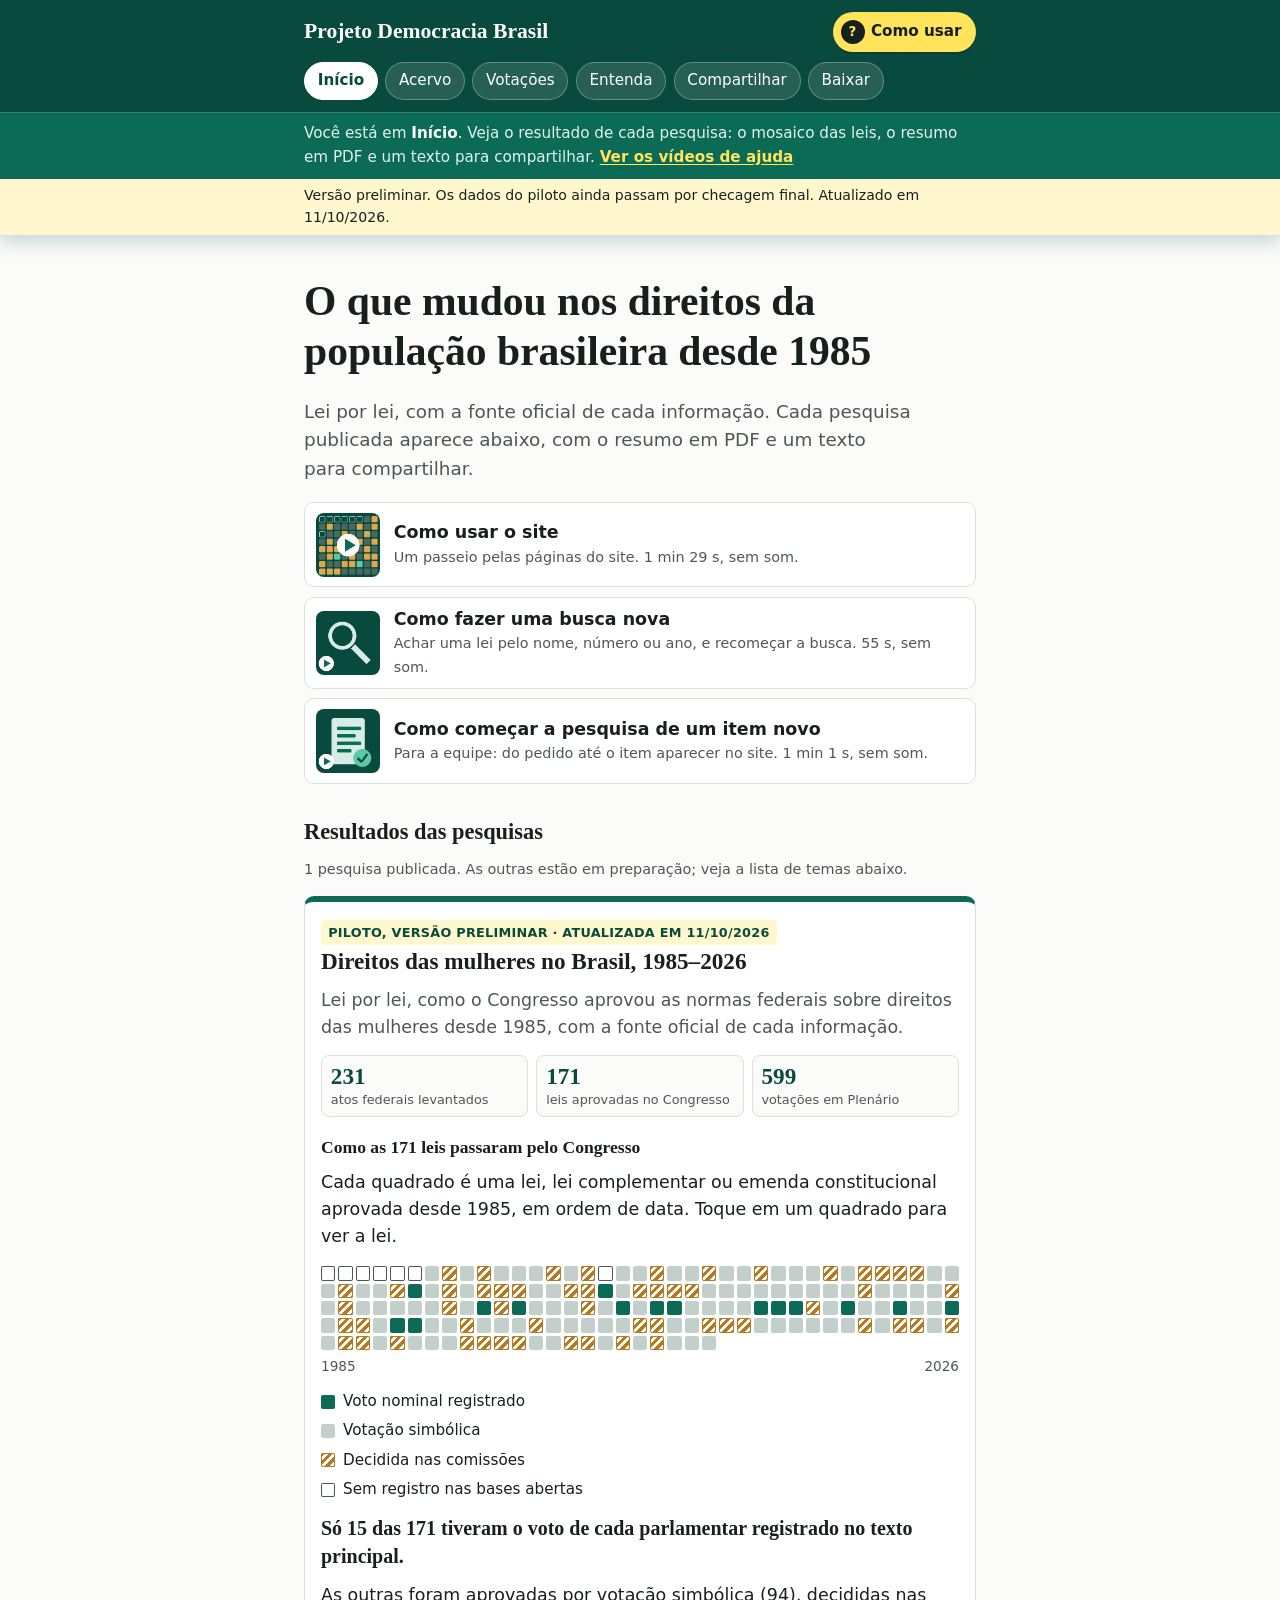
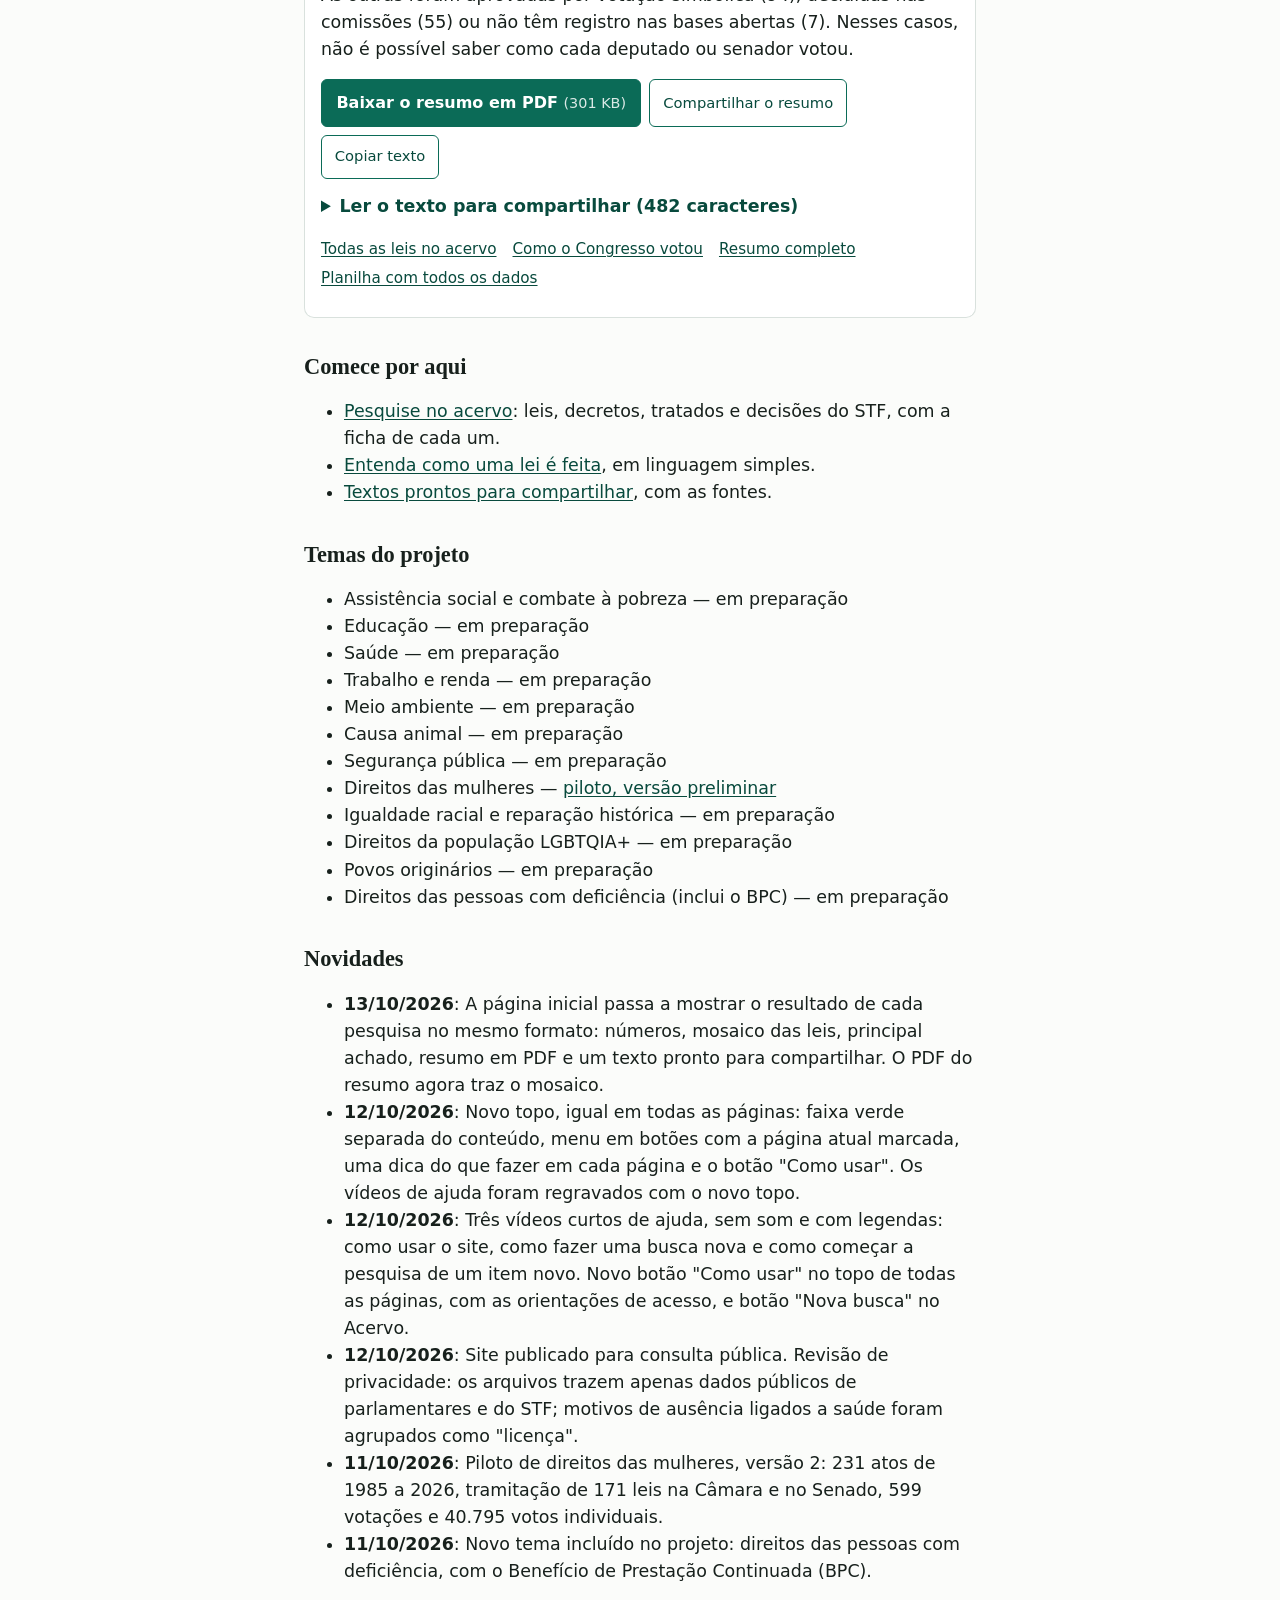
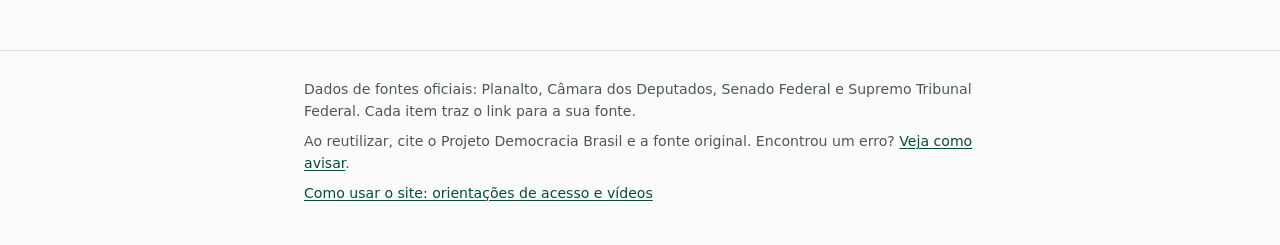
==== index.html @ fb4f6e4e "Página inicial com o resultado de cada pesquisa Cadastro de pesquisas (dados/pesquisas.json). Cada p" ====
<!doctype html>
<html lang="pt-BR">
<head>
<meta charset="utf-8">
<meta name="viewport" content="width=device-width,initial-scale=1">
<title>Projeto Democracia Brasil</title>
<meta name="description" content="Levantamento verificável das políticas públicas no Brasil desde 1985, com fontes oficiais.">
<meta property="og:title" content="Projeto Democracia Brasil">
<meta property="og:description" content="Levantamento verificável das políticas públicas no Brasil desde 1985, com fontes oficiais.">
<meta name="theme-color" content="#084a3d">
<link rel="icon" href="assets/icone.svg" type="image/svg+xml">
<link rel="stylesheet" href="assets/estilo.css">
</head>
<body>
<a class="pular" href="#conteudo">Pular para o conteúdo</a>
<header class="topo">
<div class="topo-marca"><div class="coluna">
<a class="marca-site" href="index.html">Projeto Democracia Brasil</a>
<a class="ajuda" href="como-usar.html"><span aria-hidden="true">?</span>Como usar</a>
</div></div>
<nav class="menu" aria-label="Seções"><div class="coluna"><a href="index.html" aria-current="page">Início</a><a href="acervo.html">Acervo</a><a href="votacoes.html">Votações</a><a href="entenda.html">Entenda</a><a href="compartilhar.html">Compartilhar</a><a href="baixar.html">Baixar</a></div></nav>
<div class="orientacao"><div class="coluna"><span class="voce">Você está em <strong>Início</strong>.</span> Veja o resultado de cada pesquisa: o mosaico das leis, o resumo em PDF e um texto para compartilhar. <a href="como-usar.html#videos">Ver os vídeos de ajuda</a></div></div>
<div class="aviso"><div class="coluna">Versão preliminar. Os dados do piloto ainda passam por checagem final. Atualizado em 11/10/2026.</div></div>
</header>
<main id="conteudo"><div class="coluna">

<h1>O que mudou nos direitos da população brasileira desde 1985</h1>
<p class="lead">Lei por lei, com a fonte oficial de cada informação. Cada pesquisa publicada aparece abaixo, com o resumo em PDF e um texto para compartilhar.</p>
<div class="videos"><details class="video-tutorial" id="video-como-usar">
<summary><img src="assets/video-como-usar-mini.jpg" alt="" width="64" height="64"><span><strong>Como usar o site</strong><br><span class="pequeno">Um passeio pelas páginas do site. 1 min 29 s, sem som.</span></span></summary>
<div class="video-caixa">
<video controls preload="none" playsinline data-poster="assets/video-como-usar-capa.jpg" width="540" height="960" aria-describedby="roteiro-como-usar">
<source src="assets/video-como-usar.mp4" type="video/mp4">
Seu navegador não toca este vídeo. <a href="assets/video-como-usar.mp4">Baixe o vídeo</a>.
</video>
<p class="pequeno"><a href="assets/video-como-usar.mp4" download>Baixar o vídeo</a> (2,4 MB). Sem som, com legendas.</p>
<details class="mais" id="roteiro-como-usar"><summary>Ler o que o vídeo mostra</summary><ol><li><strong>Em todas as páginas.</strong> No alto de cada página ficam o menu, uma dica do que fazer ali e o botão “Como usar”.</li><li><strong>Início.</strong> Cada quadrado é uma lei sobre direitos das mulheres, em ordem de data, de 1985 a 2026.</li><li><strong>Início.</strong> A cor mostra como a lei foi votada. Verde: o voto de cada parlamentar foi registrado.</li><li><strong>Início.</strong> Toque em um quadrado para abrir a lei.</li><li><strong>Acervo.</strong> A ficha mostra quem propôs, como a lei foi votada na Câmara e no Senado e o link para o texto oficial.</li><li><strong>Acervo.</strong> No Acervo, busque por palavra, número da lei ou ano.</li><li><strong>Acervo.</strong> Em “Filtrar”, escolha o tipo de ato, o governo, o assunto ou a forma de votação.</li><li><strong>Acervo.</strong> Toque em “Adicionar à seleção” nas leis que quiser e depois em “PDF” para baixar só elas.</li><li><strong>Votações.</strong> Veja o placar das votações com voto registrado e como votou cada partido.</li><li><strong>Entenda.</strong> O caminho de uma lei e o significado de cada termo, em linguagem simples.</li><li><strong>Compartilhar.</strong> Textos curtos com a fonte oficial, prontos para copiar e enviar.</li><li><strong>Baixar.</strong> O resumo em PDF, a planilha completa e os dados abertos para baixar.</li></ol></details>
</div>
</details><details class="video-tutorial" id="video-nova-busca">
<summary><img src="assets/video-nova-busca-mini.jpg" alt="" width="64" height="64"><span><strong>Como fazer uma busca nova</strong><br><span class="pequeno">Achar uma lei pelo nome, número ou ano, e recomeçar a busca. 55 s, sem som.</span></span></summary>
<div class="video-caixa">
<video controls preload="none" playsinline data-poster="assets/video-nova-busca-capa.jpg" width="540" height="960" aria-describedby="roteiro-nova-busca">
<source src="assets/video-nova-busca.mp4" type="video/mp4">
Seu navegador não toca este vídeo. <a href="assets/video-nova-busca.mp4">Baixe o vídeo</a>.
</video>
<p class="pequeno"><a href="assets/video-nova-busca.mp4" download>Baixar o vídeo</a> (1,0 MB). Sem som, com legendas.</p>
<details class="mais" id="roteiro-nova-busca"><summary>Ler o que o vídeo mostra</summary><ol><li><strong>Acervo.</strong> Para procurar uma lei, toque em Acervo, no menu do alto da página.</li><li><strong>Acervo.</strong> Toque na caixa de busca e escreva uma palavra, o número da lei ou o ano.</li><li><strong>Acervo.</strong> A lista mostra só o que foi encontrado. O total aparece logo abaixo da busca.</li><li><strong>Acervo.</strong> Toque em “Detalhes e fontes” para ver a ficha e o link do texto oficial.</li><li><strong>Acervo.</strong> Para procurar outro item, toque em “Nova busca”. O texto e os filtros voltam ao início.</li><li><strong>Acervo.</strong> Agora escreva o novo termo. Exemplo: o número de uma lei, como 9.504.</li><li><strong>Acervo.</strong> Quer ver só um tipo de ato, um governo ou um assunto? Use “Filtrar”.</li></ol></details>
</div>
</details><details class="video-tutorial" id="video-pesquisa-item-novo">
<summary><img src="assets/video-pesquisa-item-novo-mini.jpg" alt="" width="64" height="64"><span><strong>Como começar a pesquisa de um item novo</strong><br><span class="pequeno">Para a equipe: do pedido até o item aparecer no site. 1 min 1 s, sem som.</span></span></summary>
<div class="video-caixa">
<video controls preload="none" playsinline data-poster="assets/video-pesquisa-item-novo-capa.jpg" width="540" height="960" aria-describedby="roteiro-pesquisa-item-novo">
<source src="assets/video-pesquisa-item-novo.mp4" type="video/mp4">
Seu navegador não toca este vídeo. <a href="assets/video-pesquisa-item-novo.mp4">Baixe o vídeo</a>.
</video>
<p class="pequeno"><a href="assets/video-pesquisa-item-novo.mp4" download>Baixar o vídeo</a> (1,0 MB). Sem som, com legendas.</p>
<details class="mais" id="roteiro-pesquisa-item-novo"><summary>Ler o que o vídeo mostra</summary><ol><li><strong>Antes de começar.</strong> Abra o Projeto Democracia Brasil no app do Claude, no computador, e comece uma conversa nova.</li><li><strong>O pedido.</strong> Escreva qual é o item e o tema. Peça para seguir o guia metodológico e a regra de fechamento.</li><li><strong>A ficha.</strong> A ficha é conferida no texto oficial: data, governo na data, autor e papel do governo, com as fontes.</li><li><strong>As votações.</strong> Depois, a tramitação e as votações: nominal, simbólica ou nas comissões, com placar e votos por partido.</li><li><strong>As saídas.</strong> O item entra na planilha-mestre e no site, com o PDF e os textos para redes, como versão preliminar.</li><li><strong>A conferência.</strong> No fim, a resposta lista o que foi atualizado e o que ficou pendente. Confira as fontes antes de divulgar.</li></ol></details>
</div>
</details></div>

<h2 id="resultados">Resultados das pesquisas</h2>
<p class="pequeno">1 pesquisa publicada. As outras estão em preparação; veja a lista de temas abaixo.</p>

<section class="pesquisa" id="pesquisa-direitos-das-mulheres" aria-labelledby="titulo-direitos-das-mulheres">
<p class="selo-pesquisa">Piloto, versão preliminar · atualizada em 11/10/2026</p>
<h3 id="titulo-direitos-das-mulheres">Direitos das mulheres no Brasil, 1985–2026</h3>
<p class="pesquisa-chamada">Lei por lei, como o Congresso aprovou as normas federais sobre direitos das mulheres desde 1985, com a fonte oficial de cada informação.</p>
<ul class="numeros">
<li><strong>231</strong><span>atos federais levantados</span></li>
<li><strong>171</strong><span>leis aprovadas no Congresso</span></li>
<li><strong>599</strong><span>votações em Plenário</span></li>
</ul>
<h4>Como as 171 leis passaram pelo Congresso</h4>
<p>Cada quadrado é uma lei, lei complementar ou emenda constitucional aprovada desde 1985, em ordem de data. Toque em um quadrado para ver a lei.</p>
<div class="mosaico" role="list" aria-label="Leis em ordem de data"><a class="s-sem-registro" href="acervo.html#MUL-1985-002" title="Lei 7.353/1985: sem registro nas bases abertas" aria-label="Lei 7.353/1985, sem registro nas bases abertas"></a><a class="s-sem-registro" href="acervo.html#MUL-1985-004" title="Lei 7.417/1985: sem registro nas bases abertas" aria-label="Lei 7.417/1985, sem registro nas bases abertas"></a><a class="s-sem-registro" href="acervo.html#MUL-1985-005" title="Lei 7.437/1985: sem registro nas bases abertas" aria-label="Lei 7.437/1985, sem registro nas bases abertas"></a><a class="s-sem-registro" href="acervo.html#MUL-1987-001" title="Lei 7.622/1987: sem registro nas bases abertas" aria-label="Lei 7.622/1987, sem registro nas bases abertas"></a><a class="s-sem-registro" href="acervo.html#MUL-1987-002" title="Lei 7.644/1987: sem registro nas bases abertas" aria-label="Lei 7.644/1987, sem registro nas bases abertas"></a><a class="s-sem-registro" href="acervo.html#MUL-1989-001" title="Lei 7.855/1989: sem registro nas bases abertas" aria-label="Lei 7.855/1989, sem registro nas bases abertas"></a><a class="s-simbolica" href="acervo.html#MUL-1990-001" title="Lei 8.072/1990: votação simbólica" aria-label="Lei 8.072/1990, votação simbólica"></a><a class="s-comissoes" href="acervo.html#MUL-1991-001" title="Lei 8.194/1991: decidida nas comissões" aria-label="Lei 8.194/1991, decidida nas comissões"></a><a class="s-simbolica" href="acervo.html#MUL-1994-001" title="Lei 8.861/1994: votação simbólica" aria-label="Lei 8.861/1994, votação simbólica"></a><a class="s-comissoes" href="acervo.html#MUL-1995-001" title="Lei 9.029/1995: decidida nas comissões" aria-label="Lei 9.029/1995, decidida nas comissões"></a><a class="s-simbolica" href="acervo.html#MUL-1995-002" title="Lei 9.100/1995: votação simbólica" aria-label="Lei 9.100/1995, votação simbólica"></a><a class="s-simbolica" href="acervo.html#MUL-1996-001" title="Lei 9.263/1996: votação simbólica" aria-label="Lei 9.263/1996, votação simbólica"></a><a class="s-simbolica" href="acervo.html#MUL-1997-001" title="Lei 9.504/1997: votação simbólica" aria-label="Lei 9.504/1997, votação simbólica"></a><a class="s-comissoes" href="acervo.html#MUL-1997-002" title="Lei 9.520/1997: decidida nas comissões" aria-label="Lei 9.520/1997, decidida nas comissões"></a><a class="s-simbolica" href="acervo.html#MUL-1999-001" title="Lei 9.797/1999: votação simbólica" aria-label="Lei 9.797/1999, votação simbólica"></a><a class="s-comissoes" href="acervo.html#MUL-1999-002" title="Lei 9.799/1999: decidida nas comissões" aria-label="Lei 9.799/1999, decidida nas comissões"></a><a class="s-sem-registro" href="acervo.html#MUL-2001-001" title="Lei 10.208/2001: sem registro nas bases abertas" aria-label="Lei 10.208/2001, sem registro nas bases abertas"></a><a class="s-simbolica" href="acervo.html#MUL-2001-002" title="Lei 10.223/2001: votação simbólica" aria-label="Lei 10.223/2001, votação simbólica"></a><a class="s-simbolica" href="acervo.html#MUL-2001-003" title="Lei 10.224/2001: votação simbólica" aria-label="Lei 10.224/2001, votação simbólica"></a><a class="s-comissoes" href="acervo.html#MUL-2001-004" title="Lei 10.244/2001: decidida nas comissões" aria-label="Lei 10.244/2001, decidida nas comissões"></a><a class="s-simbolica" href="acervo.html#MUL-2002-001" title="Lei 10.406/2002: votação simbólica" aria-label="Lei 10.406/2002, votação simbólica"></a><a class="s-simbolica" href="acervo.html#MUL-2002-002" title="Lei 10.421/2002: votação simbólica" aria-label="Lei 10.421/2002, votação simbólica"></a><a class="s-comissoes" href="acervo.html#MUL-2002-003" title="Lei 10.516/2002: decidida nas comissões" aria-label="Lei 10.516/2002, decidida nas comissões"></a><a class="s-simbolica" href="acervo.html#MUL-2003-001" title="Lei 10.683/2003: votação simbólica" aria-label="Lei 10.683/2003, votação simbólica"></a><a class="s-simbolica" href="acervo.html#MUL-2003-003" title="Lei 10.710/2003: votação simbólica" aria-label="Lei 10.710/2003, votação simbólica"></a><a class="s-comissoes" href="acervo.html#MUL-2003-004" title="Lei 10.714/2003: decidida nas comissões" aria-label="Lei 10.714/2003, decidida nas comissões"></a><a class="s-simbolica" href="acervo.html#MUL-2003-005" title="Lei 10.778/2003: votação simbólica" aria-label="Lei 10.778/2003, votação simbólica"></a><a class="s-simbolica" href="acervo.html#MUL-2004-003" title="Lei 10.886/2004: votação simbólica" aria-label="Lei 10.886/2004, votação simbólica"></a><a class="s-simbolica" href="acervo.html#MUL-2005-002" title="Lei 11.106/2005: votação simbólica" aria-label="Lei 11.106/2005, votação simbólica"></a><a class="s-comissoes" href="acervo.html#MUL-2005-003" title="Lei 11.108/2005: decidida nas comissões" aria-label="Lei 11.108/2005, decidida nas comissões"></a><a class="s-simbolica" href="acervo.html#MUL-2006-001" title="Lei 11.340/2006: votação simbólica" aria-label="Lei 11.340/2006, votação simbólica"></a><a class="s-comissoes" href="acervo.html#MUL-2007-001" title="Lei 11.634/2007: decidida nas comissões" aria-label="Lei 11.634/2007, decidida nas comissões"></a><a class="s-comissoes" href="acervo.html#MUL-2008-003" title="Lei 11.664/2008: decidida nas comissões" aria-label="Lei 11.664/2008, decidida nas comissões"></a><a class="s-comissoes" href="acervo.html#MUL-2008-004" title="Lei 11.770/2008: decidida nas comissões" aria-label="Lei 11.770/2008, decidida nas comissões"></a><a class="s-comissoes" href="acervo.html#MUL-2008-005" title="Lei 11.804/2008: decidida nas comissões" aria-label="Lei 11.804/2008, decidida nas comissões"></a><a class="s-simbolica" href="acervo.html#MUL-2009-001" title="Lei 11.942/2009: votação simbólica" aria-label="Lei 11.942/2009, votação simbólica"></a><a class="s-simbolica" href="acervo.html#MUL-2009-002" title="Lei 12.015/2009: votação simbólica" aria-label="Lei 12.015/2009, votação simbólica"></a><a class="s-simbolica" href="acervo.html#MUL-2009-003" title="Lei 12.034/2009: votação simbólica" aria-label="Lei 12.034/2009, votação simbólica"></a><a class="s-comissoes" href="acervo.html#MUL-2009-004" title="Lei 12.121/2009: decidida nas comissões" aria-label="Lei 12.121/2009, decidida nas comissões"></a><a class="s-simbolica" href="acervo.html#MUL-2010-001" title="Lei 12.227/2010: votação simbólica" aria-label="Lei 12.227/2010, votação simbólica"></a><a class="s-simbolica" href="acervo.html#MUL-2011-001" title="Lei 12.470/2011: votação simbólica" aria-label="Lei 12.470/2011, votação simbólica"></a><a class="s-comissoes" href="acervo.html#MUL-2012-002" title="Lei 12.605/2012: decidida nas comissões" aria-label="Lei 12.605/2012, decidida nas comissões"></a><a class="s-nominal" href="acervo.html#MUL-2013-002" title="Emenda Constitucional 72/2013: voto nominal registrado" aria-label="Emenda Constitucional 72/2013, voto nominal registrado"></a><a class="s-simbolica" href="acervo.html#MUL-2013-003" title="Lei 12.802/2013: votação simbólica" aria-label="Lei 12.802/2013, votação simbólica"></a><a class="s-comissoes" href="acervo.html#MUL-2013-004" title="Lei 12.812/2013: decidida nas comissões" aria-label="Lei 12.812/2013, decidida nas comissões"></a><a class="s-simbolica" href="acervo.html#MUL-2013-005" title="Lei 12.845/2013: votação simbólica" aria-label="Lei 12.845/2013, votação simbólica"></a><a class="s-comissoes" href="acervo.html#MUL-2013-008" title="Lei 12.895/2013: decidida nas comissões" aria-label="Lei 12.895/2013, decidida nas comissões"></a><a class="s-comissoes" href="acervo.html#MUL-2014-002" title="Lei 12.964/2014: decidida nas comissões" aria-label="Lei 12.964/2014, decidida nas comissões"></a><a class="s-comissoes" href="acervo.html#MUL-2014-003" title="Lei 13.014/2014: decidida nas comissões" aria-label="Lei 13.014/2014, decidida nas comissões"></a><a class="s-simbolica" href="acervo.html#MUL-2014-004" title="Lei 13.025/2014: votação simbólica" aria-label="Lei 13.025/2014, votação simbólica"></a><a class="s-simbolica" href="acervo.html#MUL-2015-001" title="Lei 13.104/2015: votação simbólica" aria-label="Lei 13.104/2015, votação simbólica"></a><a class="s-comissoes" href="acervo.html#MUL-2015-002" title="Lei 13.109/2015: decidida nas comissões" aria-label="Lei 13.109/2015, decidida nas comissões"></a><a class="s-comissoes" href="acervo.html#MUL-2015-003" title="Lei 13.112/2015: decidida nas comissões" aria-label="Lei 13.112/2015, decidida nas comissões"></a><a class="s-nominal" href="acervo.html#MUL-2015-004" title="Lei Complementar 150/2015: voto nominal registrado" aria-label="Lei Complementar 150/2015, voto nominal registrado"></a><a class="s-simbolica" href="acervo.html#MUL-2015-005" title="Lei 13.165/2015: votação simbólica" aria-label="Lei 13.165/2015, votação simbólica"></a><a class="s-comissoes" href="acervo.html#MUL-2015-006" title="Lei 13.239/2015: decidida nas comissões" aria-label="Lei 13.239/2015, decidida nas comissões"></a><a class="s-comissoes" href="acervo.html#MUL-2016-002" title="Lei 13.287/2016: decidida nas comissões" aria-label="Lei 13.287/2016, decidida nas comissões"></a><a class="s-comissoes" href="acervo.html#MUL-2016-003" title="Lei 13.362/2016: decidida nas comissões" aria-label="Lei 13.362/2016, decidida nas comissões"></a><a class="s-comissoes" href="acervo.html#MUL-2016-004" title="Lei 13.363/2016: decidida nas comissões" aria-label="Lei 13.363/2016, decidida nas comissões"></a><a class="s-simbolica" href="acervo.html#MUL-2017-001" title="Lei 13.427/2017: votação simbólica" aria-label="Lei 13.427/2017, votação simbólica"></a><a class="s-simbolica" href="acervo.html#MUL-2017-002" title="Lei 13.434/2017: votação simbólica" aria-label="Lei 13.434/2017, votação simbólica"></a><a class="s-simbolica" href="acervo.html#MUL-2017-003" title="Lei 13.436/2017: votação simbólica" aria-label="Lei 13.436/2017, votação simbólica"></a><a class="s-simbolica" href="acervo.html#MUL-2017-MP13505" title="Lei 13.505/2017: votação simbólica" aria-label="Lei 13.505/2017, votação simbólica"></a><a class="s-simbolica" href="acervo.html#MUL-2017-004" title="Lei 13.522/2017: votação simbólica" aria-label="Lei 13.522/2017, votação simbólica"></a><a class="s-simbolica" href="acervo.html#MUL-2017-006" title="Lei 13.536/2017: votação simbólica" aria-label="Lei 13.536/2017, votação simbólica"></a><a class="s-simbolica" href="acervo.html#MUL-2018-MP13641" title="Lei 13.641/2018: votação simbólica" aria-label="Lei 13.641/2018, votação simbólica"></a><a class="s-simbolica" href="acervo.html#MUL-2018-002" title="Lei 13.642/2018: votação simbólica" aria-label="Lei 13.642/2018, votação simbólica"></a><a class="s-simbolica" href="acervo.html#MUL-2018-005" title="Lei 13.718/2018: votação simbólica" aria-label="Lei 13.718/2018, votação simbólica"></a><a class="s-comissoes" href="acervo.html#MUL-2018-006" title="Lei 13.721/2018: decidida nas comissões" aria-label="Lei 13.721/2018, decidida nas comissões"></a><a class="s-simbolica" href="acervo.html#MUL-2018-009" title="Lei 13.769/2018: votação simbólica" aria-label="Lei 13.769/2018, votação simbólica"></a><a class="s-simbolica" href="acervo.html#MUL-2018-010" title="Lei 13.770/2018: votação simbólica" aria-label="Lei 13.770/2018, votação simbólica"></a><a class="s-simbolica" href="acervo.html#MUL-2018-MP13772" title="Lei 13.772/2018: votação simbólica" aria-label="Lei 13.772/2018, votação simbólica"></a><a class="s-simbolica" href="acervo.html#MUL-2019-MP13827" title="Lei 13.827/2019: votação simbólica" aria-label="Lei 13.827/2019, votação simbólica"></a><a class="s-comissoes" href="acervo.html#MUL-2019-MP13836" title="Lei 13.836/2019: decidida nas comissões" aria-label="Lei 13.836/2019, decidida nas comissões"></a><a class="s-simbolica" href="acervo.html#MUL-2019-MP13871" title="Lei 13.871/2019: votação simbólica" aria-label="Lei 13.871/2019, votação simbólica"></a><a class="s-comissoes" href="acervo.html#MUL-2019-002" title="Lei 13.872/2019: decidida nas comissões" aria-label="Lei 13.872/2019, decidida nas comissões"></a><a class="s-simbolica" href="acervo.html#MUL-2019-MP13880" title="Lei 13.880/2019: votação simbólica" aria-label="Lei 13.880/2019, votação simbólica"></a><a class="s-simbolica" href="acervo.html#MUL-2019-MP13882" title="Lei 13.882/2019: votação simbólica" aria-label="Lei 13.882/2019, votação simbólica"></a><a class="s-simbolica" href="acervo.html#MUL-2019-MP13894" title="Lei 13.894/2019: votação simbólica" aria-label="Lei 13.894/2019, votação simbólica"></a><a class="s-simbolica" href="acervo.html#MUL-2019-004" title="Lei 13.902/2019: votação simbólica" aria-label="Lei 13.902/2019, votação simbólica"></a><a class="s-simbolica" href="acervo.html#MUL-2019-005" title="Lei 13.931/2019: votação simbólica" aria-label="Lei 13.931/2019, votação simbólica"></a><a class="s-comissoes" href="acervo.html#MUL-2020-001" title="Lei 13.980/2020: decidida nas comissões" aria-label="Lei 13.980/2020, decidida nas comissões"></a><a class="s-simbolica" href="acervo.html#MUL-2020-MP13984" title="Lei 13.984/2020: votação simbólica" aria-label="Lei 13.984/2020, votação simbólica"></a><a class="s-nominal" href="acervo.html#MUL-2020-002" title="Lei 14.022/2020: voto nominal registrado" aria-label="Lei 14.022/2020, voto nominal registrado"></a><a class="s-comissoes" href="acervo.html#MUL-2020-003" title="Lei 14.069/2020: decidida nas comissões" aria-label="Lei 14.069/2020, decidida nas comissões"></a><a class="s-nominal" href="acervo.html#MUL-2021-001" title="Lei 14.132/2021: voto nominal registrado" aria-label="Lei 14.132/2021, voto nominal registrado"></a><a class="s-simbolica" href="acervo.html#MUL-2021-002" title="Lei 14.149/2021: votação simbólica" aria-label="Lei 14.149/2021, votação simbólica"></a><a class="s-simbolica" href="acervo.html#MUL-2021-003" title="Lei 14.151/2021: votação simbólica" aria-label="Lei 14.151/2021, votação simbólica"></a><a class="s-simbolica" href="acervo.html#MUL-2021-004" title="Lei 14.152/2021: votação simbólica" aria-label="Lei 14.152/2021, votação simbólica"></a><a class="s-comissoes" href="acervo.html#MUL-2021-005" title="Lei 14.164/2021: decidida nas comissões" aria-label="Lei 14.164/2021, decidida nas comissões"></a><a class="s-simbolica" href="acervo.html#MUL-2021-006" title="Lei 14.171/2021: votação simbólica" aria-label="Lei 14.171/2021, votação simbólica"></a><a class="s-nominal" href="acervo.html#MUL-2021-007" title="Lei 14.188/2021: voto nominal registrado" aria-label="Lei 14.188/2021, voto nominal registrado"></a><a class="s-simbolica" href="acervo.html#MUL-2021-008" title="Lei 14.190/2021: votação simbólica" aria-label="Lei 14.190/2021, votação simbólica"></a><a class="s-nominal" href="acervo.html#MUL-2021-009" title="Lei 14.192/2021: voto nominal registrado" aria-label="Lei 14.192/2021, voto nominal registrado"></a><a class="s-nominal" href="acervo.html#MUL-2021-010" title="Emenda Constitucional 111/2021: voto nominal registrado" aria-label="Emenda Constitucional 111/2021, voto nominal registrado"></a><a class="s-simbolica" href="acervo.html#MUL-2021-011" title="Lei 14.214/2021: votação simbólica" aria-label="Lei 14.214/2021, votação simbólica"></a><a class="s-simbolica" href="acervo.html#MUL-2021-012" title="Lei 14.232/2021: votação simbólica" aria-label="Lei 14.232/2021, votação simbólica"></a><a class="s-simbolica" href="acervo.html#MUL-2021-013" title="Lei 14.245/2021: votação simbólica" aria-label="Lei 14.245/2021, votação simbólica"></a><a class="s-simbolica" href="acervo.html#MUL-2022-MP14310" title="Lei 14.310/2022: votação simbólica" aria-label="Lei 14.310/2022, votação simbólica"></a><a class="s-nominal" href="acervo.html#MUL-2022-003" title="Lei 14.311/2022: voto nominal registrado" aria-label="Lei 14.311/2022, voto nominal registrado"></a><a class="s-nominal" href="acervo.html#MUL-2022-004" title="Lei 14.316/2022: voto nominal registrado" aria-label="Lei 14.316/2022, voto nominal registrado"></a><a class="s-nominal" href="acervo.html#MUL-2022-005" title="Emenda Constitucional 117/2022: voto nominal registrado" aria-label="Emenda Constitucional 117/2022, voto nominal registrado"></a><a class="s-comissoes" href="acervo.html#MUL-2022-006" title="Lei 14.326/2022: decidida nas comissões" aria-label="Lei 14.326/2022, decidida nas comissões"></a><a class="s-simbolica" href="acervo.html#MUL-2022-007" title="Lei 14.330/2022: votação simbólica" aria-label="Lei 14.330/2022, votação simbólica"></a><a class="s-nominal" href="acervo.html#MUL-2022-008" title="Lei 14.335/2022: voto nominal registrado" aria-label="Lei 14.335/2022, voto nominal registrado"></a><a class="s-simbolica" href="acervo.html#MUL-2022-009" title="Lei 14.443/2022: votação simbólica" aria-label="Lei 14.443/2022, votação simbólica"></a><a class="s-simbolica" href="acervo.html#MUL-2022-010" title="Lei 14.450/2022: votação simbólica" aria-label="Lei 14.450/2022, votação simbólica"></a><a class="s-nominal" href="acervo.html#MUL-2022-011" title="Lei 14.457/2022: voto nominal registrado" aria-label="Lei 14.457/2022, voto nominal registrado"></a><a class="s-simbolica" href="acervo.html#MUL-2023-006" title="Lei 14.538/2023: votação simbólica" aria-label="Lei 14.538/2023, votação simbólica"></a><a class="s-simbolica" href="acervo.html#MUL-2023-007" title="Lei 14.540/2023: votação simbólica" aria-label="Lei 14.540/2023, votação simbólica"></a><a class="s-nominal" href="acervo.html#MUL-2023-008" title="Lei 14.541/2023: voto nominal registrado" aria-label="Lei 14.541/2023, voto nominal registrado"></a><a class="s-simbolica" href="acervo.html#MUL-2023-009" title="Lei 14.542/2023: votação simbólica" aria-label="Lei 14.542/2023, votação simbólica"></a><a class="s-comissoes" href="acervo.html#MUL-2023-MP14550" title="Lei 14.550/2023: decidida nas comissões" aria-label="Lei 14.550/2023, decidida nas comissões"></a><a class="s-comissoes" href="acervo.html#MUL-2023-012" title="Lei 14.583/2023: decidida nas comissões" aria-label="Lei 14.583/2023, decidida nas comissões"></a><a class="s-simbolica" href="acervo.html#MUL-2023-013" title="Lei 14.598/2023: votação simbólica" aria-label="Lei 14.598/2023, votação simbólica"></a><a class="s-nominal" href="acervo.html#MUL-2023-014" title="Lei 14.600/2023: voto nominal registrado" aria-label="Lei 14.600/2023, voto nominal registrado"></a><a class="s-nominal" href="acervo.html#MUL-2023-015" title="Lei 14.611/2023: voto nominal registrado" aria-label="Lei 14.611/2023, voto nominal registrado"></a><a class="s-simbolica" href="acervo.html#MUL-2023-016" title="Lei 14.612/2023: votação simbólica" aria-label="Lei 14.612/2023, votação simbólica"></a><a class="s-simbolica" href="acervo.html#MUL-2023-017" title="Lei 14.614/2023: votação simbólica" aria-label="Lei 14.614/2023, votação simbólica"></a><a class="s-comissoes" href="acervo.html#MUL-2023-022" title="Lei 14.660/2023: decidida nas comissões" aria-label="Lei 14.660/2023, decidida nas comissões"></a><a class="s-simbolica" href="acervo.html#MUL-2023-MP14674" title="Lei 14.674/2023: votação simbólica" aria-label="Lei 14.674/2023, votação simbólica"></a><a class="s-simbolica" href="acervo.html#MUL-2023-023" title="Lei 14.682/2023: votação simbólica" aria-label="Lei 14.682/2023, votação simbólica"></a><a class="s-simbolica" href="acervo.html#MUL-2023-024" title="Lei 14.683/2023: votação simbólica" aria-label="Lei 14.683/2023, votação simbólica"></a><a class="s-comissoes" href="acervo.html#MUL-2023-025" title="Lei 14.713/2023: decidida nas comissões" aria-label="Lei 14.713/2023, decidida nas comissões"></a><a class="s-simbolica" href="acervo.html#MUL-2023-026" title="Lei 14.717/2023: votação simbólica" aria-label="Lei 14.717/2023, votação simbólica"></a><a class="s-simbolica" href="acervo.html#MUL-2023-027" title="Lei 14.721/2023: votação simbólica" aria-label="Lei 14.721/2023, votação simbólica"></a><a class="s-simbolica" href="acervo.html#MUL-2023-029" title="Lei 14.737/2023: votação simbólica" aria-label="Lei 14.737/2023, votação simbólica"></a><a class="s-simbolica" href="acervo.html#MUL-2023-030" title="Lei 14.786/2023: votação simbólica" aria-label="Lei 14.786/2023, votação simbólica"></a><a class="s-simbolica" href="acervo.html#MUL-2024-002" title="Lei 14.847/2024: votação simbólica" aria-label="Lei 14.847/2024, votação simbólica"></a><a class="s-comissoes" href="acervo.html#MUL-2024-MP14857" title="Lei 14.857/2024: decidida nas comissões" aria-label="Lei 14.857/2024, decidida nas comissões"></a><a class="s-comissoes" href="acervo.html#MUL-2024-MP14887" title="Lei 14.887/2024: decidida nas comissões" aria-label="Lei 14.887/2024, decidida nas comissões"></a><a class="s-simbolica" href="acervo.html#MUL-2024-003" title="Lei 14.899/2024: votação simbólica" aria-label="Lei 14.899/2024, votação simbólica"></a><a class="s-simbolica" href="acervo.html#MUL-2024-004" title="Lei 14.925/2024: votação simbólica" aria-label="Lei 14.925/2024, votação simbólica"></a><a class="s-comissoes" href="acervo.html#MUL-2024-006" title="Lei 14.986/2024: decidida nas comissões" aria-label="Lei 14.986/2024, decidida nas comissões"></a><a class="s-comissoes" href="acervo.html#MUL-2024-007" title="Lei 14.994/2024: decidida nas comissões" aria-label="Lei 14.994/2024, decidida nas comissões"></a><a class="s-comissoes" href="acervo.html#MUL-2024-008" title="Lei 15.035/2024: decidida nas comissões" aria-label="Lei 15.035/2024, decidida nas comissões"></a><a class="s-simbolica" href="acervo.html#MUL-2025-001" title="Lei 15.116/2025: votação simbólica" aria-label="Lei 15.116/2025, votação simbólica"></a><a class="s-simbolica" href="acervo.html#MUL-2025-002" title="Lei 15.123/2025: votação simbólica" aria-label="Lei 15.123/2025, votação simbólica"></a><a class="s-simbolica" href="acervo.html#MUL-2025-003" title="Lei 15.124/2025: votação simbólica" aria-label="Lei 15.124/2025, votação simbólica"></a><a class="s-simbolica" href="acervo.html#MUL-2025-MP15125" title="Lei 15.125/2025: votação simbólica" aria-label="Lei 15.125/2025, votação simbólica"></a><a class="s-simbolica" href="acervo.html#MUL-2025-005" title="Lei 15.139/2025: votação simbólica" aria-label="Lei 15.139/2025, votação simbólica"></a><a class="s-simbolica" href="acervo.html#MUL-2025-007" title="Lei 15.160/2025: votação simbólica" aria-label="Lei 15.160/2025, votação simbólica"></a><a class="s-comissoes" href="acervo.html#MUL-2025-008" title="Lei 15.171/2025: decidida nas comissões" aria-label="Lei 15.171/2025, decidida nas comissões"></a><a class="s-simbolica" href="acervo.html#MUL-2025-009" title="Lei 15.177/2025: votação simbólica" aria-label="Lei 15.177/2025, votação simbólica"></a><a class="s-comissoes" href="acervo.html#MUL-2025-010" title="Lei 15.198/2025: decidida nas comissões" aria-label="Lei 15.198/2025, decidida nas comissões"></a><a class="s-comissoes" href="acervo.html#MUL-2025-MP15212" title="Lei 15.212/2025: decidida nas comissões" aria-label="Lei 15.212/2025, decidida nas comissões"></a><a class="s-simbolica" href="acervo.html#MUL-2025-011" title="Lei 15.214/2025: votação simbólica" aria-label="Lei 15.214/2025, votação simbólica"></a><a class="s-comissoes" href="acervo.html#MUL-2025-012" title="Lei 15.222/2025: decidida nas comissões" aria-label="Lei 15.222/2025, decidida nas comissões"></a><a class="s-simbolica" href="acervo.html#MUL-2025-015" title="Lei 15.281/2025: votação simbólica" aria-label="Lei 15.281/2025, votação simbólica"></a><a class="s-comissoes" href="acervo.html#MUL-2025-016" title="Lei 15.284/2025: decidida nas comissões" aria-label="Lei 15.284/2025, decidida nas comissões"></a><a class="s-comissoes" href="acervo.html#MUL-2026-001" title="Lei 15.336/2026: decidida nas comissões" aria-label="Lei 15.336/2026, decidida nas comissões"></a><a class="s-simbolica" href="acervo.html#MUL-2026-004" title="Lei 15.377/2026: votação simbólica" aria-label="Lei 15.377/2026, votação simbólica"></a><a class="s-comissoes" href="acervo.html#MUL-2026-MP15380" title="Lei 15.380/2026: decidida nas comissões" aria-label="Lei 15.380/2026, decidida nas comissões"></a><a class="s-simbolica" href="acervo.html#MUL-2026-MP15383" title="Lei 15.383/2026: votação simbólica" aria-label="Lei 15.383/2026, votação simbólica"></a><a class="s-simbolica" href="acervo.html#MUL-2026-005" title="Lei 15.384/2026: votação simbólica" aria-label="Lei 15.384/2026, votação simbólica"></a><a class="s-simbolica" href="acervo.html#MUL-2026-006" title="Lei 15.409/2026: votação simbólica" aria-label="Lei 15.409/2026, votação simbólica"></a><a class="s-comissoes" href="acervo.html#MUL-2026-007" title="Lei 15.410/2026: decidida nas comissões" aria-label="Lei 15.410/2026, decidida nas comissões"></a><a class="s-comissoes" href="acervo.html#MUL-2026-MP15411" title="Lei 15.411/2026: decidida nas comissões" aria-label="Lei 15.411/2026, decidida nas comissões"></a><a class="s-comissoes" href="acervo.html#MUL-2026-MP15412" title="Lei 15.412/2026: decidida nas comissões" aria-label="Lei 15.412/2026, decidida nas comissões"></a><a class="s-comissoes" href="acervo.html#MUL-2026-009" title="Lei 15.415/2026: decidida nas comissões" aria-label="Lei 15.415/2026, decidida nas comissões"></a><a class="s-simbolica" href="acervo.html#MUL-2026-010" title="Lei 15.421/2026: votação simbólica" aria-label="Lei 15.421/2026, votação simbólica"></a><a class="s-simbolica" href="acervo.html#MUL-2026-011" title="Lei 15.423/2026: votação simbólica" aria-label="Lei 15.423/2026, votação simbólica"></a><a class="s-comissoes" href="acervo.html#MUL-2026-MP15438" title="Lei 15.438/2026: decidida nas comissões" aria-label="Lei 15.438/2026, decidida nas comissões"></a><a class="s-comissoes" href="acervo.html#MUL-2026-012" title="Lei 15.451/2026: decidida nas comissões" aria-label="Lei 15.451/2026, decidida nas comissões"></a><a class="s-simbolica" href="acervo.html#MUL-2026-013" title="Lei 15.455/2026: votação simbólica" aria-label="Lei 15.455/2026, votação simbólica"></a><a class="s-comissoes" href="acervo.html#MUL-2026-014" title="Lei 15.466/2026: decidida nas comissões" aria-label="Lei 15.466/2026, decidida nas comissões"></a><a class="s-simbolica" href="acervo.html#MUL-2026-015" title="Lei 15.474/2026: votação simbólica" aria-label="Lei 15.474/2026, votação simbólica"></a><a class="s-comissoes" href="acervo.html#MUL-2026-016" title="Lei 15.478/2026: decidida nas comissões" aria-label="Lei 15.478/2026, decidida nas comissões"></a><a class="s-simbolica" href="acervo.html#MUL-2026-019" title="Lei 15.493/2026: votação simbólica" aria-label="Lei 15.493/2026, votação simbólica"></a><a class="s-simbolica" href="acervo.html#MUL-2026-020" title="Lei 15.516/2026: votação simbólica" aria-label="Lei 15.516/2026, votação simbólica"></a><a class="s-simbolica" href="acervo.html#MUL-2026-021" title="Lei 15.522/2026: votação simbólica" aria-label="Lei 15.522/2026, votação simbólica"></a></div>
<div class="eixo" aria-hidden="true"><span>1985</span><span>2026</span></div>
<ul class="legenda"><li><i class="s-nominal" aria-hidden="true"></i>Voto nominal registrado</li><li><i class="s-simbolica" aria-hidden="true"></i>Votação simbólica</li><li><i class="s-comissoes" aria-hidden="true"></i>Decidida nas comissões</li><li><i class="s-sem-registro" aria-hidden="true"></i>Sem registro nas bases abertas</li></ul>
<p class="destaque-num">Só 15 das 171 tiveram o voto de cada parlamentar registrado no texto principal.</p>
<p>As outras foram aprovadas por votação simbólica (94), decididas nas comissões (55) ou não têm registro nas bases abertas (7). Nesses casos, não é possível saber como cada deputado ou senador votou.</p>
<div class="acoes-pesquisa">
<a class="botao cheio" href="downloads/resumo_piloto_direitos_mulheres.pdf" download>Baixar o resumo em PDF <span class="pequeno">(301 KB)</span></a>
<button type="button" data-copiar="texto-direitos-das-mulheres" data-share>Compartilhar o resumo</button>
<button type="button" data-copiar="texto-direitos-das-mulheres">Copiar texto</button>
</div>
<p class="status" id="status-direitos-das-mulheres" role="status"></p>
<details class="mais"><summary>Ler o texto para compartilhar (482 caracteres)</summary><p class="post" id="texto-direitos-das-mulheres">Direitos das mulheres no Brasil, 1985–2026 (piloto, versão preliminar).

Das 171 leis, leis complementares e emendas constitucionais aprovadas no Congresso, só 15 tiveram o voto de cada parlamentar registrado na votação do texto principal. As outras: votação simbólica (94), decisão nas comissões (55) ou sem registro nas bases abertas (7).

Fonte: https://dadosabertos.camara.leg.br
Resumo: https://adrianacorradi.github.io/projeto-democracia-brasil/#pesquisa-direitos-das-mulheres</p></details>
<p class="links-pesquisa"><a href="acervo.html">Todas as leis no acervo</a> <a href="votacoes.html">Como o Congresso votou</a> <a href="resumo.html">Resumo completo</a> <a href="downloads/planilha_piloto_direitos_mulheres.xlsx" download>Planilha com todos os dados</a></p>
</section>

<h2>Comece por aqui</h2>
<ul>
<li><a href="acervo.html">Pesquise no acervo</a>: leis, decretos, tratados e decisões do STF, com a ficha de cada um.</li>
<li><a href="entenda.html">Entenda como uma lei é feita</a>, em linguagem simples.</li>
<li><a href="compartilhar.html">Textos prontos para compartilhar</a>, com as fontes.</li>
</ul>

<h2>Temas do projeto</h2>
<ul><li>Assistência social e combate à pobreza — em preparação</li><li>Educação — em preparação</li><li>Saúde — em preparação</li><li>Trabalho e renda — em preparação</li><li>Meio ambiente — em preparação</li><li>Causa animal — em preparação</li><li>Segurança pública — em preparação</li><li>Direitos das mulheres — <a href="#pesquisa-direitos-das-mulheres">piloto, versão preliminar</a></li><li>Igualdade racial e reparação histórica — em preparação</li><li>Direitos da população LGBTQIA+ — em preparação</li><li>Povos originários — em preparação</li><li>Direitos das pessoas com deficiência (inclui o BPC) — em preparação</li></ul>

<h2 id="novidades">Novidades</h2>
<ul><li><strong>13/10/2026</strong>: A página inicial passa a mostrar o resultado de cada pesquisa no mesmo formato: números, mosaico das leis, principal achado, resumo em PDF e um texto pronto para compartilhar. O PDF do resumo agora traz o mosaico.</li><li><strong>12/10/2026</strong>: Novo topo, igual em todas as páginas: faixa verde separada do conteúdo, menu em botões com a página atual marcada, uma dica do que fazer em cada página e o botão &quot;Como usar&quot;. Os vídeos de ajuda foram regravados com o novo topo.</li><li><strong>12/10/2026</strong>: Três vídeos curtos de ajuda, sem som e com legendas: como usar o site, como fazer uma busca nova e como começar a pesquisa de um item novo. Novo botão &quot;Como usar&quot; no topo de todas as páginas, com as orientações de acesso, e botão &quot;Nova busca&quot; no Acervo.</li><li><strong>12/10/2026</strong>: Site publicado para consulta pública. Revisão de privacidade: os arquivos trazem apenas dados públicos de parlamentares e do STF; motivos de ausência ligados a saúde foram agrupados como &quot;licença&quot;.</li><li><strong>11/10/2026</strong>: Piloto de direitos das mulheres, versão 2: 231 atos de 1985 a 2026, tramitação de 171 leis na Câmara e no Senado, 599 votações e 40.795 votos individuais.</li><li><strong>11/10/2026</strong>: Novo tema incluído no projeto: direitos das pessoas com deficiência, com o Benefício de Prestação Continuada (BPC).</li></ul>

</div></main>
<footer class="rodape"><div class="coluna">
<p>Dados de fontes oficiais: Planalto, Câmara dos Deputados, Senado Federal e Supremo Tribunal Federal. Cada item traz o link para a sua fonte.</p>
<p>Ao reutilizar, cite o Projeto Democracia Brasil e a fonte original. Encontrou um erro? <a href="como-usar.html#erro">Veja como avisar</a>.</p>
<p><a href="como-usar.html">Como usar o site: orientações de acesso e vídeos</a></p>
</div></footer>
<script src="assets/app.js" defer></script>
</body>
</html>
---- assets/estilo.css ----
/* Projeto Democracia Brasil — estilo único, sem fontes externas */
:root{
  --papel:#fbfcfa; --superficie:#ffffff; --tinta:#17201c; --tinta-2:#4c5853; --borda:#d9e1dd;
  --verde:#0b6b57; --verde-escuro:#084a3d; --marca:#ffe45c; --marca-fundo:#fff8cf; --ambar:#b7791f;
  --simbolica:#c3cfca; --foco:#1f5fbf; --link:#084a3d; --sobre-verde:#ffffff;
  --topo:#084a3d; --topo-2:#0b6b57; --sobre-topo:#ffffff; --sobre-topo-2:#e3f3ec;
  --serif:Georgia,"Noto Serif","Times New Roman",serif;
  --sans:system-ui,-apple-system,"Segoe UI",Roboto,"Noto Sans",Arial,sans-serif;
}
@media (prefers-color-scheme:dark){
  :root:not([data-theme="light"]){
    --papel:#101614; --superficie:#16201c; --tinta:#e6eeea; --tinta-2:#a8b6b0; --borda:#2b3833;
    --verde:#5cc8a8; --verde-escuro:#8fdcc4; --marca:#e9cf4a; --marca-fundo:#2e2a12; --ambar:#e0a84a;
    --simbolica:#4a5a54; --foco:#8ab4ff; --link:#7fd6bb; --sobre-verde:#0b1a15;
    --topo:#0d3b31; --topo-2:#134a3e; --sobre-topo:#eef7f3; --sobre-topo-2:#cfe6dc;
  }
}
*{box-sizing:border-box}
html{-webkit-text-size-adjust:100%}
body{margin:0;background:var(--papel);color:var(--tinta);font:1.0625rem/1.55 var(--sans)}
img,svg{max-width:100%}
a{color:var(--link);text-underline-offset:2px}
a:focus-visible,button:focus-visible,input:focus-visible,select:focus-visible,summary:focus-visible{outline:3px solid var(--foco);outline-offset:2px}
.pular{position:absolute;left:-999px}.pular:focus{left:1rem;top:.5rem;background:var(--superficie);padding:.5rem;z-index:9}
.coluna{max-width:44rem;margin:0 auto;padding:0 1rem}
/* topo: igual em todas as páginas, separado do conteúdo pela cor */
header.topo{background:var(--topo);color:var(--sobre-topo);box-shadow:0 6px 18px rgba(8,74,61,.22);position:relative;z-index:2}
header.topo a:focus-visible,header.topo summary:focus-visible{outline-color:#ffe45c}
.topo-marca .coluna{display:flex;align-items:center;justify-content:space-between;gap:.75rem;padding-top:.75rem;padding-bottom:.6rem}
.marca-site{font:700 1.2rem/1.2 var(--serif);color:var(--sobre-topo);text-decoration:none}
a.ajuda{display:inline-flex;flex:none;align-items:center;gap:.4rem;background:var(--marca);color:#17201c;font-weight:700;font-size:.95rem;text-decoration:none;padding:.4rem .9rem .4rem .45rem;border-radius:999px;min-height:40px;box-shadow:0 2px 0 rgba(0,0,0,.18)}
a.ajuda span{display:inline-grid;place-items:center;width:1.5rem;height:1.5rem;border-radius:50%;background:#17201c;color:var(--marca);font-size:.85rem}
a.ajuda[aria-current="page"]{box-shadow:0 0 0 3px var(--sobre-topo)}
nav.menu .coluna{display:flex;flex-wrap:wrap;gap:.45rem;padding-bottom:.8rem}
nav.menu a{display:inline-flex;align-items:center;min-height:38px;padding:.35rem .8rem;border-radius:999px;font-size:.95rem;text-decoration:none;
  color:var(--sobre-topo);background:rgba(255,255,255,.12);border:1px solid rgba(255,255,255,.28)}
nav.menu a:hover{background:rgba(255,255,255,.22)}
nav.menu a[aria-current="page"]{background:var(--sobre-topo);color:var(--topo);border-color:var(--sobre-topo);font-weight:700}
.orientacao{background:var(--topo-2);color:var(--sobre-topo-2);font-size:.95rem;border-top:1px solid rgba(255,255,255,.16)}
.orientacao .coluna{padding-top:.55rem;padding-bottom:.6rem}
.orientacao strong{color:var(--sobre-topo)}
.orientacao a{color:#ffe45c;font-weight:600;white-space:nowrap}
.aviso{background:var(--marca-fundo);color:var(--tinta);font-size:.88rem;border-bottom:1px solid var(--borda)}
.aviso .coluna{padding-top:.4rem;padding-bottom:.4rem}
@media (min-width:48rem){.marca-site{font-size:1.35rem}}
main{padding:1.5rem 0 3rem}
h1,h2,h3{font-family:var(--serif);line-height:1.2;margin:1.6em 0 .5em}
h1{font-size:2rem;margin-top:.4em}
h2{font-size:1.4rem}
h3{font-size:1.12rem}
p{margin:.6em 0}
.lead{font-size:1.15rem;color:var(--tinta-2);max-width:38rem}
.pequeno{font-size:.9rem;color:var(--tinta-2)}
@media (min-width:48rem){h1{font-size:2.6rem}body{font-size:1.09rem}}

/* mosaico: uma célula por lei */
.mosaico{display:grid;grid-template-columns:repeat(auto-fill,minmax(14px,1fr));gap:3px;margin:1rem 0 .4rem}
.mosaico a{display:block;aspect-ratio:1;border-radius:2px}
.s-nominal{background:var(--verde)}
.s-simbolica{background:var(--simbolica)}
.s-comissoes{background:repeating-linear-gradient(135deg,var(--ambar) 0 3px,transparent 3px 6px);box-shadow:inset 0 0 0 1px var(--ambar)}
.s-sem-registro{background:transparent;box-shadow:inset 0 0 0 1px var(--tinta-2)}
.eixo{display:flex;justify-content:space-between;font-size:.85rem;color:var(--tinta-2)}
.legenda{list-style:none;padding:0;margin:.8rem 0;display:grid;gap:.35rem;font-size:.95rem}
.legenda li{display:flex;align-items:center;gap:.5rem}
.legenda i{width:14px;height:14px;border-radius:2px;flex:none}
.destaque-num{font:700 1.25rem/1.4 var(--serif)}

/* carimbo de situação */
.carimbo{display:inline-flex;align-items:center;gap:.4rem;font-size:.82rem;padding:.12rem .5rem;border:1px solid var(--borda);border-radius:999px;color:var(--tinta-2);white-space:nowrap}
.carimbo i{width:10px;height:10px;border-radius:2px}

/* acervo */
.busca{display:grid;gap:.6rem;margin:1rem 0}
.linha-busca{display:flex;gap:.5rem}
.linha-busca button{flex:none}
.busca input[type=search]{width:100%;min-width:0;flex:1;font:inherit;padding:.7rem .8rem;border:1px solid var(--borda);border-radius:8px;background:var(--superficie);color:var(--tinta)}
.filtros{border:1px solid var(--borda);border-radius:8px;background:var(--superficie);padding:.2rem .8rem}
.filtros summary{cursor:pointer;padding:.5rem 0;font-weight:600}
.filtros .grade{display:grid;gap:.6rem;padding-bottom:.8rem}
@media (min-width:40rem){.filtros .grade{grid-template-columns:1fr 1fr}}
label{display:grid;gap:.2rem;font-size:.92rem}
select{font:inherit;padding:.5rem;border:1px solid var(--borda);border-radius:6px;background:var(--papel);color:var(--tinta)}
.contagem{font-size:.95rem;color:var(--tinta-2)}
ol.acervo{list-style:none;padding:0;margin:0}
ol.acervo>li{border-top:1px solid var(--borda);padding:1rem 0}
ol.acervo h3{margin:0 0 .15rem;font-size:1.08rem}
.quando{font-size:.9rem;color:var(--tinta-2);margin:0 0 .35rem}
.etiquetas{display:flex;flex-wrap:wrap;gap:.35rem;margin:.35rem 0}
.etq{font-size:.8rem;color:var(--tinta-2)}
details.mais{margin-top:.4rem}
details.mais>summary{cursor:pointer;color:var(--link);font-weight:600;padding:.35rem 0}
dl.ficha{display:grid;grid-template-columns:1fr;gap:.1rem .8rem;margin:.5rem 0}
dl.ficha dt{font-size:.85rem;color:var(--tinta-2);margin-top:.45rem}
dl.ficha dd{margin:0}
@media (min-width:40rem){dl.ficha{grid-template-columns:9.5rem 1fr}dl.ficha dt{margin-top:0}}
.nota{background:var(--marca-fundo);border-left:4px solid var(--marca);padding:.5rem .7rem;margin:.6rem 0;font-size:.95rem}
.fontes{display:flex;flex-wrap:wrap;gap:.3rem 1rem;margin:.6rem 0;font-size:.95rem}
.acoes{display:flex;flex-wrap:wrap;gap:.5rem;margin-top:.6rem}
button,.botao{font:inherit;font-size:.92rem;padding:.45rem .8rem;border-radius:6px;border:1px solid var(--verde);background:var(--superficie);color:var(--link);cursor:pointer;text-decoration:none;display:inline-block;min-height:44px}
button.cheio,.botao.cheio,button[aria-pressed="true"]{background:var(--verde);color:var(--sobre-verde);border-color:var(--verde)}
.barra-selecao{position:sticky;bottom:0;background:var(--superficie);border-top:1px solid var(--borda);padding:.4rem 0;z-index:5;box-shadow:0 -2px 8px rgba(0,0,0,.06)}
.barra-selecao[hidden]{display:none}
.barra-selecao .coluna{display:flex;gap:.4rem;align-items:center}
.barra-selecao strong{margin-right:auto;font-size:.9rem;line-height:1.2}
.barra-selecao button{font-size:.85rem;padding:.35rem .6rem;min-height:40px}
.status{font-size:.9rem;color:var(--link);min-height:1.2em}
.status:empty{min-height:0}

/* votações */
.barra{display:flex;height:22px;border-radius:4px;overflow:hidden;border:1px solid var(--borda);margin:.3rem 0}
.barra span{display:block;height:100%}
.b-sim{background:var(--verde)}.b-nao{background:#a33b2f}.b-abst{background:var(--simbolica)}.b-obst{background:var(--ambar)}
@media (prefers-color-scheme:dark){:root:not([data-theme="light"]) .b-nao{background:#e0766a}}
.linha-casa{margin:1rem 0}
.linha-casa .barra{height:28px}
table{border-collapse:collapse;width:100%;font-size:.92rem;margin:.5rem 0}
th,td{text-align:left;padding:.35rem .4rem;border-bottom:1px solid var(--borda)}
th{font-weight:600;color:var(--tinta-2)}
td.n,th.n{text-align:right;font-variant-numeric:tabular-nums}
.cartao{border:1px solid var(--borda);border-radius:8px;background:var(--superficie);padding:.9rem 1rem;margin:1rem 0}
.cartao h3{margin-top:0}

/* entenda */
ol.passos{padding-left:1.3rem}
ol.passos li{margin:.6rem 0}
dl.glossario dt{font-weight:700;margin-top:1rem;font-family:var(--serif)}
dl.glossario dd{margin:.2rem 0 0}
ul.acesso li{margin:.5rem 0}

/* compartilhar */
.post{white-space:pre-line;overflow-wrap:anywhere}
.fontes a,.nota,dd{overflow-wrap:anywhere}

/* resultado de cada pesquisa (página inicial) */
.pesquisa{border:1px solid var(--borda);border-top:6px solid var(--verde);border-radius:10px;background:var(--superficie);padding:1rem 1rem 1.1rem;margin:1rem 0 1.6rem}
.pesquisa h3{font-size:1.45rem;margin:.2rem 0 .4rem}
.pesquisa h4{font:700 1.1rem/1.3 var(--serif);margin:1.2rem 0 .3rem}
.selo-pesquisa{display:inline-block;margin:0;font-size:.8rem;font-weight:700;letter-spacing:.02em;text-transform:uppercase;color:var(--verde-escuro);background:var(--marca-fundo);border-radius:4px;padding:.15rem .45rem}
.pesquisa-chamada{color:var(--tinta-2)}
ul.numeros{list-style:none;padding:0;margin:.9rem 0;display:grid;grid-template-columns:repeat(3,1fr);gap:.5rem}
ul.numeros li{border:1px solid var(--borda);border-radius:8px;padding:.5rem .55rem;background:var(--papel)}
ul.numeros strong{display:block;font:700 1.45rem/1.1 var(--serif);color:var(--verde-escuro)}
ul.numeros span{display:block;font-size:.8rem;line-height:1.25;color:var(--tinta-2);margin-top:.15rem}
.acoes-pesquisa{display:flex;flex-wrap:wrap;gap:.5rem;margin:1rem 0 .3rem}
.acoes-pesquisa .botao.cheio{flex:1 1 100%;text-align:center;font-weight:700;font-size:1rem;padding:.65rem .9rem}
.acoes-pesquisa .botao.cheio .pequeno{color:inherit;opacity:.85;font-weight:400}
.acoes-pesquisa button{flex:1 1 40%}
.links-pesquisa{display:flex;flex-wrap:wrap;gap:.3rem 1rem;font-size:.95rem;margin-top:.8rem}
ul.indice-pesquisas{padding-left:1.2rem}
@media (min-width:40rem){.acoes-pesquisa .botao.cheio{flex:0 1 auto}.acoes-pesquisa button{flex:0 1 auto}}

/* vídeo "Como usar o site" */
.videos{margin:1.2rem 0 .5rem;display:grid;gap:.6rem}
.videos .video-tutorial{margin:0}
.video-tutorial{margin:1.2rem 0 .5rem;border:1px solid var(--borda);border-radius:10px;background:var(--superficie)}
.video-tutorial>summary{display:flex;align-items:center;gap:.85rem;padding:.6rem .7rem;cursor:pointer;list-style:none;line-height:1.35}
.video-tutorial>summary::-webkit-details-marker{display:none}
.video-tutorial>summary img{width:64px;height:64px;border-radius:8px;flex:none}
.video-tutorial[open]>summary{border-bottom:1px solid var(--borda)}
.video-caixa{padding:.8rem .7rem}
.video-caixa video{display:block;width:100%;max-width:22rem;height:auto;max-height:82vh;margin:0 auto;border-radius:8px;background:#084a3d}
.video-caixa ol{padding-left:1.3rem}

footer.rodape{border-top:1px solid var(--borda);font-size:.88rem;color:var(--tinta-2);padding:1.2rem 0 2rem}

@media (prefers-reduced-motion:reduce){*{scroll-behavior:auto!important}}

/* impressão: PDF da seleção e resumo */
@media print{
  header.topo nav,a.ajuda,.orientacao,.aviso,.busca,.barra-selecao,.acoes,footer.rodape,.so-tela,.video-tutorial,.videos{display:none!important}
  header.topo{background:none!important;box-shadow:none!important;border-bottom:1px solid #ccc}
  .marca-site{color:#000!important}
  body{background:#fff;color:#000;font-size:11pt}
  a{color:#000}
  a[href^="http"]::after{content:" (" attr(href) ")";font-size:8.5pt;word-break:break-all}
  ol.acervo>li{break-inside:avoid}
  body.imprimir-selecao ol.acervo>li:not(.selecionado){display:none!important}
  body.imprimir-selecao main h1,body.imprimir-selecao .lead,body.imprimir-selecao noscript{display:none!important}
  .so-impressao{display:block!important}
}
.so-impressao{display:none}
@media print{.mosaico a{-webkit-print-color-adjust:exact;print-color-adjust:exact}.legenda i{-webkit-print-color-adjust:exact;print-color-adjust:exact}.mosaico{grid-template-columns:repeat(auto-fill,minmax(11px,1fr));gap:2px}}
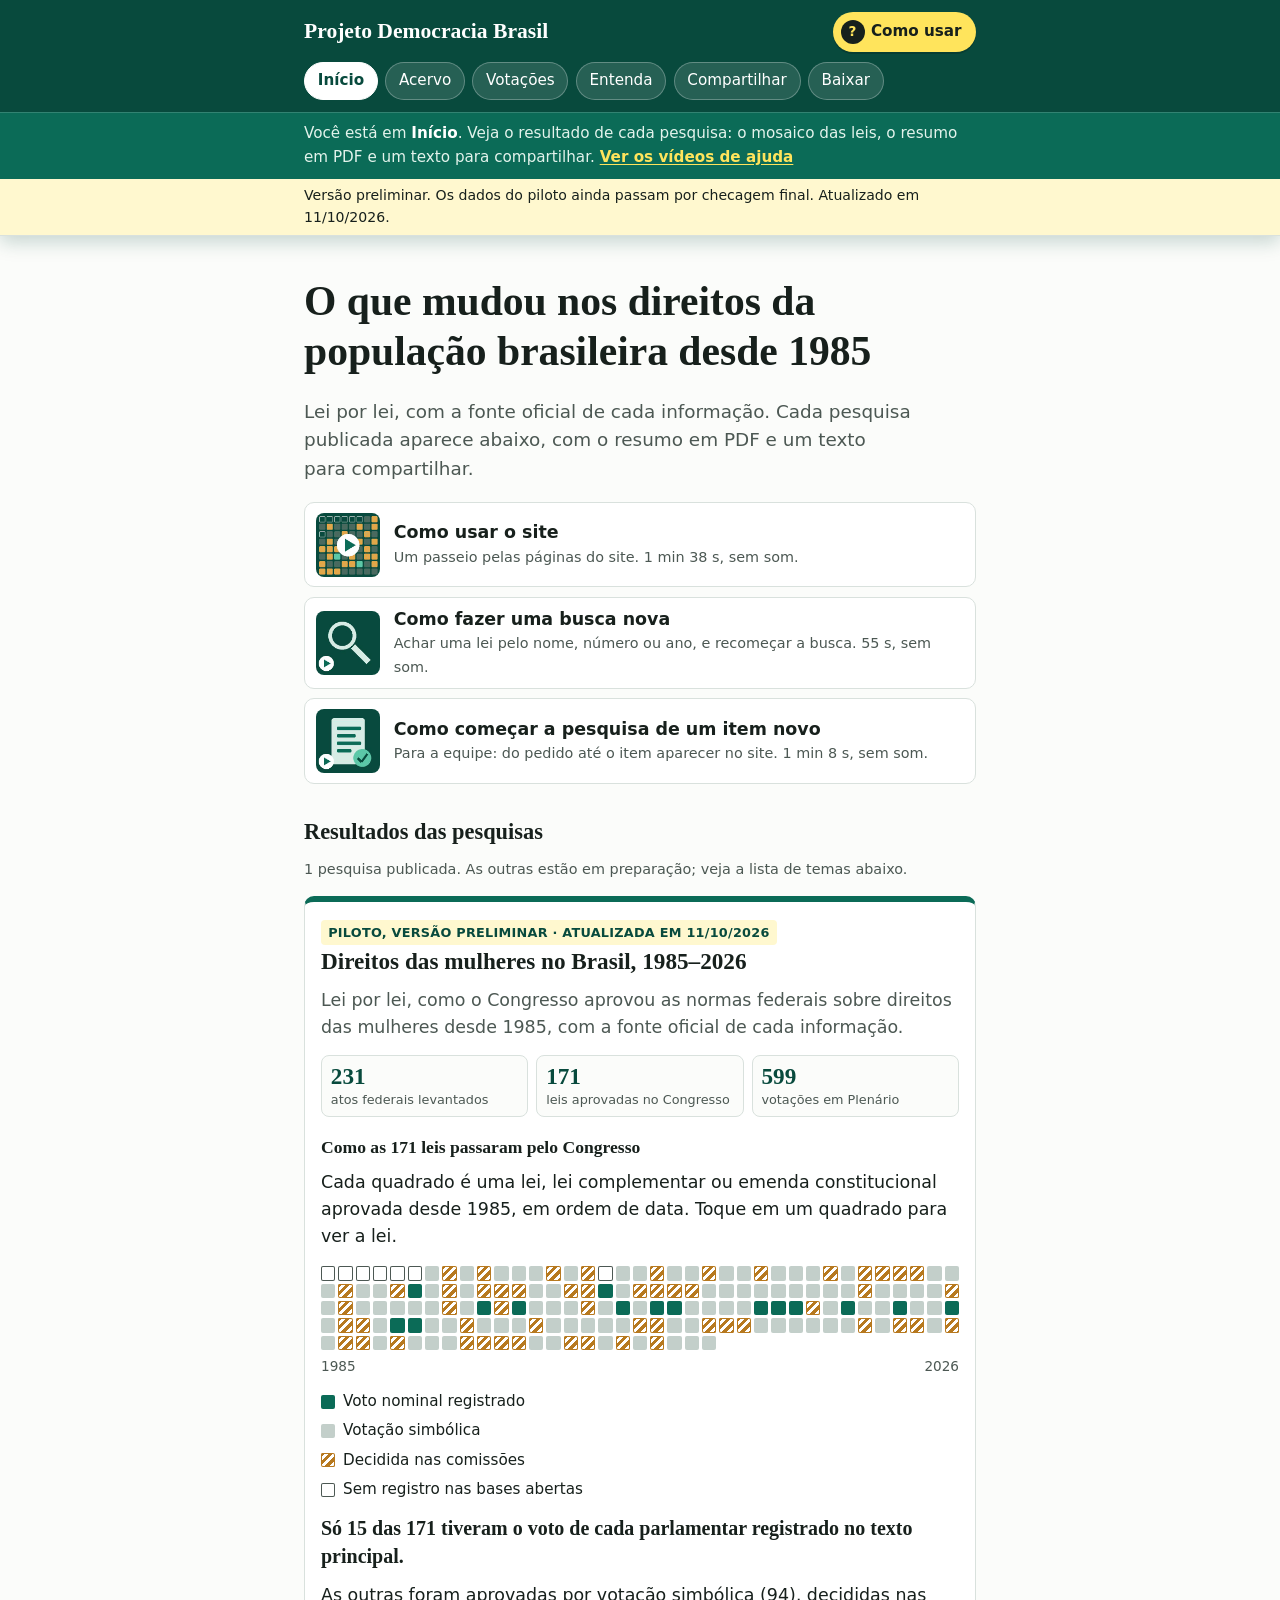
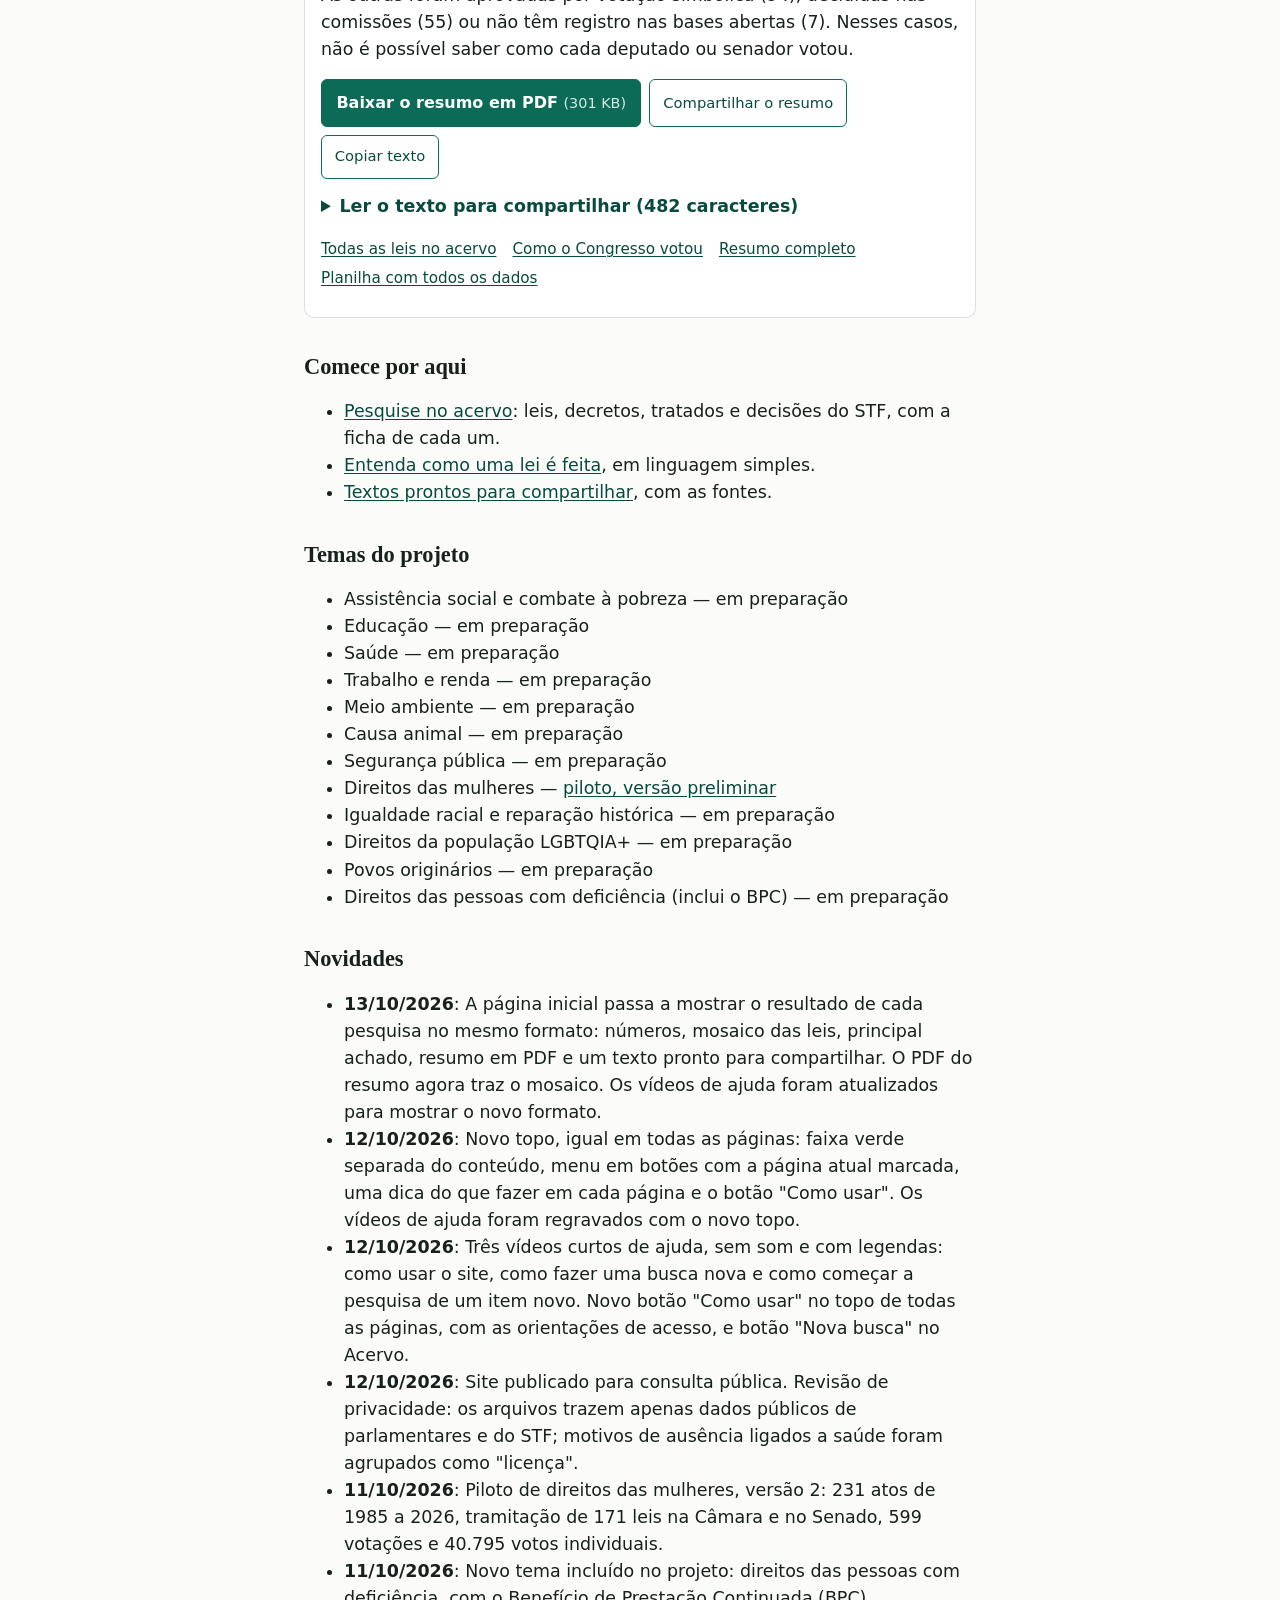
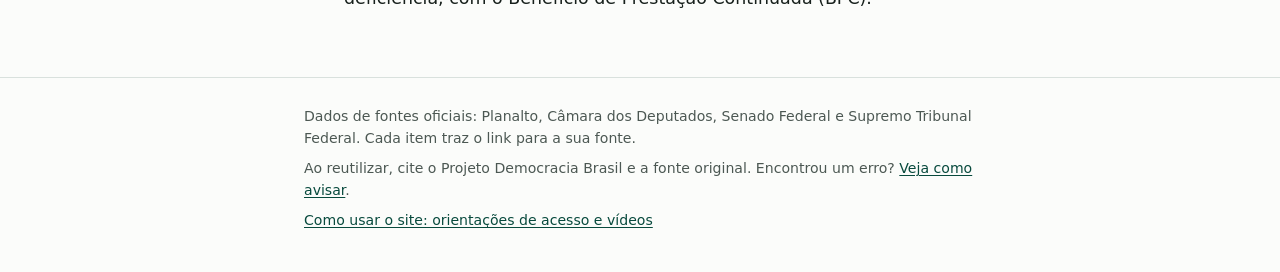
==== commit 190103f1: "Vídeos atualizados para o novo formato da página inicial Vídeo "Como usar o site" mostra o bloco de " ====
--- a/index.html
+++ b/index.html
@@ -27,14 +27,14 @@
 <h1>O que mudou nos direitos da população brasileira desde 1985</h1>
 <p class="lead">Lei por lei, com a fonte oficial de cada informação. Cada pesquisa publicada aparece abaixo, com o resumo em PDF e um texto para compartilhar.</p>
 <div class="videos"><details class="video-tutorial" id="video-como-usar">
-<summary><img src="assets/video-como-usar-mini.jpg" alt="" width="64" height="64"><span><strong>Como usar o site</strong><br><span class="pequeno">Um passeio pelas páginas do site. 1 min 29 s, sem som.</span></span></summary>
+<summary><img src="assets/video-como-usar-mini.jpg" alt="" width="64" height="64"><span><strong>Como usar o site</strong><br><span class="pequeno">Um passeio pelas páginas do site. 1 min 38 s, sem som.</span></span></summary>
 <div class="video-caixa">
 <video controls preload="none" playsinline data-poster="assets/video-como-usar-capa.jpg" width="540" height="960" aria-describedby="roteiro-como-usar">
 <source src="assets/video-como-usar.mp4" type="video/mp4">
 Seu navegador não toca este vídeo. <a href="assets/video-como-usar.mp4">Baixe o vídeo</a>.
 </video>
-<p class="pequeno"><a href="assets/video-como-usar.mp4" download>Baixar o vídeo</a> (2,4 MB). Sem som, com legendas.</p>
-<details class="mais" id="roteiro-como-usar"><summary>Ler o que o vídeo mostra</summary><ol><li><strong>Em todas as páginas.</strong> No alto de cada página ficam o menu, uma dica do que fazer ali e o botão “Como usar”.</li><li><strong>Início.</strong> Cada quadrado é uma lei sobre direitos das mulheres, em ordem de data, de 1985 a 2026.</li><li><strong>Início.</strong> A cor mostra como a lei foi votada. Verde: o voto de cada parlamentar foi registrado.</li><li><strong>Início.</strong> Toque em um quadrado para abrir a lei.</li><li><strong>Acervo.</strong> A ficha mostra quem propôs, como a lei foi votada na Câmara e no Senado e o link para o texto oficial.</li><li><strong>Acervo.</strong> No Acervo, busque por palavra, número da lei ou ano.</li><li><strong>Acervo.</strong> Em “Filtrar”, escolha o tipo de ato, o governo, o assunto ou a forma de votação.</li><li><strong>Acervo.</strong> Toque em “Adicionar à seleção” nas leis que quiser e depois em “PDF” para baixar só elas.</li><li><strong>Votações.</strong> Veja o placar das votações com voto registrado e como votou cada partido.</li><li><strong>Entenda.</strong> O caminho de uma lei e o significado de cada termo, em linguagem simples.</li><li><strong>Compartilhar.</strong> Textos curtos com a fonte oficial, prontos para copiar e enviar.</li><li><strong>Baixar.</strong> O resumo em PDF, a planilha completa e os dados abertos para baixar.</li></ol></details>
+<p class="pequeno"><a href="assets/video-como-usar.mp4" download>Baixar o vídeo</a> (2,8 MB). Sem som, com legendas.</p>
+<details class="mais" id="roteiro-como-usar"><summary>Ler o que o vídeo mostra</summary><ol><li><strong>Em todas as páginas.</strong> No alto de cada página ficam o menu, uma dica do que fazer ali e o botão “Como usar”.</li><li><strong>Início.</strong> Na página inicial fica o resultado de cada pesquisa. No mosaico, cada quadrado é uma lei.</li><li><strong>Início.</strong> A cor mostra como a lei foi votada. Verde: o voto de cada parlamentar foi registrado.</li><li><strong>Início.</strong> Baixe o resumo da pesquisa em PDF ou compartilhe o texto pronto, que já traz a fonte oficial.</li><li><strong>Início.</strong> Toque em um quadrado para abrir a lei.</li><li><strong>Acervo.</strong> A ficha mostra quem propôs, como a lei foi votada na Câmara e no Senado e o link para o texto oficial.</li><li><strong>Acervo.</strong> No Acervo, busque por palavra, número da lei ou ano.</li><li><strong>Acervo.</strong> Em “Filtrar”, escolha o tipo de ato, o governo, o assunto ou a forma de votação.</li><li><strong>Acervo.</strong> Toque em “Adicionar à seleção” nas leis que quiser e depois em “PDF” para baixar só elas.</li><li><strong>Votações.</strong> Veja o placar das votações com voto registrado e como votou cada partido.</li><li><strong>Entenda.</strong> O caminho de uma lei e o significado de cada termo, em linguagem simples.</li><li><strong>Compartilhar.</strong> Textos curtos com a fonte oficial, prontos para copiar e enviar.</li><li><strong>Baixar.</strong> O resumo em PDF, a planilha completa e os dados abertos para baixar.</li></ol></details>
 </div>
 </details><details class="video-tutorial" id="video-nova-busca">
 <summary><img src="assets/video-nova-busca-mini.jpg" alt="" width="64" height="64"><span><strong>Como fazer uma busca nova</strong><br><span class="pequeno">Achar uma lei pelo nome, número ou ano, e recomeçar a busca. 55 s, sem som.</span></span></summary>
@@ -43,18 +43,18 @@
 <source src="assets/video-nova-busca.mp4" type="video/mp4">
 Seu navegador não toca este vídeo. <a href="assets/video-nova-busca.mp4">Baixe o vídeo</a>.
 </video>
-<p class="pequeno"><a href="assets/video-nova-busca.mp4" download>Baixar o vídeo</a> (1,0 MB). Sem som, com legendas.</p>
+<p class="pequeno"><a href="assets/video-nova-busca.mp4" download>Baixar o vídeo</a> (0,9 MB). Sem som, com legendas.</p>
 <details class="mais" id="roteiro-nova-busca"><summary>Ler o que o vídeo mostra</summary><ol><li><strong>Acervo.</strong> Para procurar uma lei, toque em Acervo, no menu do alto da página.</li><li><strong>Acervo.</strong> Toque na caixa de busca e escreva uma palavra, o número da lei ou o ano.</li><li><strong>Acervo.</strong> A lista mostra só o que foi encontrado. O total aparece logo abaixo da busca.</li><li><strong>Acervo.</strong> Toque em “Detalhes e fontes” para ver a ficha e o link do texto oficial.</li><li><strong>Acervo.</strong> Para procurar outro item, toque em “Nova busca”. O texto e os filtros voltam ao início.</li><li><strong>Acervo.</strong> Agora escreva o novo termo. Exemplo: o número de uma lei, como 9.504.</li><li><strong>Acervo.</strong> Quer ver só um tipo de ato, um governo ou um assunto? Use “Filtrar”.</li></ol></details>
 </div>
 </details><details class="video-tutorial" id="video-pesquisa-item-novo">
-<summary><img src="assets/video-pesquisa-item-novo-mini.jpg" alt="" width="64" height="64"><span><strong>Como começar a pesquisa de um item novo</strong><br><span class="pequeno">Para a equipe: do pedido até o item aparecer no site. 1 min 1 s, sem som.</span></span></summary>
+<summary><img src="assets/video-pesquisa-item-novo-mini.jpg" alt="" width="64" height="64"><span><strong>Como começar a pesquisa de um item novo</strong><br><span class="pequeno">Para a equipe: do pedido até o item aparecer no site. 1 min 8 s, sem som.</span></span></summary>
 <div class="video-caixa">
 <video controls preload="none" playsinline data-poster="assets/video-pesquisa-item-novo-capa.jpg" width="540" height="960" aria-describedby="roteiro-pesquisa-item-novo">
 <source src="assets/video-pesquisa-item-novo.mp4" type="video/mp4">
 Seu navegador não toca este vídeo. <a href="assets/video-pesquisa-item-novo.mp4">Baixe o vídeo</a>.
 </video>
-<p class="pequeno"><a href="assets/video-pesquisa-item-novo.mp4" download>Baixar o vídeo</a> (1,0 MB). Sem som, com legendas.</p>
-<details class="mais" id="roteiro-pesquisa-item-novo"><summary>Ler o que o vídeo mostra</summary><ol><li><strong>Antes de começar.</strong> Abra o Projeto Democracia Brasil no app do Claude, no computador, e comece uma conversa nova.</li><li><strong>O pedido.</strong> Escreva qual é o item e o tema. Peça para seguir o guia metodológico e a regra de fechamento.</li><li><strong>A ficha.</strong> A ficha é conferida no texto oficial: data, governo na data, autor e papel do governo, com as fontes.</li><li><strong>As votações.</strong> Depois, a tramitação e as votações: nominal, simbólica ou nas comissões, com placar e votos por partido.</li><li><strong>As saídas.</strong> O item entra na planilha-mestre e no site, com o PDF e os textos para redes, como versão preliminar.</li><li><strong>A conferência.</strong> No fim, a resposta lista o que foi atualizado e o que ficou pendente. Confira as fontes antes de divulgar.</li></ol></details>
+<p class="pequeno"><a href="assets/video-pesquisa-item-novo.mp4" download>Baixar o vídeo</a> (1,3 MB). Sem som, com legendas.</p>
+<details class="mais" id="roteiro-pesquisa-item-novo"><summary>Ler o que o vídeo mostra</summary><ol><li><strong>Antes de começar.</strong> Abra o Projeto Democracia Brasil no app do Claude, no computador, e comece uma conversa nova.</li><li><strong>O pedido.</strong> Escreva qual é o item e o tema. Peça para seguir o guia metodológico e a regra de fechamento.</li><li><strong>A ficha.</strong> A ficha é conferida no texto oficial: data, governo na data, autor e papel do governo, com as fontes.</li><li><strong>As votações.</strong> Depois, a tramitação e as votações: nominal, simbólica ou nas comissões, com placar e votos por partido.</li><li><strong>As saídas.</strong> O item entra na planilha e no site. O resultado na página inicial, o PDF e o texto são atualizados.</li><li><strong>Pesquisa nova.</strong> Se for um tema novo, a pesquisa ganha o próprio bloco de resultado na página inicial.</li><li><strong>A conferência.</strong> No fim, a resposta lista o que foi atualizado e o que ficou pendente. Confira as fontes antes de divulgar.</li></ol></details>
 </div>
 </details></div>
 
@@ -103,7 +103,7 @@
 <ul><li>Assistência social e combate à pobreza — em preparação</li><li>Educação — em preparação</li><li>Saúde — em preparação</li><li>Trabalho e renda — em preparação</li><li>Meio ambiente — em preparação</li><li>Causa animal — em preparação</li><li>Segurança pública — em preparação</li><li>Direitos das mulheres — <a href="#pesquisa-direitos-das-mulheres">piloto, versão preliminar</a></li><li>Igualdade racial e reparação histórica — em preparação</li><li>Direitos da população LGBTQIA+ — em preparação</li><li>Povos originários — em preparação</li><li>Direitos das pessoas com deficiência (inclui o BPC) — em preparação</li></ul>
 
 <h2 id="novidades">Novidades</h2>
-<ul><li><strong>13/10/2026</strong>: A página inicial passa a mostrar o resultado de cada pesquisa no mesmo formato: números, mosaico das leis, principal achado, resumo em PDF e um texto pronto para compartilhar. O PDF do resumo agora traz o mosaico.</li><li><strong>12/10/2026</strong>: Novo topo, igual em todas as páginas: faixa verde separada do conteúdo, menu em botões com a página atual marcada, uma dica do que fazer em cada página e o botão &quot;Como usar&quot;. Os vídeos de ajuda foram regravados com o novo topo.</li><li><strong>12/10/2026</strong>: Três vídeos curtos de ajuda, sem som e com legendas: como usar o site, como fazer uma busca nova e como começar a pesquisa de um item novo. Novo botão &quot;Como usar&quot; no topo de todas as páginas, com as orientações de acesso, e botão &quot;Nova busca&quot; no Acervo.</li><li><strong>12/10/2026</strong>: Site publicado para consulta pública. Revisão de privacidade: os arquivos trazem apenas dados públicos de parlamentares e do STF; motivos de ausência ligados a saúde foram agrupados como &quot;licença&quot;.</li><li><strong>11/10/2026</strong>: Piloto de direitos das mulheres, versão 2: 231 atos de 1985 a 2026, tramitação de 171 leis na Câmara e no Senado, 599 votações e 40.795 votos individuais.</li><li><strong>11/10/2026</strong>: Novo tema incluído no projeto: direitos das pessoas com deficiência, com o Benefício de Prestação Continuada (BPC).</li></ul>
+<ul><li><strong>13/10/2026</strong>: A página inicial passa a mostrar o resultado de cada pesquisa no mesmo formato: números, mosaico das leis, principal achado, resumo em PDF e um texto pronto para compartilhar. O PDF do resumo agora traz o mosaico. Os vídeos de ajuda foram atualizados para mostrar o novo formato.</li><li><strong>12/10/2026</strong>: Novo topo, igual em todas as páginas: faixa verde separada do conteúdo, menu em botões com a página atual marcada, uma dica do que fazer em cada página e o botão &quot;Como usar&quot;. Os vídeos de ajuda foram regravados com o novo topo.</li><li><strong>12/10/2026</strong>: Três vídeos curtos de ajuda, sem som e com legendas: como usar o site, como fazer uma busca nova e como começar a pesquisa de um item novo. Novo botão &quot;Como usar&quot; no topo de todas as páginas, com as orientações de acesso, e botão &quot;Nova busca&quot; no Acervo.</li><li><strong>12/10/2026</strong>: Site publicado para consulta pública. Revisão de privacidade: os arquivos trazem apenas dados públicos de parlamentares e do STF; motivos de ausência ligados a saúde foram agrupados como &quot;licença&quot;.</li><li><strong>11/10/2026</strong>: Piloto de direitos das mulheres, versão 2: 231 atos de 1985 a 2026, tramitação de 171 leis na Câmara e no Senado, 599 votações e 40.795 votos individuais.</li><li><strong>11/10/2026</strong>: Novo tema incluído no projeto: direitos das pessoas com deficiência, com o Benefício de Prestação Continuada (BPC).</li></ul>
 
 </div></main>
 <footer class="rodape"><div class="coluna">
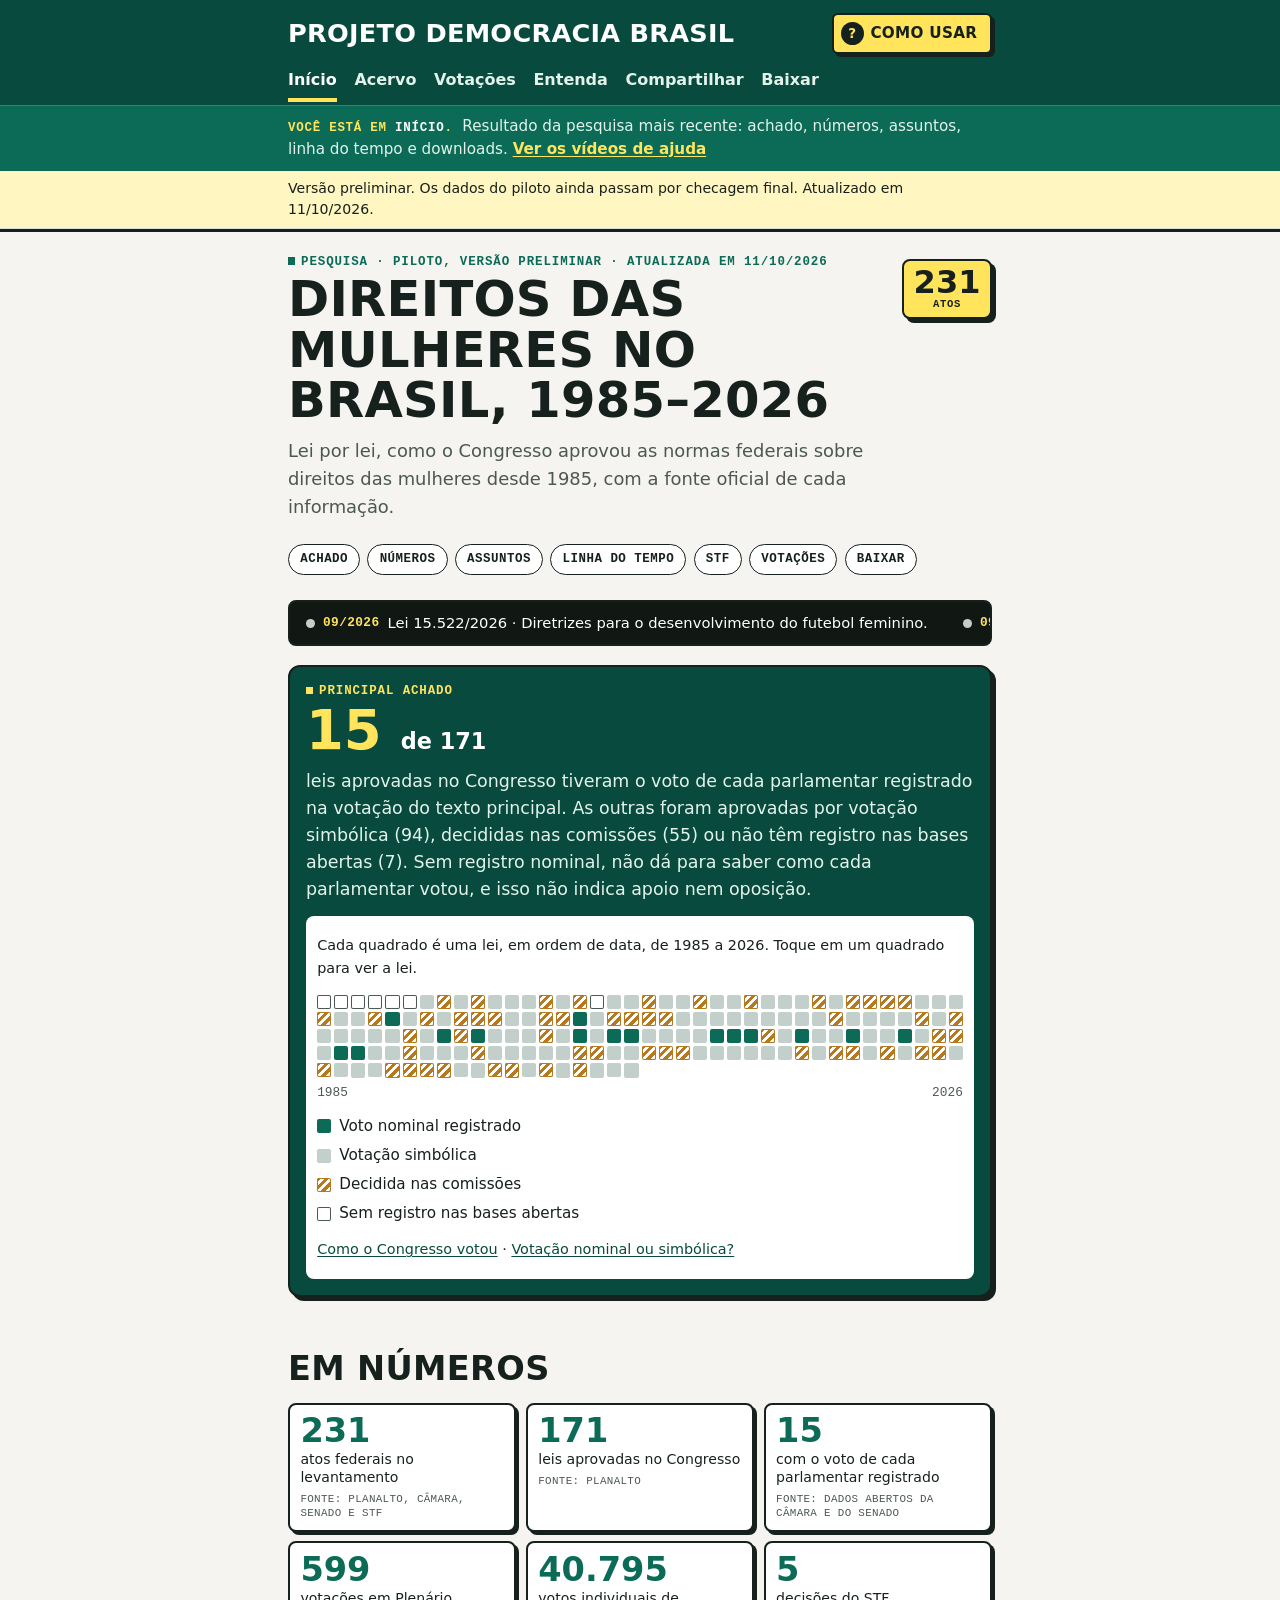
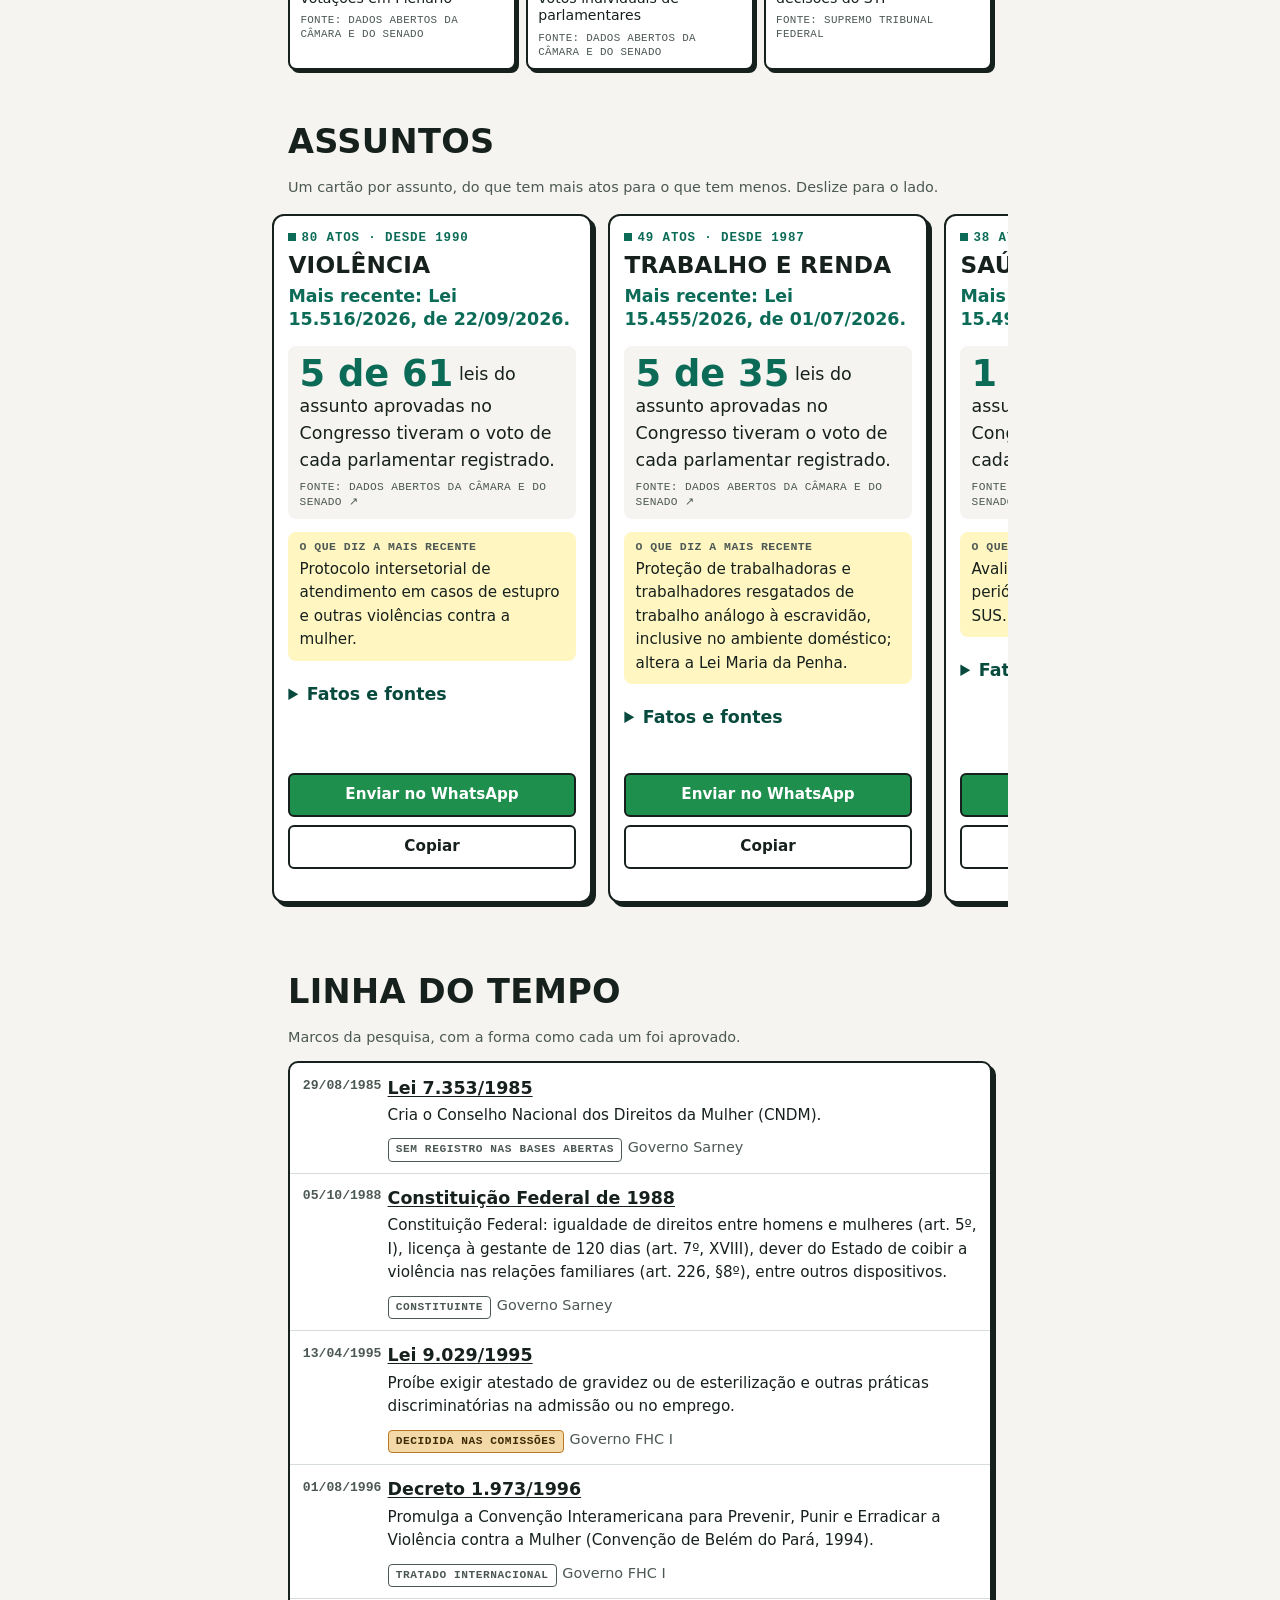
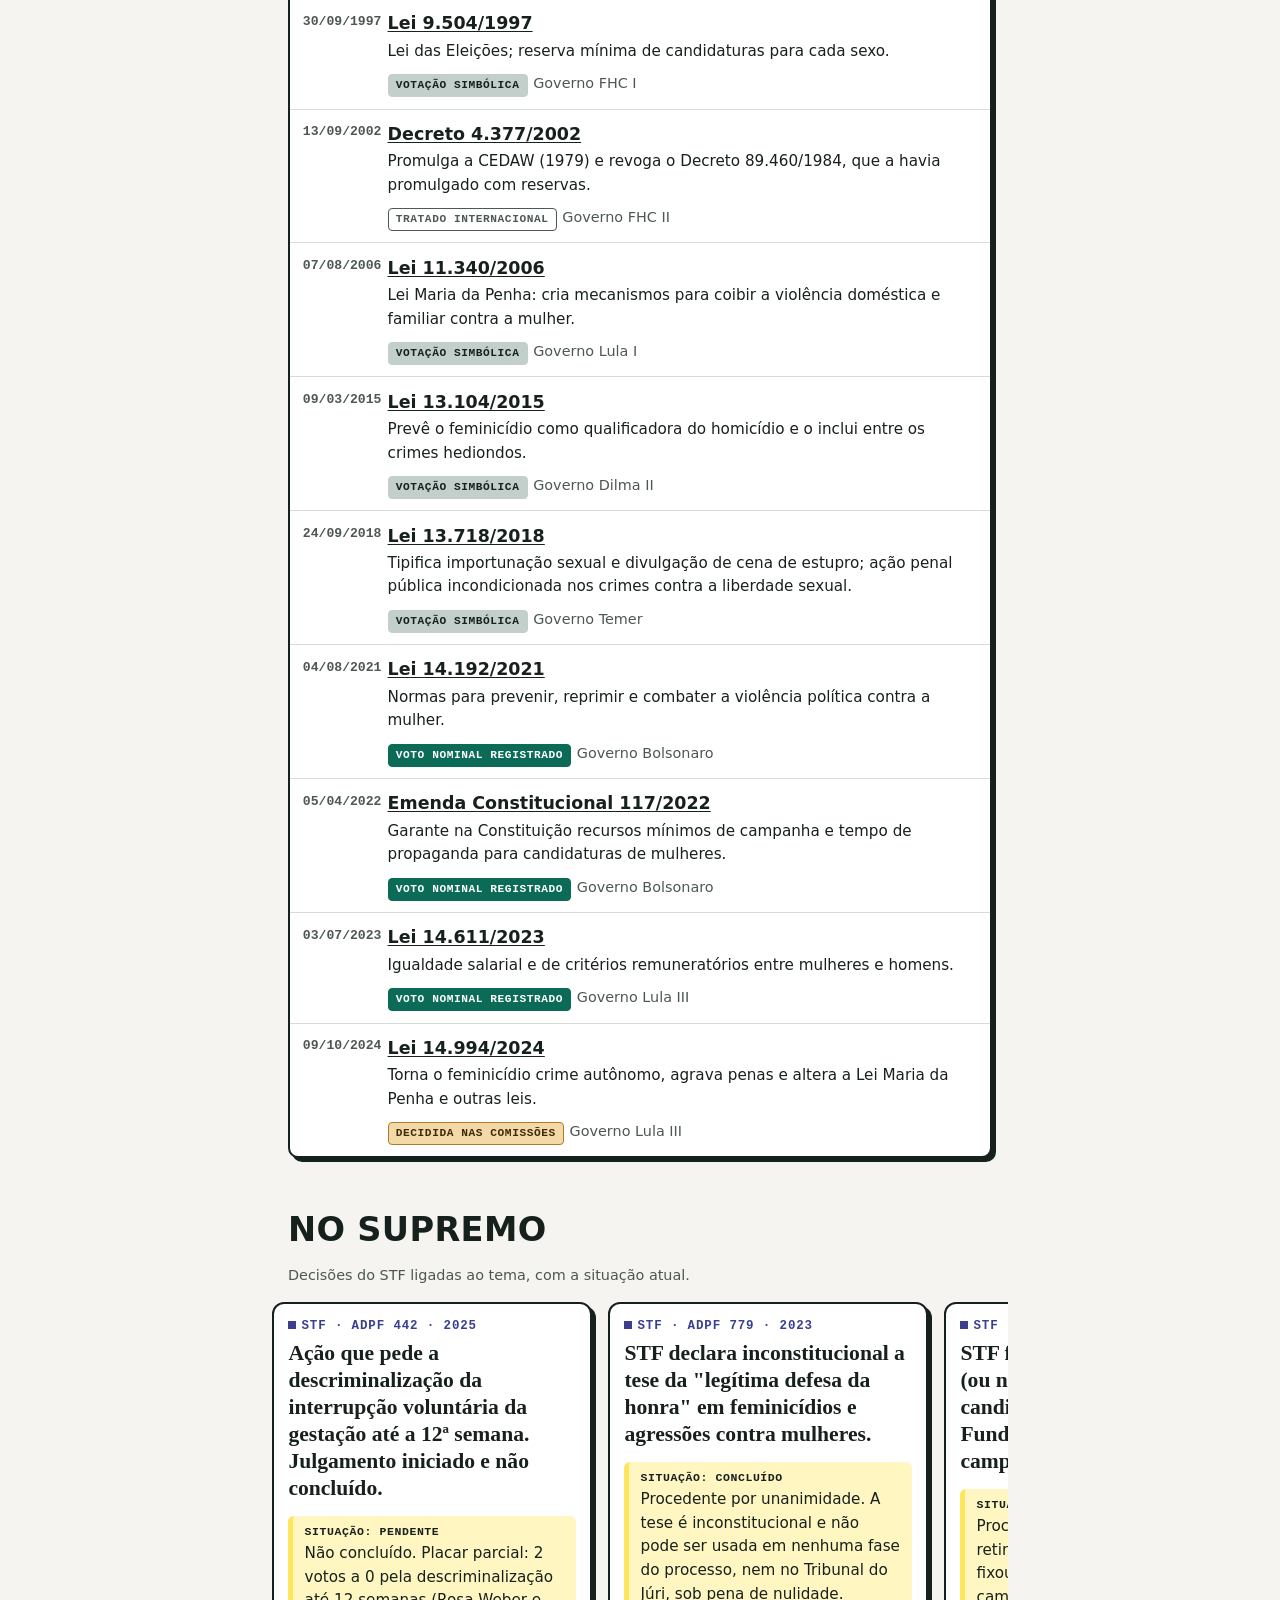
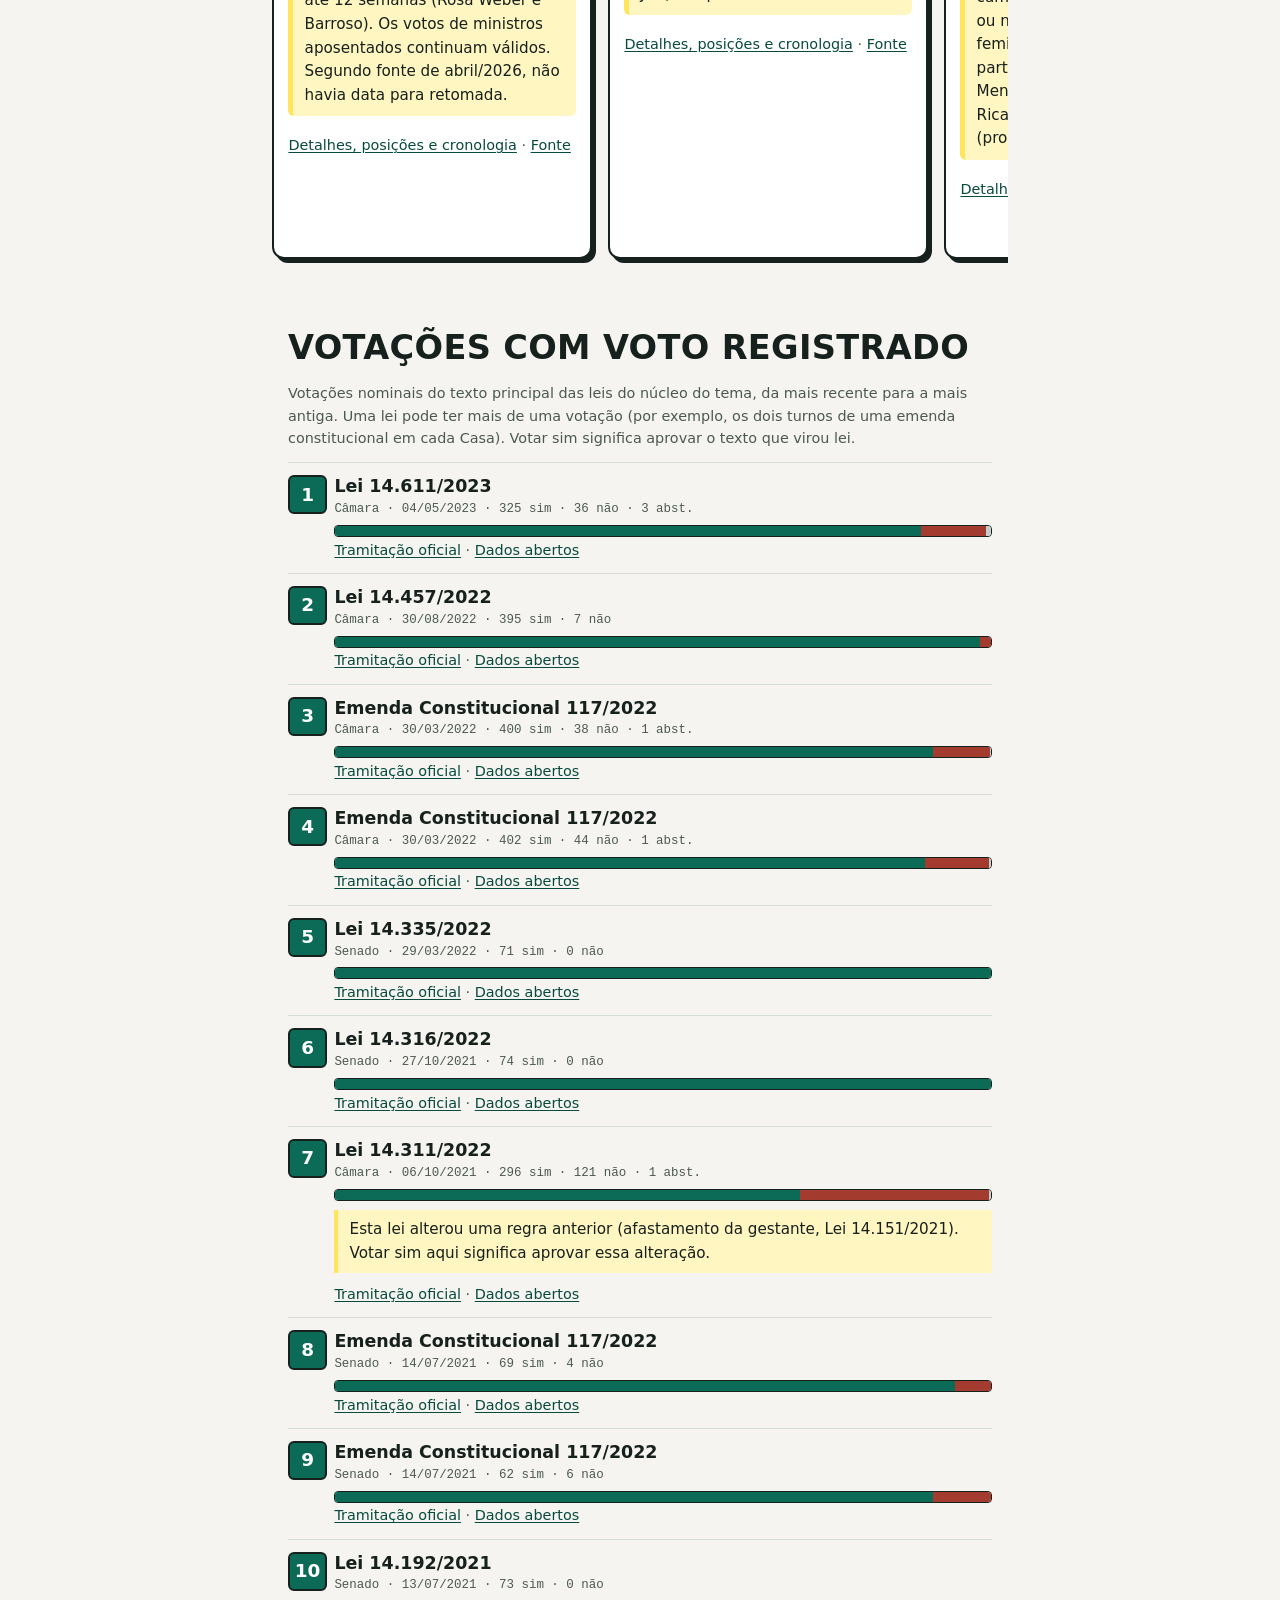
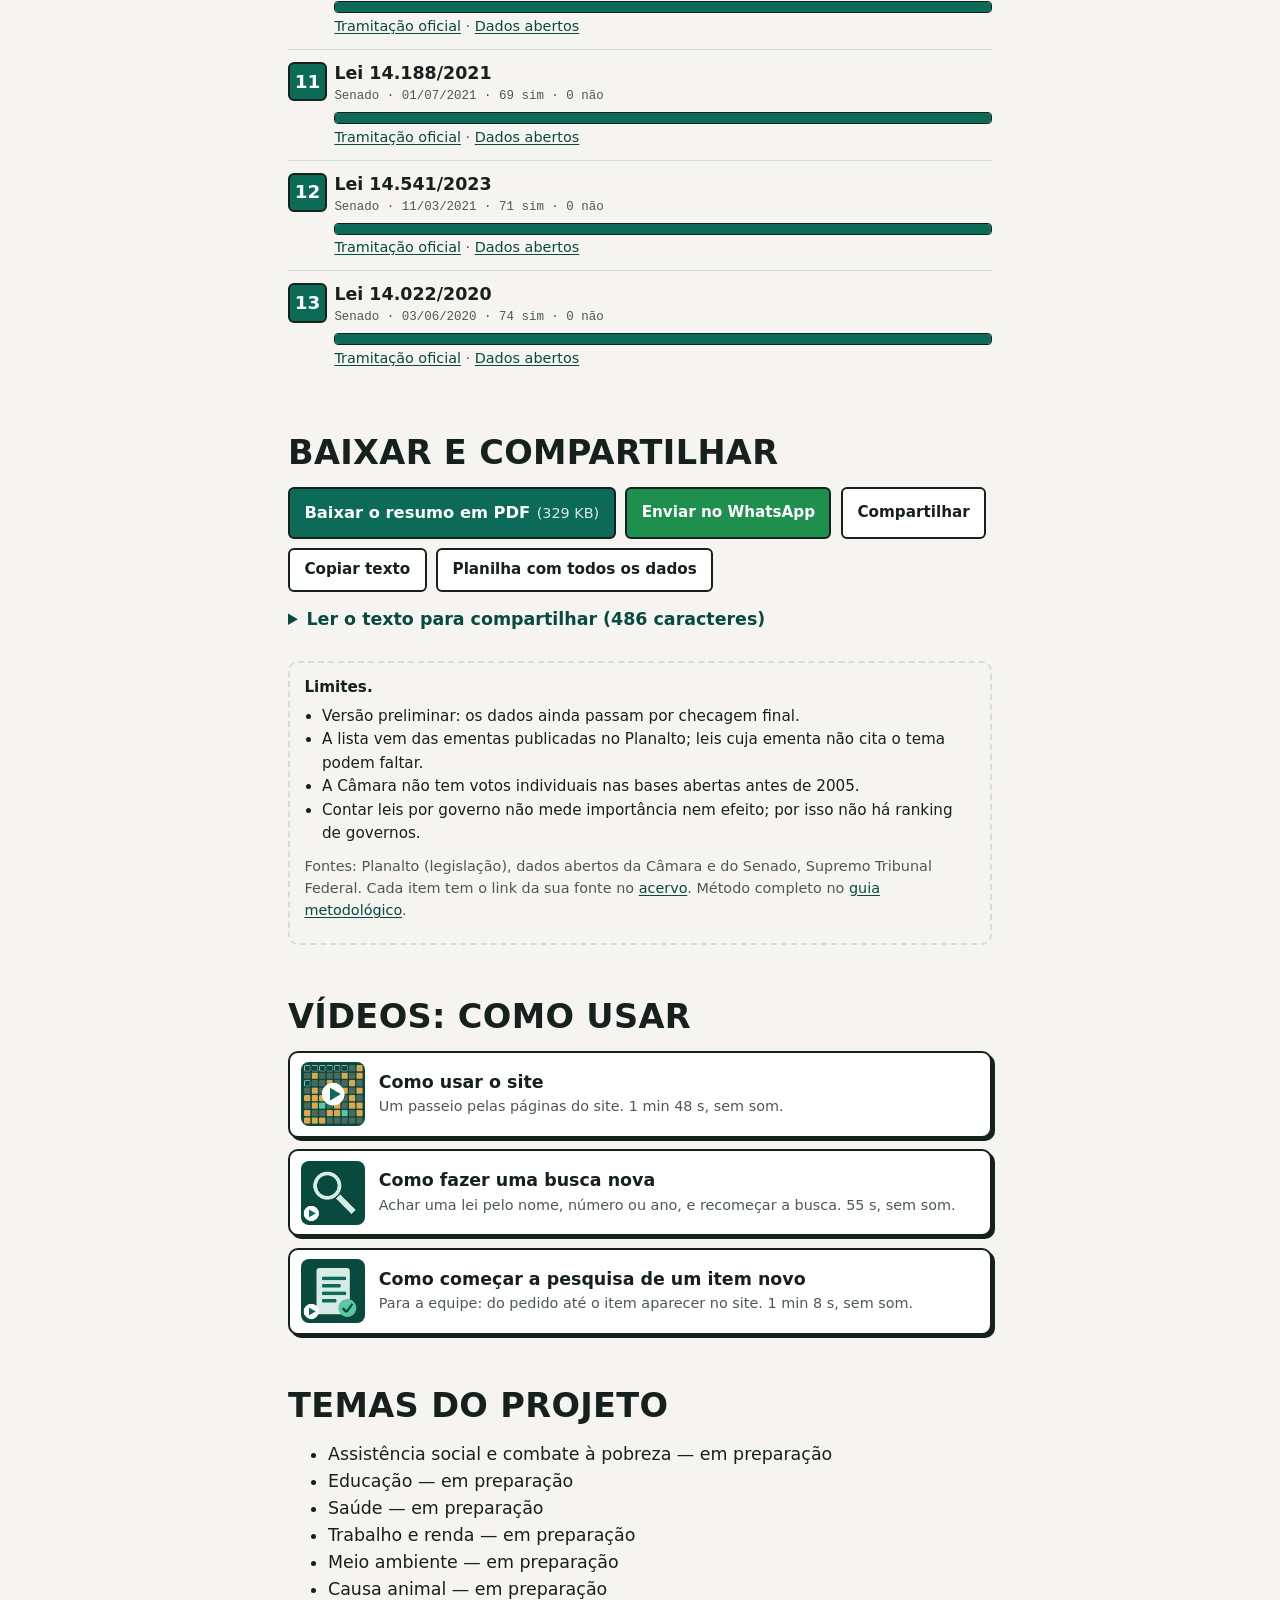
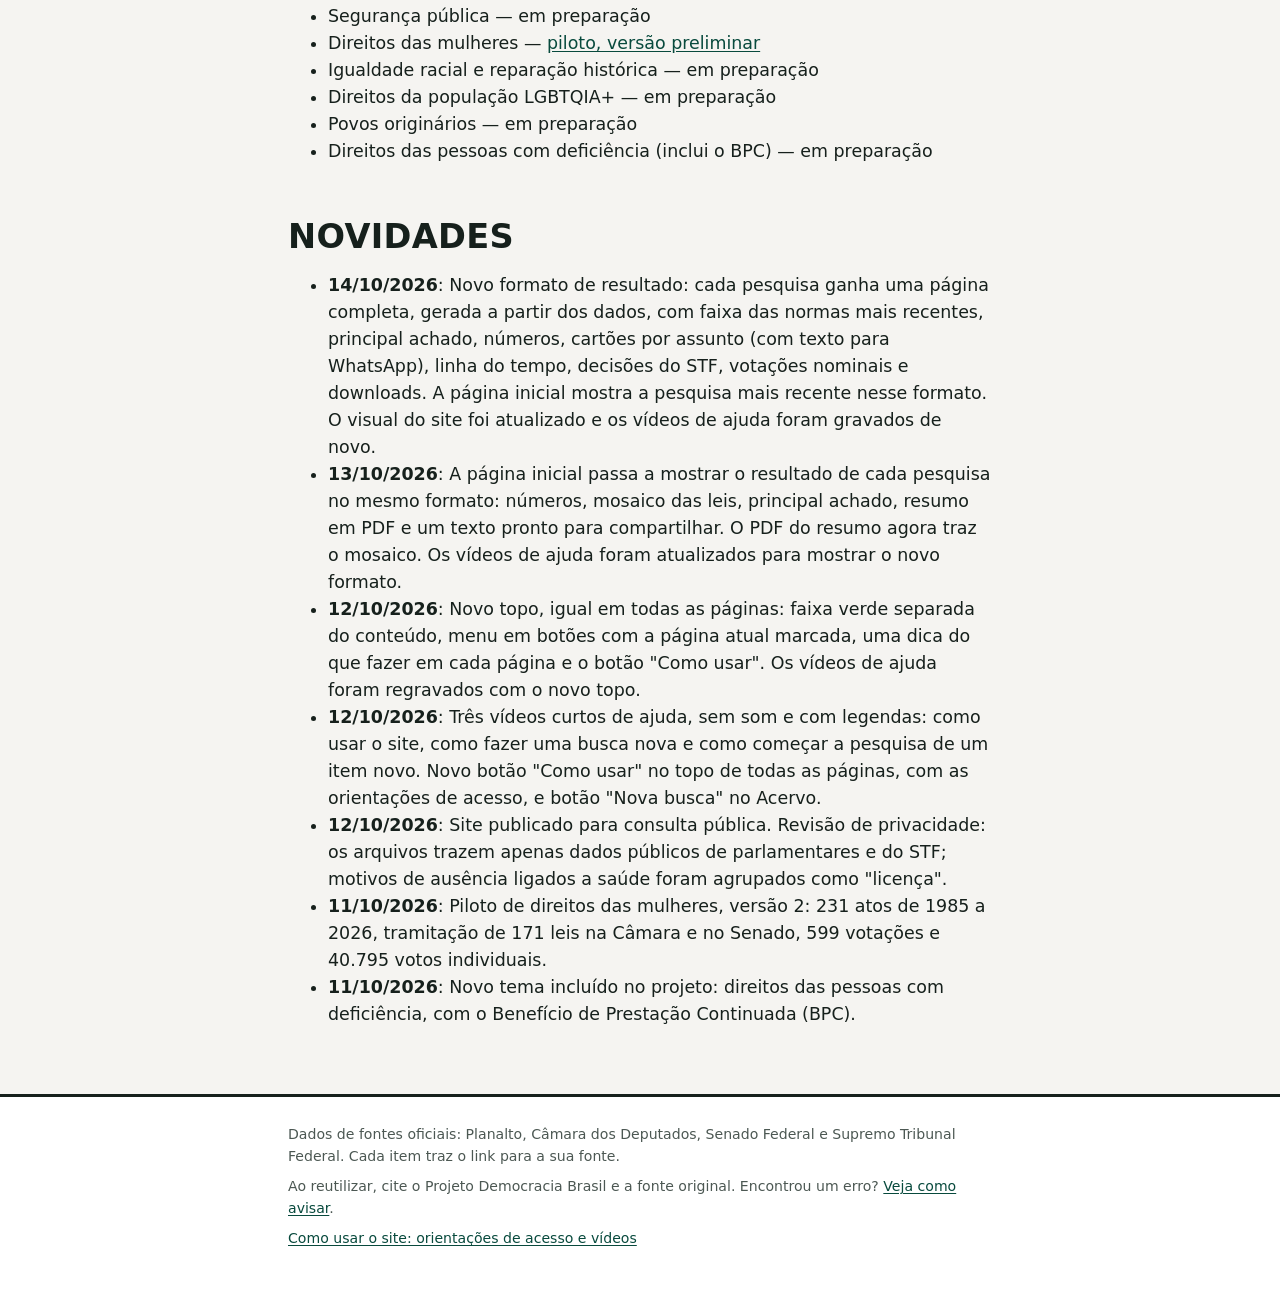
==== commit 6017c1a2: "Página de resultado completa por pesquisa e novo visual - Cada pesquisa do cadastro gera pesquisa-<i" ====
--- a/index.html
+++ b/index.html
@@ -19,22 +19,340 @@
 <a class="ajuda" href="como-usar.html"><span aria-hidden="true">?</span>Como usar</a>
 </div></div>
 <nav class="menu" aria-label="Seções"><div class="coluna"><a href="index.html" aria-current="page">Início</a><a href="acervo.html">Acervo</a><a href="votacoes.html">Votações</a><a href="entenda.html">Entenda</a><a href="compartilhar.html">Compartilhar</a><a href="baixar.html">Baixar</a></div></nav>
-<div class="orientacao"><div class="coluna"><span class="voce">Você está em <strong>Início</strong>.</span> Veja o resultado de cada pesquisa: o mosaico das leis, o resumo em PDF e um texto para compartilhar. <a href="como-usar.html#videos">Ver os vídeos de ajuda</a></div></div>
+<div class="orientacao"><div class="coluna"><span class="voce">Você está em <strong>Início</strong>.</span> Resultado da pesquisa mais recente: achado, números, assuntos, linha do tempo e downloads. <a href="como-usar.html#videos">Ver os vídeos de ajuda</a></div></div>
 <div class="aviso"><div class="coluna">Versão preliminar. Os dados do piloto ainda passam por checagem final. Atualizado em 11/10/2026.</div></div>
 </header>
 <main id="conteudo"><div class="coluna">
 
-<h1>O que mudou nos direitos da população brasileira desde 1985</h1>
-<p class="lead">Lei por lei, com a fonte oficial de cada informação. Cada pesquisa publicada aparece abaixo, com o resumo em PDF e um texto para compartilhar.</p>
+<section class="resultado" id="pesquisa-direitos-das-mulheres" aria-labelledby="titulo-direitos-das-mulheres">
+<div class="r-abertura">
+<div><p class="rotulo">Pesquisa · Piloto, versão preliminar · atualizada em 11/10/2026</p>
+<h1 id="titulo-direitos-das-mulheres">Direitos das mulheres no Brasil, 1985–2026</h1></div>
+<div class="contador" aria-label="231 atos no levantamento"><strong>231</strong><span>atos</span></div>
+<p class="lead">Lei por lei, como o Congresso aprovou as normas federais sobre direitos das mulheres desde 1985, com a fonte oficial de cada informação.</p>
+</div>
+<nav class="sumario" aria-label="Partes do resultado"><a href="#achado-direitos-das-mulheres">Achado</a><a href="#numeros-direitos-das-mulheres">Números</a><a href="#assuntos-direitos-das-mulheres">Assuntos</a><a href="#tempo-direitos-das-mulheres">Linha do tempo</a><a href="#stf-direitos-das-mulheres">STF</a><a href="#votos-direitos-das-mulheres">Votações</a><a href="#baixar-direitos-das-mulheres">Baixar</a></nav>
+<div class="faixa" role="region" aria-label="Normas mais recentes da pesquisa"><div class="trilho"><a href="acervo.html#MUL-2026-021"><i class="simbolica" aria-hidden="true"></i><b>09/2026</b>Lei 15.522/2026 · Diretrizes para o desenvolvimento do futebol feminino.</a><a href="acervo.html#MUL-2026-020"><i class="simbolica" aria-hidden="true"></i><b>09/2026</b>Lei 15.516/2026 · Protocolo intersetorial de atendimento em casos de estupro e outras vi…</a><a href="acervo.html#MUL-2026-019"><i class="simbolica" aria-hidden="true"></i><b>09/2026</b>Lei 15.493/2026 · Avaliação médica completa e periódica da saúde da mulher no SUS.</a><a href="acervo.html#MUL-2026-016"><i class="comissoes" aria-hidden="true"></i><b>07/2026</b>Lei 15.478/2026 · Divulgação do serviço telefônico de denúncias de violência contra a mu…</a><a href="acervo.html#MUL-2026-017"><i class="outro" aria-hidden="true"></i><b>07/2026</b>Decreto 13.083/2026 · Sistema Integrado Mulher Segura e painel público de monitoramento.</a><a href="acervo.html#MUL-2026-018"><i class="outro" aria-hidden="true"></i><b>07/2026</b>Decreto 13.084/2026 · Programa Alerta Mulher Segura; regulamenta a monitoração eletrônica pr…</a><a href="acervo.html#MUL-2026-015"><i class="simbolica" aria-hidden="true"></i><b>07/2026</b>Lei 15.474/2026 · Regras para aerossol de extratos vegetais para defesa pessoal da mulhe…</a><a href="acervo.html#MUL-2026-014"><i class="comissoes" aria-hidden="true"></i><b>07/2026</b>Lei 15.466/2026 · Cria o Banco Nacional de Boas Práticas contra a violência contra a mul…</a><a href="acervo.html#MUL-2026-013"><i class="simbolica" aria-hidden="true"></i><b>07/2026</b>Lei 15.455/2026 · Proteção de trabalhadoras e trabalhadores resgatados de trabalho análo…</a><a href="acervo.html#MUL-2026-012"><i class="comissoes" aria-hidden="true"></i><b>06/2026</b>Lei 15.451/2026 · Prioriza o abastecimento de alimentos à rede de acolhimento de mulhere…</a><a href="acervo.html#MUL-2026-MP15438"><i class="comissoes" aria-hidden="true"></i><b>06/2026</b>Lei 15.438/2026 · Altera a Lei Maria da Penha e o Código Penal: prazo maior para queixa …</a><a href="acervo.html#MUL-2026-011"><i class="simbolica" aria-hidden="true"></i><b>06/2026</b>Lei 15.423/2026 · Divulgação, na Voz do Brasil, dos serviços da rede de enfrentamento à …</a><span aria-hidden="true" style="display:contents"><a tabindex="-1" href="acervo.html#MUL-2026-021"><i class="simbolica" aria-hidden="true"></i><b>09/2026</b>Lei 15.522/2026 · Diretrizes para o desenvolvimento do futebol feminino.</a><a tabindex="-1" href="acervo.html#MUL-2026-020"><i class="simbolica" aria-hidden="true"></i><b>09/2026</b>Lei 15.516/2026 · Protocolo intersetorial de atendimento em casos de estupro e outras vi…</a><a tabindex="-1" href="acervo.html#MUL-2026-019"><i class="simbolica" aria-hidden="true"></i><b>09/2026</b>Lei 15.493/2026 · Avaliação médica completa e periódica da saúde da mulher no SUS.</a><a tabindex="-1" href="acervo.html#MUL-2026-016"><i class="comissoes" aria-hidden="true"></i><b>07/2026</b>Lei 15.478/2026 · Divulgação do serviço telefônico de denúncias de violência contra a mu…</a><a tabindex="-1" href="acervo.html#MUL-2026-017"><i class="outro" aria-hidden="true"></i><b>07/2026</b>Decreto 13.083/2026 · Sistema Integrado Mulher Segura e painel público de monitoramento.</a><a tabindex="-1" href="acervo.html#MUL-2026-018"><i class="outro" aria-hidden="true"></i><b>07/2026</b>Decreto 13.084/2026 · Programa Alerta Mulher Segura; regulamenta a monitoração eletrônica pr…</a><a tabindex="-1" href="acervo.html#MUL-2026-015"><i class="simbolica" aria-hidden="true"></i><b>07/2026</b>Lei 15.474/2026 · Regras para aerossol de extratos vegetais para defesa pessoal da mulhe…</a><a tabindex="-1" href="acervo.html#MUL-2026-014"><i class="comissoes" aria-hidden="true"></i><b>07/2026</b>Lei 15.466/2026 · Cria o Banco Nacional de Boas Práticas contra a violência contra a mul…</a><a tabindex="-1" href="acervo.html#MUL-2026-013"><i class="simbolica" aria-hidden="true"></i><b>07/2026</b>Lei 15.455/2026 · Proteção de trabalhadoras e trabalhadores resgatados de trabalho análo…</a><a tabindex="-1" href="acervo.html#MUL-2026-012"><i class="comissoes" aria-hidden="true"></i><b>06/2026</b>Lei 15.451/2026 · Prioriza o abastecimento de alimentos à rede de acolhimento de mulhere…</a><a tabindex="-1" href="acervo.html#MUL-2026-MP15438"><i class="comissoes" aria-hidden="true"></i><b>06/2026</b>Lei 15.438/2026 · Altera a Lei Maria da Penha e o Código Penal: prazo maior para queixa …</a><a tabindex="-1" href="acervo.html#MUL-2026-011"><i class="simbolica" aria-hidden="true"></i><b>06/2026</b>Lei 15.423/2026 · Divulgação, na Voz do Brasil, dos serviços da rede de enfrentamento à …</a></span></div></div>
+
+<div class="achado" id="achado-direitos-das-mulheres">
+<p class="rotulo">Principal achado</p>
+<p class="grande">15 <small>de 171</small></p>
+<p>leis aprovadas no Congresso tiveram o voto de cada parlamentar registrado na votação do texto principal. As outras foram aprovadas por votação simbólica (94), decididas nas comissões (55) ou não têm registro nas bases abertas (7). Sem registro nominal, não dá para saber como cada parlamentar votou, e isso não indica apoio nem oposição.</p>
+<div class="painel">
+<p class="pequeno">Cada quadrado é uma lei, em ordem de data, de 1985 a 2026. Toque em um quadrado para ver a lei.</p>
+<div class="mosaico" role="list" aria-label="Leis em ordem de data"><a class="s-sem-registro" href="acervo.html#MUL-1985-002" title="Lei 7.353/1985: sem registro nas bases abertas" aria-label="Lei 7.353/1985, sem registro nas bases abertas"></a><a class="s-sem-registro" href="acervo.html#MUL-1985-004" title="Lei 7.417/1985: sem registro nas bases abertas" aria-label="Lei 7.417/1985, sem registro nas bases abertas"></a><a class="s-sem-registro" href="acervo.html#MUL-1985-005" title="Lei 7.437/1985: sem registro nas bases abertas" aria-label="Lei 7.437/1985, sem registro nas bases abertas"></a><a class="s-sem-registro" href="acervo.html#MUL-1987-001" title="Lei 7.622/1987: sem registro nas bases abertas" aria-label="Lei 7.622/1987, sem registro nas bases abertas"></a><a class="s-sem-registro" href="acervo.html#MUL-1987-002" title="Lei 7.644/1987: sem registro nas bases abertas" aria-label="Lei 7.644/1987, sem registro nas bases abertas"></a><a class="s-sem-registro" href="acervo.html#MUL-1989-001" title="Lei 7.855/1989: sem registro nas bases abertas" aria-label="Lei 7.855/1989, sem registro nas bases abertas"></a><a class="s-simbolica" href="acervo.html#MUL-1990-001" title="Lei 8.072/1990: votação simbólica" aria-label="Lei 8.072/1990, votação simbólica"></a><a class="s-comissoes" href="acervo.html#MUL-1991-001" title="Lei 8.194/1991: decidida nas comissões" aria-label="Lei 8.194/1991, decidida nas comissões"></a><a class="s-simbolica" href="acervo.html#MUL-1994-001" title="Lei 8.861/1994: votação simbólica" aria-label="Lei 8.861/1994, votação simbólica"></a><a class="s-comissoes" href="acervo.html#MUL-1995-001" title="Lei 9.029/1995: decidida nas comissões" aria-label="Lei 9.029/1995, decidida nas comissões"></a><a class="s-simbolica" href="acervo.html#MUL-1995-002" title="Lei 9.100/1995: votação simbólica" aria-label="Lei 9.100/1995, votação simbólica"></a><a class="s-simbolica" href="acervo.html#MUL-1996-001" title="Lei 9.263/1996: votação simbólica" aria-label="Lei 9.263/1996, votação simbólica"></a><a class="s-simbolica" href="acervo.html#MUL-1997-001" title="Lei 9.504/1997: votação simbólica" aria-label="Lei 9.504/1997, votação simbólica"></a><a class="s-comissoes" href="acervo.html#MUL-1997-002" title="Lei 9.520/1997: decidida nas comissões" aria-label="Lei 9.520/1997, decidida nas comissões"></a><a class="s-simbolica" href="acervo.html#MUL-1999-001" title="Lei 9.797/1999: votação simbólica" aria-label="Lei 9.797/1999, votação simbólica"></a><a class="s-comissoes" href="acervo.html#MUL-1999-002" title="Lei 9.799/1999: decidida nas comissões" aria-label="Lei 9.799/1999, decidida nas comissões"></a><a class="s-sem-registro" href="acervo.html#MUL-2001-001" title="Lei 10.208/2001: sem registro nas bases abertas" aria-label="Lei 10.208/2001, sem registro nas bases abertas"></a><a class="s-simbolica" href="acervo.html#MUL-2001-002" title="Lei 10.223/2001: votação simbólica" aria-label="Lei 10.223/2001, votação simbólica"></a><a class="s-simbolica" href="acervo.html#MUL-2001-003" title="Lei 10.224/2001: votação simbólica" aria-label="Lei 10.224/2001, votação simbólica"></a><a class="s-comissoes" href="acervo.html#MUL-2001-004" title="Lei 10.244/2001: decidida nas comissões" aria-label="Lei 10.244/2001, decidida nas comissões"></a><a class="s-simbolica" href="acervo.html#MUL-2002-001" title="Lei 10.406/2002: votação simbólica" aria-label="Lei 10.406/2002, votação simbólica"></a><a class="s-simbolica" href="acervo.html#MUL-2002-002" title="Lei 10.421/2002: votação simbólica" aria-label="Lei 10.421/2002, votação simbólica"></a><a class="s-comissoes" href="acervo.html#MUL-2002-003" title="Lei 10.516/2002: decidida nas comissões" aria-label="Lei 10.516/2002, decidida nas comissões"></a><a class="s-simbolica" href="acervo.html#MUL-2003-001" title="Lei 10.683/2003: votação simbólica" aria-label="Lei 10.683/2003, votação simbólica"></a><a class="s-simbolica" href="acervo.html#MUL-2003-003" title="Lei 10.710/2003: votação simbólica" aria-label="Lei 10.710/2003, votação simbólica"></a><a class="s-comissoes" href="acervo.html#MUL-2003-004" title="Lei 10.714/2003: decidida nas comissões" aria-label="Lei 10.714/2003, decidida nas comissões"></a><a class="s-simbolica" href="acervo.html#MUL-2003-005" title="Lei 10.778/2003: votação simbólica" aria-label="Lei 10.778/2003, votação simbólica"></a><a class="s-simbolica" href="acervo.html#MUL-2004-003" title="Lei 10.886/2004: votação simbólica" aria-label="Lei 10.886/2004, votação simbólica"></a><a class="s-simbolica" href="acervo.html#MUL-2005-002" title="Lei 11.106/2005: votação simbólica" aria-label="Lei 11.106/2005, votação simbólica"></a><a class="s-comissoes" href="acervo.html#MUL-2005-003" title="Lei 11.108/2005: decidida nas comissões" aria-label="Lei 11.108/2005, decidida nas comissões"></a><a class="s-simbolica" href="acervo.html#MUL-2006-001" title="Lei 11.340/2006: votação simbólica" aria-label="Lei 11.340/2006, votação simbólica"></a><a class="s-comissoes" href="acervo.html#MUL-2007-001" title="Lei 11.634/2007: decidida nas comissões" aria-label="Lei 11.634/2007, decidida nas comissões"></a><a class="s-comissoes" href="acervo.html#MUL-2008-003" title="Lei 11.664/2008: decidida nas comissões" aria-label="Lei 11.664/2008, decidida nas comissões"></a><a class="s-comissoes" href="acervo.html#MUL-2008-004" title="Lei 11.770/2008: decidida nas comissões" aria-label="Lei 11.770/2008, decidida nas comissões"></a><a class="s-comissoes" href="acervo.html#MUL-2008-005" title="Lei 11.804/2008: decidida nas comissões" aria-label="Lei 11.804/2008, decidida nas comissões"></a><a class="s-simbolica" href="acervo.html#MUL-2009-001" title="Lei 11.942/2009: votação simbólica" aria-label="Lei 11.942/2009, votação simbólica"></a><a class="s-simbolica" href="acervo.html#MUL-2009-002" title="Lei 12.015/2009: votação simbólica" aria-label="Lei 12.015/2009, votação simbólica"></a><a class="s-simbolica" href="acervo.html#MUL-2009-003" title="Lei 12.034/2009: votação simbólica" aria-label="Lei 12.034/2009, votação simbólica"></a><a class="s-comissoes" href="acervo.html#MUL-2009-004" title="Lei 12.121/2009: decidida nas comissões" aria-label="Lei 12.121/2009, decidida nas comissões"></a><a class="s-simbolica" href="acervo.html#MUL-2010-001" title="Lei 12.227/2010: votação simbólica" aria-label="Lei 12.227/2010, votação simbólica"></a><a class="s-simbolica" href="acervo.html#MUL-2011-001" title="Lei 12.470/2011: votação simbólica" aria-label="Lei 12.470/2011, votação simbólica"></a><a class="s-comissoes" href="acervo.html#MUL-2012-002" title="Lei 12.605/2012: decidida nas comissões" aria-label="Lei 12.605/2012, decidida nas comissões"></a><a class="s-nominal" href="acervo.html#MUL-2013-002" title="Emenda Constitucional 72/2013: voto nominal registrado" aria-label="Emenda Constitucional 72/2013, voto nominal registrado"></a><a class="s-simbolica" href="acervo.html#MUL-2013-003" title="Lei 12.802/2013: votação simbólica" aria-label="Lei 12.802/2013, votação simbólica"></a><a class="s-comissoes" href="acervo.html#MUL-2013-004" title="Lei 12.812/2013: decidida nas comissões" aria-label="Lei 12.812/2013, decidida nas comissões"></a><a class="s-simbolica" href="acervo.html#MUL-2013-005" title="Lei 12.845/2013: votação simbólica" aria-label="Lei 12.845/2013, votação simbólica"></a><a class="s-comissoes" href="acervo.html#MUL-2013-008" title="Lei 12.895/2013: decidida nas comissões" aria-label="Lei 12.895/2013, decidida nas comissões"></a><a class="s-comissoes" href="acervo.html#MUL-2014-002" title="Lei 12.964/2014: decidida nas comissões" aria-label="Lei 12.964/2014, decidida nas comissões"></a><a class="s-comissoes" href="acervo.html#MUL-2014-003" title="Lei 13.014/2014: decidida nas comissões" aria-label="Lei 13.014/2014, decidida nas comissões"></a><a class="s-simbolica" href="acervo.html#MUL-2014-004" title="Lei 13.025/2014: votação simbólica" aria-label="Lei 13.025/2014, votação simbólica"></a><a class="s-simbolica" href="acervo.html#MUL-2015-001" title="Lei 13.104/2015: votação simbólica" aria-label="Lei 13.104/2015, votação simbólica"></a><a class="s-comissoes" href="acervo.html#MUL-2015-002" title="Lei 13.109/2015: decidida nas comissões" aria-label="Lei 13.109/2015, decidida nas comissões"></a><a class="s-comissoes" href="acervo.html#MUL-2015-003" title="Lei 13.112/2015: decidida nas comissões" aria-label="Lei 13.112/2015, decidida nas comissões"></a><a class="s-nominal" href="acervo.html#MUL-2015-004" title="Lei Complementar 150/2015: voto nominal registrado" aria-label="Lei Complementar 150/2015, voto nominal registrado"></a><a class="s-simbolica" href="acervo.html#MUL-2015-005" title="Lei 13.165/2015: votação simbólica" aria-label="Lei 13.165/2015, votação simbólica"></a><a class="s-comissoes" href="acervo.html#MUL-2015-006" title="Lei 13.239/2015: decidida nas comissões" aria-label="Lei 13.239/2015, decidida nas comissões"></a><a class="s-comissoes" href="acervo.html#MUL-2016-002" title="Lei 13.287/2016: decidida nas comissões" aria-label="Lei 13.287/2016, decidida nas comissões"></a><a class="s-comissoes" href="acervo.html#MUL-2016-003" title="Lei 13.362/2016: decidida nas comissões" aria-label="Lei 13.362/2016, decidida nas comissões"></a><a class="s-comissoes" href="acervo.html#MUL-2016-004" title="Lei 13.363/2016: decidida nas comissões" aria-label="Lei 13.363/2016, decidida nas comissões"></a><a class="s-simbolica" href="acervo.html#MUL-2017-001" title="Lei 13.427/2017: votação simbólica" aria-label="Lei 13.427/2017, votação simbólica"></a><a class="s-simbolica" href="acervo.html#MUL-2017-002" title="Lei 13.434/2017: votação simbólica" aria-label="Lei 13.434/2017, votação simbólica"></a><a class="s-simbolica" href="acervo.html#MUL-2017-003" title="Lei 13.436/2017: votação simbólica" aria-label="Lei 13.436/2017, votação simbólica"></a><a class="s-simbolica" href="acervo.html#MUL-2017-MP13505" title="Lei 13.505/2017: votação simbólica" aria-label="Lei 13.505/2017, votação simbólica"></a><a class="s-simbolica" href="acervo.html#MUL-2017-004" title="Lei 13.522/2017: votação simbólica" aria-label="Lei 13.522/2017, votação simbólica"></a><a class="s-simbolica" href="acervo.html#MUL-2017-006" title="Lei 13.536/2017: votação simbólica" aria-label="Lei 13.536/2017, votação simbólica"></a><a class="s-simbolica" href="acervo.html#MUL-2018-MP13641" title="Lei 13.641/2018: votação simbólica" aria-label="Lei 13.641/2018, votação simbólica"></a><a class="s-simbolica" href="acervo.html#MUL-2018-002" title="Lei 13.642/2018: votação simbólica" aria-label="Lei 13.642/2018, votação simbólica"></a><a class="s-simbolica" href="acervo.html#MUL-2018-005" title="Lei 13.718/2018: votação simbólica" aria-label="Lei 13.718/2018, votação simbólica"></a><a class="s-comissoes" href="acervo.html#MUL-2018-006" title="Lei 13.721/2018: decidida nas comissões" aria-label="Lei 13.721/2018, decidida nas comissões"></a><a class="s-simbolica" href="acervo.html#MUL-2018-009" title="Lei 13.769/2018: votação simbólica" aria-label="Lei 13.769/2018, votação simbólica"></a><a class="s-simbolica" href="acervo.html#MUL-2018-010" title="Lei 13.770/2018: votação simbólica" aria-label="Lei 13.770/2018, votação simbólica"></a><a class="s-simbolica" href="acervo.html#MUL-2018-MP13772" title="Lei 13.772/2018: votação simbólica" aria-label="Lei 13.772/2018, votação simbólica"></a><a class="s-simbolica" href="acervo.html#MUL-2019-MP13827" title="Lei 13.827/2019: votação simbólica" aria-label="Lei 13.827/2019, votação simbólica"></a><a class="s-comissoes" href="acervo.html#MUL-2019-MP13836" title="Lei 13.836/2019: decidida nas comissões" aria-label="Lei 13.836/2019, decidida nas comissões"></a><a class="s-simbolica" href="acervo.html#MUL-2019-MP13871" title="Lei 13.871/2019: votação simbólica" aria-label="Lei 13.871/2019, votação simbólica"></a><a class="s-comissoes" href="acervo.html#MUL-2019-002" title="Lei 13.872/2019: decidida nas comissões" aria-label="Lei 13.872/2019, decidida nas comissões"></a><a class="s-simbolica" href="acervo.html#MUL-2019-MP13880" title="Lei 13.880/2019: votação simbólica" aria-label="Lei 13.880/2019, votação simbólica"></a><a class="s-simbolica" href="acervo.html#MUL-2019-MP13882" title="Lei 13.882/2019: votação simbólica" aria-label="Lei 13.882/2019, votação simbólica"></a><a class="s-simbolica" href="acervo.html#MUL-2019-MP13894" title="Lei 13.894/2019: votação simbólica" aria-label="Lei 13.894/2019, votação simbólica"></a><a class="s-simbolica" href="acervo.html#MUL-2019-004" title="Lei 13.902/2019: votação simbólica" aria-label="Lei 13.902/2019, votação simbólica"></a><a class="s-simbolica" href="acervo.html#MUL-2019-005" title="Lei 13.931/2019: votação simbólica" aria-label="Lei 13.931/2019, votação simbólica"></a><a class="s-comissoes" href="acervo.html#MUL-2020-001" title="Lei 13.980/2020: decidida nas comissões" aria-label="Lei 13.980/2020, decidida nas comissões"></a><a class="s-simbolica" href="acervo.html#MUL-2020-MP13984" title="Lei 13.984/2020: votação simbólica" aria-label="Lei 13.984/2020, votação simbólica"></a><a class="s-nominal" href="acervo.html#MUL-2020-002" title="Lei 14.022/2020: voto nominal registrado" aria-label="Lei 14.022/2020, voto nominal registrado"></a><a class="s-comissoes" href="acervo.html#MUL-2020-003" title="Lei 14.069/2020: decidida nas comissões" aria-label="Lei 14.069/2020, decidida nas comissões"></a><a class="s-nominal" href="acervo.html#MUL-2021-001" title="Lei 14.132/2021: voto nominal registrado" aria-label="Lei 14.132/2021, voto nominal registrado"></a><a class="s-simbolica" href="acervo.html#MUL-2021-002" title="Lei 14.149/2021: votação simbólica" aria-label="Lei 14.149/2021, votação simbólica"></a><a class="s-simbolica" href="acervo.html#MUL-2021-003" title="Lei 14.151/2021: votação simbólica" aria-label="Lei 14.151/2021, votação simbólica"></a><a class="s-simbolica" href="acervo.html#MUL-2021-004" title="Lei 14.152/2021: votação simbólica" aria-label="Lei 14.152/2021, votação simbólica"></a><a class="s-comissoes" href="acervo.html#MUL-2021-005" title="Lei 14.164/2021: decidida nas comissões" aria-label="Lei 14.164/2021, decidida nas comissões"></a><a class="s-simbolica" href="acervo.html#MUL-2021-006" title="Lei 14.171/2021: votação simbólica" aria-label="Lei 14.171/2021, votação simbólica"></a><a class="s-nominal" href="acervo.html#MUL-2021-007" title="Lei 14.188/2021: voto nominal registrado" aria-label="Lei 14.188/2021, voto nominal registrado"></a><a class="s-simbolica" href="acervo.html#MUL-2021-008" title="Lei 14.190/2021: votação simbólica" aria-label="Lei 14.190/2021, votação simbólica"></a><a class="s-nominal" href="acervo.html#MUL-2021-009" title="Lei 14.192/2021: voto nominal registrado" aria-label="Lei 14.192/2021, voto nominal registrado"></a><a class="s-nominal" href="acervo.html#MUL-2021-010" title="Emenda Constitucional 111/2021: voto nominal registrado" aria-label="Emenda Constitucional 111/2021, voto nominal registrado"></a><a class="s-simbolica" href="acervo.html#MUL-2021-011" title="Lei 14.214/2021: votação simbólica" aria-label="Lei 14.214/2021, votação simbólica"></a><a class="s-simbolica" href="acervo.html#MUL-2021-012" title="Lei 14.232/2021: votação simbólica" aria-label="Lei 14.232/2021, votação simbólica"></a><a class="s-simbolica" href="acervo.html#MUL-2021-013" title="Lei 14.245/2021: votação simbólica" aria-label="Lei 14.245/2021, votação simbólica"></a><a class="s-simbolica" href="acervo.html#MUL-2022-MP14310" title="Lei 14.310/2022: votação simbólica" aria-label="Lei 14.310/2022, votação simbólica"></a><a class="s-nominal" href="acervo.html#MUL-2022-003" title="Lei 14.311/2022: voto nominal registrado" aria-label="Lei 14.311/2022, voto nominal registrado"></a><a class="s-nominal" href="acervo.html#MUL-2022-004" title="Lei 14.316/2022: voto nominal registrado" aria-label="Lei 14.316/2022, voto nominal registrado"></a><a class="s-nominal" href="acervo.html#MUL-2022-005" title="Emenda Constitucional 117/2022: voto nominal registrado" aria-label="Emenda Constitucional 117/2022, voto nominal registrado"></a><a class="s-comissoes" href="acervo.html#MUL-2022-006" title="Lei 14.326/2022: decidida nas comissões" aria-label="Lei 14.326/2022, decidida nas comissões"></a><a class="s-simbolica" href="acervo.html#MUL-2022-007" title="Lei 14.330/2022: votação simbólica" aria-label="Lei 14.330/2022, votação simbólica"></a><a class="s-nominal" href="acervo.html#MUL-2022-008" title="Lei 14.335/2022: voto nominal registrado" aria-label="Lei 14.335/2022, voto nominal registrado"></a><a class="s-simbolica" href="acervo.html#MUL-2022-009" title="Lei 14.443/2022: votação simbólica" aria-label="Lei 14.443/2022, votação simbólica"></a><a class="s-simbolica" href="acervo.html#MUL-2022-010" title="Lei 14.450/2022: votação simbólica" aria-label="Lei 14.450/2022, votação simbólica"></a><a class="s-nominal" href="acervo.html#MUL-2022-011" title="Lei 14.457/2022: voto nominal registrado" aria-label="Lei 14.457/2022, voto nominal registrado"></a><a class="s-simbolica" href="acervo.html#MUL-2023-006" title="Lei 14.538/2023: votação simbólica" aria-label="Lei 14.538/2023, votação simbólica"></a><a class="s-simbolica" href="acervo.html#MUL-2023-007" title="Lei 14.540/2023: votação simbólica" aria-label="Lei 14.540/2023, votação simbólica"></a><a class="s-nominal" href="acervo.html#MUL-2023-008" title="Lei 14.541/2023: voto nominal registrado" aria-label="Lei 14.541/2023, voto nominal registrado"></a><a class="s-simbolica" href="acervo.html#MUL-2023-009" title="Lei 14.542/2023: votação simbólica" aria-label="Lei 14.542/2023, votação simbólica"></a><a class="s-comissoes" href="acervo.html#MUL-2023-MP14550" title="Lei 14.550/2023: decidida nas comissões" aria-label="Lei 14.550/2023, decidida nas comissões"></a><a class="s-comissoes" href="acervo.html#MUL-2023-012" title="Lei 14.583/2023: decidida nas comissões" aria-label="Lei 14.583/2023, decidida nas comissões"></a><a class="s-simbolica" href="acervo.html#MUL-2023-013" title="Lei 14.598/2023: votação simbólica" aria-label="Lei 14.598/2023, votação simbólica"></a><a class="s-nominal" href="acervo.html#MUL-2023-014" title="Lei 14.600/2023: voto nominal registrado" aria-label="Lei 14.600/2023, voto nominal registrado"></a><a class="s-nominal" href="acervo.html#MUL-2023-015" title="Lei 14.611/2023: voto nominal registrado" aria-label="Lei 14.611/2023, voto nominal registrado"></a><a class="s-simbolica" href="acervo.html#MUL-2023-016" title="Lei 14.612/2023: votação simbólica" aria-label="Lei 14.612/2023, votação simbólica"></a><a class="s-simbolica" href="acervo.html#MUL-2023-017" title="Lei 14.614/2023: votação simbólica" aria-label="Lei 14.614/2023, votação simbólica"></a><a class="s-comissoes" href="acervo.html#MUL-2023-022" title="Lei 14.660/2023: decidida nas comissões" aria-label="Lei 14.660/2023, decidida nas comissões"></a><a class="s-simbolica" href="acervo.html#MUL-2023-MP14674" title="Lei 14.674/2023: votação simbólica" aria-label="Lei 14.674/2023, votação simbólica"></a><a class="s-simbolica" href="acervo.html#MUL-2023-023" title="Lei 14.682/2023: votação simbólica" aria-label="Lei 14.682/2023, votação simbólica"></a><a class="s-simbolica" href="acervo.html#MUL-2023-024" title="Lei 14.683/2023: votação simbólica" aria-label="Lei 14.683/2023, votação simbólica"></a><a class="s-comissoes" href="acervo.html#MUL-2023-025" title="Lei 14.713/2023: decidida nas comissões" aria-label="Lei 14.713/2023, decidida nas comissões"></a><a class="s-simbolica" href="acervo.html#MUL-2023-026" title="Lei 14.717/2023: votação simbólica" aria-label="Lei 14.717/2023, votação simbólica"></a><a class="s-simbolica" href="acervo.html#MUL-2023-027" title="Lei 14.721/2023: votação simbólica" aria-label="Lei 14.721/2023, votação simbólica"></a><a class="s-simbolica" href="acervo.html#MUL-2023-029" title="Lei 14.737/2023: votação simbólica" aria-label="Lei 14.737/2023, votação simbólica"></a><a class="s-simbolica" href="acervo.html#MUL-2023-030" title="Lei 14.786/2023: votação simbólica" aria-label="Lei 14.786/2023, votação simbólica"></a><a class="s-simbolica" href="acervo.html#MUL-2024-002" title="Lei 14.847/2024: votação simbólica" aria-label="Lei 14.847/2024, votação simbólica"></a><a class="s-comissoes" href="acervo.html#MUL-2024-MP14857" title="Lei 14.857/2024: decidida nas comissões" aria-label="Lei 14.857/2024, decidida nas comissões"></a><a class="s-comissoes" href="acervo.html#MUL-2024-MP14887" title="Lei 14.887/2024: decidida nas comissões" aria-label="Lei 14.887/2024, decidida nas comissões"></a><a class="s-simbolica" href="acervo.html#MUL-2024-003" title="Lei 14.899/2024: votação simbólica" aria-label="Lei 14.899/2024, votação simbólica"></a><a class="s-simbolica" href="acervo.html#MUL-2024-004" title="Lei 14.925/2024: votação simbólica" aria-label="Lei 14.925/2024, votação simbólica"></a><a class="s-comissoes" href="acervo.html#MUL-2024-006" title="Lei 14.986/2024: decidida nas comissões" aria-label="Lei 14.986/2024, decidida nas comissões"></a><a class="s-comissoes" href="acervo.html#MUL-2024-007" title="Lei 14.994/2024: decidida nas comissões" aria-label="Lei 14.994/2024, decidida nas comissões"></a><a class="s-comissoes" href="acervo.html#MUL-2024-008" title="Lei 15.035/2024: decidida nas comissões" aria-label="Lei 15.035/2024, decidida nas comissões"></a><a class="s-simbolica" href="acervo.html#MUL-2025-001" title="Lei 15.116/2025: votação simbólica" aria-label="Lei 15.116/2025, votação simbólica"></a><a class="s-simbolica" href="acervo.html#MUL-2025-002" title="Lei 15.123/2025: votação simbólica" aria-label="Lei 15.123/2025, votação simbólica"></a><a class="s-simbolica" href="acervo.html#MUL-2025-003" title="Lei 15.124/2025: votação simbólica" aria-label="Lei 15.124/2025, votação simbólica"></a><a class="s-simbolica" href="acervo.html#MUL-2025-MP15125" title="Lei 15.125/2025: votação simbólica" aria-label="Lei 15.125/2025, votação simbólica"></a><a class="s-simbolica" href="acervo.html#MUL-2025-005" title="Lei 15.139/2025: votação simbólica" aria-label="Lei 15.139/2025, votação simbólica"></a><a class="s-simbolica" href="acervo.html#MUL-2025-007" title="Lei 15.160/2025: votação simbólica" aria-label="Lei 15.160/2025, votação simbólica"></a><a class="s-comissoes" href="acervo.html#MUL-2025-008" title="Lei 15.171/2025: decidida nas comissões" aria-label="Lei 15.171/2025, decidida nas comissões"></a><a class="s-simbolica" href="acervo.html#MUL-2025-009" title="Lei 15.177/2025: votação simbólica" aria-label="Lei 15.177/2025, votação simbólica"></a><a class="s-comissoes" href="acervo.html#MUL-2025-010" title="Lei 15.198/2025: decidida nas comissões" aria-label="Lei 15.198/2025, decidida nas comissões"></a><a class="s-comissoes" href="acervo.html#MUL-2025-MP15212" title="Lei 15.212/2025: decidida nas comissões" aria-label="Lei 15.212/2025, decidida nas comissões"></a><a class="s-simbolica" href="acervo.html#MUL-2025-011" title="Lei 15.214/2025: votação simbólica" aria-label="Lei 15.214/2025, votação simbólica"></a><a class="s-comissoes" href="acervo.html#MUL-2025-012" title="Lei 15.222/2025: decidida nas comissões" aria-label="Lei 15.222/2025, decidida nas comissões"></a><a class="s-simbolica" href="acervo.html#MUL-2025-015" title="Lei 15.281/2025: votação simbólica" aria-label="Lei 15.281/2025, votação simbólica"></a><a class="s-comissoes" href="acervo.html#MUL-2025-016" title="Lei 15.284/2025: decidida nas comissões" aria-label="Lei 15.284/2025, decidida nas comissões"></a><a class="s-comissoes" href="acervo.html#MUL-2026-001" title="Lei 15.336/2026: decidida nas comissões" aria-label="Lei 15.336/2026, decidida nas comissões"></a><a class="s-simbolica" href="acervo.html#MUL-2026-004" title="Lei 15.377/2026: votação simbólica" aria-label="Lei 15.377/2026, votação simbólica"></a><a class="s-comissoes" href="acervo.html#MUL-2026-MP15380" title="Lei 15.380/2026: decidida nas comissões" aria-label="Lei 15.380/2026, decidida nas comissões"></a><a class="s-simbolica" href="acervo.html#MUL-2026-MP15383" title="Lei 15.383/2026: votação simbólica" aria-label="Lei 15.383/2026, votação simbólica"></a><a class="s-simbolica" href="acervo.html#MUL-2026-005" title="Lei 15.384/2026: votação simbólica" aria-label="Lei 15.384/2026, votação simbólica"></a><a class="s-simbolica" href="acervo.html#MUL-2026-006" title="Lei 15.409/2026: votação simbólica" aria-label="Lei 15.409/2026, votação simbólica"></a><a class="s-comissoes" href="acervo.html#MUL-2026-007" title="Lei 15.410/2026: decidida nas comissões" aria-label="Lei 15.410/2026, decidida nas comissões"></a><a class="s-comissoes" href="acervo.html#MUL-2026-MP15411" title="Lei 15.411/2026: decidida nas comissões" aria-label="Lei 15.411/2026, decidida nas comissões"></a><a class="s-comissoes" href="acervo.html#MUL-2026-MP15412" title="Lei 15.412/2026: decidida nas comissões" aria-label="Lei 15.412/2026, decidida nas comissões"></a><a class="s-comissoes" href="acervo.html#MUL-2026-009" title="Lei 15.415/2026: decidida nas comissões" aria-label="Lei 15.415/2026, decidida nas comissões"></a><a class="s-simbolica" href="acervo.html#MUL-2026-010" title="Lei 15.421/2026: votação simbólica" aria-label="Lei 15.421/2026, votação simbólica"></a><a class="s-simbolica" href="acervo.html#MUL-2026-011" title="Lei 15.423/2026: votação simbólica" aria-label="Lei 15.423/2026, votação simbólica"></a><a class="s-comissoes" href="acervo.html#MUL-2026-MP15438" title="Lei 15.438/2026: decidida nas comissões" aria-label="Lei 15.438/2026, decidida nas comissões"></a><a class="s-comissoes" href="acervo.html#MUL-2026-012" title="Lei 15.451/2026: decidida nas comissões" aria-label="Lei 15.451/2026, decidida nas comissões"></a><a class="s-simbolica" href="acervo.html#MUL-2026-013" title="Lei 15.455/2026: votação simbólica" aria-label="Lei 15.455/2026, votação simbólica"></a><a class="s-comissoes" href="acervo.html#MUL-2026-014" title="Lei 15.466/2026: decidida nas comissões" aria-label="Lei 15.466/2026, decidida nas comissões"></a><a class="s-simbolica" href="acervo.html#MUL-2026-015" title="Lei 15.474/2026: votação simbólica" aria-label="Lei 15.474/2026, votação simbólica"></a><a class="s-comissoes" href="acervo.html#MUL-2026-016" title="Lei 15.478/2026: decidida nas comissões" aria-label="Lei 15.478/2026, decidida nas comissões"></a><a class="s-simbolica" href="acervo.html#MUL-2026-019" title="Lei 15.493/2026: votação simbólica" aria-label="Lei 15.493/2026, votação simbólica"></a><a class="s-simbolica" href="acervo.html#MUL-2026-020" title="Lei 15.516/2026: votação simbólica" aria-label="Lei 15.516/2026, votação simbólica"></a><a class="s-simbolica" href="acervo.html#MUL-2026-021" title="Lei 15.522/2026: votação simbólica" aria-label="Lei 15.522/2026, votação simbólica"></a></div>
+<div class="eixo" aria-hidden="true"><span>1985</span><span>2026</span></div>
+<ul class="legenda"><li><i class="s-nominal" aria-hidden="true"></i>Voto nominal registrado</li><li><i class="s-simbolica" aria-hidden="true"></i>Votação simbólica</li><li><i class="s-comissoes" aria-hidden="true"></i>Decidida nas comissões</li><li><i class="s-sem-registro" aria-hidden="true"></i>Sem registro nas bases abertas</li></ul>
+<p class="pequeno"><a href="votacoes.html">Como o Congresso votou</a> · <a href="entenda.html#votacao">Votação nominal ou simbólica?</a></p>
+</div>
+</div>
+
+<h2 id="numeros-direitos-das-mulheres">Em números</h2>
+<ul class="grade-numeros"><li><strong>231</strong><span>atos federais no levantamento</span><em>Fonte: Planalto, Câmara, Senado e STF</em></li><li><strong>171</strong><span>leis aprovadas no Congresso</span><em>Fonte: Planalto</em></li><li><strong>15</strong><span>com o voto de cada parlamentar registrado</span><em>Fonte: Dados abertos da Câmara e do Senado</em></li><li><strong>599</strong><span>votações em Plenário</span><em>Fonte: Dados abertos da Câmara e do Senado</em></li><li><strong>40.795</strong><span>votos individuais de parlamentares</span><em>Fonte: Dados abertos da Câmara e do Senado</em></li><li><strong>5</strong><span>decisões do STF</span><em>Fonte: Supremo Tribunal Federal</em></li></ul>
+
+<h2 id="assuntos-direitos-das-mulheres">Assuntos</h2>
+<p class="pequeno">Um cartão por assunto, do que tem mais atos para o que tem menos. Deslize para o lado.</p>
+<div class="carrossel"><article class="ccard" id="assunto-violencia">
+<p class="rotulo">80 atos · desde 1990</p>
+<h3>Violência</h3>
+<p class="chamada">Mais recente: Lei 15.516/2026, de 22/09/2026.</p>
+<div class="dado"><span class="n">5 de 61</span>leis do assunto aprovadas no Congresso tiveram o voto de cada parlamentar registrado.<span class="fonte">Fonte: dados abertos da Câmara e do Senado ↗</span></div>
+<div class="recente"><b>O que diz a mais recente</b>Protocolo intersetorial de atendimento em casos de estupro e outras violências contra a mulher.</div>
+<details class="mais"><summary>Fatos e fontes</summary><ul class="fatos"><li><a href="acervo.html#MUL-2026-020">Lei 15.516/2026</a> (2026): Protocolo intersetorial de atendimento em casos de estupro e outras violências contra a mulher. <a href="https://www.planalto.gov.br/ccivil_03/_ato2023-2026/2026/lei/L15516.htm" rel="noopener">texto oficial</a></li><li><a href="acervo.html#MUL-2026-016">Lei 15.478/2026</a> (2026): Divulgação do serviço telefônico de denúncias de violência contra a mulher. <a href="https://www.planalto.gov.br/ccivil_03/_ato2023-2026/2026/lei/L15478.htm" rel="noopener">texto oficial</a></li><li><a href="acervo.html#MUL-2026-017">Decreto 13.083/2026</a> (2026): Sistema Integrado Mulher Segura e painel público de monitoramento. <a href="https://www.planalto.gov.br/ccivil_03/_ato2023-2026/2026/decreto/d13083.htm" rel="noopener">texto oficial</a></li><li><a href="acervo.html#MUL-2026-018">Decreto 13.084/2026</a> (2026): Programa Alerta Mulher Segura; regulamenta a monitoração eletrônica prevista na Lei Maria da Penha. <a href="https://www.planalto.gov.br/ccivil_03/_ato2023-2026/2026/decreto/d13084.htm" rel="noopener">texto oficial</a></li><li><a href="acervo.html#MUL-2026-015">Lei 15.474/2026</a> (2026): Regras para aerossol de extratos vegetais para defesa pessoal da mulher. <a href="https://www.planalto.gov.br/ccivil_03/_ato2023-2026/2026/lei/L15474.htm" rel="noopener">texto oficial</a></li></ul>
+<p class="pequeno"><a href="acervo.html?assunto=Viol%C3%AAncia">Ver os 80 atos no acervo</a></p></details>
+<p class="post" id="t-assunto-violencia" hidden>Direitos das mulheres no Brasil, 1985–2026 (piloto, versão preliminar) — Violência.
+
+O levantamento reúne 80 atos federais sobre o assunto desde 1990. Das 61 leis aprovadas no Congresso, 5 tiveram o voto de cada parlamentar registrado na votação do texto principal.
+
+Fonte: https://dadosabertos.camara.leg.br
+Resumo: https://adrianacorradi.github.io/projeto-democracia-brasil/pesquisa-direitos-das-mulheres.html#assunto-violencia</p>
+<div class="acoes"><a class="botao zap" href="https://wa.me/?text=Direitos%20das%20mulheres%20no%20Brasil%2C%201985%E2%80%932026%20%28piloto%2C%20vers%C3%A3o%20preliminar%29%20%E2%80%94%20Viol%C3%AAncia.%0A%0AO%20levantamento%20re%C3%BAne%2080%20atos%20federais%20sobre%20o%20assunto%20desde%201990.%20Das%2061%20leis%20aprovadas%20no%20Congresso%2C%205%20tiveram%20o%20voto%20de%20cada%20parlamentar%20registrado%20na%20vota%C3%A7%C3%A3o%20do%20texto%20principal.%0A%0AFonte%3A%20https%3A//dadosabertos.camara.leg.br%0AResumo%3A%20https%3A//adrianacorradi.github.io/projeto-democracia-brasil/pesquisa-direitos-das-mulheres.html%23assunto-violencia" target="_blank" rel="noopener">Enviar no WhatsApp</a><button type="button" data-copiar="t-assunto-violencia">Copiar</button></div>
+<p class="status" role="status"></p>
+</article><article class="ccard" id="assunto-trabalho-e-renda">
+<p class="rotulo">49 atos · desde 1987</p>
+<h3>Trabalho e renda</h3>
+<p class="chamada">Mais recente: Lei 15.455/2026, de 01/07/2026.</p>
+<div class="dado"><span class="n">5 de 35</span>leis do assunto aprovadas no Congresso tiveram o voto de cada parlamentar registrado.<span class="fonte">Fonte: dados abertos da Câmara e do Senado ↗</span></div>
+<div class="recente"><b>O que diz a mais recente</b>Proteção de trabalhadoras e trabalhadores resgatados de trabalho análogo à escravidão, inclusive no ambiente doméstico; altera a Lei Maria da Penha.</div>
+<details class="mais"><summary>Fatos e fontes</summary><ul class="fatos"><li><a href="acervo.html#MUL-2026-013">Lei 15.455/2026</a> (2026): Proteção de trabalhadoras e trabalhadores resgatados de trabalho análogo à escravidão, inclusive no ambiente doméstico; altera a Lei Maria da Penha. <a href="https://www.planalto.gov.br/ccivil_03/_ato2023-2026/2026/lei/L15455.htm" rel="noopener">texto oficial</a></li><li><a href="acervo.html#MUL-2026-009">Lei 15.415/2026</a> (2026): Prazo para concessão do salário-maternidade pago pela Previdência. <a href="https://www.planalto.gov.br/ccivil_03/_ato2023-2026/2026/lei/L15415.htm" rel="noopener">texto oficial</a></li><li><a href="acervo.html#MUL-2025-012">Lei 15.222/2025</a> (2025): Prorroga a licença-maternidade em até 120 dias após a alta hospitalar da mãe e do recém-nascido. <a href="https://www.planalto.gov.br/ccivil_03/_ato2023-2026/2025/lei/L15222.htm" rel="noopener">texto oficial</a></li><li><a href="acervo.html#MUL-2025-009">Lei 15.177/2025</a> (2025): Reserva mínima de mulheres em conselhos de administração das empresas que especifica. <a href="https://www.planalto.gov.br/ccivil_03/_ato2023-2026/2025/lei/L15177.htm" rel="noopener">texto oficial</a></li><li><a href="acervo.html#MUL-2025-006">Decreto 12.516/2025</a> (2025): Altera o Decreto 11.430/2023 (mão de obra de mulheres vítimas de violência em contratações públicas). <a href="https://www.planalto.gov.br/ccivil_03/_ato2023-2026/2025/decreto/D12516.htm" rel="noopener">texto oficial</a></li></ul>
+<p class="pequeno"><a href="acervo.html?assunto=Trabalho%20e%20renda">Ver os 49 atos no acervo</a></p></details>
+<p class="post" id="t-assunto-trabalho-e-renda" hidden>Direitos das mulheres no Brasil, 1985–2026 (piloto, versão preliminar) — Trabalho e renda.
+
+O levantamento reúne 49 atos federais sobre o assunto desde 1987. Das 35 leis aprovadas no Congresso, 5 tiveram o voto de cada parlamentar registrado na votação do texto principal.
+
+Fonte: https://dadosabertos.camara.leg.br
+Resumo: https://adrianacorradi.github.io/projeto-democracia-brasil/pesquisa-direitos-das-mulheres.html#assunto-trabalho-e-renda</p>
+<div class="acoes"><a class="botao zap" href="https://wa.me/?text=Direitos%20das%20mulheres%20no%20Brasil%2C%201985%E2%80%932026%20%28piloto%2C%20vers%C3%A3o%20preliminar%29%20%E2%80%94%20Trabalho%20e%20renda.%0A%0AO%20levantamento%20re%C3%BAne%2049%20atos%20federais%20sobre%20o%20assunto%20desde%201987.%20Das%2035%20leis%20aprovadas%20no%20Congresso%2C%205%20tiveram%20o%20voto%20de%20cada%20parlamentar%20registrado%20na%20vota%C3%A7%C3%A3o%20do%20texto%20principal.%0A%0AFonte%3A%20https%3A//dadosabertos.camara.leg.br%0AResumo%3A%20https%3A//adrianacorradi.github.io/projeto-democracia-brasil/pesquisa-direitos-das-mulheres.html%23assunto-trabalho-e-renda" target="_blank" rel="noopener">Enviar no WhatsApp</a><button type="button" data-copiar="t-assunto-trabalho-e-renda">Copiar</button></div>
+<p class="status" role="status"></p>
+</article><article class="ccard" id="assunto-saude">
+<p class="rotulo">38 atos · desde 1999</p>
+<h3>Saúde</h3>
+<p class="chamada">Mais recente: Lei 15.493/2026, de 02/09/2026.</p>
+<div class="dado"><span class="n">1 de 35</span>leis do assunto aprovadas no Congresso tiveram o voto de cada parlamentar registrado.<span class="fonte">Fonte: dados abertos da Câmara e do Senado ↗</span></div>
+<div class="recente"><b>O que diz a mais recente</b>Avaliação médica completa e periódica da saúde da mulher no SUS.</div>
+<details class="mais"><summary>Fatos e fontes</summary><ul class="fatos"><li><a href="acervo.html#MUL-2026-019">Lei 15.493/2026</a> (2026): Avaliação médica completa e periódica da saúde da mulher no SUS. <a href="https://www.planalto.gov.br/ccivil_03/_ato2023-2026/2026/lei/L15493.htm" rel="noopener">texto oficial</a></li><li><a href="acervo.html#MUL-2026-004">Lei 15.377/2026</a> (2026): Empresas devem informar empregados sobre vacinação, HPV e cânceres de mama, colo do útero e próstata. <a href="https://www.planalto.gov.br/ccivil_03/_ato2023-2026/2026/lei/L15377.htm" rel="noopener">texto oficial</a></li><li><a href="acervo.html#MUL-2025-016">Lei 15.284/2025</a> (2025): Assegura mamografia a todas as mulheres a partir dos 40 anos. <a href="https://www.planalto.gov.br/ccivil_03/_ato2023-2026/2025/lei/L15284.htm" rel="noopener">texto oficial</a></li><li><a href="acervo.html#MUL-2025-015">Lei 15.281/2025</a> (2025): Estratégia de saúde voltada às mulheres alcoolistas. <a href="https://www.planalto.gov.br/ccivil_03/_ato2023-2026/2025/lei/L15281.htm" rel="noopener">texto oficial</a></li><li><a href="acervo.html#MUL-2025-010">Lei 15.198/2025</a> (2025): Ações de enfrentamento do parto prematuro; institui o Novembro Roxo. <a href="https://www.planalto.gov.br/ccivil_03/_ato2023-2026/2025/lei/L15198.htm" rel="noopener">texto oficial</a></li></ul>
+<p class="pequeno"><a href="acervo.html?assunto=Sa%C3%BAde">Ver os 38 atos no acervo</a></p></details>
+<p class="post" id="t-assunto-saude" hidden>Direitos das mulheres no Brasil, 1985–2026 (piloto, versão preliminar) — Saúde.
+
+O levantamento reúne 38 atos federais sobre o assunto desde 1999. Das 35 leis aprovadas no Congresso, 1 teve o voto de cada parlamentar registrado na votação do texto principal.
+
+Fonte: https://dadosabertos.camara.leg.br
+Resumo: https://adrianacorradi.github.io/projeto-democracia-brasil/pesquisa-direitos-das-mulheres.html#assunto-saude</p>
+<div class="acoes"><a class="botao zap" href="https://wa.me/?text=Direitos%20das%20mulheres%20no%20Brasil%2C%201985%E2%80%932026%20%28piloto%2C%20vers%C3%A3o%20preliminar%29%20%E2%80%94%20Sa%C3%BAde.%0A%0AO%20levantamento%20re%C3%BAne%2038%20atos%20federais%20sobre%20o%20assunto%20desde%201999.%20Das%2035%20leis%20aprovadas%20no%20Congresso%2C%201%20teve%20o%20voto%20de%20cada%20parlamentar%20registrado%20na%20vota%C3%A7%C3%A3o%20do%20texto%20principal.%0A%0AFonte%3A%20https%3A//dadosabertos.camara.leg.br%0AResumo%3A%20https%3A//adrianacorradi.github.io/projeto-democracia-brasil/pesquisa-direitos-das-mulheres.html%23assunto-saude" target="_blank" rel="noopener">Enviar no WhatsApp</a><button type="button" data-copiar="t-assunto-saude">Copiar</button></div>
+<p class="status" role="status"></p>
+</article><article class="ccard" id="assunto-institucional">
+<p class="rotulo">21 atos · desde 1985</p>
+<h3>Institucional</h3>
+<p class="chamada">Mais recente: Lei 15.336/2026, de 08/01/2026.</p>
+<div class="dado"><span class="n">1 de 7</span>leis do assunto aprovadas no Congresso tiveram o voto de cada parlamentar registrado.<span class="fonte">Fonte: dados abertos da Câmara e do Senado ↗</span></div>
+<div class="recente"><b>O que diz a mais recente</b>Publicação periódica de relatórios do registro unificado de dados sobre violência contra as mulheres.</div>
+<details class="mais"><summary>Fatos e fontes</summary><ul class="fatos"><li><a href="acervo.html#MUL-2026-001">Lei 15.336/2026</a> (2026): Publicação periódica de relatórios do registro unificado de dados sobre violência contra as mulheres. <a href="https://www.planalto.gov.br/ccivil_03/_ato2023-2026/2026/lei/L15336.htm" rel="noopener">texto oficial</a></li><li><a href="acervo.html#MUL-2025-011">Lei 15.214/2025</a> (2025): Cria o Selo Cidade Mulher para municípios com políticas efetivas para mulheres. <a href="https://www.planalto.gov.br/ccivil_03/_ato2023-2026/2025/lei/L15214.htm" rel="noopener">texto oficial</a></li><li><a href="acervo.html#MUL-2025-004">Decreto 12.443/2025</a> (2025): Revoga os Decretos 9.585 e 9.586 de 2018 (V Conferência e Sistema Nacional de Políticas para as Mulheres). <a href="https://www.planalto.gov.br/ccivil_03/_ato2023-2026/2025/decreto/D12443.htm" rel="noopener">texto oficial</a></li><li><a href="acervo.html#MUL-2023-014">Lei 14.600/2023</a> (2023): Organização da Presidência e dos Ministérios; inclui o Ministério das Mulheres. <a href="https://www.planalto.gov.br/ccivil_03/_ato2023-2026/2023/lei/L14600.htm" rel="noopener">texto oficial</a></li><li><a href="acervo.html#MUL-2021-012">Lei 14.232/2021</a> (2021): Política Nacional de Dados e Informações sobre Violência contra as Mulheres (PNAINFO). <a href="https://www.planalto.gov.br/ccivil_03/_ato2019-2022/2021/lei/L14232.htm" rel="noopener">texto oficial</a></li></ul>
+<p class="pequeno"><a href="acervo.html?assunto=Institucional">Ver os 21 atos no acervo</a></p></details>
+<p class="post" id="t-assunto-institucional" hidden>Direitos das mulheres no Brasil, 1985–2026 (piloto, versão preliminar) — Institucional.
+
+O levantamento reúne 21 atos federais sobre o assunto desde 1985. Das 7 leis aprovadas no Congresso, 1 teve o voto de cada parlamentar registrado na votação do texto principal.
+
+Fonte: https://dadosabertos.camara.leg.br
+Resumo: https://adrianacorradi.github.io/projeto-democracia-brasil/pesquisa-direitos-das-mulheres.html#assunto-institucional</p>
+<div class="acoes"><a class="botao zap" href="https://wa.me/?text=Direitos%20das%20mulheres%20no%20Brasil%2C%201985%E2%80%932026%20%28piloto%2C%20vers%C3%A3o%20preliminar%29%20%E2%80%94%20Institucional.%0A%0AO%20levantamento%20re%C3%BAne%2021%20atos%20federais%20sobre%20o%20assunto%20desde%201985.%20Das%207%20leis%20aprovadas%20no%20Congresso%2C%201%20teve%20o%20voto%20de%20cada%20parlamentar%20registrado%20na%20vota%C3%A7%C3%A3o%20do%20texto%20principal.%0A%0AFonte%3A%20https%3A//dadosabertos.camara.leg.br%0AResumo%3A%20https%3A//adrianacorradi.github.io/projeto-democracia-brasil/pesquisa-direitos-das-mulheres.html%23assunto-institucional" target="_blank" rel="noopener">Enviar no WhatsApp</a><button type="button" data-copiar="t-assunto-institucional">Copiar</button></div>
+<p class="status" role="status"></p>
+</article><article class="ccard" id="assunto-justica-e-sistema-prisional">
+<p class="rotulo">10 atos · desde 1985</p>
+<h3>Justiça e sistema prisional</h3>
+<p class="chamada">Mais recente: Lei 15.410/2026, de 20/05/2026.</p>
+<div class="dado"><span class="n">0 de 8</span>leis do assunto aprovadas no Congresso tiveram o voto de cada parlamentar registrado.<span class="fonte">Fonte: dados abertos da Câmara e do Senado ↗</span></div>
+<div class="recente"><b>O que diz a mais recente</b>Altera a Lei de Execução Penal para reforçar a proteção da mulher vítima de violência doméstica.</div>
+<details class="mais"><summary>Fatos e fontes</summary><ul class="fatos"><li><a href="acervo.html#MUL-2026-007">Lei 15.410/2026</a> (2026): Altera a Lei de Execução Penal para reforçar a proteção da mulher vítima de violência doméstica. <a href="https://www.planalto.gov.br/ccivil_03/_ato2023-2026/2026/lei/L15410.htm" rel="noopener">texto oficial</a></li><li><a href="acervo.html#MUL-2022-006">Lei 14.326/2022</a> (2022): Tratamento humanitário à mulher presa gestante ou puérpera. <a href="https://www.planalto.gov.br/ccivil_03/_ato2019-2022/2022/lei/L14326.htm" rel="noopener">texto oficial</a></li><li><a href="acervo.html#MUL-2019-001">Decreto 9.871/2019</a> (2019): Comitê Gestor da Política Nacional de Atenção às Mulheres em Situação de Privação de Liberdade e Egressas. <a href="https://www.planalto.gov.br/ccivil_03/_ato2019-2022/2019/decreto/D9871.htm" rel="noopener">texto oficial</a></li><li><a href="acervo.html#MUL-2018-009">Lei 13.769/2018</a> (2018): Substituição da prisão preventiva por domiciliar para gestantes e mães responsáveis por crianças ou pessoas com deficiência. <a href="https://www.planalto.gov.br/ccivil_03/_ato2015-2018/2018/lei/L13769.htm" rel="noopener">texto oficial</a></li><li><a href="acervo.html#MUL-2018-003">Decreto 9.370/2018</a> (2018): Indulto especial e comutação de penas a mulheres presas que menciona, por ocasião do Dia das Mães. <a href="https://www.planalto.gov.br/ccivil_03/_Ato2015-2018/2018/Decreto/D9370.htm" rel="noopener">texto oficial</a></li></ul>
+<p class="pequeno"><a href="acervo.html?assunto=Justi%C3%A7a%20e%20sistema%20prisional">Ver os 10 atos no acervo</a></p></details>
+<p class="post" id="t-assunto-justica-e-sistema-prisional" hidden>Direitos das mulheres no Brasil, 1985–2026 (piloto, versão preliminar) — Justiça e sistema prisional.
+
+O levantamento reúne 10 atos federais sobre o assunto desde 1985. Das 8 leis aprovadas no Congresso, 0 tiveram o voto de cada parlamentar registrado na votação do texto principal.
+
+Fonte: https://dadosabertos.camara.leg.br
+Resumo: https://adrianacorradi.github.io/projeto-democracia-brasil/pesquisa-direitos-das-mulheres.html#assunto-justica-e-sistema-prisional</p>
+<div class="acoes"><a class="botao zap" href="https://wa.me/?text=Direitos%20das%20mulheres%20no%20Brasil%2C%201985%E2%80%932026%20%28piloto%2C%20vers%C3%A3o%20preliminar%29%20%E2%80%94%20Justi%C3%A7a%20e%20sistema%20prisional.%0A%0AO%20levantamento%20re%C3%BAne%2010%20atos%20federais%20sobre%20o%20assunto%20desde%201985.%20Das%208%20leis%20aprovadas%20no%20Congresso%2C%200%20tiveram%20o%20voto%20de%20cada%20parlamentar%20registrado%20na%20vota%C3%A7%C3%A3o%20do%20texto%20principal.%0A%0AFonte%3A%20https%3A//dadosabertos.camara.leg.br%0AResumo%3A%20https%3A//adrianacorradi.github.io/projeto-democracia-brasil/pesquisa-direitos-das-mulheres.html%23assunto-justica-e-sistema-prisional" target="_blank" rel="noopener">Enviar no WhatsApp</a><button type="button" data-copiar="t-assunto-justica-e-sistema-prisional">Copiar</button></div>
+<p class="status" role="status"></p>
+</article><article class="ccard" id="assunto-representacao-politica">
+<p class="rotulo">9 atos · desde 1995</p>
+<h3>Representação política</h3>
+<p class="chamada">Mais recente: Decreto 11.485/2023, de 06/04/2023.</p>
+<div class="dado"><span class="n">3 de 7</span>leis do assunto aprovadas no Congresso tiveram o voto de cada parlamentar registrado.<span class="fonte">Fonte: dados abertos da Câmara e do Senado ↗</span></div>
+<div class="recente"><b>O que diz a mais recente</b>Grupo de trabalho para propor a Política Nacional de Enfrentamento à Violência Política contra as Mulheres.</div>
+<details class="mais"><summary>Fatos e fontes</summary><ul class="fatos"><li><a href="acervo.html#MUL-2023-010">Decreto 11.485/2023</a> (2023): Grupo de trabalho para propor a Política Nacional de Enfrentamento à Violência Política contra as Mulheres. <a href="https://www.planalto.gov.br/ccivil_03/_ato2023-2026/2023/decreto/D11485.htm" rel="noopener">texto oficial</a></li><li><a href="acervo.html#MUL-2022-005">Emenda Constitucional 117/2022</a> (2022): Garante na Constituição recursos mínimos de campanha e tempo de propaganda para candidaturas de mulheres. <a href="https://www.planalto.gov.br/ccivil_03/constituicao/emendas/emc/emc117.htm" rel="noopener">texto oficial</a></li><li><a href="acervo.html#MUL-2021-010">Emenda Constitucional 111/2021</a> (2021): Reforma eleitoral; votos dados a mulheres e a pessoas negras contam em dobro para a distribuição de recursos partidários. <a href="https://www.planalto.gov.br/ccivil_03/constituicao/emendas/emc/emc111.htm" rel="noopener">texto oficial</a></li><li><a href="acervo.html#MUL-2021-009">Lei 14.192/2021</a> (2021): Normas para prevenir, reprimir e combater a violência política contra a mulher. <a href="https://www.planalto.gov.br/ccivil_03/_ato2019-2022/2021/lei/L14192.htm" rel="noopener">texto oficial</a></li><li><a href="acervo.html#MUL-2018-001">STF — ADI 5617</a> (2018): STF fixa em no mínimo 30% (ou na proporção das candidaturas) os recursos do Fundo Partidário para campanhas de mulheres. <a href="https://apps.tre-sc.jus.br/site/fileadmin/arquivos/jurisprudencia/clipping/2018/37_18/02.pdf" rel="noopener">texto oficial</a></li></ul>
+<p class="pequeno"><a href="acervo.html?assunto=Representa%C3%A7%C3%A3o%20pol%C3%ADtica">Ver os 9 atos no acervo</a></p></details>
+<p class="post" id="t-assunto-representacao-politica" hidden>Direitos das mulheres no Brasil, 1985–2026 (piloto, versão preliminar) — Representação política.
+
+O levantamento reúne 9 atos federais sobre o assunto desde 1995. Das 7 leis aprovadas no Congresso, 3 tiveram o voto de cada parlamentar registrado na votação do texto principal.
+
+Fonte: https://dadosabertos.camara.leg.br
+Resumo: https://adrianacorradi.github.io/projeto-democracia-brasil/pesquisa-direitos-das-mulheres.html#assunto-representacao-politica</p>
+<div class="acoes"><a class="botao zap" href="https://wa.me/?text=Direitos%20das%20mulheres%20no%20Brasil%2C%201985%E2%80%932026%20%28piloto%2C%20vers%C3%A3o%20preliminar%29%20%E2%80%94%20Representa%C3%A7%C3%A3o%20pol%C3%ADtica.%0A%0AO%20levantamento%20re%C3%BAne%209%20atos%20federais%20sobre%20o%20assunto%20desde%201995.%20Das%207%20leis%20aprovadas%20no%20Congresso%2C%203%20tiveram%20o%20voto%20de%20cada%20parlamentar%20registrado%20na%20vota%C3%A7%C3%A3o%20do%20texto%20principal.%0A%0AFonte%3A%20https%3A//dadosabertos.camara.leg.br%0AResumo%3A%20https%3A//adrianacorradi.github.io/projeto-democracia-brasil/pesquisa-direitos-das-mulheres.html%23assunto-representacao-politica" target="_blank" rel="noopener">Enviar no WhatsApp</a><button type="button" data-copiar="t-assunto-representacao-politica">Copiar</button></div>
+<p class="status" role="status"></p>
+</article><article class="ccard" id="assunto-direitos-civis-e-familia">
+<p class="rotulo">8 atos · desde 1985</p>
+<h3>Direitos civis e família</h3>
+<p class="chamada">Mais recente: Lei 14.713/2023, de 30/10/2023.</p>
+<div class="dado"><span class="n">0 de 5</span>leis do assunto aprovadas no Congresso tiveram o voto de cada parlamentar registrado.<span class="fonte">Fonte: dados abertos da Câmara e do Senado ↗</span></div>
+<div class="recente"><b>O que diz a mais recente</b>Risco de violência doméstica como impedimento à guarda compartilhada.</div>
+<details class="mais"><summary>Fatos e fontes</summary><ul class="fatos"><li><a href="acervo.html#MUL-2023-025">Lei 14.713/2023</a> (2023): Risco de violência doméstica como impedimento à guarda compartilhada. <a href="https://www.planalto.gov.br/ccivil_03/_ato2023-2026/2023/lei/L14713.htm" rel="noopener">texto oficial</a></li><li><a href="acervo.html#MUL-2015-003">Lei 13.112/2015</a> (2015): Permite à mulher, em igualdade de condições, registrar o nascimento do filho. <a href="https://www.planalto.gov.br/ccivil_03/_ato2015-2018/2015/lei/L13112.htm" rel="noopener">texto oficial</a></li><li><a href="acervo.html#MUL-2008-005">Lei 11.804/2008</a> (2008): Disciplina o direito a alimentos gravídicos. <a href="https://www.planalto.gov.br/ccivil_03/_ato2007-2010/2008/lei/L11804.htm" rel="noopener">texto oficial</a></li><li><a href="acervo.html#MUL-2002-005">Decreto 4.377/2002</a> (2002): Promulga a CEDAW (1979) e revoga o Decreto 89.460/1984, que a havia promulgado com reservas. <a href="https://www.planalto.gov.br/ccivil_03/decreto/2002/D4377.htm" rel="noopener">texto oficial</a></li><li><a href="acervo.html#MUL-2002-004">Decreto 4.316/2002</a> (2002): Promulga o Protocolo Facultativo à Convenção sobre a Eliminação de Todas as Formas de Discriminação contra a Mulher (CEDAW). <a href="https://www.planalto.gov.br/ccivil_03/decreto/2002/D4316.htm" rel="noopener">texto oficial</a></li></ul>
+<p class="pequeno"><a href="acervo.html?assunto=Direitos%20civis%20e%20fam%C3%ADlia">Ver os 8 atos no acervo</a></p></details>
+<p class="post" id="t-assunto-direitos-civis-e-familia" hidden>Direitos das mulheres no Brasil, 1985–2026 (piloto, versão preliminar) — Direitos civis e família.
+
+O levantamento reúne 8 atos federais sobre o assunto desde 1985. Das 5 leis aprovadas no Congresso, 0 tiveram o voto de cada parlamentar registrado na votação do texto principal.
+
+Fonte: https://dadosabertos.camara.leg.br
+Resumo: https://adrianacorradi.github.io/projeto-democracia-brasil/pesquisa-direitos-das-mulheres.html#assunto-direitos-civis-e-familia</p>
+<div class="acoes"><a class="botao zap" href="https://wa.me/?text=Direitos%20das%20mulheres%20no%20Brasil%2C%201985%E2%80%932026%20%28piloto%2C%20vers%C3%A3o%20preliminar%29%20%E2%80%94%20Direitos%20civis%20e%20fam%C3%ADlia.%0A%0AO%20levantamento%20re%C3%BAne%208%20atos%20federais%20sobre%20o%20assunto%20desde%201985.%20Das%205%20leis%20aprovadas%20no%20Congresso%2C%200%20tiveram%20o%20voto%20de%20cada%20parlamentar%20registrado%20na%20vota%C3%A7%C3%A3o%20do%20texto%20principal.%0A%0AFonte%3A%20https%3A//dadosabertos.camara.leg.br%0AResumo%3A%20https%3A//adrianacorradi.github.io/projeto-democracia-brasil/pesquisa-direitos-das-mulheres.html%23assunto-direitos-civis-e-familia" target="_blank" rel="noopener">Enviar no WhatsApp</a><button type="button" data-copiar="t-assunto-direitos-civis-e-familia">Copiar</button></div>
+<p class="status" role="status"></p>
+</article><article class="ccard" id="assunto-educacao-e-cultura">
+<p class="rotulo">6 atos · desde 2012</p>
+<h3>Educação e cultura</h3>
+<p class="chamada">Mais recente: Lei 15.124/2025, de 24/04/2025.</p>
+<div class="dado"><span class="n">0 de 6</span>leis do assunto aprovadas no Congresso tiveram o voto de cada parlamentar registrado.<span class="fonte">Fonte: dados abertos da Câmara e do Senado ↗</span></div>
+<div class="recente"><b>O que diz a mais recente</b>Veda discriminação contra estudantes e pesquisadores por gestação, parto, nascimento ou adoção em seleções de bolsas.</div>
+<details class="mais"><summary>Fatos e fontes</summary><ul class="fatos"><li><a href="acervo.html#MUL-2025-003">Lei 15.124/2025</a> (2025): Veda discriminação contra estudantes e pesquisadores por gestação, parto, nascimento ou adoção em seleções de bolsas. <a href="https://www.planalto.gov.br/ccivil_03/_ato2023-2026/2025/lei/L15124.htm" rel="noopener">texto oficial</a></li><li><a href="acervo.html#MUL-2024-006">Lei 14.986/2024</a> (2024): Inclui experiências e perspectivas femininas nos conteúdos curriculares. <a href="https://www.planalto.gov.br/ccivil_03/_ato2023-2026/2024/lei/L14986.htm" rel="noopener">texto oficial</a></li><li><a href="acervo.html#MUL-2024-004">Lei 14.925/2024</a> (2024): Prorrogação de prazos de cursos e pesquisas por parto, nascimento de filho ou adoção. <a href="https://www.planalto.gov.br/ccivil_03/_ato2023-2026/2024/lei/L14925.htm" rel="noopener">texto oficial</a></li><li><a href="acervo.html#MUL-2023-012">Lei 14.583/2023</a> (2023): Difusão, por órgãos públicos, de direitos fundamentais, especialmente de mulheres, crianças, adolescentes e idosos. <a href="https://www.planalto.gov.br/ccivil_03/_ato2023-2026/2023/lei/L14583.htm" rel="noopener">texto oficial</a></li><li><a href="acervo.html#MUL-2021-005">Lei 14.164/2021</a> (2021): Inclui na educação básica conteúdo sobre prevenção da violência contra a mulher. <a href="https://www.planalto.gov.br/ccivil_03/_ato2019-2022/2021/lei/L14164.htm" rel="noopener">texto oficial</a></li></ul>
+<p class="pequeno"><a href="acervo.html?assunto=Educa%C3%A7%C3%A3o%20e%20cultura">Ver os 6 atos no acervo</a></p></details>
+<p class="post" id="t-assunto-educacao-e-cultura" hidden>Direitos das mulheres no Brasil, 1985–2026 (piloto, versão preliminar) — Educação e cultura.
+
+O levantamento reúne 6 atos federais sobre o assunto desde 2012. Das 6 leis aprovadas no Congresso, 0 tiveram o voto de cada parlamentar registrado na votação do texto principal.
+
+Fonte: https://dadosabertos.camara.leg.br
+Resumo: https://adrianacorradi.github.io/projeto-democracia-brasil/pesquisa-direitos-das-mulheres.html#assunto-educacao-e-cultura</p>
+<div class="acoes"><a class="botao zap" href="https://wa.me/?text=Direitos%20das%20mulheres%20no%20Brasil%2C%201985%E2%80%932026%20%28piloto%2C%20vers%C3%A3o%20preliminar%29%20%E2%80%94%20Educa%C3%A7%C3%A3o%20e%20cultura.%0A%0AO%20levantamento%20re%C3%BAne%206%20atos%20federais%20sobre%20o%20assunto%20desde%202012.%20Das%206%20leis%20aprovadas%20no%20Congresso%2C%200%20tiveram%20o%20voto%20de%20cada%20parlamentar%20registrado%20na%20vota%C3%A7%C3%A3o%20do%20texto%20principal.%0A%0AFonte%3A%20https%3A//dadosabertos.camara.leg.br%0AResumo%3A%20https%3A//adrianacorradi.github.io/projeto-democracia-brasil/pesquisa-direitos-das-mulheres.html%23assunto-educacao-e-cultura" target="_blank" rel="noopener">Enviar no WhatsApp</a><button type="button" data-copiar="t-assunto-educacao-e-cultura">Copiar</button></div>
+<p class="status" role="status"></p>
+</article><article class="ccard" id="assunto-direitos-reprodutivos">
+<p class="rotulo">4 atos · desde 1996</p>
+<h3>Direitos reprodutivos</h3>
+<p class="chamada">Mais recente: STF — ADPF 442, de 17/10/2025.</p>
+<div class="dado"><span class="n">0 de 2</span>leis do assunto aprovadas no Congresso tiveram o voto de cada parlamentar registrado.<span class="fonte">Fonte: dados abertos da Câmara e do Senado ↗</span></div>
+<div class="recente"><b>O que diz a mais recente</b>Ação que pede a descriminalização da interrupção voluntária da gestação até a 12ª semana. Julgamento iniciado e não concluído.</div>
+<details class="mais"><summary>Fatos e fontes</summary><ul class="fatos"><li><a href="acervo.html#MUL-2025-014">STF — ADPF 442</a> (2025): Ação que pede a descriminalização da interrupção voluntária da gestação até a 12ª semana. Julgamento iniciado e não concluído. <a href="https://www.poder360.com.br/poder-justica/fachin-retira-descriminalizacao-do-aborto-da-pauta-apos-barroso-votar/" rel="noopener">texto oficial</a></li><li><a href="acervo.html#MUL-2022-009">Lei 14.443/2022</a> (2022): Altera a lei do planejamento familiar: prazo para oferta de contraceptivos e novas condições para a esterilização. <a href="https://www.planalto.gov.br/ccivil_03/_ato2019-2022/2022/lei/L14443.htm" rel="noopener">texto oficial</a></li><li><a href="acervo.html#MUL-2012-003">STF — ADPF 54</a> (2012): STF decide que a interrupção da gestação de feto anencéfalo não é crime. <a href="https://www.dizerodireito.com.br/2012/04/decisao-do-stf-na-adpf-54-nao-existe.html" rel="noopener">texto oficial</a></li><li><a href="acervo.html#MUL-1996-001">Lei 9.263/1996</a> (1996): Regula o planejamento familiar (art. 226, §7º, da Constituição), inclusive regras de esterilização. <a href="https://www.planalto.gov.br/ccivil_03/Leis/L9263.htm" rel="noopener">texto oficial</a></li></ul>
+<p class="pequeno"><a href="acervo.html?assunto=Direitos%20reprodutivos">Ver os 4 atos no acervo</a></p></details>
+<p class="post" id="t-assunto-direitos-reprodutivos" hidden>Direitos das mulheres no Brasil, 1985–2026 (piloto, versão preliminar) — Direitos reprodutivos.
+
+O levantamento reúne 4 atos federais sobre o assunto desde 1996. Das 2 leis aprovadas no Congresso, 0 tiveram o voto de cada parlamentar registrado na votação do texto principal.
+
+Fonte: https://dadosabertos.camara.leg.br
+Resumo: https://adrianacorradi.github.io/projeto-democracia-brasil/pesquisa-direitos-das-mulheres.html#assunto-direitos-reprodutivos</p>
+<div class="acoes"><a class="botao zap" href="https://wa.me/?text=Direitos%20das%20mulheres%20no%20Brasil%2C%201985%E2%80%932026%20%28piloto%2C%20vers%C3%A3o%20preliminar%29%20%E2%80%94%20Direitos%20reprodutivos.%0A%0AO%20levantamento%20re%C3%BAne%204%20atos%20federais%20sobre%20o%20assunto%20desde%201996.%20Das%202%20leis%20aprovadas%20no%20Congresso%2C%200%20tiveram%20o%20voto%20de%20cada%20parlamentar%20registrado%20na%20vota%C3%A7%C3%A3o%20do%20texto%20principal.%0A%0AFonte%3A%20https%3A//dadosabertos.camara.leg.br%0AResumo%3A%20https%3A//adrianacorradi.github.io/projeto-democracia-brasil/pesquisa-direitos-das-mulheres.html%23assunto-direitos-reprodutivos" target="_blank" rel="noopener">Enviar no WhatsApp</a><button type="button" data-copiar="t-assunto-direitos-reprodutivos">Copiar</button></div>
+<p class="status" role="status"></p>
+</article><article class="ccard" id="assunto-esporte">
+<p class="rotulo">4 atos · desde 2023</p>
+<h3>Esporte</h3>
+<p class="chamada">Mais recente: Lei 15.522/2026, de 28/09/2026.</p>
+<div class="dado"><span class="n">0 de 3</span>leis do assunto aprovadas no Congresso tiveram o voto de cada parlamentar registrado.<span class="fonte">Fonte: dados abertos da Câmara e do Senado ↗</span></div>
+<div class="recente"><b>O que diz a mais recente</b>Diretrizes para o desenvolvimento do futebol feminino.</div>
+<details class="mais"><summary>Fatos e fontes</summary><ul class="fatos"><li><a href="acervo.html#MUL-2026-021">Lei 15.522/2026</a> (2026): Diretrizes para o desenvolvimento do futebol feminino. <a href="https://www.planalto.gov.br/ccivil_03/_ato2023-2026/2026/lei/L15522.htm" rel="noopener">texto oficial</a></li><li><a href="acervo.html#MUL-2026-010">Lei 15.421/2026</a> (2026): Medidas para a Copa do Mundo Feminina FIFA 2027 e prêmio às jogadoras dos torneios de 1988 e 1991. <a href="https://www.planalto.gov.br/ccivil_03/_ato2023-2026/2026/lei/L15421.htm" rel="noopener">texto oficial</a></li><li><a href="acervo.html#MUL-2023-017">Lei 14.614/2023</a> (2023): Garante às atletas gestantes ou puérperas do Bolsa-Atleta o respeito à maternidade. <a href="https://www.planalto.gov.br/ccivil_03/_ato2023-2026/2023/lei/L14614.htm" rel="noopener">texto oficial</a></li><li><a href="acervo.html#MUL-2023-005">Decreto 11.458/2023</a> (2023): Estratégia Nacional para o Futebol Feminino. <a href="https://www.planalto.gov.br/ccivil_03/_ato2023-2026/2023/decreto/D11458.htm" rel="noopener">texto oficial</a></li></ul>
+<p class="pequeno"><a href="acervo.html?assunto=Esporte">Ver os 4 atos no acervo</a></p></details>
+<p class="post" id="t-assunto-esporte" hidden>Direitos das mulheres no Brasil, 1985–2026 (piloto, versão preliminar) — Esporte.
+
+O levantamento reúne 4 atos federais sobre o assunto desde 2023. Das 3 leis aprovadas no Congresso, 0 tiveram o voto de cada parlamentar registrado na votação do texto principal.
+
+Fonte: https://dadosabertos.camara.leg.br
+Resumo: https://adrianacorradi.github.io/projeto-democracia-brasil/pesquisa-direitos-das-mulheres.html#assunto-esporte</p>
+<div class="acoes"><a class="botao zap" href="https://wa.me/?text=Direitos%20das%20mulheres%20no%20Brasil%2C%201985%E2%80%932026%20%28piloto%2C%20vers%C3%A3o%20preliminar%29%20%E2%80%94%20Esporte.%0A%0AO%20levantamento%20re%C3%BAne%204%20atos%20federais%20sobre%20o%20assunto%20desde%202023.%20Das%203%20leis%20aprovadas%20no%20Congresso%2C%200%20tiveram%20o%20voto%20de%20cada%20parlamentar%20registrado%20na%20vota%C3%A7%C3%A3o%20do%20texto%20principal.%0A%0AFonte%3A%20https%3A//dadosabertos.camara.leg.br%0AResumo%3A%20https%3A//adrianacorradi.github.io/projeto-democracia-brasil/pesquisa-direitos-das-mulheres.html%23assunto-esporte" target="_blank" rel="noopener">Enviar no WhatsApp</a><button type="button" data-copiar="t-assunto-esporte">Copiar</button></div>
+<p class="status" role="status"></p>
+</article><article class="ccard" id="assunto-assistencia-e-renda">
+<p class="rotulo">2 atos · desde 2014</p>
+<h3>Assistência e renda</h3>
+<p class="chamada">Mais recente: Lei 14.171/2021, de 10/06/2021.</p>
+<div class="dado"><span class="n">0 de 2</span>leis do assunto aprovadas no Congresso tiveram o voto de cada parlamentar registrado.<span class="fonte">Fonte: dados abertos da Câmara e do Senado ↗</span></div>
+<div class="recente"><b>O que diz a mais recente</b>Proteção à mulher provedora de família monoparental no recebimento do auxílio emergencial.</div>
+<details class="mais"><summary>Fatos e fontes</summary><ul class="fatos"><li><a href="acervo.html#MUL-2021-006">Lei 14.171/2021</a> (2021): Proteção à mulher provedora de família monoparental no recebimento do auxílio emergencial. <a href="https://www.planalto.gov.br/ccivil_03/_ato2019-2022/2021/lei/L14171.htm" rel="noopener">texto oficial</a></li><li><a href="acervo.html#MUL-2014-003">Lei 13.014/2014</a> (2014): Benefícios da assistência social pagos preferencialmente à mulher responsável pela família. <a href="https://www.planalto.gov.br/ccivil_03/_Ato2011-2014/2014/Lei/L13014.htm" rel="noopener">texto oficial</a></li></ul>
+<p class="pequeno"><a href="acervo.html?assunto=Assist%C3%AAncia%20e%20renda">Ver os 2 atos no acervo</a></p></details>
+<p class="post" id="t-assunto-assistencia-e-renda" hidden>Direitos das mulheres no Brasil, 1985–2026 (piloto, versão preliminar) — Assistência e renda.
+
+O levantamento reúne 2 atos federais sobre o assunto desde 2014. Das 2 leis aprovadas no Congresso, 0 tiveram o voto de cada parlamentar registrado na votação do texto principal.
+
+Fonte: https://dadosabertos.camara.leg.br
+Resumo: https://adrianacorradi.github.io/projeto-democracia-brasil/pesquisa-direitos-das-mulheres.html#assunto-assistencia-e-renda</p>
+<div class="acoes"><a class="botao zap" href="https://wa.me/?text=Direitos%20das%20mulheres%20no%20Brasil%2C%201985%E2%80%932026%20%28piloto%2C%20vers%C3%A3o%20preliminar%29%20%E2%80%94%20Assist%C3%AAncia%20e%20renda.%0A%0AO%20levantamento%20re%C3%BAne%202%20atos%20federais%20sobre%20o%20assunto%20desde%202014.%20Das%202%20leis%20aprovadas%20no%20Congresso%2C%200%20tiveram%20o%20voto%20de%20cada%20parlamentar%20registrado%20na%20vota%C3%A7%C3%A3o%20do%20texto%20principal.%0A%0AFonte%3A%20https%3A//dadosabertos.camara.leg.br%0AResumo%3A%20https%3A//adrianacorradi.github.io/projeto-democracia-brasil/pesquisa-direitos-das-mulheres.html%23assunto-assistencia-e-renda" target="_blank" rel="noopener">Enviar no WhatsApp</a><button type="button" data-copiar="t-assunto-assistencia-e-renda">Copiar</button></div>
+<p class="status" role="status"></p>
+</article></div>
+
+<h2 id="tempo-direitos-das-mulheres">Linha do tempo</h2>
+<p class="pequeno">Marcos da pesquisa, com a forma como cada um foi aprovado.</p>
+<ol class="tempo"><li><time datetime="1985-08-29">29/08/1985</time><div><div class="t-ato"><a href="acervo.html#MUL-1985-002">Lei 7.353/1985</a></div><p>Cria o Conselho Nacional dos Direitos da Mulher (CNDM).</p><span class="selo sem-registro">Sem registro nas bases abertas</span> <span class="pequeno">Governo Sarney</span></div></li><li><time datetime="1988-10-05">05/10/1988</time><div><div class="t-ato"><a href="acervo.html#MUL-1988-002">Constituição Federal de 1988</a></div><p>Constituição Federal: igualdade de direitos entre homens e mulheres (art. 5º, I), licença à gestante de 120 dias (art. 7º, XVIII), dever do Estado de coibir a violência nas relações familiares (art. 226, §8º), entre outros dispositivos.</p><span class="selo outro">Constituinte</span> <span class="pequeno">Governo Sarney</span></div></li><li><time datetime="1995-04-13">13/04/1995</time><div><div class="t-ato"><a href="acervo.html#MUL-1995-001">Lei 9.029/1995</a></div><p>Proíbe exigir atestado de gravidez ou de esterilização e outras práticas discriminatórias na admissão ou no emprego.</p><span class="selo comissoes">Decidida nas comissões</span> <span class="pequeno">Governo FHC I</span></div></li><li><time datetime="1996-08-01">01/08/1996</time><div><div class="t-ato"><a href="acervo.html#MUL-1996-002">Decreto 1.973/1996</a></div><p>Promulga a Convenção Interamericana para Prevenir, Punir e Erradicar a Violência contra a Mulher (Convenção de Belém do Pará, 1994).</p><span class="selo outro">Tratado internacional</span> <span class="pequeno">Governo FHC I</span></div></li><li><time datetime="1997-09-30">30/09/1997</time><div><div class="t-ato"><a href="acervo.html#MUL-1997-001">Lei 9.504/1997</a></div><p>Lei das Eleições; reserva mínima de candidaturas para cada sexo.</p><span class="selo simbolica">Votação simbólica</span> <span class="pequeno">Governo FHC I</span></div></li><li><time datetime="2002-09-13">13/09/2002</time><div><div class="t-ato"><a href="acervo.html#MUL-2002-005">Decreto 4.377/2002</a></div><p>Promulga a CEDAW (1979) e revoga o Decreto 89.460/1984, que a havia promulgado com reservas.</p><span class="selo outro">Tratado internacional</span> <span class="pequeno">Governo FHC II</span></div></li><li><time datetime="2006-08-07">07/08/2006</time><div><div class="t-ato"><a href="acervo.html#MUL-2006-001">Lei 11.340/2006</a></div><p>Lei Maria da Penha: cria mecanismos para coibir a violência doméstica e familiar contra a mulher.</p><span class="selo simbolica">Votação simbólica</span> <span class="pequeno">Governo Lula I</span></div></li><li><time datetime="2015-03-09">09/03/2015</time><div><div class="t-ato"><a href="acervo.html#MUL-2015-001">Lei 13.104/2015</a></div><p>Prevê o feminicídio como qualificadora do homicídio e o inclui entre os crimes hediondos.</p><span class="selo simbolica">Votação simbólica</span> <span class="pequeno">Governo Dilma II</span></div></li><li><time datetime="2018-09-24">24/09/2018</time><div><div class="t-ato"><a href="acervo.html#MUL-2018-005">Lei 13.718/2018</a></div><p>Tipifica importunação sexual e divulgação de cena de estupro; ação penal pública incondicionada nos crimes contra a liberdade sexual.</p><span class="selo simbolica">Votação simbólica</span> <span class="pequeno">Governo Temer</span></div></li><li><time datetime="2021-08-04">04/08/2021</time><div><div class="t-ato"><a href="acervo.html#MUL-2021-009">Lei 14.192/2021</a></div><p>Normas para prevenir, reprimir e combater a violência política contra a mulher.</p><span class="selo nominal">Voto nominal registrado</span> <span class="pequeno">Governo Bolsonaro</span></div></li><li><time datetime="2022-04-05">05/04/2022</time><div><div class="t-ato"><a href="acervo.html#MUL-2022-005">Emenda Constitucional 117/2022</a></div><p>Garante na Constituição recursos mínimos de campanha e tempo de propaganda para candidaturas de mulheres.</p><span class="selo nominal">Voto nominal registrado</span> <span class="pequeno">Governo Bolsonaro</span></div></li><li><time datetime="2023-07-03">03/07/2023</time><div><div class="t-ato"><a href="acervo.html#MUL-2023-015">Lei 14.611/2023</a></div><p>Igualdade salarial e de critérios remuneratórios entre mulheres e homens.</p><span class="selo nominal">Voto nominal registrado</span> <span class="pequeno">Governo Lula III</span></div></li><li><time datetime="2024-10-09">09/10/2024</time><div><div class="t-ato"><a href="acervo.html#MUL-2024-007">Lei 14.994/2024</a></div><p>Torna o feminicídio crime autônomo, agrava penas e altera a Lei Maria da Penha e outras leis.</p><span class="selo comissoes">Decidida nas comissões</span> <span class="pequeno">Governo Lula III</span></div></li></ol>
+
+<h2 id="stf-direitos-das-mulheres">No Supremo</h2><p class="pequeno">Decisões do STF ligadas ao tema, com a situação atual.</p><div class="carrossel"><article class="ccard stf">
+<p class="rotulo">STF · ADPF 442 · 2025</p>
+<h3>Ação que pede a descriminalização da interrupção voluntária da gestação até a 12ª semana. Julgamento iniciado e não concluído.</h3>
+<div class="fato"><b>Situação: Pendente</b>Não concluído. Placar parcial: 2 votos a 0 pela descriminalização até 12 semanas (Rosa Weber e Barroso). Os votos de ministros aposentados continuam válidos. Segundo fonte de abril/2026, não havia data para retomada.</div>
+<p class="pequeno"><a href="acervo.html#MUL-2025-014">Detalhes, posições e cronologia</a> · <a href="https://www.poder360.com.br/poder-justica/fachin-retira-descriminalizacao-do-aborto-da-pauta-apos-barroso-votar/" rel="noopener">Fonte</a></p>
+</article><article class="ccard stf">
+<p class="rotulo">STF · ADPF 779 · 2023</p>
+<h3>STF declara inconstitucional a tese da &quot;legítima defesa da honra&quot; em feminicídios e agressões contra mulheres.</h3>
+<div class="fato"><b>Situação: Concluído</b>Procedente por unanimidade. A tese é inconstitucional e não pode ser usada em nenhuma fase do processo, nem no Tribunal do Júri, sob pena de nulidade.</div>
+<p class="pequeno"><a href="acervo.html#MUL-2023-018">Detalhes, posições e cronologia</a> · <a href="https://www.sedep.com.br/?p=141626" rel="noopener">Fonte</a></p>
+</article><article class="ccard stf">
+<p class="rotulo">STF · ADI 5617 · 2018</p>
+<h3>STF fixa em no mínimo 30% (ou na proporção das candidaturas) os recursos do Fundo Partidário para campanhas de mulheres.</h3>
+<div class="fato"><b>Situação: Concluído</b>Procedente por maioria. O STF retirou o limite de três eleições e fixou o mínimo de recursos para campanhas de mulheres em 30%, ou na proporção das candidaturas femininas, se maior. Vencidos em parte: Marco Aurélio e Gilmar Mendes (procedência parcial) e Ricardo Lewandowski (procedência mais ampla).</div>
+<p class="pequeno"><a href="acervo.html#MUL-2018-001">Detalhes, posições e cronologia</a> · <a href="https://apps.tre-sc.jus.br/site/fileadmin/arquivos/jurisprudencia/clipping/2018/37_18/02.pdf" rel="noopener">Fonte</a></p>
+</article><article class="ccard stf">
+<p class="rotulo">STF · ADPF 54 · 2012</p>
+<h3>STF decide que a interrupção da gestação de feto anencéfalo não é crime.</h3>
+<div class="fato"><b>Situação: Concluído</b>Procedente por 8 votos a 2: interromper a gestação de feto anencéfalo não é crime, e não é preciso autorização judicial, bastando o diagnóstico. Dias Toffoli não votou (impedido por ter atuado no caso como Advogado-Geral da União).</div>
+<p class="pequeno"><a href="acervo.html#MUL-2012-003">Detalhes, posições e cronologia</a> · <a href="https://www.dizerodireito.com.br/2012/04/decisao-do-stf-na-adpf-54-nao-existe.html" rel="noopener">Fonte</a></p>
+</article><article class="ccard stf">
+<p class="rotulo">STF · ADI 4424 e ADC 19 · 2012</p>
+<h3>STF confirma a constitucionalidade da Lei Maria da Penha (ADC 19) e decide que a lesão corporal leve em violência doméstica contra a mulher é de ação penal pública incondicionada (ADI 4424).</h3>
+<div class="fato"><b>Situação: Concluído</b>ADC 19 procedente por unanimidade. ADI 4424 procedente por maioria, vencido o ministro Cezar Peluso: a ação penal nesses casos passa a ser pública incondicionada, sem depender de representação da vítima.</div>
+<p class="pequeno"><a href="acervo.html#MUL-2012-001">Detalhes, posições e cronologia</a> · <a href="https://www.migalhas.com.br/quentes/149908/stf-reescreve-lei-maria-da-penha" rel="noopener">Fonte</a></p>
+</article></div>
+
+<h2 id="votos-direitos-das-mulheres">Votações com voto registrado</h2><p class="pequeno">Votações nominais do texto principal das leis do núcleo do tema, da mais recente para a mais antiga. Uma lei pode ter mais de uma votação (por exemplo, os dois turnos de uma emenda constitucional em cada Casa). Votar sim significa aprovar o texto que virou lei.</p><ol class="ranking"><li><div><div class="r-titulo">Lei 14.611/2023</div>
+<div class="r-meta">Câmara · 04/05/2023 · 325 sim · 36 não · 3 abst.</div>
+<div class="barra" aria-hidden="true"><span class="b-sim" style="width:89.29%"></span><span class="b-nao" style="width:9.89%"></span><span class="b-abst" style="width:0.82%"></span></div>
+
+<div class="pequeno"><a href="https://www.camara.leg.br/proposicoesWeb/fichadetramitacao?idProposicao=2351179" rel="noopener">Tramitação oficial</a> · <a href="https://dadosabertos.camara.leg.br/api/v2/votacoes/2351179-51/votos" rel="noopener">Dados abertos</a></div></div></li><li><div><div class="r-titulo">Lei 14.457/2022</div>
+<div class="r-meta">Câmara · 30/08/2022 · 395 sim · 7 não</div>
+<div class="barra" aria-hidden="true"><span class="b-sim" style="width:98.26%"></span><span class="b-nao" style="width:1.74%"></span></div>
+
+<div class="pequeno"><a href="https://www.camara.leg.br/proposicoesWeb/fichadetramitacao?idProposicao=2321689" rel="noopener">Tramitação oficial</a> · <a href="https://dadosabertos.camara.leg.br/api/v2/votacoes/2321689-50/votos" rel="noopener">Dados abertos</a></div></div></li><li><div><div class="r-titulo">Emenda Constitucional 117/2022</div>
+<div class="r-meta">Câmara · 30/03/2022 · 400 sim · 38 não · 1 abst.</div>
+<div class="barra" aria-hidden="true"><span class="b-sim" style="width:91.12%"></span><span class="b-nao" style="width:8.66%"></span><span class="b-abst" style="width:0.23%"></span></div>
+
+<div class="pequeno"><a href="https://www.camara.leg.br/proposicoesWeb/fichadetramitacao?idProposicao=2293703" rel="noopener">Tramitação oficial</a> · <a href="https://dadosabertos.camara.leg.br/api/v2/votacoes/2293703-138/votos" rel="noopener">Dados abertos</a></div></div></li><li><div><div class="r-titulo">Emenda Constitucional 117/2022</div>
+<div class="r-meta">Câmara · 30/03/2022 · 402 sim · 44 não · 1 abst.</div>
+<div class="barra" aria-hidden="true"><span class="b-sim" style="width:89.93%"></span><span class="b-nao" style="width:9.84%"></span><span class="b-abst" style="width:0.22%"></span></div>
+
+<div class="pequeno"><a href="https://www.camara.leg.br/proposicoesWeb/fichadetramitacao?idProposicao=2293703" rel="noopener">Tramitação oficial</a> · <a href="https://dadosabertos.camara.leg.br/api/v2/votacoes/2293703-120/votos" rel="noopener">Dados abertos</a></div></div></li><li><div><div class="r-titulo">Lei 14.335/2022</div>
+<div class="r-meta">Senado · 29/03/2022 · 71 sim · 0 não</div>
+<div class="barra" aria-hidden="true"><span class="b-sim" style="width:100.00%"></span></div>
+
+<div class="pequeno"><a href="https://www25.senado.leg.br/web/atividade/materias/-/materia/119334" rel="noopener">Tramitação oficial</a> · <a href="https://legis.senado.leg.br/dadosabertos/votacao?codigoMateria=119334" rel="noopener">Dados abertos</a></div></div></li><li><div><div class="r-titulo">Lei 14.316/2022</div>
+<div class="r-meta">Senado · 27/10/2021 · 74 sim · 0 não</div>
+<div class="barra" aria-hidden="true"><span class="b-sim" style="width:100.00%"></span></div>
+
+<div class="pequeno"><a href="https://www25.senado.leg.br/web/atividade/materias/-/materia/146093" rel="noopener">Tramitação oficial</a> · <a href="https://legis.senado.leg.br/dadosabertos/votacao?codigoMateria=146093" rel="noopener">Dados abertos</a></div></div></li><li><div><div class="r-titulo">Lei 14.311/2022</div>
+<div class="r-meta">Câmara · 06/10/2021 · 296 sim · 121 não · 1 abst.</div>
+<div class="barra" aria-hidden="true"><span class="b-sim" style="width:70.81%"></span><span class="b-nao" style="width:28.95%"></span><span class="b-abst" style="width:0.24%"></span></div>
+<p class="nota">Esta lei alterou uma regra anterior (afastamento da gestante, Lei 14.151/2021). Votar sim aqui significa aprovar essa alteração.</p>
+<div class="pequeno"><a href="https://www.camara.leg.br/proposicoesWeb/fichadetramitacao?idProposicao=2285889" rel="noopener">Tramitação oficial</a> · <a href="https://dadosabertos.camara.leg.br/api/v2/votacoes/2285889-91/votos" rel="noopener">Dados abertos</a></div></div></li><li><div><div class="r-titulo">Emenda Constitucional 117/2022</div>
+<div class="r-meta">Senado · 14/07/2021 · 69 sim · 4 não</div>
+<div class="barra" aria-hidden="true"><span class="b-sim" style="width:94.52%"></span><span class="b-nao" style="width:5.48%"></span></div>
+
+<div class="pequeno"><a href="https://www25.senado.leg.br/web/atividade/materias/-/materia/148962" rel="noopener">Tramitação oficial</a> · <a href="https://legis.senado.leg.br/dadosabertos/votacao?codigoMateria=148962" rel="noopener">Dados abertos</a></div></div></li><li><div><div class="r-titulo">Emenda Constitucional 117/2022</div>
+<div class="r-meta">Senado · 14/07/2021 · 62 sim · 6 não</div>
+<div class="barra" aria-hidden="true"><span class="b-sim" style="width:91.18%"></span><span class="b-nao" style="width:8.82%"></span></div>
+
+<div class="pequeno"><a href="https://www25.senado.leg.br/web/atividade/materias/-/materia/148962" rel="noopener">Tramitação oficial</a> · <a href="https://legis.senado.leg.br/dadosabertos/votacao?codigoMateria=148962" rel="noopener">Dados abertos</a></div></div></li><li><div><div class="r-titulo">Lei 14.192/2021</div>
+<div class="r-meta">Senado · 13/07/2021 · 73 sim · 0 não</div>
+<div class="barra" aria-hidden="true"><span class="b-sim" style="width:100.00%"></span></div>
+
+<div class="pequeno"><a href="https://www25.senado.leg.br/web/atividade/materias/-/materia/146095" rel="noopener">Tramitação oficial</a> · <a href="https://legis.senado.leg.br/dadosabertos/votacao?codigoMateria=146095" rel="noopener">Dados abertos</a></div></div></li><li><div><div class="r-titulo">Lei 14.188/2021</div>
+<div class="r-meta">Senado · 01/07/2021 · 69 sim · 0 não</div>
+<div class="barra" aria-hidden="true"><span class="b-sim" style="width:100.00%"></span></div>
+
+<div class="pequeno"><a href="https://www25.senado.leg.br/web/atividade/materias/-/materia/148849" rel="noopener">Tramitação oficial</a> · <a href="https://legis.senado.leg.br/dadosabertos/votacao?codigoMateria=148849" rel="noopener">Dados abertos</a></div></div></li><li><div><div class="r-titulo">Lei 14.541/2023</div>
+<div class="r-meta">Senado · 11/03/2021 · 71 sim · 0 não</div>
+<div class="barra" aria-hidden="true"><span class="b-sim" style="width:100.00%"></span></div>
+
+<div class="pequeno"><a href="https://www25.senado.leg.br/web/atividade/materias/-/materia/141133" rel="noopener">Tramitação oficial</a> · <a href="https://legis.senado.leg.br/dadosabertos/votacao?codigoMateria=141133" rel="noopener">Dados abertos</a></div></div></li><li><div><div class="r-titulo">Lei 14.022/2020</div>
+<div class="r-meta">Senado · 03/06/2020 · 74 sim · 0 não</div>
+<div class="barra" aria-hidden="true"><span class="b-sim" style="width:100.00%"></span></div>
+
+<div class="pequeno"><a href="https://www25.senado.leg.br/web/atividade/materias/-/materia/142091" rel="noopener">Tramitação oficial</a> · <a href="https://legis.senado.leg.br/dadosabertos/votacao?codigoMateria=142091" rel="noopener">Dados abertos</a></div></div></li></ol>
+
+<h2 id="baixar-direitos-das-mulheres">Baixar e compartilhar</h2>
+<div class="acoes-pesquisa">
+<a class="botao cheio" href="downloads/resumo_piloto_direitos_mulheres.pdf" download>Baixar o resumo em PDF <span class="pequeno">(329 KB)</span></a>
+<a class="botao zap" href="https://wa.me/?text=Direitos%20das%20mulheres%20no%20Brasil%2C%201985%E2%80%932026%20%28piloto%2C%20vers%C3%A3o%20preliminar%29.%0A%0ADas%20171%20leis%2C%20leis%20complementares%20e%20emendas%20constitucionais%20aprovadas%20no%20Congresso%2C%20s%C3%B3%2015%20tiveram%20o%20voto%20de%20cada%20parlamentar%20registrado%20na%20vota%C3%A7%C3%A3o%20do%20texto%20principal.%20As%20outras%3A%20vota%C3%A7%C3%A3o%20simb%C3%B3lica%20%2894%29%2C%20decis%C3%A3o%20nas%20comiss%C3%B5es%20%2855%29%20ou%20sem%20registro%20nas%20bases%20abertas%20%287%29.%0A%0AFonte%3A%20https%3A//dadosabertos.camara.leg.br%0AResumo%3A%20https%3A//adrianacorradi.github.io/projeto-democracia-brasil/pesquisa-direitos-das-mulheres.html" target="_blank" rel="noopener">Enviar no WhatsApp</a>
+<button type="button" data-copiar="texto-direitos-das-mulheres" data-share>Compartilhar</button>
+<button type="button" data-copiar="texto-direitos-das-mulheres">Copiar texto</button>
+<a class="botao" href="downloads/planilha_piloto_direitos_mulheres.xlsx" download>Planilha com todos os dados</a>
+</div>
+<p class="status" id="status-direitos-das-mulheres" role="status"></p>
+<details class="mais"><summary>Ler o texto para compartilhar (486 caracteres)</summary><p class="post" id="texto-direitos-das-mulheres">Direitos das mulheres no Brasil, 1985–2026 (piloto, versão preliminar).
+
+Das 171 leis, leis complementares e emendas constitucionais aprovadas no Congresso, só 15 tiveram o voto de cada parlamentar registrado na votação do texto principal. As outras: votação simbólica (94), decisão nas comissões (55) ou sem registro nas bases abertas (7).
+
+Fonte: https://dadosabertos.camara.leg.br
+Resumo: https://adrianacorradi.github.io/projeto-democracia-brasil/pesquisa-direitos-das-mulheres.html</p></details>
+
+<div class="limites"><strong>Limites.</strong>
+<ul>
+<li>Versão preliminar: os dados ainda passam por checagem final.</li>
+<li>A lista vem das ementas publicadas no Planalto; leis cuja ementa não cita o tema podem faltar.</li>
+<li>A Câmara não tem votos individuais nas bases abertas antes de 2005.</li>
+<li>Contar leis por governo não mede importância nem efeito; por isso não há ranking de governos.</li>
+</ul>
+<p class="pequeno">Fontes: Planalto (legislação), dados abertos da Câmara e do Senado, Supremo Tribunal Federal. Cada item tem o link da sua fonte no <a href="acervo.html">acervo</a>. Método completo no <a href="downloads/guia_metodologico.md">guia metodológico</a>.</p>
+</div>
+</section>
+
+
+<h2 id="videos">Vídeos: como usar</h2>
 <div class="videos"><details class="video-tutorial" id="video-como-usar">
-<summary><img src="assets/video-como-usar-mini.jpg" alt="" width="64" height="64"><span><strong>Como usar o site</strong><br><span class="pequeno">Um passeio pelas páginas do site. 1 min 38 s, sem som.</span></span></summary>
+<summary><img src="assets/video-como-usar-mini.jpg" alt="" width="64" height="64"><span><strong>Como usar o site</strong><br><span class="pequeno">Um passeio pelas páginas do site. 1 min 48 s, sem som.</span></span></summary>
 <div class="video-caixa">
 <video controls preload="none" playsinline data-poster="assets/video-como-usar-capa.jpg" width="540" height="960" aria-describedby="roteiro-como-usar">
 <source src="assets/video-como-usar.mp4" type="video/mp4">
 Seu navegador não toca este vídeo. <a href="assets/video-como-usar.mp4">Baixe o vídeo</a>.
 </video>
-<p class="pequeno"><a href="assets/video-como-usar.mp4" download>Baixar o vídeo</a> (2,8 MB). Sem som, com legendas.</p>
-<details class="mais" id="roteiro-como-usar"><summary>Ler o que o vídeo mostra</summary><ol><li><strong>Em todas as páginas.</strong> No alto de cada página ficam o menu, uma dica do que fazer ali e o botão “Como usar”.</li><li><strong>Início.</strong> Na página inicial fica o resultado de cada pesquisa. No mosaico, cada quadrado é uma lei.</li><li><strong>Início.</strong> A cor mostra como a lei foi votada. Verde: o voto de cada parlamentar foi registrado.</li><li><strong>Início.</strong> Baixe o resumo da pesquisa em PDF ou compartilhe o texto pronto, que já traz a fonte oficial.</li><li><strong>Início.</strong> Toque em um quadrado para abrir a lei.</li><li><strong>Acervo.</strong> A ficha mostra quem propôs, como a lei foi votada na Câmara e no Senado e o link para o texto oficial.</li><li><strong>Acervo.</strong> No Acervo, busque por palavra, número da lei ou ano.</li><li><strong>Acervo.</strong> Em “Filtrar”, escolha o tipo de ato, o governo, o assunto ou a forma de votação.</li><li><strong>Acervo.</strong> Toque em “Adicionar à seleção” nas leis que quiser e depois em “PDF” para baixar só elas.</li><li><strong>Votações.</strong> Veja o placar das votações com voto registrado e como votou cada partido.</li><li><strong>Entenda.</strong> O caminho de uma lei e o significado de cada termo, em linguagem simples.</li><li><strong>Compartilhar.</strong> Textos curtos com a fonte oficial, prontos para copiar e enviar.</li><li><strong>Baixar.</strong> O resumo em PDF, a planilha completa e os dados abertos para baixar.</li></ol></details>
+<p class="pequeno"><a href="assets/video-como-usar.mp4" download>Baixar o vídeo</a> (3,6 MB). Sem som, com legendas.</p>
+<details class="mais" id="roteiro-como-usar"><summary>Ler o que o vídeo mostra</summary><ol><li><strong>Em todas as páginas.</strong> No alto de cada página ficam o menu, uma dica do que fazer ali e o botão “Como usar”.</li><li><strong>Início.</strong> A página inicial mostra o resultado completo da pesquisa mais recente, a começar pelo principal achado.</li><li><strong>Início.</strong> A cor mostra como a lei foi votada. Verde: o voto de cada parlamentar foi registrado.</li><li><strong>Início.</strong> Os cartões de assunto deslizam para o lado. Cada um traz um número, a fonte e botões para enviar.</li><li><strong>Início.</strong> No fim do resultado, baixe o resumo em PDF ou compartilhe o texto pronto, com a fonte oficial.</li><li><strong>Início.</strong> Toque em um quadrado para abrir a lei.</li><li><strong>Acervo.</strong> A ficha mostra quem propôs, como a lei foi votada na Câmara e no Senado e o link para o texto oficial.</li><li><strong>Acervo.</strong> No Acervo, busque por palavra, número da lei ou ano.</li><li><strong>Acervo.</strong> Em “Filtrar”, escolha o tipo de ato, o governo, o assunto ou a forma de votação.</li><li><strong>Acervo.</strong> Toque em “Adicionar à seleção” nas leis que quiser e depois em “PDF” para baixar só elas.</li><li><strong>Votações.</strong> Veja o placar das votações com voto registrado e como votou cada partido.</li><li><strong>Entenda.</strong> O caminho de uma lei e o significado de cada termo, em linguagem simples.</li><li><strong>Compartilhar.</strong> Textos curtos com a fonte oficial, prontos para copiar e enviar.</li><li><strong>Baixar.</strong> O resumo em PDF, a planilha completa e os dados abertos para baixar.</li></ol></details>
 </div>
 </details><details class="video-tutorial" id="video-nova-busca">
 <summary><img src="assets/video-nova-busca-mini.jpg" alt="" width="64" height="64"><span><strong>Como fazer uma busca nova</strong><br><span class="pequeno">Achar uma lei pelo nome, número ou ano, e recomeçar a busca. 55 s, sem som.</span></span></summary>
@@ -53,57 +371,16 @@
 <source src="assets/video-pesquisa-item-novo.mp4" type="video/mp4">
 Seu navegador não toca este vídeo. <a href="assets/video-pesquisa-item-novo.mp4">Baixe o vídeo</a>.
 </video>
-<p class="pequeno"><a href="assets/video-pesquisa-item-novo.mp4" download>Baixar o vídeo</a> (1,3 MB). Sem som, com legendas.</p>
-<details class="mais" id="roteiro-pesquisa-item-novo"><summary>Ler o que o vídeo mostra</summary><ol><li><strong>Antes de começar.</strong> Abra o Projeto Democracia Brasil no app do Claude, no computador, e comece uma conversa nova.</li><li><strong>O pedido.</strong> Escreva qual é o item e o tema. Peça para seguir o guia metodológico e a regra de fechamento.</li><li><strong>A ficha.</strong> A ficha é conferida no texto oficial: data, governo na data, autor e papel do governo, com as fontes.</li><li><strong>As votações.</strong> Depois, a tramitação e as votações: nominal, simbólica ou nas comissões, com placar e votos por partido.</li><li><strong>As saídas.</strong> O item entra na planilha e no site. O resultado na página inicial, o PDF e o texto são atualizados.</li><li><strong>Pesquisa nova.</strong> Se for um tema novo, a pesquisa ganha o próprio bloco de resultado na página inicial.</li><li><strong>A conferência.</strong> No fim, a resposta lista o que foi atualizado e o que ficou pendente. Confira as fontes antes de divulgar.</li></ol></details>
+<p class="pequeno"><a href="assets/video-pesquisa-item-novo.mp4" download>Baixar o vídeo</a> (1,5 MB). Sem som, com legendas.</p>
+<details class="mais" id="roteiro-pesquisa-item-novo"><summary>Ler o que o vídeo mostra</summary><ol><li><strong>Antes de começar.</strong> Abra o Projeto Democracia Brasil no app do Claude, no computador, e comece uma conversa nova.</li><li><strong>O pedido.</strong> Escreva qual é o item e o tema. Peça para seguir o guia metodológico e a regra de fechamento.</li><li><strong>A ficha.</strong> A ficha é conferida no texto oficial: data, governo na data, autor e papel do governo, com as fontes.</li><li><strong>As votações.</strong> Depois, a tramitação e as votações: nominal, simbólica ou nas comissões, com placar e votos por partido.</li><li><strong>As saídas.</strong> O item entra na planilha e no site. O resultado da pesquisa, o PDF e os textos são atualizados.</li><li><strong>Pesquisa nova.</strong> Se for um tema novo, a pesquisa ganha a própria página de resultado, no mesmo formato.</li><li><strong>A conferência.</strong> No fim, a resposta lista o que foi atualizado e o que ficou pendente. Confira as fontes antes de divulgar.</li></ol></details>
 </div>
 </details></div>
 
-<h2 id="resultados">Resultados das pesquisas</h2>
-<p class="pequeno">1 pesquisa publicada. As outras estão em preparação; veja a lista de temas abaixo.</p>
-
-<section class="pesquisa" id="pesquisa-direitos-das-mulheres" aria-labelledby="titulo-direitos-das-mulheres">
-<p class="selo-pesquisa">Piloto, versão preliminar · atualizada em 11/10/2026</p>
-<h3 id="titulo-direitos-das-mulheres">Direitos das mulheres no Brasil, 1985–2026</h3>
-<p class="pesquisa-chamada">Lei por lei, como o Congresso aprovou as normas federais sobre direitos das mulheres desde 1985, com a fonte oficial de cada informação.</p>
-<ul class="numeros">
-<li><strong>231</strong><span>atos federais levantados</span></li>
-<li><strong>171</strong><span>leis aprovadas no Congresso</span></li>
-<li><strong>599</strong><span>votações em Plenário</span></li>
-</ul>
-<h4>Como as 171 leis passaram pelo Congresso</h4>
-<p>Cada quadrado é uma lei, lei complementar ou emenda constitucional aprovada desde 1985, em ordem de data. Toque em um quadrado para ver a lei.</p>
-<div class="mosaico" role="list" aria-label="Leis em ordem de data"><a class="s-sem-registro" href="acervo.html#MUL-1985-002" title="Lei 7.353/1985: sem registro nas bases abertas" aria-label="Lei 7.353/1985, sem registro nas bases abertas"></a><a class="s-sem-registro" href="acervo.html#MUL-1985-004" title="Lei 7.417/1985: sem registro nas bases abertas" aria-label="Lei 7.417/1985, sem registro nas bases abertas"></a><a class="s-sem-registro" href="acervo.html#MUL-1985-005" title="Lei 7.437/1985: sem registro nas bases abertas" aria-label="Lei 7.437/1985, sem registro nas bases abertas"></a><a class="s-sem-registro" href="acervo.html#MUL-1987-001" title="Lei 7.622/1987: sem registro nas bases abertas" aria-label="Lei 7.622/1987, sem registro nas bases abertas"></a><a class="s-sem-registro" href="acervo.html#MUL-1987-002" title="Lei 7.644/1987: sem registro nas bases abertas" aria-label="Lei 7.644/1987, sem registro nas bases abertas"></a><a class="s-sem-registro" href="acervo.html#MUL-1989-001" title="Lei 7.855/1989: sem registro nas bases abertas" aria-label="Lei 7.855/1989, sem registro nas bases abertas"></a><a class="s-simbolica" href="acervo.html#MUL-1990-001" title="Lei 8.072/1990: votação simbólica" aria-label="Lei 8.072/1990, votação simbólica"></a><a class="s-comissoes" href="acervo.html#MUL-1991-001" title="Lei 8.194/1991: decidida nas comissões" aria-label="Lei 8.194/1991, decidida nas comissões"></a><a class="s-simbolica" href="acervo.html#MUL-1994-001" title="Lei 8.861/1994: votação simbólica" aria-label="Lei 8.861/1994, votação simbólica"></a><a class="s-comissoes" href="acervo.html#MUL-1995-001" title="Lei 9.029/1995: decidida nas comissões" aria-label="Lei 9.029/1995, decidida nas comissões"></a><a class="s-simbolica" href="acervo.html#MUL-1995-002" title="Lei 9.100/1995: votação simbólica" aria-label="Lei 9.100/1995, votação simbólica"></a><a class="s-simbolica" href="acervo.html#MUL-1996-001" title="Lei 9.263/1996: votação simbólica" aria-label="Lei 9.263/1996, votação simbólica"></a><a class="s-simbolica" href="acervo.html#MUL-1997-001" title="Lei 9.504/1997: votação simbólica" aria-label="Lei 9.504/1997, votação simbólica"></a><a class="s-comissoes" href="acervo.html#MUL-1997-002" title="Lei 9.520/1997: decidida nas comissões" aria-label="Lei 9.520/1997, decidida nas comissões"></a><a class="s-simbolica" href="acervo.html#MUL-1999-001" title="Lei 9.797/1999: votação simbólica" aria-label="Lei 9.797/1999, votação simbólica"></a><a class="s-comissoes" href="acervo.html#MUL-1999-002" title="Lei 9.799/1999: decidida nas comissões" aria-label="Lei 9.799/1999, decidida nas comissões"></a><a class="s-sem-registro" href="acervo.html#MUL-2001-001" title="Lei 10.208/2001: sem registro nas bases abertas" aria-label="Lei 10.208/2001, sem registro nas bases abertas"></a><a class="s-simbolica" href="acervo.html#MUL-2001-002" title="Lei 10.223/2001: votação simbólica" aria-label="Lei 10.223/2001, votação simbólica"></a><a class="s-simbolica" href="acervo.html#MUL-2001-003" title="Lei 10.224/2001: votação simbólica" aria-label="Lei 10.224/2001, votação simbólica"></a><a class="s-comissoes" href="acervo.html#MUL-2001-004" title="Lei 10.244/2001: decidida nas comissões" aria-label="Lei 10.244/2001, decidida nas comissões"></a><a class="s-simbolica" href="acervo.html#MUL-2002-001" title="Lei 10.406/2002: votação simbólica" aria-label="Lei 10.406/2002, votação simbólica"></a><a class="s-simbolica" href="acervo.html#MUL-2002-002" title="Lei 10.421/2002: votação simbólica" aria-label="Lei 10.421/2002, votação simbólica"></a><a class="s-comissoes" href="acervo.html#MUL-2002-003" title="Lei 10.516/2002: decidida nas comissões" aria-label="Lei 10.516/2002, decidida nas comissões"></a><a class="s-simbolica" href="acervo.html#MUL-2003-001" title="Lei 10.683/2003: votação simbólica" aria-label="Lei 10.683/2003, votação simbólica"></a><a class="s-simbolica" href="acervo.html#MUL-2003-003" title="Lei 10.710/2003: votação simbólica" aria-label="Lei 10.710/2003, votação simbólica"></a><a class="s-comissoes" href="acervo.html#MUL-2003-004" title="Lei 10.714/2003: decidida nas comissões" aria-label="Lei 10.714/2003, decidida nas comissões"></a><a class="s-simbolica" href="acervo.html#MUL-2003-005" title="Lei 10.778/2003: votação simbólica" aria-label="Lei 10.778/2003, votação simbólica"></a><a class="s-simbolica" href="acervo.html#MUL-2004-003" title="Lei 10.886/2004: votação simbólica" aria-label="Lei 10.886/2004, votação simbólica"></a><a class="s-simbolica" href="acervo.html#MUL-2005-002" title="Lei 11.106/2005: votação simbólica" aria-label="Lei 11.106/2005, votação simbólica"></a><a class="s-comissoes" href="acervo.html#MUL-2005-003" title="Lei 11.108/2005: decidida nas comissões" aria-label="Lei 11.108/2005, decidida nas comissões"></a><a class="s-simbolica" href="acervo.html#MUL-2006-001" title="Lei 11.340/2006: votação simbólica" aria-label="Lei 11.340/2006, votação simbólica"></a><a class="s-comissoes" href="acervo.html#MUL-2007-001" title="Lei 11.634/2007: decidida nas comissões" aria-label="Lei 11.634/2007, decidida nas comissões"></a><a class="s-comissoes" href="acervo.html#MUL-2008-003" title="Lei 11.664/2008: decidida nas comissões" aria-label="Lei 11.664/2008, decidida nas comissões"></a><a class="s-comissoes" href="acervo.html#MUL-2008-004" title="Lei 11.770/2008: decidida nas comissões" aria-label="Lei 11.770/2008, decidida nas comissões"></a><a class="s-comissoes" href="acervo.html#MUL-2008-005" title="Lei 11.804/2008: decidida nas comissões" aria-label="Lei 11.804/2008, decidida nas comissões"></a><a class="s-simbolica" href="acervo.html#MUL-2009-001" title="Lei 11.942/2009: votação simbólica" aria-label="Lei 11.942/2009, votação simbólica"></a><a class="s-simbolica" href="acervo.html#MUL-2009-002" title="Lei 12.015/2009: votação simbólica" aria-label="Lei 12.015/2009, votação simbólica"></a><a class="s-simbolica" href="acervo.html#MUL-2009-003" title="Lei 12.034/2009: votação simbólica" aria-label="Lei 12.034/2009, votação simbólica"></a><a class="s-comissoes" href="acervo.html#MUL-2009-004" title="Lei 12.121/2009: decidida nas comissões" aria-label="Lei 12.121/2009, decidida nas comissões"></a><a class="s-simbolica" href="acervo.html#MUL-2010-001" title="Lei 12.227/2010: votação simbólica" aria-label="Lei 12.227/2010, votação simbólica"></a><a class="s-simbolica" href="acervo.html#MUL-2011-001" title="Lei 12.470/2011: votação simbólica" aria-label="Lei 12.470/2011, votação simbólica"></a><a class="s-comissoes" href="acervo.html#MUL-2012-002" title="Lei 12.605/2012: decidida nas comissões" aria-label="Lei 12.605/2012, decidida nas comissões"></a><a class="s-nominal" href="acervo.html#MUL-2013-002" title="Emenda Constitucional 72/2013: voto nominal registrado" aria-label="Emenda Constitucional 72/2013, voto nominal registrado"></a><a class="s-simbolica" href="acervo.html#MUL-2013-003" title="Lei 12.802/2013: votação simbólica" aria-label="Lei 12.802/2013, votação simbólica"></a><a class="s-comissoes" href="acervo.html#MUL-2013-004" title="Lei 12.812/2013: decidida nas comissões" aria-label="Lei 12.812/2013, decidida nas comissões"></a><a class="s-simbolica" href="acervo.html#MUL-2013-005" title="Lei 12.845/2013: votação simbólica" aria-label="Lei 12.845/2013, votação simbólica"></a><a class="s-comissoes" href="acervo.html#MUL-2013-008" title="Lei 12.895/2013: decidida nas comissões" aria-label="Lei 12.895/2013, decidida nas comissões"></a><a class="s-comissoes" href="acervo.html#MUL-2014-002" title="Lei 12.964/2014: decidida nas comissões" aria-label="Lei 12.964/2014, decidida nas comissões"></a><a class="s-comissoes" href="acervo.html#MUL-2014-003" title="Lei 13.014/2014: decidida nas comissões" aria-label="Lei 13.014/2014, decidida nas comissões"></a><a class="s-simbolica" href="acervo.html#MUL-2014-004" title="Lei 13.025/2014: votação simbólica" aria-label="Lei 13.025/2014, votação simbólica"></a><a class="s-simbolica" href="acervo.html#MUL-2015-001" title="Lei 13.104/2015: votação simbólica" aria-label="Lei 13.104/2015, votação simbólica"></a><a class="s-comissoes" href="acervo.html#MUL-2015-002" title="Lei 13.109/2015: decidida nas comissões" aria-label="Lei 13.109/2015, decidida nas comissões"></a><a class="s-comissoes" href="acervo.html#MUL-2015-003" title="Lei 13.112/2015: decidida nas comissões" aria-label="Lei 13.112/2015, decidida nas comissões"></a><a class="s-nominal" href="acervo.html#MUL-2015-004" title="Lei Complementar 150/2015: voto nominal registrado" aria-label="Lei Complementar 150/2015, voto nominal registrado"></a><a class="s-simbolica" href="acervo.html#MUL-2015-005" title="Lei 13.165/2015: votação simbólica" aria-label="Lei 13.165/2015, votação simbólica"></a><a class="s-comissoes" href="acervo.html#MUL-2015-006" title="Lei 13.239/2015: decidida nas comissões" aria-label="Lei 13.239/2015, decidida nas comissões"></a><a class="s-comissoes" href="acervo.html#MUL-2016-002" title="Lei 13.287/2016: decidida nas comissões" aria-label="Lei 13.287/2016, decidida nas comissões"></a><a class="s-comissoes" href="acervo.html#MUL-2016-003" title="Lei 13.362/2016: decidida nas comissões" aria-label="Lei 13.362/2016, decidida nas comissões"></a><a class="s-comissoes" href="acervo.html#MUL-2016-004" title="Lei 13.363/2016: decidida nas comissões" aria-label="Lei 13.363/2016, decidida nas comissões"></a><a class="s-simbolica" href="acervo.html#MUL-2017-001" title="Lei 13.427/2017: votação simbólica" aria-label="Lei 13.427/2017, votação simbólica"></a><a class="s-simbolica" href="acervo.html#MUL-2017-002" title="Lei 13.434/2017: votação simbólica" aria-label="Lei 13.434/2017, votação simbólica"></a><a class="s-simbolica" href="acervo.html#MUL-2017-003" title="Lei 13.436/2017: votação simbólica" aria-label="Lei 13.436/2017, votação simbólica"></a><a class="s-simbolica" href="acervo.html#MUL-2017-MP13505" title="Lei 13.505/2017: votação simbólica" aria-label="Lei 13.505/2017, votação simbólica"></a><a class="s-simbolica" href="acervo.html#MUL-2017-004" title="Lei 13.522/2017: votação simbólica" aria-label="Lei 13.522/2017, votação simbólica"></a><a class="s-simbolica" href="acervo.html#MUL-2017-006" title="Lei 13.536/2017: votação simbólica" aria-label="Lei 13.536/2017, votação simbólica"></a><a class="s-simbolica" href="acervo.html#MUL-2018-MP13641" title="Lei 13.641/2018: votação simbólica" aria-label="Lei 13.641/2018, votação simbólica"></a><a class="s-simbolica" href="acervo.html#MUL-2018-002" title="Lei 13.642/2018: votação simbólica" aria-label="Lei 13.642/2018, votação simbólica"></a><a class="s-simbolica" href="acervo.html#MUL-2018-005" title="Lei 13.718/2018: votação simbólica" aria-label="Lei 13.718/2018, votação simbólica"></a><a class="s-comissoes" href="acervo.html#MUL-2018-006" title="Lei 13.721/2018: decidida nas comissões" aria-label="Lei 13.721/2018, decidida nas comissões"></a><a class="s-simbolica" href="acervo.html#MUL-2018-009" title="Lei 13.769/2018: votação simbólica" aria-label="Lei 13.769/2018, votação simbólica"></a><a class="s-simbolica" href="acervo.html#MUL-2018-010" title="Lei 13.770/2018: votação simbólica" aria-label="Lei 13.770/2018, votação simbólica"></a><a class="s-simbolica" href="acervo.html#MUL-2018-MP13772" title="Lei 13.772/2018: votação simbólica" aria-label="Lei 13.772/2018, votação simbólica"></a><a class="s-simbolica" href="acervo.html#MUL-2019-MP13827" title="Lei 13.827/2019: votação simbólica" aria-label="Lei 13.827/2019, votação simbólica"></a><a class="s-comissoes" href="acervo.html#MUL-2019-MP13836" title="Lei 13.836/2019: decidida nas comissões" aria-label="Lei 13.836/2019, decidida nas comissões"></a><a class="s-simbolica" href="acervo.html#MUL-2019-MP13871" title="Lei 13.871/2019: votação simbólica" aria-label="Lei 13.871/2019, votação simbólica"></a><a class="s-comissoes" href="acervo.html#MUL-2019-002" title="Lei 13.872/2019: decidida nas comissões" aria-label="Lei 13.872/2019, decidida nas comissões"></a><a class="s-simbolica" href="acervo.html#MUL-2019-MP13880" title="Lei 13.880/2019: votação simbólica" aria-label="Lei 13.880/2019, votação simbólica"></a><a class="s-simbolica" href="acervo.html#MUL-2019-MP13882" title="Lei 13.882/2019: votação simbólica" aria-label="Lei 13.882/2019, votação simbólica"></a><a class="s-simbolica" href="acervo.html#MUL-2019-MP13894" title="Lei 13.894/2019: votação simbólica" aria-label="Lei 13.894/2019, votação simbólica"></a><a class="s-simbolica" href="acervo.html#MUL-2019-004" title="Lei 13.902/2019: votação simbólica" aria-label="Lei 13.902/2019, votação simbólica"></a><a class="s-simbolica" href="acervo.html#MUL-2019-005" title="Lei 13.931/2019: votação simbólica" aria-label="Lei 13.931/2019, votação simbólica"></a><a class="s-comissoes" href="acervo.html#MUL-2020-001" title="Lei 13.980/2020: decidida nas comissões" aria-label="Lei 13.980/2020, decidida nas comissões"></a><a class="s-simbolica" href="acervo.html#MUL-2020-MP13984" title="Lei 13.984/2020: votação simbólica" aria-label="Lei 13.984/2020, votação simbólica"></a><a class="s-nominal" href="acervo.html#MUL-2020-002" title="Lei 14.022/2020: voto nominal registrado" aria-label="Lei 14.022/2020, voto nominal registrado"></a><a class="s-comissoes" href="acervo.html#MUL-2020-003" title="Lei 14.069/2020: decidida nas comissões" aria-label="Lei 14.069/2020, decidida nas comissões"></a><a class="s-nominal" href="acervo.html#MUL-2021-001" title="Lei 14.132/2021: voto nominal registrado" aria-label="Lei 14.132/2021, voto nominal registrado"></a><a class="s-simbolica" href="acervo.html#MUL-2021-002" title="Lei 14.149/2021: votação simbólica" aria-label="Lei 14.149/2021, votação simbólica"></a><a class="s-simbolica" href="acervo.html#MUL-2021-003" title="Lei 14.151/2021: votação simbólica" aria-label="Lei 14.151/2021, votação simbólica"></a><a class="s-simbolica" href="acervo.html#MUL-2021-004" title="Lei 14.152/2021: votação simbólica" aria-label="Lei 14.152/2021, votação simbólica"></a><a class="s-comissoes" href="acervo.html#MUL-2021-005" title="Lei 14.164/2021: decidida nas comissões" aria-label="Lei 14.164/2021, decidida nas comissões"></a><a class="s-simbolica" href="acervo.html#MUL-2021-006" title="Lei 14.171/2021: votação simbólica" aria-label="Lei 14.171/2021, votação simbólica"></a><a class="s-nominal" href="acervo.html#MUL-2021-007" title="Lei 14.188/2021: voto nominal registrado" aria-label="Lei 14.188/2021, voto nominal registrado"></a><a class="s-simbolica" href="acervo.html#MUL-2021-008" title="Lei 14.190/2021: votação simbólica" aria-label="Lei 14.190/2021, votação simbólica"></a><a class="s-nominal" href="acervo.html#MUL-2021-009" title="Lei 14.192/2021: voto nominal registrado" aria-label="Lei 14.192/2021, voto nominal registrado"></a><a class="s-nominal" href="acervo.html#MUL-2021-010" title="Emenda Constitucional 111/2021: voto nominal registrado" aria-label="Emenda Constitucional 111/2021, voto nominal registrado"></a><a class="s-simbolica" href="acervo.html#MUL-2021-011" title="Lei 14.214/2021: votação simbólica" aria-label="Lei 14.214/2021, votação simbólica"></a><a class="s-simbolica" href="acervo.html#MUL-2021-012" title="Lei 14.232/2021: votação simbólica" aria-label="Lei 14.232/2021, votação simbólica"></a><a class="s-simbolica" href="acervo.html#MUL-2021-013" title="Lei 14.245/2021: votação simbólica" aria-label="Lei 14.245/2021, votação simbólica"></a><a class="s-simbolica" href="acervo.html#MUL-2022-MP14310" title="Lei 14.310/2022: votação simbólica" aria-label="Lei 14.310/2022, votação simbólica"></a><a class="s-nominal" href="acervo.html#MUL-2022-003" title="Lei 14.311/2022: voto nominal registrado" aria-label="Lei 14.311/2022, voto nominal registrado"></a><a class="s-nominal" href="acervo.html#MUL-2022-004" title="Lei 14.316/2022: voto nominal registrado" aria-label="Lei 14.316/2022, voto nominal registrado"></a><a class="s-nominal" href="acervo.html#MUL-2022-005" title="Emenda Constitucional 117/2022: voto nominal registrado" aria-label="Emenda Constitucional 117/2022, voto nominal registrado"></a><a class="s-comissoes" href="acervo.html#MUL-2022-006" title="Lei 14.326/2022: decidida nas comissões" aria-label="Lei 14.326/2022, decidida nas comissões"></a><a class="s-simbolica" href="acervo.html#MUL-2022-007" title="Lei 14.330/2022: votação simbólica" aria-label="Lei 14.330/2022, votação simbólica"></a><a class="s-nominal" href="acervo.html#MUL-2022-008" title="Lei 14.335/2022: voto nominal registrado" aria-label="Lei 14.335/2022, voto nominal registrado"></a><a class="s-simbolica" href="acervo.html#MUL-2022-009" title="Lei 14.443/2022: votação simbólica" aria-label="Lei 14.443/2022, votação simbólica"></a><a class="s-simbolica" href="acervo.html#MUL-2022-010" title="Lei 14.450/2022: votação simbólica" aria-label="Lei 14.450/2022, votação simbólica"></a><a class="s-nominal" href="acervo.html#MUL-2022-011" title="Lei 14.457/2022: voto nominal registrado" aria-label="Lei 14.457/2022, voto nominal registrado"></a><a class="s-simbolica" href="acervo.html#MUL-2023-006" title="Lei 14.538/2023: votação simbólica" aria-label="Lei 14.538/2023, votação simbólica"></a><a class="s-simbolica" href="acervo.html#MUL-2023-007" title="Lei 14.540/2023: votação simbólica" aria-label="Lei 14.540/2023, votação simbólica"></a><a class="s-nominal" href="acervo.html#MUL-2023-008" title="Lei 14.541/2023: voto nominal registrado" aria-label="Lei 14.541/2023, voto nominal registrado"></a><a class="s-simbolica" href="acervo.html#MUL-2023-009" title="Lei 14.542/2023: votação simbólica" aria-label="Lei 14.542/2023, votação simbólica"></a><a class="s-comissoes" href="acervo.html#MUL-2023-MP14550" title="Lei 14.550/2023: decidida nas comissões" aria-label="Lei 14.550/2023, decidida nas comissões"></a><a class="s-comissoes" href="acervo.html#MUL-2023-012" title="Lei 14.583/2023: decidida nas comissões" aria-label="Lei 14.583/2023, decidida nas comissões"></a><a class="s-simbolica" href="acervo.html#MUL-2023-013" title="Lei 14.598/2023: votação simbólica" aria-label="Lei 14.598/2023, votação simbólica"></a><a class="s-nominal" href="acervo.html#MUL-2023-014" title="Lei 14.600/2023: voto nominal registrado" aria-label="Lei 14.600/2023, voto nominal registrado"></a><a class="s-nominal" href="acervo.html#MUL-2023-015" title="Lei 14.611/2023: voto nominal registrado" aria-label="Lei 14.611/2023, voto nominal registrado"></a><a class="s-simbolica" href="acervo.html#MUL-2023-016" title="Lei 14.612/2023: votação simbólica" aria-label="Lei 14.612/2023, votação simbólica"></a><a class="s-simbolica" href="acervo.html#MUL-2023-017" title="Lei 14.614/2023: votação simbólica" aria-label="Lei 14.614/2023, votação simbólica"></a><a class="s-comissoes" href="acervo.html#MUL-2023-022" title="Lei 14.660/2023: decidida nas comissões" aria-label="Lei 14.660/2023, decidida nas comissões"></a><a class="s-simbolica" href="acervo.html#MUL-2023-MP14674" title="Lei 14.674/2023: votação simbólica" aria-label="Lei 14.674/2023, votação simbólica"></a><a class="s-simbolica" href="acervo.html#MUL-2023-023" title="Lei 14.682/2023: votação simbólica" aria-label="Lei 14.682/2023, votação simbólica"></a><a class="s-simbolica" href="acervo.html#MUL-2023-024" title="Lei 14.683/2023: votação simbólica" aria-label="Lei 14.683/2023, votação simbólica"></a><a class="s-comissoes" href="acervo.html#MUL-2023-025" title="Lei 14.713/2023: decidida nas comissões" aria-label="Lei 14.713/2023, decidida nas comissões"></a><a class="s-simbolica" href="acervo.html#MUL-2023-026" title="Lei 14.717/2023: votação simbólica" aria-label="Lei 14.717/2023, votação simbólica"></a><a class="s-simbolica" href="acervo.html#MUL-2023-027" title="Lei 14.721/2023: votação simbólica" aria-label="Lei 14.721/2023, votação simbólica"></a><a class="s-simbolica" href="acervo.html#MUL-2023-029" title="Lei 14.737/2023: votação simbólica" aria-label="Lei 14.737/2023, votação simbólica"></a><a class="s-simbolica" href="acervo.html#MUL-2023-030" title="Lei 14.786/2023: votação simbólica" aria-label="Lei 14.786/2023, votação simbólica"></a><a class="s-simbolica" href="acervo.html#MUL-2024-002" title="Lei 14.847/2024: votação simbólica" aria-label="Lei 14.847/2024, votação simbólica"></a><a class="s-comissoes" href="acervo.html#MUL-2024-MP14857" title="Lei 14.857/2024: decidida nas comissões" aria-label="Lei 14.857/2024, decidida nas comissões"></a><a class="s-comissoes" href="acervo.html#MUL-2024-MP14887" title="Lei 14.887/2024: decidida nas comissões" aria-label="Lei 14.887/2024, decidida nas comissões"></a><a class="s-simbolica" href="acervo.html#MUL-2024-003" title="Lei 14.899/2024: votação simbólica" aria-label="Lei 14.899/2024, votação simbólica"></a><a class="s-simbolica" href="acervo.html#MUL-2024-004" title="Lei 14.925/2024: votação simbólica" aria-label="Lei 14.925/2024, votação simbólica"></a><a class="s-comissoes" href="acervo.html#MUL-2024-006" title="Lei 14.986/2024: decidida nas comissões" aria-label="Lei 14.986/2024, decidida nas comissões"></a><a class="s-comissoes" href="acervo.html#MUL-2024-007" title="Lei 14.994/2024: decidida nas comissões" aria-label="Lei 14.994/2024, decidida nas comissões"></a><a class="s-comissoes" href="acervo.html#MUL-2024-008" title="Lei 15.035/2024: decidida nas comissões" aria-label="Lei 15.035/2024, decidida nas comissões"></a><a class="s-simbolica" href="acervo.html#MUL-2025-001" title="Lei 15.116/2025: votação simbólica" aria-label="Lei 15.116/2025, votação simbólica"></a><a class="s-simbolica" href="acervo.html#MUL-2025-002" title="Lei 15.123/2025: votação simbólica" aria-label="Lei 15.123/2025, votação simbólica"></a><a class="s-simbolica" href="acervo.html#MUL-2025-003" title="Lei 15.124/2025: votação simbólica" aria-label="Lei 15.124/2025, votação simbólica"></a><a class="s-simbolica" href="acervo.html#MUL-2025-MP15125" title="Lei 15.125/2025: votação simbólica" aria-label="Lei 15.125/2025, votação simbólica"></a><a class="s-simbolica" href="acervo.html#MUL-2025-005" title="Lei 15.139/2025: votação simbólica" aria-label="Lei 15.139/2025, votação simbólica"></a><a class="s-simbolica" href="acervo.html#MUL-2025-007" title="Lei 15.160/2025: votação simbólica" aria-label="Lei 15.160/2025, votação simbólica"></a><a class="s-comissoes" href="acervo.html#MUL-2025-008" title="Lei 15.171/2025: decidida nas comissões" aria-label="Lei 15.171/2025, decidida nas comissões"></a><a class="s-simbolica" href="acervo.html#MUL-2025-009" title="Lei 15.177/2025: votação simbólica" aria-label="Lei 15.177/2025, votação simbólica"></a><a class="s-comissoes" href="acervo.html#MUL-2025-010" title="Lei 15.198/2025: decidida nas comissões" aria-label="Lei 15.198/2025, decidida nas comissões"></a><a class="s-comissoes" href="acervo.html#MUL-2025-MP15212" title="Lei 15.212/2025: decidida nas comissões" aria-label="Lei 15.212/2025, decidida nas comissões"></a><a class="s-simbolica" href="acervo.html#MUL-2025-011" title="Lei 15.214/2025: votação simbólica" aria-label="Lei 15.214/2025, votação simbólica"></a><a class="s-comissoes" href="acervo.html#MUL-2025-012" title="Lei 15.222/2025: decidida nas comissões" aria-label="Lei 15.222/2025, decidida nas comissões"></a><a class="s-simbolica" href="acervo.html#MUL-2025-015" title="Lei 15.281/2025: votação simbólica" aria-label="Lei 15.281/2025, votação simbólica"></a><a class="s-comissoes" href="acervo.html#MUL-2025-016" title="Lei 15.284/2025: decidida nas comissões" aria-label="Lei 15.284/2025, decidida nas comissões"></a><a class="s-comissoes" href="acervo.html#MUL-2026-001" title="Lei 15.336/2026: decidida nas comissões" aria-label="Lei 15.336/2026, decidida nas comissões"></a><a class="s-simbolica" href="acervo.html#MUL-2026-004" title="Lei 15.377/2026: votação simbólica" aria-label="Lei 15.377/2026, votação simbólica"></a><a class="s-comissoes" href="acervo.html#MUL-2026-MP15380" title="Lei 15.380/2026: decidida nas comissões" aria-label="Lei 15.380/2026, decidida nas comissões"></a><a class="s-simbolica" href="acervo.html#MUL-2026-MP15383" title="Lei 15.383/2026: votação simbólica" aria-label="Lei 15.383/2026, votação simbólica"></a><a class="s-simbolica" href="acervo.html#MUL-2026-005" title="Lei 15.384/2026: votação simbólica" aria-label="Lei 15.384/2026, votação simbólica"></a><a class="s-simbolica" href="acervo.html#MUL-2026-006" title="Lei 15.409/2026: votação simbólica" aria-label="Lei 15.409/2026, votação simbólica"></a><a class="s-comissoes" href="acervo.html#MUL-2026-007" title="Lei 15.410/2026: decidida nas comissões" aria-label="Lei 15.410/2026, decidida nas comissões"></a><a class="s-comissoes" href="acervo.html#MUL-2026-MP15411" title="Lei 15.411/2026: decidida nas comissões" aria-label="Lei 15.411/2026, decidida nas comissões"></a><a class="s-comissoes" href="acervo.html#MUL-2026-MP15412" title="Lei 15.412/2026: decidida nas comissões" aria-label="Lei 15.412/2026, decidida nas comissões"></a><a class="s-comissoes" href="acervo.html#MUL-2026-009" title="Lei 15.415/2026: decidida nas comissões" aria-label="Lei 15.415/2026, decidida nas comissões"></a><a class="s-simbolica" href="acervo.html#MUL-2026-010" title="Lei 15.421/2026: votação simbólica" aria-label="Lei 15.421/2026, votação simbólica"></a><a class="s-simbolica" href="acervo.html#MUL-2026-011" title="Lei 15.423/2026: votação simbólica" aria-label="Lei 15.423/2026, votação simbólica"></a><a class="s-comissoes" href="acervo.html#MUL-2026-MP15438" title="Lei 15.438/2026: decidida nas comissões" aria-label="Lei 15.438/2026, decidida nas comissões"></a><a class="s-comissoes" href="acervo.html#MUL-2026-012" title="Lei 15.451/2026: decidida nas comissões" aria-label="Lei 15.451/2026, decidida nas comissões"></a><a class="s-simbolica" href="acervo.html#MUL-2026-013" title="Lei 15.455/2026: votação simbólica" aria-label="Lei 15.455/2026, votação simbólica"></a><a class="s-comissoes" href="acervo.html#MUL-2026-014" title="Lei 15.466/2026: decidida nas comissões" aria-label="Lei 15.466/2026, decidida nas comissões"></a><a class="s-simbolica" href="acervo.html#MUL-2026-015" title="Lei 15.474/2026: votação simbólica" aria-label="Lei 15.474/2026, votação simbólica"></a><a class="s-comissoes" href="acervo.html#MUL-2026-016" title="Lei 15.478/2026: decidida nas comissões" aria-label="Lei 15.478/2026, decidida nas comissões"></a><a class="s-simbolica" href="acervo.html#MUL-2026-019" title="Lei 15.493/2026: votação simbólica" aria-label="Lei 15.493/2026, votação simbólica"></a><a class="s-simbolica" href="acervo.html#MUL-2026-020" title="Lei 15.516/2026: votação simbólica" aria-label="Lei 15.516/2026, votação simbólica"></a><a class="s-simbolica" href="acervo.html#MUL-2026-021" title="Lei 15.522/2026: votação simbólica" aria-label="Lei 15.522/2026, votação simbólica"></a></div>
-<div class="eixo" aria-hidden="true"><span>1985</span><span>2026</span></div>
-<ul class="legenda"><li><i class="s-nominal" aria-hidden="true"></i>Voto nominal registrado</li><li><i class="s-simbolica" aria-hidden="true"></i>Votação simbólica</li><li><i class="s-comissoes" aria-hidden="true"></i>Decidida nas comissões</li><li><i class="s-sem-registro" aria-hidden="true"></i>Sem registro nas bases abertas</li></ul>
-<p class="destaque-num">Só 15 das 171 tiveram o voto de cada parlamentar registrado no texto principal.</p>
-<p>As outras foram aprovadas por votação simbólica (94), decididas nas comissões (55) ou não têm registro nas bases abertas (7). Nesses casos, não é possível saber como cada deputado ou senador votou.</p>
-<div class="acoes-pesquisa">
-<a class="botao cheio" href="downloads/resumo_piloto_direitos_mulheres.pdf" download>Baixar o resumo em PDF <span class="pequeno">(301 KB)</span></a>
-<button type="button" data-copiar="texto-direitos-das-mulheres" data-share>Compartilhar o resumo</button>
-<button type="button" data-copiar="texto-direitos-das-mulheres">Copiar texto</button>
-</div>
-<p class="status" id="status-direitos-das-mulheres" role="status"></p>
-<details class="mais"><summary>Ler o texto para compartilhar (482 caracteres)</summary><p class="post" id="texto-direitos-das-mulheres">Direitos das mulheres no Brasil, 1985–2026 (piloto, versão preliminar).
-
-Das 171 leis, leis complementares e emendas constitucionais aprovadas no Congresso, só 15 tiveram o voto de cada parlamentar registrado na votação do texto principal. As outras: votação simbólica (94), decisão nas comissões (55) ou sem registro nas bases abertas (7).
-
-Fonte: https://dadosabertos.camara.leg.br
-Resumo: https://adrianacorradi.github.io/projeto-democracia-brasil/#pesquisa-direitos-das-mulheres</p></details>
-<p class="links-pesquisa"><a href="acervo.html">Todas as leis no acervo</a> <a href="votacoes.html">Como o Congresso votou</a> <a href="resumo.html">Resumo completo</a> <a href="downloads/planilha_piloto_direitos_mulheres.xlsx" download>Planilha com todos os dados</a></p>
-</section>
-
-<h2>Comece por aqui</h2>
-<ul>
-<li><a href="acervo.html">Pesquise no acervo</a>: leis, decretos, tratados e decisões do STF, com a ficha de cada um.</li>
-<li><a href="entenda.html">Entenda como uma lei é feita</a>, em linguagem simples.</li>
-<li><a href="compartilhar.html">Textos prontos para compartilhar</a>, com as fontes.</li>
-</ul>
-
 <h2>Temas do projeto</h2>
-<ul><li>Assistência social e combate à pobreza — em preparação</li><li>Educação — em preparação</li><li>Saúde — em preparação</li><li>Trabalho e renda — em preparação</li><li>Meio ambiente — em preparação</li><li>Causa animal — em preparação</li><li>Segurança pública — em preparação</li><li>Direitos das mulheres — <a href="#pesquisa-direitos-das-mulheres">piloto, versão preliminar</a></li><li>Igualdade racial e reparação histórica — em preparação</li><li>Direitos da população LGBTQIA+ — em preparação</li><li>Povos originários — em preparação</li><li>Direitos das pessoas com deficiência (inclui o BPC) — em preparação</li></ul>
+<ul><li>Assistência social e combate à pobreza — em preparação</li><li>Educação — em preparação</li><li>Saúde — em preparação</li><li>Trabalho e renda — em preparação</li><li>Meio ambiente — em preparação</li><li>Causa animal — em preparação</li><li>Segurança pública — em preparação</li><li>Direitos das mulheres — <a href="pesquisa-direitos-das-mulheres.html">piloto, versão preliminar</a></li><li>Igualdade racial e reparação histórica — em preparação</li><li>Direitos da população LGBTQIA+ — em preparação</li><li>Povos originários — em preparação</li><li>Direitos das pessoas com deficiência (inclui o BPC) — em preparação</li></ul>
 
 <h2 id="novidades">Novidades</h2>
-<ul><li><strong>13/10/2026</strong>: A página inicial passa a mostrar o resultado de cada pesquisa no mesmo formato: números, mosaico das leis, principal achado, resumo em PDF e um texto pronto para compartilhar. O PDF do resumo agora traz o mosaico. Os vídeos de ajuda foram atualizados para mostrar o novo formato.</li><li><strong>12/10/2026</strong>: Novo topo, igual em todas as páginas: faixa verde separada do conteúdo, menu em botões com a página atual marcada, uma dica do que fazer em cada página e o botão &quot;Como usar&quot;. Os vídeos de ajuda foram regravados com o novo topo.</li><li><strong>12/10/2026</strong>: Três vídeos curtos de ajuda, sem som e com legendas: como usar o site, como fazer uma busca nova e como começar a pesquisa de um item novo. Novo botão &quot;Como usar&quot; no topo de todas as páginas, com as orientações de acesso, e botão &quot;Nova busca&quot; no Acervo.</li><li><strong>12/10/2026</strong>: Site publicado para consulta pública. Revisão de privacidade: os arquivos trazem apenas dados públicos de parlamentares e do STF; motivos de ausência ligados a saúde foram agrupados como &quot;licença&quot;.</li><li><strong>11/10/2026</strong>: Piloto de direitos das mulheres, versão 2: 231 atos de 1985 a 2026, tramitação de 171 leis na Câmara e no Senado, 599 votações e 40.795 votos individuais.</li><li><strong>11/10/2026</strong>: Novo tema incluído no projeto: direitos das pessoas com deficiência, com o Benefício de Prestação Continuada (BPC).</li></ul>
+<ul><li><strong>14/10/2026</strong>: Novo formato de resultado: cada pesquisa ganha uma página completa, gerada a partir dos dados, com faixa das normas mais recentes, principal achado, números, cartões por assunto (com texto para WhatsApp), linha do tempo, decisões do STF, votações nominais e downloads. A página inicial mostra a pesquisa mais recente nesse formato. O visual do site foi atualizado e os vídeos de ajuda foram gravados de novo.</li><li><strong>13/10/2026</strong>: A página inicial passa a mostrar o resultado de cada pesquisa no mesmo formato: números, mosaico das leis, principal achado, resumo em PDF e um texto pronto para compartilhar. O PDF do resumo agora traz o mosaico. Os vídeos de ajuda foram atualizados para mostrar o novo formato.</li><li><strong>12/10/2026</strong>: Novo topo, igual em todas as páginas: faixa verde separada do conteúdo, menu em botões com a página atual marcada, uma dica do que fazer em cada página e o botão &quot;Como usar&quot;. Os vídeos de ajuda foram regravados com o novo topo.</li><li><strong>12/10/2026</strong>: Três vídeos curtos de ajuda, sem som e com legendas: como usar o site, como fazer uma busca nova e como começar a pesquisa de um item novo. Novo botão &quot;Como usar&quot; no topo de todas as páginas, com as orientações de acesso, e botão &quot;Nova busca&quot; no Acervo.</li><li><strong>12/10/2026</strong>: Site publicado para consulta pública. Revisão de privacidade: os arquivos trazem apenas dados públicos de parlamentares e do STF; motivos de ausência ligados a saúde foram agrupados como &quot;licença&quot;.</li><li><strong>11/10/2026</strong>: Piloto de direitos das mulheres, versão 2: 231 atos de 1985 a 2026, tramitação de 171 leis na Câmara e no Senado, 599 votações e 40.795 votos individuais.</li><li><strong>11/10/2026</strong>: Novo tema incluído no projeto: direitos das pessoas com deficiência, com o Benefício de Prestação Continuada (BPC).</li></ul>
 
 </div></main>
 <footer class="rodape"><div class="coluna">
--- a/assets/estilo.css
+++ b/assets/estilo.css
@@ -1,105 +1,127 @@
-/* Projeto Democracia Brasil — estilo único, sem fontes externas */
+/* Projeto Democracia Brasil — estilo único, sem fontes externas.
+   Linguagem visual: faixa de topo forte, etiquetas em letra de máquina, títulos condensados em caixa alta,
+   cartões com borda e sombra deslocada, carrosséis, faixa rolante, selos de situação. */
 :root{
-  --papel:#fbfcfa; --superficie:#ffffff; --tinta:#17201c; --tinta-2:#4c5853; --borda:#d9e1dd;
-  --verde:#0b6b57; --verde-escuro:#084a3d; --marca:#ffe45c; --marca-fundo:#fff8cf; --ambar:#b7791f;
-  --simbolica:#c3cfca; --foco:#1f5fbf; --link:#084a3d; --sobre-verde:#ffffff;
-  --topo:#084a3d; --topo-2:#0b6b57; --sobre-topo:#ffffff; --sobre-topo-2:#e3f3ec;
+  --papel:#f5f4f1; --superficie:#ffffff; --tinta:#16201c; --tinta-2:#4c5853; --borda:#d6dcd8; --traco:#16201c;
+  --verde:#0b6b57; --verde-escuro:#084a3d; --marca:#ffe45c; --marca-fundo:#fff6c2; --ambar:#b7791f; --vermelho:#a33b2f;
+  --simbolica:#c3cfca; --foco:#1f5fbf; --link:#084a3d; --sobre-verde:#ffffff; --zap:#1f8f4e;
+  --topo:#084a3d; --topo-2:#0b6b57; --sobre-topo:#ffffff; --sobre-topo-2:#e3f3ec; --faixa:#111814;
   --serif:Georgia,"Noto Serif","Times New Roman",serif;
   --sans:system-ui,-apple-system,"Segoe UI",Roboto,"Noto Sans",Arial,sans-serif;
+  --display:"Avenir Next Condensed","Roboto Condensed","Arial Narrow","Helvetica Neue",Impact,system-ui,sans-serif;
+  --mono:ui-monospace,"SF Mono",Menlo,Consolas,"Roboto Mono","Liberation Mono",monospace;
+  --sombra:4px 4px 0 var(--traco);
 }
 @media (prefers-color-scheme:dark){
   :root:not([data-theme="light"]){
-    --papel:#101614; --superficie:#16201c; --tinta:#e6eeea; --tinta-2:#a8b6b0; --borda:#2b3833;
-    --verde:#5cc8a8; --verde-escuro:#8fdcc4; --marca:#e9cf4a; --marca-fundo:#2e2a12; --ambar:#e0a84a;
-    --simbolica:#4a5a54; --foco:#8ab4ff; --link:#7fd6bb; --sobre-verde:#0b1a15;
-    --topo:#0d3b31; --topo-2:#134a3e; --sobre-topo:#eef7f3; --sobre-topo-2:#cfe6dc;
+    --papel:#0f1513; --superficie:#18211d; --tinta:#e6eeea; --tinta-2:#a8b6b0; --borda:#2b3833; --traco:#000000;
+    --verde:#5cc8a8; --verde-escuro:#8fdcc4; --marca:#e9cf4a; --marca-fundo:#2e2a12; --ambar:#e0a84a; --vermelho:#e0766a;
+    --simbolica:#4a5a54; --foco:#8ab4ff; --link:#7fd6bb; --sobre-verde:#0b1a15; --zap:#2fae66;
+    --topo:#0d3b31; --topo-2:#134a3e; --sobre-topo:#eef7f3; --sobre-topo-2:#cfe6dc; --faixa:#050807;
+    --sombra:4px 4px 0 #000;
   }
 }
 *{box-sizing:border-box}
-html{-webkit-text-size-adjust:100%}
+html{-webkit-text-size-adjust:100%;scroll-behavior:smooth}
 body{margin:0;background:var(--papel);color:var(--tinta);font:1.0625rem/1.55 var(--sans)}
 img,svg{max-width:100%}
 a{color:var(--link);text-underline-offset:2px}
 a:focus-visible,button:focus-visible,input:focus-visible,select:focus-visible,summary:focus-visible{outline:3px solid var(--foco);outline-offset:2px}
 .pular{position:absolute;left:-999px}.pular:focus{left:1rem;top:.5rem;background:var(--superficie);padding:.5rem;z-index:9}
-.coluna{max-width:44rem;margin:0 auto;padding:0 1rem}
-/* topo: igual em todas as páginas, separado do conteúdo pela cor */
-header.topo{background:var(--topo);color:var(--sobre-topo);box-shadow:0 6px 18px rgba(8,74,61,.22);position:relative;z-index:2}
+.coluna{max-width:46rem;margin:0 auto;padding:0 1rem}
+
+/* ---------- topo: igual em todas as páginas ---------- */
+header.topo{background:var(--topo);color:var(--sobre-topo);position:relative;z-index:2;border-bottom:3px solid var(--traco)}
 header.topo a:focus-visible,header.topo summary:focus-visible{outline-color:#ffe45c}
-.topo-marca .coluna{display:flex;align-items:center;justify-content:space-between;gap:.75rem;padding-top:.75rem;padding-bottom:.6rem}
-.marca-site{font:700 1.2rem/1.2 var(--serif);color:var(--sobre-topo);text-decoration:none}
-a.ajuda{display:inline-flex;flex:none;align-items:center;gap:.4rem;background:var(--marca);color:#17201c;font-weight:700;font-size:.95rem;text-decoration:none;padding:.4rem .9rem .4rem .45rem;border-radius:999px;min-height:40px;box-shadow:0 2px 0 rgba(0,0,0,.18)}
-a.ajuda span{display:inline-grid;place-items:center;width:1.5rem;height:1.5rem;border-radius:50%;background:#17201c;color:var(--marca);font-size:.85rem}
+.topo-marca .coluna{display:flex;align-items:center;justify-content:space-between;gap:.75rem;padding-top:.8rem;padding-bottom:.5rem}
+.marca-site{font:900 1.35rem/1 var(--display);text-transform:uppercase;letter-spacing:.01em;color:var(--sobre-topo);text-decoration:none}
+a.ajuda{display:inline-flex;flex:none;align-items:center;gap:.4rem;background:var(--marca);color:#16201c;font:800 .95rem/1 var(--display);text-transform:uppercase;letter-spacing:.02em;
+  text-decoration:none;padding:.45rem .8rem .45rem .45rem;border:2px solid #16201c;border-radius:6px;min-height:40px;box-shadow:3px 3px 0 #16201c}
+a.ajuda span{display:inline-grid;place-items:center;width:1.45rem;height:1.45rem;border-radius:50%;background:#16201c;color:var(--marca);font:700 .85rem/1 var(--sans)}
 a.ajuda[aria-current="page"]{box-shadow:0 0 0 3px var(--sobre-topo)}
-nav.menu .coluna{display:flex;flex-wrap:wrap;gap:.45rem;padding-bottom:.8rem}
-nav.menu a{display:inline-flex;align-items:center;min-height:38px;padding:.35rem .8rem;border-radius:999px;font-size:.95rem;text-decoration:none;
-  color:var(--sobre-topo);background:rgba(255,255,255,.12);border:1px solid rgba(255,255,255,.28)}
-nav.menu a:hover{background:rgba(255,255,255,.22)}
-nav.menu a[aria-current="page"]{background:var(--sobre-topo);color:var(--topo);border-color:var(--sobre-topo);font-weight:700}
+nav.menu .coluna{display:flex;flex-wrap:wrap;gap:.1rem 1.1rem;padding-bottom:.15rem}
+nav.menu a{display:inline-flex;align-items:center;min-height:40px;padding:.2rem 0;font-weight:700;font-size:1rem;text-decoration:none;
+  color:var(--sobre-topo-2);border-bottom:4px solid transparent}
+nav.menu a:hover{color:var(--sobre-topo)}
+nav.menu a[aria-current="page"]{color:var(--sobre-topo);border-bottom-color:var(--marca)}
 .orientacao{background:var(--topo-2);color:var(--sobre-topo-2);font-size:.95rem;border-top:1px solid rgba(255,255,255,.16)}
 .orientacao .coluna{padding-top:.55rem;padding-bottom:.6rem}
+.orientacao .voce{font:600 .78rem/1.4 var(--mono);text-transform:uppercase;letter-spacing:.06em;color:var(--marca);margin-right:.3rem}
 .orientacao strong{color:var(--sobre-topo)}
 .orientacao a{color:#ffe45c;font-weight:600;white-space:nowrap}
 .aviso{background:var(--marca-fundo);color:var(--tinta);font-size:.88rem;border-bottom:1px solid var(--borda)}
 .aviso .coluna{padding-top:.4rem;padding-bottom:.4rem}
-@media (min-width:48rem){.marca-site{font-size:1.35rem}}
-main{padding:1.5rem 0 3rem}
-h1,h2,h3{font-family:var(--serif);line-height:1.2;margin:1.6em 0 .5em}
-h1{font-size:2rem;margin-top:.4em}
-h2{font-size:1.4rem}
-h3{font-size:1.12rem}
+@media (min-width:48rem){.marca-site{font-size:1.6rem}}
+
+/* ---------- tipografia ---------- */
+main{padding:1.4rem 0 3rem}
+h1,h2,h3{line-height:1.12;margin:1.6em 0 .5em}
+h1{font:900 2.3rem/1.02 var(--display);text-transform:uppercase;letter-spacing:.005em;margin-top:.3em}
+h2{font:900 1.75rem/1.05 var(--display);text-transform:uppercase;letter-spacing:.01em}
+h3{font:800 1.2rem/1.15 var(--display);text-transform:uppercase;letter-spacing:.01em}
+h4{font:700 1.05rem/1.3 var(--sans);margin:1.1rem 0 .3rem}
 p{margin:.6em 0}
-.lead{font-size:1.15rem;color:var(--tinta-2);max-width:38rem}
+.lead{font-size:1.12rem;color:var(--tinta-2);max-width:38rem}
 .pequeno{font-size:.9rem;color:var(--tinta-2)}
-@media (min-width:48rem){h1{font-size:2.6rem}body{font-size:1.09rem}}
-
-/* mosaico: uma célula por lei */
+.rotulo{font:600 .78rem/1.3 var(--mono);text-transform:uppercase;letter-spacing:.07em;color:var(--verde);margin:0 0 .25rem}
+.rotulo::before{content:"";display:inline-block;width:.6em;height:.6em;background:currentColor;margin-right:.45em;vertical-align:.02em}
+@media (min-width:48rem){h1{font-size:3.1rem}h2{font-size:2.1rem}body{font-size:1.09rem}}
+
+/* ---------- mosaico: uma célula por lei ---------- */
 .mosaico{display:grid;grid-template-columns:repeat(auto-fill,minmax(14px,1fr));gap:3px;margin:1rem 0 .4rem}
 .mosaico a{display:block;aspect-ratio:1;border-radius:2px}
 .s-nominal{background:var(--verde)}
 .s-simbolica{background:var(--simbolica)}
 .s-comissoes{background:repeating-linear-gradient(135deg,var(--ambar) 0 3px,transparent 3px 6px);box-shadow:inset 0 0 0 1px var(--ambar)}
 .s-sem-registro{background:transparent;box-shadow:inset 0 0 0 1px var(--tinta-2)}
-.eixo{display:flex;justify-content:space-between;font-size:.85rem;color:var(--tinta-2)}
+.eixo{display:flex;justify-content:space-between;font:500 .8rem/1.4 var(--mono);color:var(--tinta-2)}
 .legenda{list-style:none;padding:0;margin:.8rem 0;display:grid;gap:.35rem;font-size:.95rem}
 .legenda li{display:flex;align-items:center;gap:.5rem}
 .legenda i{width:14px;height:14px;border-radius:2px;flex:none}
-.destaque-num{font:700 1.25rem/1.4 var(--serif)}
-
-/* carimbo de situação */
+.destaque-num{font:800 1.3rem/1.25 var(--sans)}
+
+/* ---------- selos e carimbos ---------- */
 .carimbo{display:inline-flex;align-items:center;gap:.4rem;font-size:.82rem;padding:.12rem .5rem;border:1px solid var(--borda);border-radius:999px;color:var(--tinta-2);white-space:nowrap}
 .carimbo i{width:10px;height:10px;border-radius:2px}
-
-/* acervo */
+.selo{display:inline-block;font:700 .7rem/1.2 var(--mono);text-transform:uppercase;letter-spacing:.05em;padding:.25rem .45rem;border-radius:4px;border:1.5px solid currentColor;white-space:nowrap}
+.selo.nominal{color:var(--sobre-verde);background:var(--verde);border-color:var(--verde)}
+.selo.simbolica{color:var(--tinta);background:var(--simbolica);border-color:var(--simbolica)}
+.selo.comissoes{color:#3d2a06;background:#f3d9a8;border-color:var(--ambar)}
+.selo.sem-registro,.selo.outro{color:var(--tinta-2);background:transparent}
+.selo.stf{color:#fff;background:#3a3f8f;border-color:#3a3f8f}
+
+/* ---------- acervo ---------- */
 .busca{display:grid;gap:.6rem;margin:1rem 0}
 .linha-busca{display:flex;gap:.5rem}
 .linha-busca button{flex:none}
-.busca input[type=search]{width:100%;min-width:0;flex:1;font:inherit;padding:.7rem .8rem;border:1px solid var(--borda);border-radius:8px;background:var(--superficie);color:var(--tinta)}
-.filtros{border:1px solid var(--borda);border-radius:8px;background:var(--superficie);padding:.2rem .8rem}
-.filtros summary{cursor:pointer;padding:.5rem 0;font-weight:600}
+.busca input[type=search]{width:100%;min-width:0;flex:1;font:inherit;padding:.7rem .8rem;border:2px solid var(--traco);border-radius:6px;background:var(--superficie);color:var(--tinta)}
+.filtros{border:2px solid var(--traco);border-radius:6px;background:var(--superficie);padding:.2rem .8rem}
+.filtros summary{cursor:pointer;padding:.5rem 0;font-weight:700}
 .filtros .grade{display:grid;gap:.6rem;padding-bottom:.8rem}
 @media (min-width:40rem){.filtros .grade{grid-template-columns:1fr 1fr}}
 label{display:grid;gap:.2rem;font-size:.92rem}
 select{font:inherit;padding:.5rem;border:1px solid var(--borda);border-radius:6px;background:var(--papel);color:var(--tinta)}
-.contagem{font-size:.95rem;color:var(--tinta-2)}
+.contagem{font:600 .85rem/1.4 var(--mono);color:var(--tinta-2)}
 ol.acervo{list-style:none;padding:0;margin:0}
 ol.acervo>li{border-top:1px solid var(--borda);padding:1rem 0}
-ol.acervo h3{margin:0 0 .15rem;font-size:1.08rem}
-.quando{font-size:.9rem;color:var(--tinta-2);margin:0 0 .35rem}
+ol.acervo h3{margin:0 0 .15rem;font-size:1.15rem}
+.quando{font:500 .82rem/1.4 var(--mono);color:var(--tinta-2);margin:0 0 .35rem}
 .etiquetas{display:flex;flex-wrap:wrap;gap:.35rem;margin:.35rem 0}
 .etq{font-size:.8rem;color:var(--tinta-2)}
 details.mais{margin-top:.4rem}
-details.mais>summary{cursor:pointer;color:var(--link);font-weight:600;padding:.35rem 0}
+details.mais>summary{cursor:pointer;color:var(--link);font-weight:700;padding:.35rem 0}
 dl.ficha{display:grid;grid-template-columns:1fr;gap:.1rem .8rem;margin:.5rem 0}
-dl.ficha dt{font-size:.85rem;color:var(--tinta-2);margin-top:.45rem}
+dl.ficha dt{font:600 .75rem/1.4 var(--mono);text-transform:uppercase;letter-spacing:.04em;color:var(--tinta-2);margin-top:.5rem}
 dl.ficha dd{margin:0}
-@media (min-width:40rem){dl.ficha{grid-template-columns:9.5rem 1fr}dl.ficha dt{margin-top:0}}
+@media (min-width:40rem){dl.ficha{grid-template-columns:10rem 1fr}dl.ficha dt{margin-top:.15rem}}
 .nota{background:var(--marca-fundo);border-left:4px solid var(--marca);padding:.5rem .7rem;margin:.6rem 0;font-size:.95rem}
 .fontes{display:flex;flex-wrap:wrap;gap:.3rem 1rem;margin:.6rem 0;font-size:.95rem}
 .acoes{display:flex;flex-wrap:wrap;gap:.5rem;margin-top:.6rem}
-button,.botao{font:inherit;font-size:.92rem;padding:.45rem .8rem;border-radius:6px;border:1px solid var(--verde);background:var(--superficie);color:var(--link);cursor:pointer;text-decoration:none;display:inline-block;min-height:44px}
-button.cheio,.botao.cheio,button[aria-pressed="true"]{background:var(--verde);color:var(--sobre-verde);border-color:var(--verde)}
-.barra-selecao{position:sticky;bottom:0;background:var(--superficie);border-top:1px solid var(--borda);padding:.4rem 0;z-index:5;box-shadow:0 -2px 8px rgba(0,0,0,.06)}
+button,.botao{font:inherit;font-size:.95rem;font-weight:700;padding:.45rem .9rem;border-radius:6px;border:2px solid var(--traco);background:var(--superficie);color:var(--tinta);
+  cursor:pointer;text-decoration:none;display:inline-flex;align-items:center;justify-content:center;gap:.4rem;min-height:44px}
+button.cheio,.botao.cheio,button[aria-pressed="true"]{background:var(--verde);color:var(--sobre-verde);border-color:var(--traco)}
+.botao.zap{background:var(--zap);color:#fff;border-color:var(--traco)}
+.barra-selecao{position:sticky;bottom:0;background:var(--superficie);border-top:2px solid var(--traco);padding:.4rem 0;z-index:5}
 .barra-selecao[hidden]{display:none}
 .barra-selecao .coluna{display:flex;gap:.4rem;align-items:center}
 .barra-selecao strong{margin-right:auto;font-size:.9rem;line-height:1.2}
@@ -107,53 +129,117 @@
 .status{font-size:.9rem;color:var(--link);min-height:1.2em}
 .status:empty{min-height:0}
 
-/* votações */
-.barra{display:flex;height:22px;border-radius:4px;overflow:hidden;border:1px solid var(--borda);margin:.3rem 0}
+/* ---------- votações ---------- */
+.barra{display:flex;height:22px;border-radius:4px;overflow:hidden;border:1.5px solid var(--traco);margin:.3rem 0}
 .barra span{display:block;height:100%}
-.b-sim{background:var(--verde)}.b-nao{background:#a33b2f}.b-abst{background:var(--simbolica)}.b-obst{background:var(--ambar)}
-@media (prefers-color-scheme:dark){:root:not([data-theme="light"]) .b-nao{background:#e0766a}}
+.b-sim{background:var(--verde)}.b-nao{background:var(--vermelho)}.b-abst{background:var(--simbolica)}.b-obst{background:var(--ambar)}
 .linha-casa{margin:1rem 0}
 .linha-casa .barra{height:28px}
 table{border-collapse:collapse;width:100%;font-size:.92rem;margin:.5rem 0}
 th,td{text-align:left;padding:.35rem .4rem;border-bottom:1px solid var(--borda)}
-th{font-weight:600;color:var(--tinta-2)}
+th{font:600 .75rem/1.4 var(--mono);text-transform:uppercase;letter-spacing:.04em;color:var(--tinta-2)}
 td.n,th.n{text-align:right;font-variant-numeric:tabular-nums}
-.cartao{border:1px solid var(--borda);border-radius:8px;background:var(--superficie);padding:.9rem 1rem;margin:1rem 0}
+.cartao{border:2px solid var(--traco);border-radius:10px;background:var(--superficie);padding:.9rem 1rem;margin:1.1rem 0;box-shadow:var(--sombra)}
 .cartao h3{margin-top:0}
 
-/* entenda */
+/* ---------- entenda / compartilhar / como usar ---------- */
 ol.passos{padding-left:1.3rem}
 ol.passos li{margin:.6rem 0}
-dl.glossario dt{font-weight:700;margin-top:1rem;font-family:var(--serif)}
+dl.glossario dt{font:800 1.05rem/1.2 var(--display);text-transform:uppercase;margin-top:1rem}
 dl.glossario dd{margin:.2rem 0 0}
 ul.acesso li{margin:.5rem 0}
-
-/* compartilhar */
 .post{white-space:pre-line;overflow-wrap:anywhere}
 .fontes a,.nota,dd{overflow-wrap:anywhere}
 
-/* resultado de cada pesquisa (página inicial) */
-.pesquisa{border:1px solid var(--borda);border-top:6px solid var(--verde);border-radius:10px;background:var(--superficie);padding:1rem 1rem 1.1rem;margin:1rem 0 1.6rem}
-.pesquisa h3{font-size:1.45rem;margin:.2rem 0 .4rem}
-.pesquisa h4{font:700 1.1rem/1.3 var(--serif);margin:1.2rem 0 .3rem}
-.selo-pesquisa{display:inline-block;margin:0;font-size:.8rem;font-weight:700;letter-spacing:.02em;text-transform:uppercase;color:var(--verde-escuro);background:var(--marca-fundo);border-radius:4px;padding:.15rem .45rem}
-.pesquisa-chamada{color:var(--tinta-2)}
-ul.numeros{list-style:none;padding:0;margin:.9rem 0;display:grid;grid-template-columns:repeat(3,1fr);gap:.5rem}
-ul.numeros li{border:1px solid var(--borda);border-radius:8px;padding:.5rem .55rem;background:var(--papel)}
-ul.numeros strong{display:block;font:700 1.45rem/1.1 var(--serif);color:var(--verde-escuro)}
-ul.numeros span{display:block;font-size:.8rem;line-height:1.25;color:var(--tinta-2);margin-top:.15rem}
-.acoes-pesquisa{display:flex;flex-wrap:wrap;gap:.5rem;margin:1rem 0 .3rem}
-.acoes-pesquisa .botao.cheio{flex:1 1 100%;text-align:center;font-weight:700;font-size:1rem;padding:.65rem .9rem}
-.acoes-pesquisa .botao.cheio .pequeno{color:inherit;opacity:.85;font-weight:400}
-.acoes-pesquisa button{flex:1 1 40%}
-.links-pesquisa{display:flex;flex-wrap:wrap;gap:.3rem 1rem;font-size:.95rem;margin-top:.8rem}
-ul.indice-pesquisas{padding-left:1.2rem}
-@media (min-width:40rem){.acoes-pesquisa .botao.cheio{flex:0 1 auto}.acoes-pesquisa button{flex:0 1 auto}}
-
-/* vídeo "Como usar o site" */
-.videos{margin:1.2rem 0 .5rem;display:grid;gap:.6rem}
+/* ---------- resultado de uma pesquisa ---------- */
+.r-abertura{display:grid;grid-template-columns:1fr auto;gap:.2rem 1rem;align-items:start}
+.r-abertura h1{margin:.1rem 0 .3rem}
+.r-abertura .lead{grid-column:1 / -1;margin-top:.2rem}
+.contador{border:2px solid var(--traco);background:var(--marca);color:#16201c;border-radius:8px;box-shadow:var(--sombra);padding:.35rem .6rem;text-align:center;margin-top:.3rem}
+.contador strong{display:block;font:900 2rem/1 var(--display)}
+.contador span{display:block;font:700 .66rem/1.2 var(--mono);text-transform:uppercase;letter-spacing:.06em}
+.sumario{display:flex;gap:.45rem;overflow-x:auto;padding:.2rem 0 .6rem;margin:.6rem 0 0;scrollbar-width:thin}
+.sumario a{flex:none;font:700 .78rem/1 var(--mono);text-transform:uppercase;letter-spacing:.04em;text-decoration:none;color:var(--tinta);
+  border:1.5px solid var(--traco);border-radius:999px;padding:.5rem .7rem;background:var(--superficie)}
+/* faixa rolante com as últimas normas */
+.faixa{background:var(--faixa);color:#fff;border-top:2px solid var(--traco);border-bottom:2px solid var(--traco);overflow:hidden;margin:1rem -1rem;position:relative}
+.faixa .trilho{display:flex;gap:2.2rem;width:max-content;padding:.6rem 1rem;animation:rolar 70s linear infinite}
+.faixa:hover .trilho,.faixa:focus-within .trilho{animation-play-state:paused}
+.faixa a{color:#fff;text-decoration:none;white-space:nowrap;font-size:.92rem;display:inline-flex;align-items:center;gap:.5rem}
+.faixa a b{font:700 .8rem/1 var(--mono);letter-spacing:.03em;color:#ffe45c}
+.faixa i{width:9px;height:9px;border-radius:50%;flex:none;background:#8a9a94}
+.faixa i.nominal{background:#5cc8a8}.faixa i.comissoes{background:#e0a84a}.faixa i.simbolica{background:#c3cfca}.faixa i.sem-registro{background:transparent;box-shadow:inset 0 0 0 1.5px #c3cfca}
+@keyframes rolar{to{transform:translateX(-50%)}}
+@media (prefers-reduced-motion:reduce){.faixa{overflow-x:auto}.faixa .trilho{animation:none}}
+@media (min-width:48rem){.faixa{margin:1rem 0;border-radius:8px;border:2px solid var(--traco)}}
+/* cartão do principal achado */
+.achado{background:var(--topo);color:var(--sobre-topo);border:2px solid var(--traco);border-radius:12px;box-shadow:var(--sombra);padding:1rem;margin:1.2rem 0}
+.achado .rotulo{color:var(--marca)}
+.achado .grande{font:900 3.4rem/1 var(--display);color:var(--marca);margin:.2rem 0}
+.achado .grande small{font-size:1.4rem;color:var(--sobre-topo)}
+.achado p{color:var(--sobre-topo-2)}
+.achado .painel{background:var(--superficie);color:var(--tinta);border-radius:8px;padding:.6rem .7rem;margin-top:.8rem}
+.achado .painel p{color:var(--tinta)}
+.achado a{color:#ffe45c}.achado .painel a{color:var(--link)}
+/* em números */
+.grade-numeros{list-style:none;padding:0;margin:.8rem 0;display:grid;grid-template-columns:repeat(2,1fr);gap:.6rem}
+.grade-numeros li{background:var(--superficie);border:2px solid var(--traco);border-radius:8px;padding:.6rem .65rem;box-shadow:3px 3px 0 var(--traco)}
+.grade-numeros strong{display:block;font:900 2.1rem/1 var(--display);color:var(--verde)}
+.grade-numeros span{display:block;font-size:.88rem;line-height:1.25;margin-top:.2rem}
+.grade-numeros em{display:block;font:500 .68rem/1.3 var(--mono);font-style:normal;color:var(--tinta-2);margin-top:.35rem;text-transform:uppercase;letter-spacing:.03em}
+@media (min-width:40rem){.grade-numeros{grid-template-columns:repeat(3,1fr)}}
+/* carrossel de cartões (assuntos, decisões do STF) */
+.carrossel{display:flex;gap:1rem;overflow-x:auto;scroll-snap-type:x mandatory;padding:.4rem .3rem 1.1rem .1rem;margin:0 -1rem;padding-left:1rem;padding-right:1rem;scrollbar-width:thin}
+.carrossel>*{scroll-snap-align:start;flex:0 0 86%;max-width:22rem}
+@media (min-width:48rem){.carrossel>*{flex-basis:20rem}}
+.ccard{background:var(--superficie);border:2px solid var(--traco);border-radius:12px;box-shadow:var(--sombra);padding:.9rem;display:flex;flex-direction:column}
+.ccard h3{margin:.1rem 0 .3rem;font-size:1.45rem}
+.ccard .chamada{color:var(--verde);font-weight:700;margin:.1rem 0 .6rem;line-height:1.35}
+.dado{background:var(--papel);border-radius:8px;padding:.6rem .7rem;margin:.3rem 0 .6rem}
+.dado .n{font:900 2.3rem/1 var(--display);color:var(--verde);margin-right:.35rem;vertical-align:-.15em}
+.dado .fonte{display:block;font:500 .7rem/1.3 var(--mono);text-transform:uppercase;letter-spacing:.03em;color:var(--tinta-2);margin-top:.4rem}
+.recente{background:var(--marca-fundo);border-radius:8px;padding:.55rem .7rem;margin:.2rem 0 .5rem;font-size:.95rem}
+.recente b{font:700 .72rem/1.3 var(--mono);text-transform:uppercase;letter-spacing:.04em;display:block;color:var(--tinta-2);margin-bottom:.15rem}
+.ccard ul.fatos{padding-left:1.1rem;margin:.3rem 0;font-size:.92rem}
+.ccard ul.fatos li{margin:.3rem 0}
+.ccard .acoes{margin-top:auto;padding-top:.6rem}
+.ccard .acoes>*{flex:1 1 auto}
+/* decisões do STF */
+.stf .rotulo{color:#3a3f8f}
+@media (prefers-color-scheme:dark){:root:not([data-theme="light"]) .stf .rotulo{color:#a9aef5}}
+.stf h3{font:700 1.35rem/1.25 var(--serif);text-transform:none;letter-spacing:0}
+.fato{background:var(--marca-fundo);border-left:5px solid var(--marca);border-radius:6px;padding:.55rem .7rem;margin:.6rem 0;font-size:.95rem}
+.fato b{font:700 .72rem/1.3 var(--mono);text-transform:uppercase;letter-spacing:.05em;display:block;margin-bottom:.15rem}
+/* linha do tempo */
+ol.tempo{list-style:none;padding:0;margin:.8rem 0;border:2px solid var(--traco);border-radius:10px;background:var(--superficie);box-shadow:var(--sombra)}
+ol.tempo li{display:grid;grid-template-columns:4.6rem 1fr;gap:.2rem .7rem;padding:.7rem .8rem;border-top:1px solid var(--borda)}
+ol.tempo li:first-child{border-top:0}
+ol.tempo time{font:700 .82rem/1.3 var(--mono);color:var(--tinta-2);padding-top:.15rem}
+ol.tempo .t-ato{font-weight:700}
+ol.tempo .t-ato a{color:var(--tinta)}
+ol.tempo p{margin:.15rem 0 .35rem;font-size:.95rem}
+/* lista numerada (votações) */
+ol.ranking{list-style:none;padding:0;margin:.8rem 0;counter-reset:r}
+ol.ranking li{display:grid;grid-template-columns:2.2rem 1fr;gap:.7rem;padding:.75rem 0;border-top:1px solid var(--borda)}
+ol.ranking li::before{counter-increment:r;content:counter(r);display:grid;place-items:center;width:2.2rem;height:2.2rem;border-radius:6px;background:var(--verde);color:var(--sobre-verde);font:900 1.15rem/1 var(--display);border:2px solid var(--traco)}
+ol.ranking .r-titulo{font-weight:700;line-height:1.3}
+ol.ranking .r-meta{font:500 .78rem/1.4 var(--mono);color:var(--tinta-2);margin-top:.2rem}
+ol.ranking .barra{height:12px;margin:.4rem 0 .1rem}
+/* ações, limites */
+.acoes-pesquisa{display:flex;flex-wrap:wrap;gap:.6rem;margin:1rem 0 .3rem}
+.acoes-pesquisa>*{flex:1 1 40%}
+.acoes-pesquisa .botao.cheio{flex:1 1 100%;font-size:1.02rem;padding:.7rem .9rem}
+.acoes-pesquisa .botao .pequeno{color:inherit;opacity:.85;font-weight:400}
+@media (min-width:40rem){.acoes-pesquisa>*{flex:0 1 auto}.acoes-pesquisa .botao.cheio{flex:0 1 auto}}
+.limites{border:2px dashed var(--borda);border-radius:10px;padding:.8rem .9rem;margin:1.4rem 0;font-size:.95rem}
+.limites ul{padding-left:1.1rem;margin:.3rem 0}
+.outras{display:grid;gap:.8rem}
+.selo-pesquisa{display:inline-block;margin:0;font:700 .75rem/1.3 var(--mono);text-transform:uppercase;letter-spacing:.05em;color:var(--verde-escuro);background:var(--marca-fundo);border-radius:4px;padding:.2rem .45rem}
+
+/* ---------- vídeos de ajuda ---------- */
+.videos{margin:1rem 0 .5rem;display:grid;gap:.7rem}
 .videos .video-tutorial{margin:0}
-.video-tutorial{margin:1.2rem 0 .5rem;border:1px solid var(--borda);border-radius:10px;background:var(--superficie)}
+.video-tutorial{margin:1rem 0 .5rem;border:2px solid var(--traco);border-radius:10px;background:var(--superficie);box-shadow:3px 3px 0 var(--traco)}
 .video-tutorial>summary{display:flex;align-items:center;gap:.85rem;padding:.6rem .7rem;cursor:pointer;list-style:none;line-height:1.35}
 .video-tutorial>summary::-webkit-details-marker{display:none}
 .video-tutorial>summary img{width:64px;height:64px;border-radius:8px;flex:none}
@@ -162,13 +248,11 @@
 .video-caixa video{display:block;width:100%;max-width:22rem;height:auto;max-height:82vh;margin:0 auto;border-radius:8px;background:#084a3d}
 .video-caixa ol{padding-left:1.3rem}
 
-footer.rodape{border-top:1px solid var(--borda);font-size:.88rem;color:var(--tinta-2);padding:1.2rem 0 2rem}
-
-@media (prefers-reduced-motion:reduce){*{scroll-behavior:auto!important}}
-
-/* impressão: PDF da seleção e resumo */
+footer.rodape{border-top:3px solid var(--traco);background:var(--superficie);font-size:.88rem;color:var(--tinta-2);padding:1.2rem 0 2rem}
+
+/* ---------- impressão: PDF da seleção e resumo ---------- */
 @media print{
-  header.topo nav,a.ajuda,.orientacao,.aviso,.busca,.barra-selecao,.acoes,footer.rodape,.so-tela,.video-tutorial,.videos{display:none!important}
+  header.topo nav,a.ajuda,.orientacao,.aviso,.busca,.barra-selecao,.acoes,footer.rodape,.so-tela,.video-tutorial,.videos,.faixa,.sumario{display:none!important}
   header.topo{background:none!important;box-shadow:none!important;border-bottom:1px solid #ccc}
   .marca-site{color:#000!important}
   body{background:#fff;color:#000;font-size:11pt}
@@ -178,6 +262,8 @@
   body.imprimir-selecao ol.acervo>li:not(.selecionado){display:none!important}
   body.imprimir-selecao main h1,body.imprimir-selecao .lead,body.imprimir-selecao noscript{display:none!important}
   .so-impressao{display:block!important}
+  .cartao,.ccard,.achado,.grade-numeros li,ol.tempo{box-shadow:none!important}
+  .mosaico a,.legenda i{-webkit-print-color-adjust:exact;print-color-adjust:exact}
+  .mosaico{grid-template-columns:repeat(auto-fill,minmax(11px,1fr));gap:2px}
 }
 .so-impressao{display:none}
-@media print{.mosaico a{-webkit-print-color-adjust:exact;print-color-adjust:exact}.legenda i{-webkit-print-color-adjust:exact;print-color-adjust:exact}.mosaico{grid-template-columns:repeat(auto-fill,minmax(11px,1fr));gap:2px}}
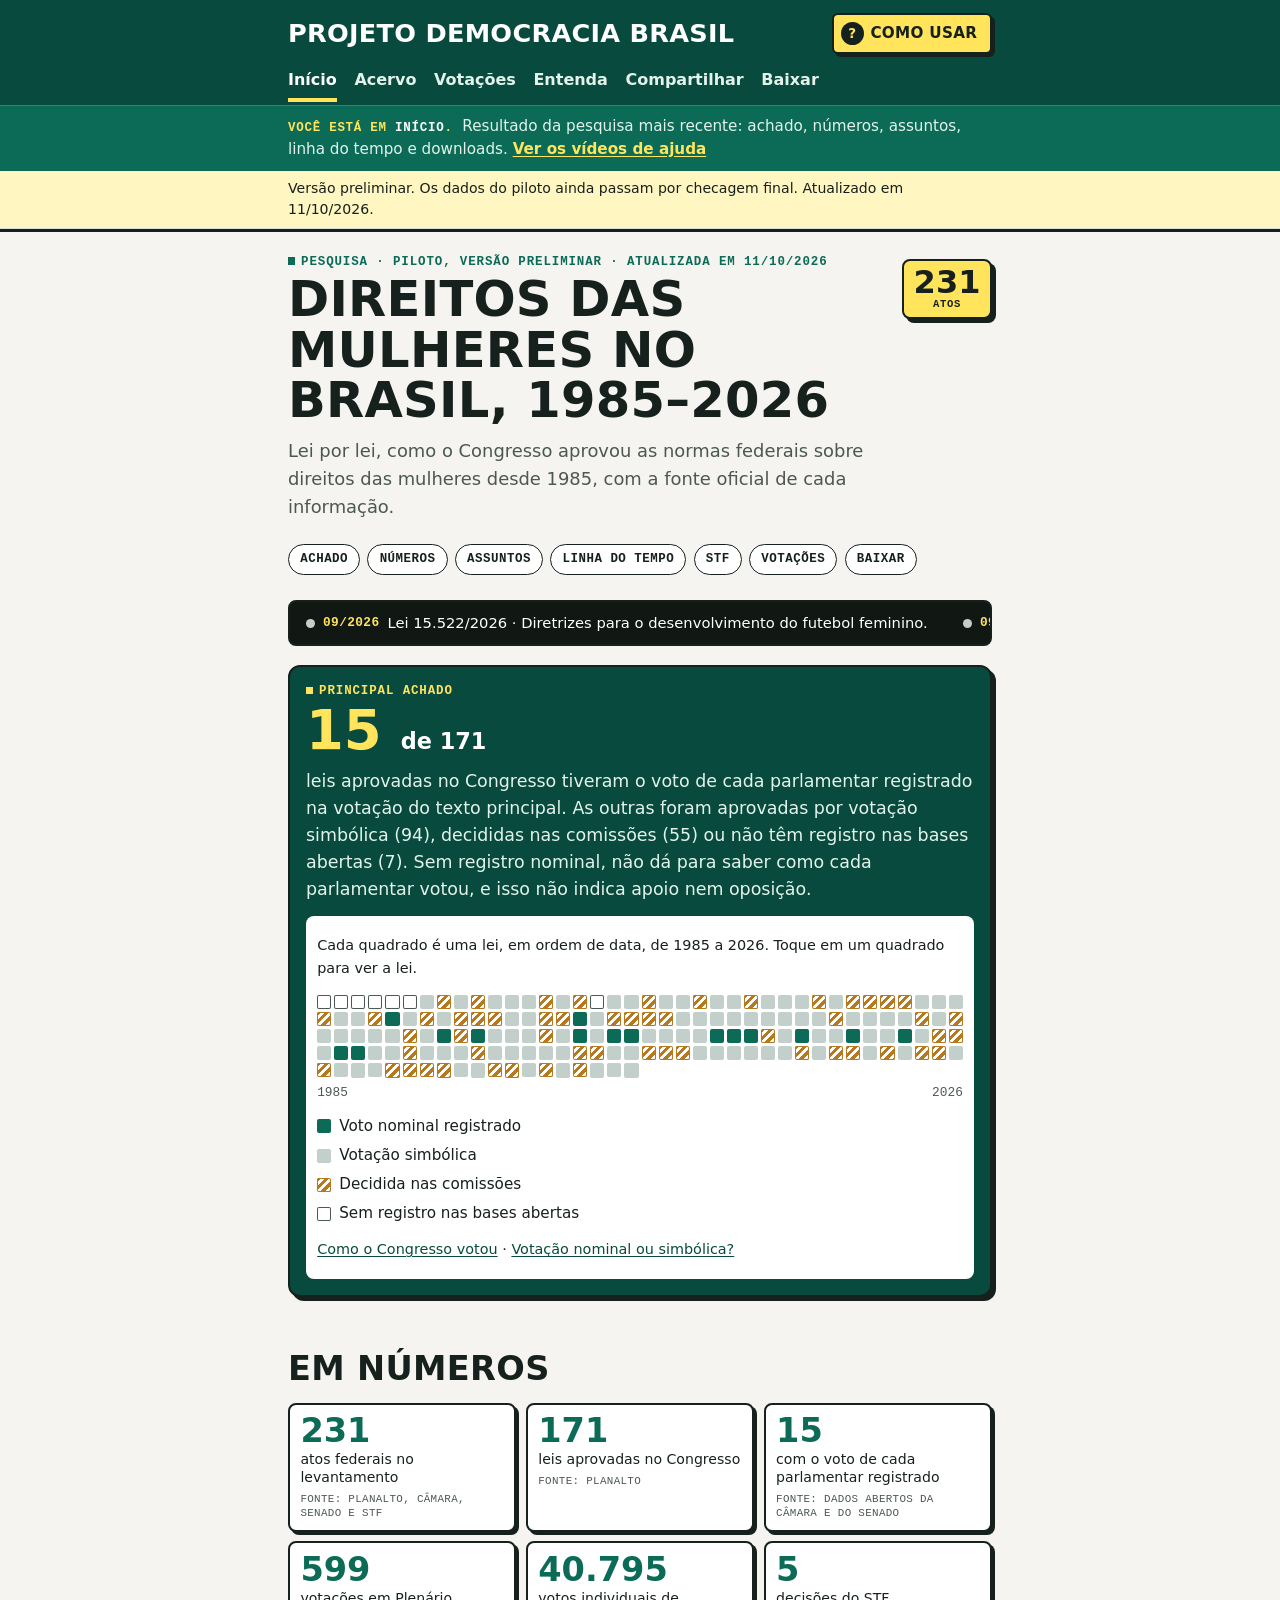
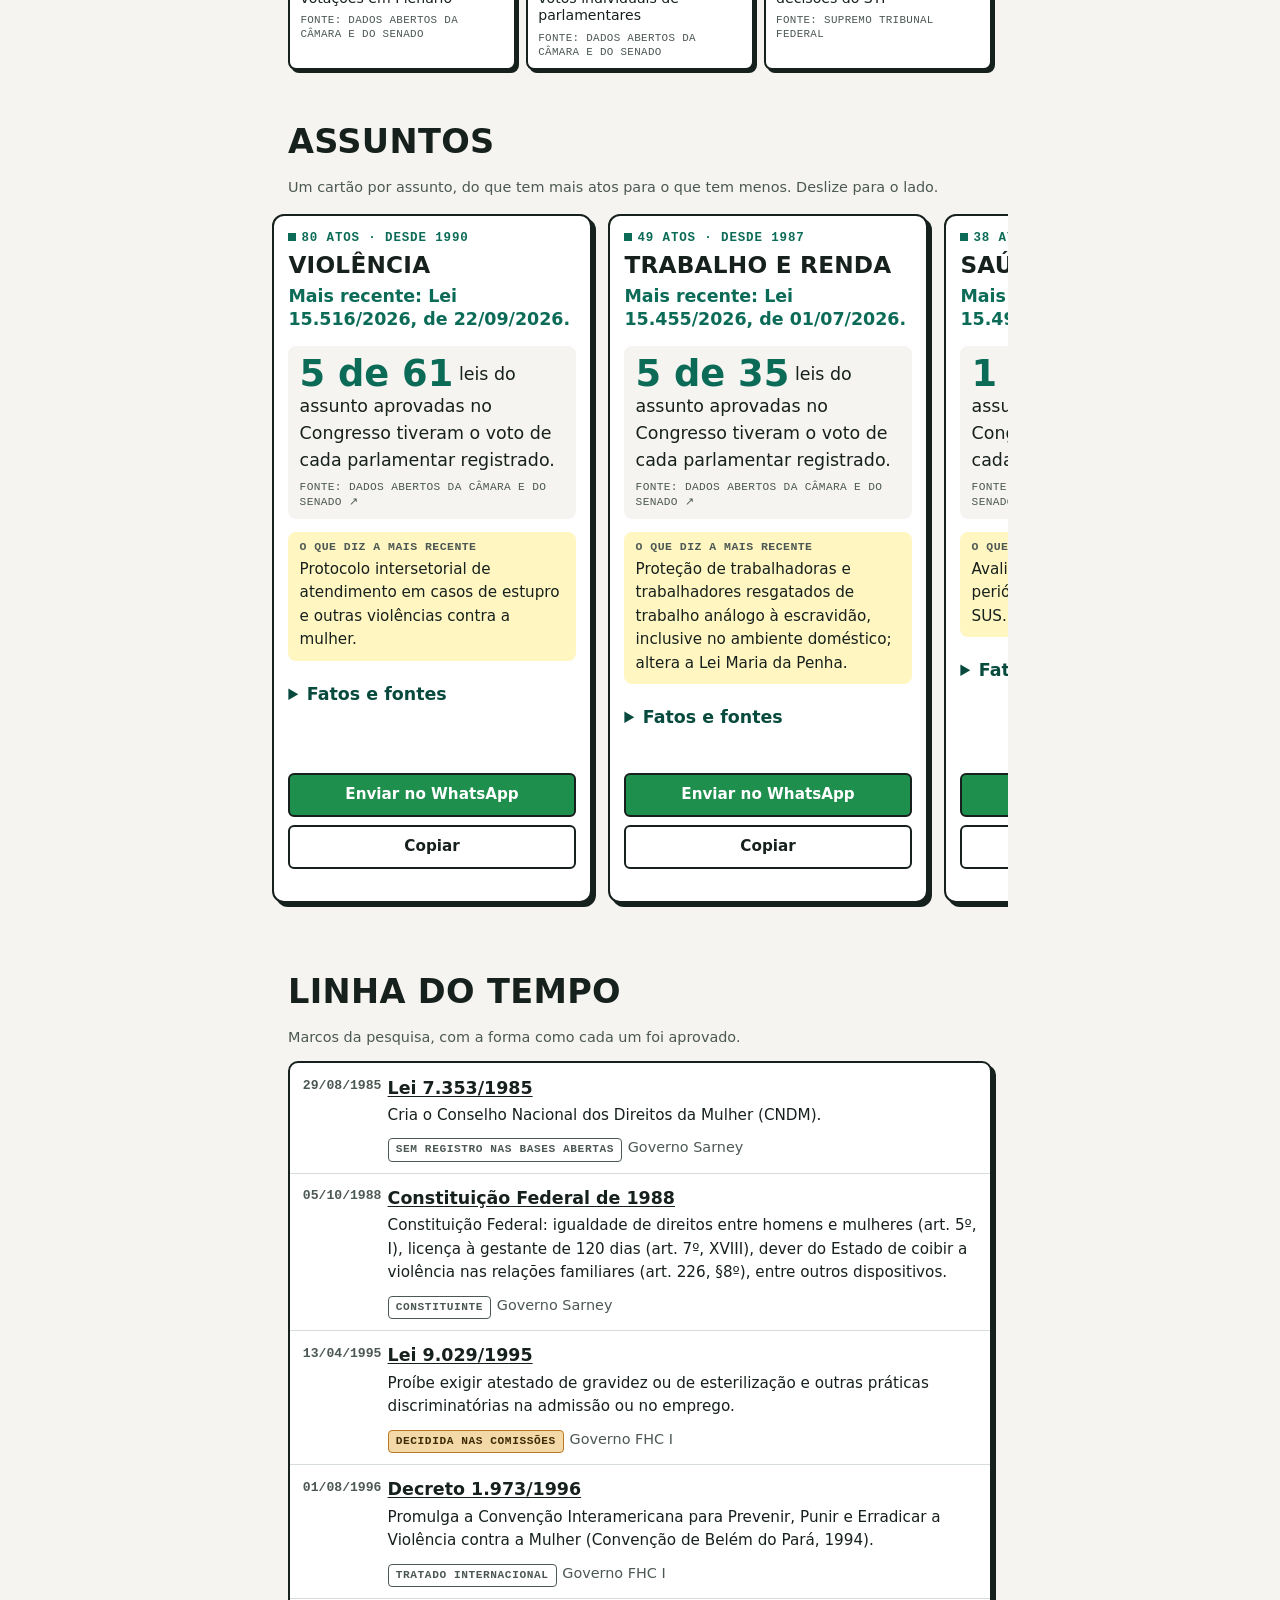
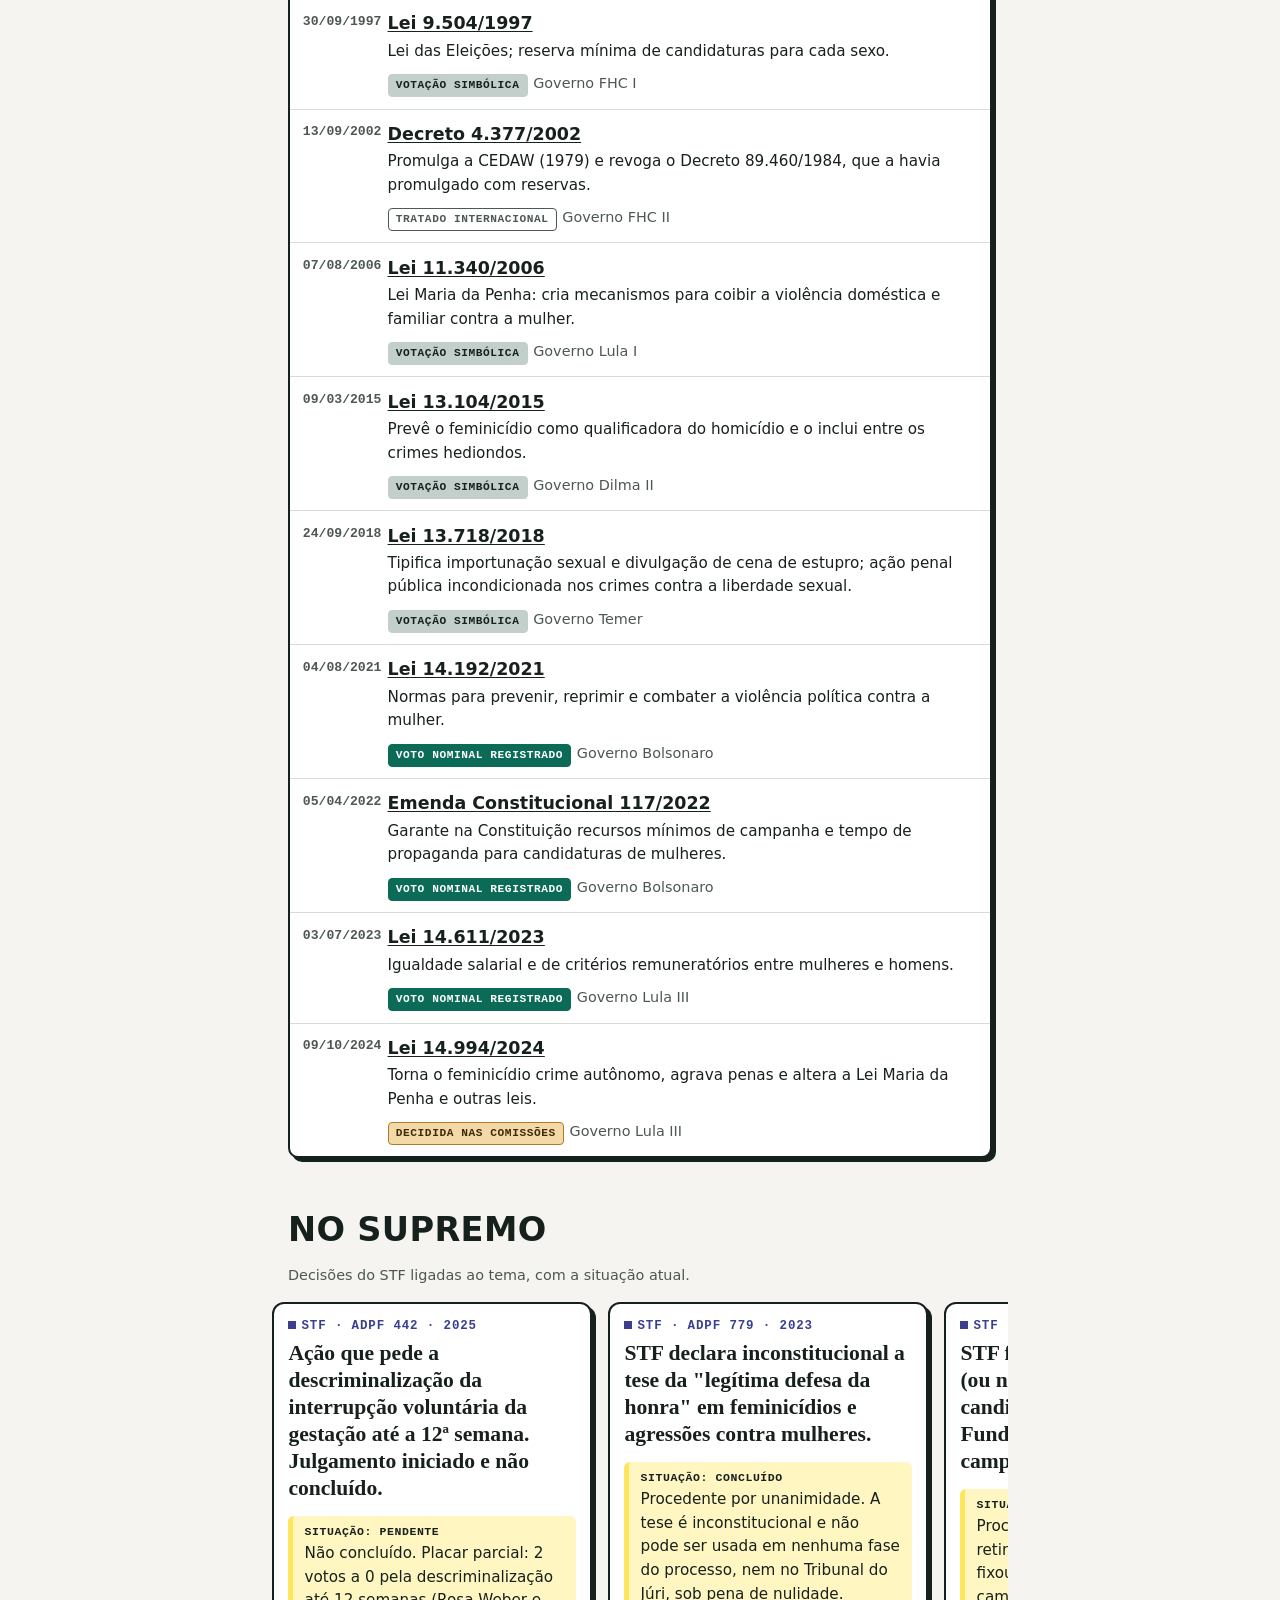
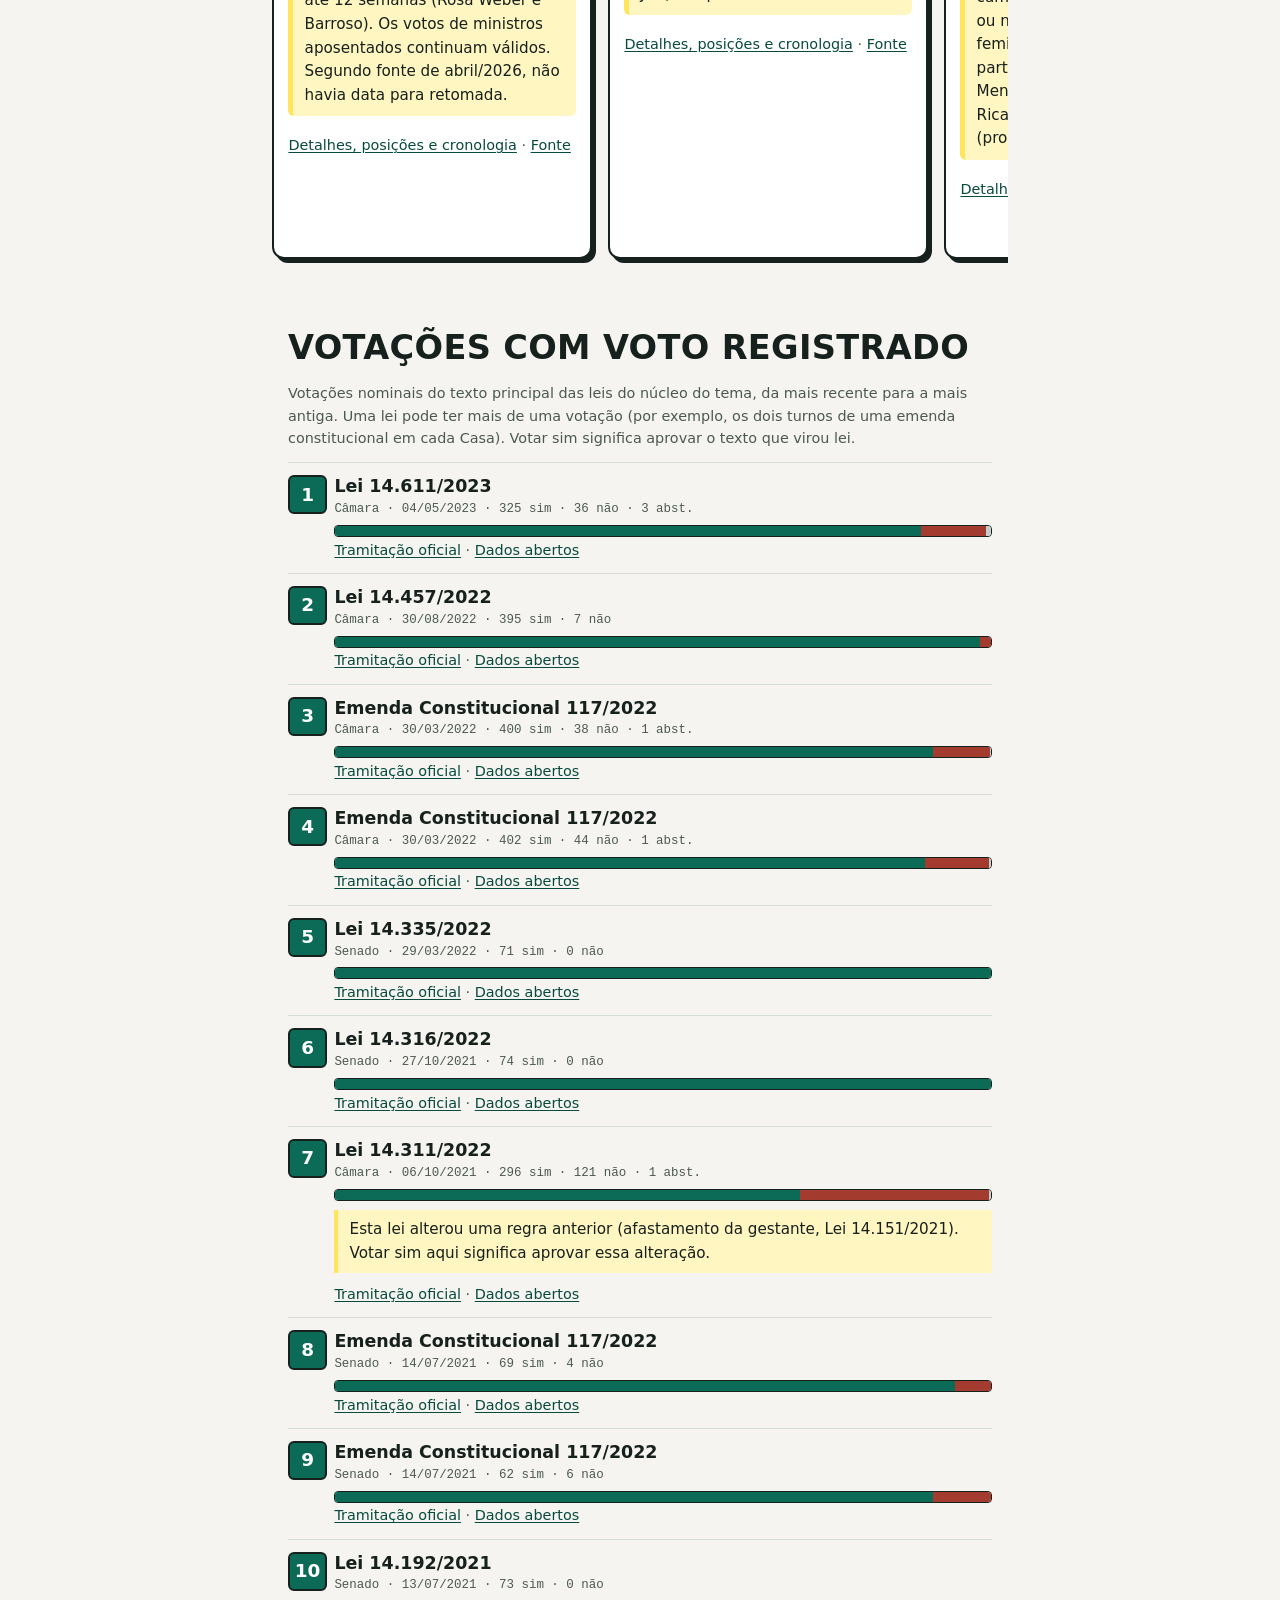
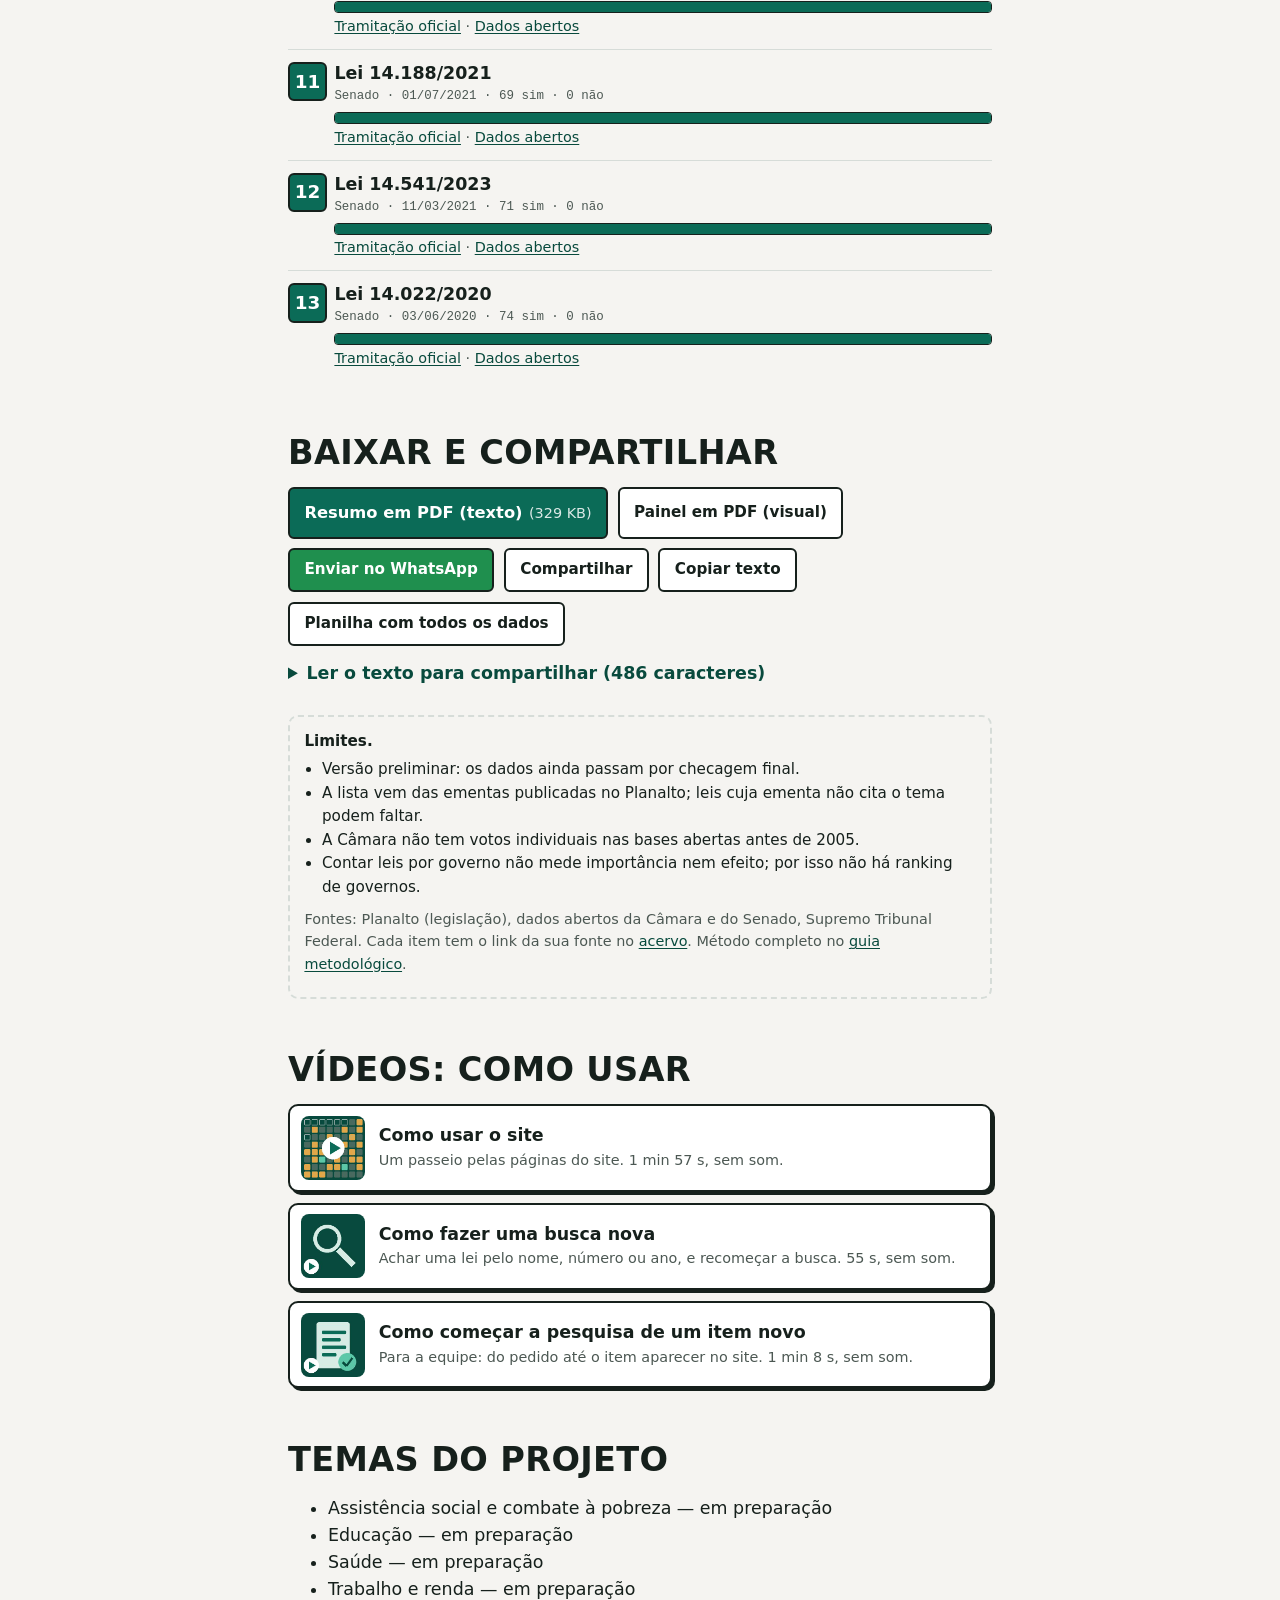
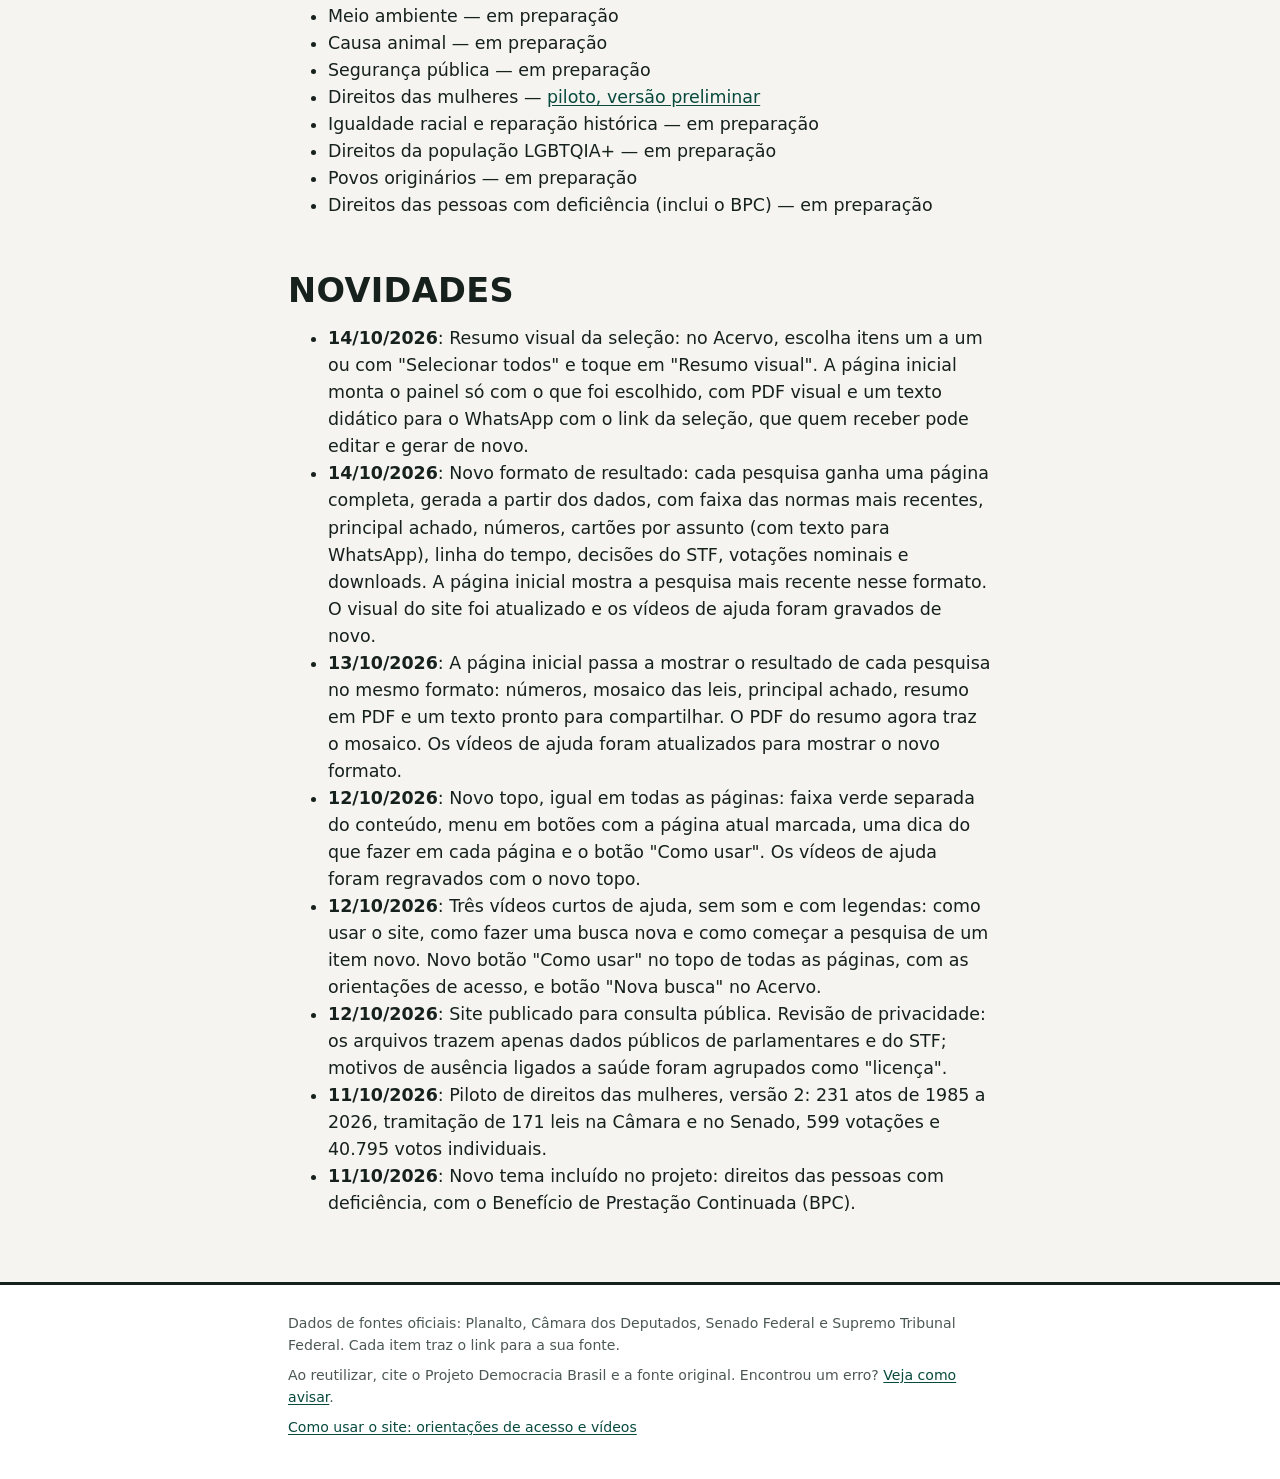
==== commit 6e7ea367: "Resumo visual da seleção no Acervo - "Selecionar todos" (e tirar todos) para a lista da busca. - "Re" ====
--- a/index.html
+++ b/index.html
@@ -24,6 +24,8 @@
 </header>
 <main id="conteudo"><div class="coluna">
 
+<div id="painel-selecao" hidden></div>
+<div id="resultado-destaque">
 <section class="resultado" id="pesquisa-direitos-das-mulheres" aria-labelledby="titulo-direitos-das-mulheres">
 <div class="r-abertura">
 <div><p class="rotulo">Pesquisa · Piloto, versão preliminar · atualizada em 11/10/2026</p>
@@ -180,6 +182,22 @@
 Resumo: https://adrianacorradi.github.io/projeto-democracia-brasil/pesquisa-direitos-das-mulheres.html#assunto-educacao-e-cultura</p>
 <div class="acoes"><a class="botao zap" href="https://wa.me/?text=Direitos%20das%20mulheres%20no%20Brasil%2C%201985%E2%80%932026%20%28piloto%2C%20vers%C3%A3o%20preliminar%29%20%E2%80%94%20Educa%C3%A7%C3%A3o%20e%20cultura.%0A%0AO%20levantamento%20re%C3%BAne%206%20atos%20federais%20sobre%20o%20assunto%20desde%202012.%20Das%206%20leis%20aprovadas%20no%20Congresso%2C%200%20tiveram%20o%20voto%20de%20cada%20parlamentar%20registrado%20na%20vota%C3%A7%C3%A3o%20do%20texto%20principal.%0A%0AFonte%3A%20https%3A//dadosabertos.camara.leg.br%0AResumo%3A%20https%3A//adrianacorradi.github.io/projeto-democracia-brasil/pesquisa-direitos-das-mulheres.html%23assunto-educacao-e-cultura" target="_blank" rel="noopener">Enviar no WhatsApp</a><button type="button" data-copiar="t-assunto-educacao-e-cultura">Copiar</button></div>
 <p class="status" role="status"></p>
+</article><article class="ccard" id="assunto-esporte">
+<p class="rotulo">4 atos · desde 2023</p>
+<h3>Esporte</h3>
+<p class="chamada">Mais recente: Lei 15.522/2026, de 28/09/2026.</p>
+<div class="dado"><span class="n">0 de 3</span>leis do assunto aprovadas no Congresso tiveram o voto de cada parlamentar registrado.<span class="fonte">Fonte: dados abertos da Câmara e do Senado ↗</span></div>
+<div class="recente"><b>O que diz a mais recente</b>Diretrizes para o desenvolvimento do futebol feminino.</div>
+<details class="mais"><summary>Fatos e fontes</summary><ul class="fatos"><li><a href="acervo.html#MUL-2026-021">Lei 15.522/2026</a> (2026): Diretrizes para o desenvolvimento do futebol feminino. <a href="https://www.planalto.gov.br/ccivil_03/_ato2023-2026/2026/lei/L15522.htm" rel="noopener">texto oficial</a></li><li><a href="acervo.html#MUL-2026-010">Lei 15.421/2026</a> (2026): Medidas para a Copa do Mundo Feminina FIFA 2027 e prêmio às jogadoras dos torneios de 1988 e 1991. <a href="https://www.planalto.gov.br/ccivil_03/_ato2023-2026/2026/lei/L15421.htm" rel="noopener">texto oficial</a></li><li><a href="acervo.html#MUL-2023-017">Lei 14.614/2023</a> (2023): Garante às atletas gestantes ou puérperas do Bolsa-Atleta o respeito à maternidade. <a href="https://www.planalto.gov.br/ccivil_03/_ato2023-2026/2023/lei/L14614.htm" rel="noopener">texto oficial</a></li><li><a href="acervo.html#MUL-2023-005">Decreto 11.458/2023</a> (2023): Estratégia Nacional para o Futebol Feminino. <a href="https://www.planalto.gov.br/ccivil_03/_ato2023-2026/2023/decreto/D11458.htm" rel="noopener">texto oficial</a></li></ul>
+<p class="pequeno"><a href="acervo.html?assunto=Esporte">Ver os 4 atos no acervo</a></p></details>
+<p class="post" id="t-assunto-esporte" hidden>Direitos das mulheres no Brasil, 1985–2026 (piloto, versão preliminar) — Esporte.
+
+O levantamento reúne 4 atos federais sobre o assunto desde 2023. Das 3 leis aprovadas no Congresso, 0 tiveram o voto de cada parlamentar registrado na votação do texto principal.
+
+Fonte: https://dadosabertos.camara.leg.br
+Resumo: https://adrianacorradi.github.io/projeto-democracia-brasil/pesquisa-direitos-das-mulheres.html#assunto-esporte</p>
+<div class="acoes"><a class="botao zap" href="https://wa.me/?text=Direitos%20das%20mulheres%20no%20Brasil%2C%201985%E2%80%932026%20%28piloto%2C%20vers%C3%A3o%20preliminar%29%20%E2%80%94%20Esporte.%0A%0AO%20levantamento%20re%C3%BAne%204%20atos%20federais%20sobre%20o%20assunto%20desde%202023.%20Das%203%20leis%20aprovadas%20no%20Congresso%2C%200%20tiveram%20o%20voto%20de%20cada%20parlamentar%20registrado%20na%20vota%C3%A7%C3%A3o%20do%20texto%20principal.%0A%0AFonte%3A%20https%3A//dadosabertos.camara.leg.br%0AResumo%3A%20https%3A//adrianacorradi.github.io/projeto-democracia-brasil/pesquisa-direitos-das-mulheres.html%23assunto-esporte" target="_blank" rel="noopener">Enviar no WhatsApp</a><button type="button" data-copiar="t-assunto-esporte">Copiar</button></div>
+<p class="status" role="status"></p>
 </article><article class="ccard" id="assunto-direitos-reprodutivos">
 <p class="rotulo">4 atos · desde 1996</p>
 <h3>Direitos reprodutivos</h3>
@@ -195,22 +213,6 @@
 Fonte: https://dadosabertos.camara.leg.br
 Resumo: https://adrianacorradi.github.io/projeto-democracia-brasil/pesquisa-direitos-das-mulheres.html#assunto-direitos-reprodutivos</p>
 <div class="acoes"><a class="botao zap" href="https://wa.me/?text=Direitos%20das%20mulheres%20no%20Brasil%2C%201985%E2%80%932026%20%28piloto%2C%20vers%C3%A3o%20preliminar%29%20%E2%80%94%20Direitos%20reprodutivos.%0A%0AO%20levantamento%20re%C3%BAne%204%20atos%20federais%20sobre%20o%20assunto%20desde%201996.%20Das%202%20leis%20aprovadas%20no%20Congresso%2C%200%20tiveram%20o%20voto%20de%20cada%20parlamentar%20registrado%20na%20vota%C3%A7%C3%A3o%20do%20texto%20principal.%0A%0AFonte%3A%20https%3A//dadosabertos.camara.leg.br%0AResumo%3A%20https%3A//adrianacorradi.github.io/projeto-democracia-brasil/pesquisa-direitos-das-mulheres.html%23assunto-direitos-reprodutivos" target="_blank" rel="noopener">Enviar no WhatsApp</a><button type="button" data-copiar="t-assunto-direitos-reprodutivos">Copiar</button></div>
-<p class="status" role="status"></p>
-</article><article class="ccard" id="assunto-esporte">
-<p class="rotulo">4 atos · desde 2023</p>
-<h3>Esporte</h3>
-<p class="chamada">Mais recente: Lei 15.522/2026, de 28/09/2026.</p>
-<div class="dado"><span class="n">0 de 3</span>leis do assunto aprovadas no Congresso tiveram o voto de cada parlamentar registrado.<span class="fonte">Fonte: dados abertos da Câmara e do Senado ↗</span></div>
-<div class="recente"><b>O que diz a mais recente</b>Diretrizes para o desenvolvimento do futebol feminino.</div>
-<details class="mais"><summary>Fatos e fontes</summary><ul class="fatos"><li><a href="acervo.html#MUL-2026-021">Lei 15.522/2026</a> (2026): Diretrizes para o desenvolvimento do futebol feminino. <a href="https://www.planalto.gov.br/ccivil_03/_ato2023-2026/2026/lei/L15522.htm" rel="noopener">texto oficial</a></li><li><a href="acervo.html#MUL-2026-010">Lei 15.421/2026</a> (2026): Medidas para a Copa do Mundo Feminina FIFA 2027 e prêmio às jogadoras dos torneios de 1988 e 1991. <a href="https://www.planalto.gov.br/ccivil_03/_ato2023-2026/2026/lei/L15421.htm" rel="noopener">texto oficial</a></li><li><a href="acervo.html#MUL-2023-017">Lei 14.614/2023</a> (2023): Garante às atletas gestantes ou puérperas do Bolsa-Atleta o respeito à maternidade. <a href="https://www.planalto.gov.br/ccivil_03/_ato2023-2026/2023/lei/L14614.htm" rel="noopener">texto oficial</a></li><li><a href="acervo.html#MUL-2023-005">Decreto 11.458/2023</a> (2023): Estratégia Nacional para o Futebol Feminino. <a href="https://www.planalto.gov.br/ccivil_03/_ato2023-2026/2023/decreto/D11458.htm" rel="noopener">texto oficial</a></li></ul>
-<p class="pequeno"><a href="acervo.html?assunto=Esporte">Ver os 4 atos no acervo</a></p></details>
-<p class="post" id="t-assunto-esporte" hidden>Direitos das mulheres no Brasil, 1985–2026 (piloto, versão preliminar) — Esporte.
-
-O levantamento reúne 4 atos federais sobre o assunto desde 2023. Das 3 leis aprovadas no Congresso, 0 tiveram o voto de cada parlamentar registrado na votação do texto principal.
-
-Fonte: https://dadosabertos.camara.leg.br
-Resumo: https://adrianacorradi.github.io/projeto-democracia-brasil/pesquisa-direitos-das-mulheres.html#assunto-esporte</p>
-<div class="acoes"><a class="botao zap" href="https://wa.me/?text=Direitos%20das%20mulheres%20no%20Brasil%2C%201985%E2%80%932026%20%28piloto%2C%20vers%C3%A3o%20preliminar%29%20%E2%80%94%20Esporte.%0A%0AO%20levantamento%20re%C3%BAne%204%20atos%20federais%20sobre%20o%20assunto%20desde%202023.%20Das%203%20leis%20aprovadas%20no%20Congresso%2C%200%20tiveram%20o%20voto%20de%20cada%20parlamentar%20registrado%20na%20vota%C3%A7%C3%A3o%20do%20texto%20principal.%0A%0AFonte%3A%20https%3A//dadosabertos.camara.leg.br%0AResumo%3A%20https%3A//adrianacorradi.github.io/projeto-democracia-brasil/pesquisa-direitos-das-mulheres.html%23assunto-esporte" target="_blank" rel="noopener">Enviar no WhatsApp</a><button type="button" data-copiar="t-assunto-esporte">Copiar</button></div>
 <p class="status" role="status"></p>
 </article><article class="ccard" id="assunto-assistencia-e-renda">
 <p class="rotulo">2 atos · desde 2014</p>
@@ -315,9 +317,10 @@
 
 <div class="pequeno"><a href="https://www25.senado.leg.br/web/atividade/materias/-/materia/142091" rel="noopener">Tramitação oficial</a> · <a href="https://legis.senado.leg.br/dadosabertos/votacao?codigoMateria=142091" rel="noopener">Dados abertos</a></div></div></li></ol>
 
-<h2 id="baixar-direitos-das-mulheres">Baixar e compartilhar</h2>
+<h2 id="baixar-direitos-das-mulheres" class="so-tela">Baixar e compartilhar</h2>
 <div class="acoes-pesquisa">
-<a class="botao cheio" href="downloads/resumo_piloto_direitos_mulheres.pdf" download>Baixar o resumo em PDF <span class="pequeno">(329 KB)</span></a>
+<a class="botao cheio" href="downloads/resumo_piloto_direitos_mulheres.pdf" download>Resumo em PDF (texto) <span class="pequeno">(329 KB)</span></a>
+<button type="button" data-imprimir="pesquisa-direitos-das-mulheres">Painel em PDF (visual)</button>
 <a class="botao zap" href="https://wa.me/?text=Direitos%20das%20mulheres%20no%20Brasil%2C%201985%E2%80%932026%20%28piloto%2C%20vers%C3%A3o%20preliminar%29.%0A%0ADas%20171%20leis%2C%20leis%20complementares%20e%20emendas%20constitucionais%20aprovadas%20no%20Congresso%2C%20s%C3%B3%2015%20tiveram%20o%20voto%20de%20cada%20parlamentar%20registrado%20na%20vota%C3%A7%C3%A3o%20do%20texto%20principal.%20As%20outras%3A%20vota%C3%A7%C3%A3o%20simb%C3%B3lica%20%2894%29%2C%20decis%C3%A3o%20nas%20comiss%C3%B5es%20%2855%29%20ou%20sem%20registro%20nas%20bases%20abertas%20%287%29.%0A%0AFonte%3A%20https%3A//dadosabertos.camara.leg.br%0AResumo%3A%20https%3A//adrianacorradi.github.io/projeto-democracia-brasil/pesquisa-direitos-das-mulheres.html" target="_blank" rel="noopener">Enviar no WhatsApp</a>
 <button type="button" data-copiar="texto-direitos-das-mulheres" data-share>Compartilhar</button>
 <button type="button" data-copiar="texto-direitos-das-mulheres">Copiar texto</button>
@@ -341,18 +344,19 @@
 <p class="pequeno">Fontes: Planalto (legislação), dados abertos da Câmara e do Senado, Supremo Tribunal Federal. Cada item tem o link da sua fonte no <a href="acervo.html">acervo</a>. Método completo no <a href="downloads/guia_metodologico.md">guia metodológico</a>.</p>
 </div>
 </section>
+</div>
 
 
 <h2 id="videos">Vídeos: como usar</h2>
 <div class="videos"><details class="video-tutorial" id="video-como-usar">
-<summary><img src="assets/video-como-usar-mini.jpg" alt="" width="64" height="64"><span><strong>Como usar o site</strong><br><span class="pequeno">Um passeio pelas páginas do site. 1 min 48 s, sem som.</span></span></summary>
+<summary><img src="assets/video-como-usar-mini.jpg" alt="" width="64" height="64"><span><strong>Como usar o site</strong><br><span class="pequeno">Um passeio pelas páginas do site. 1 min 57 s, sem som.</span></span></summary>
 <div class="video-caixa">
 <video controls preload="none" playsinline data-poster="assets/video-como-usar-capa.jpg" width="540" height="960" aria-describedby="roteiro-como-usar">
 <source src="assets/video-como-usar.mp4" type="video/mp4">
 Seu navegador não toca este vídeo. <a href="assets/video-como-usar.mp4">Baixe o vídeo</a>.
 </video>
-<p class="pequeno"><a href="assets/video-como-usar.mp4" download>Baixar o vídeo</a> (3,6 MB). Sem som, com legendas.</p>
-<details class="mais" id="roteiro-como-usar"><summary>Ler o que o vídeo mostra</summary><ol><li><strong>Em todas as páginas.</strong> No alto de cada página ficam o menu, uma dica do que fazer ali e o botão “Como usar”.</li><li><strong>Início.</strong> A página inicial mostra o resultado completo da pesquisa mais recente, a começar pelo principal achado.</li><li><strong>Início.</strong> A cor mostra como a lei foi votada. Verde: o voto de cada parlamentar foi registrado.</li><li><strong>Início.</strong> Os cartões de assunto deslizam para o lado. Cada um traz um número, a fonte e botões para enviar.</li><li><strong>Início.</strong> No fim do resultado, baixe o resumo em PDF ou compartilhe o texto pronto, com a fonte oficial.</li><li><strong>Início.</strong> Toque em um quadrado para abrir a lei.</li><li><strong>Acervo.</strong> A ficha mostra quem propôs, como a lei foi votada na Câmara e no Senado e o link para o texto oficial.</li><li><strong>Acervo.</strong> No Acervo, busque por palavra, número da lei ou ano.</li><li><strong>Acervo.</strong> Em “Filtrar”, escolha o tipo de ato, o governo, o assunto ou a forma de votação.</li><li><strong>Acervo.</strong> Toque em “Adicionar à seleção” nas leis que quiser e depois em “PDF” para baixar só elas.</li><li><strong>Votações.</strong> Veja o placar das votações com voto registrado e como votou cada partido.</li><li><strong>Entenda.</strong> O caminho de uma lei e o significado de cada termo, em linguagem simples.</li><li><strong>Compartilhar.</strong> Textos curtos com a fonte oficial, prontos para copiar e enviar.</li><li><strong>Baixar.</strong> O resumo em PDF, a planilha completa e os dados abertos para baixar.</li></ol></details>
+<p class="pequeno"><a href="assets/video-como-usar.mp4" download>Baixar o vídeo</a> (3,9 MB). Sem som, com legendas.</p>
+<details class="mais" id="roteiro-como-usar"><summary>Ler o que o vídeo mostra</summary><ol><li><strong>Em todas as páginas.</strong> No alto de cada página ficam o menu, uma dica do que fazer ali e o botão “Como usar”.</li><li><strong>Início.</strong> A página inicial mostra o resultado completo da pesquisa mais recente, a começar pelo principal achado.</li><li><strong>Início.</strong> A cor mostra como a lei foi votada. Verde: o voto de cada parlamentar foi registrado.</li><li><strong>Início.</strong> Os cartões de assunto deslizam para o lado. Cada um traz um número, a fonte e botões para enviar.</li><li><strong>Início.</strong> No fim do resultado, baixe o resumo em PDF ou compartilhe o texto pronto, com a fonte oficial.</li><li><strong>Início.</strong> Toque em um quadrado para abrir a lei.</li><li><strong>Acervo.</strong> A ficha mostra quem propôs, como a lei foi votada na Câmara e no Senado e o link para o texto oficial.</li><li><strong>Acervo.</strong> No Acervo, busque por palavra, número da lei ou ano.</li><li><strong>Acervo.</strong> Em “Filtrar”, escolha o tipo de ato, o governo, o assunto ou a forma de votação.</li><li><strong>Acervo.</strong> Escolha leis uma a uma ou toque em “Selecionar todos”. Depois, toque em “Resumo visual”.</li><li><strong>Resumo visual.</strong> O painel mostra só as leis escolhidas. Baixe em PDF ou envie no WhatsApp, com o link para editar.</li><li><strong>Votações.</strong> Veja o placar das votações com voto registrado e como votou cada partido.</li><li><strong>Entenda.</strong> O caminho de uma lei e o significado de cada termo, em linguagem simples.</li><li><strong>Compartilhar.</strong> Textos curtos com a fonte oficial, prontos para copiar e enviar.</li><li><strong>Baixar.</strong> O resumo em PDF, a planilha completa e os dados abertos para baixar.</li></ol></details>
 </div>
 </details><details class="video-tutorial" id="video-nova-busca">
 <summary><img src="assets/video-nova-busca-mini.jpg" alt="" width="64" height="64"><span><strong>Como fazer uma busca nova</strong><br><span class="pequeno">Achar uma lei pelo nome, número ou ano, e recomeçar a busca. 55 s, sem som.</span></span></summary>
@@ -380,7 +384,7 @@
 <ul><li>Assistência social e combate à pobreza — em preparação</li><li>Educação — em preparação</li><li>Saúde — em preparação</li><li>Trabalho e renda — em preparação</li><li>Meio ambiente — em preparação</li><li>Causa animal — em preparação</li><li>Segurança pública — em preparação</li><li>Direitos das mulheres — <a href="pesquisa-direitos-das-mulheres.html">piloto, versão preliminar</a></li><li>Igualdade racial e reparação histórica — em preparação</li><li>Direitos da população LGBTQIA+ — em preparação</li><li>Povos originários — em preparação</li><li>Direitos das pessoas com deficiência (inclui o BPC) — em preparação</li></ul>
 
 <h2 id="novidades">Novidades</h2>
-<ul><li><strong>14/10/2026</strong>: Novo formato de resultado: cada pesquisa ganha uma página completa, gerada a partir dos dados, com faixa das normas mais recentes, principal achado, números, cartões por assunto (com texto para WhatsApp), linha do tempo, decisões do STF, votações nominais e downloads. A página inicial mostra a pesquisa mais recente nesse formato. O visual do site foi atualizado e os vídeos de ajuda foram gravados de novo.</li><li><strong>13/10/2026</strong>: A página inicial passa a mostrar o resultado de cada pesquisa no mesmo formato: números, mosaico das leis, principal achado, resumo em PDF e um texto pronto para compartilhar. O PDF do resumo agora traz o mosaico. Os vídeos de ajuda foram atualizados para mostrar o novo formato.</li><li><strong>12/10/2026</strong>: Novo topo, igual em todas as páginas: faixa verde separada do conteúdo, menu em botões com a página atual marcada, uma dica do que fazer em cada página e o botão &quot;Como usar&quot;. Os vídeos de ajuda foram regravados com o novo topo.</li><li><strong>12/10/2026</strong>: Três vídeos curtos de ajuda, sem som e com legendas: como usar o site, como fazer uma busca nova e como começar a pesquisa de um item novo. Novo botão &quot;Como usar&quot; no topo de todas as páginas, com as orientações de acesso, e botão &quot;Nova busca&quot; no Acervo.</li><li><strong>12/10/2026</strong>: Site publicado para consulta pública. Revisão de privacidade: os arquivos trazem apenas dados públicos de parlamentares e do STF; motivos de ausência ligados a saúde foram agrupados como &quot;licença&quot;.</li><li><strong>11/10/2026</strong>: Piloto de direitos das mulheres, versão 2: 231 atos de 1985 a 2026, tramitação de 171 leis na Câmara e no Senado, 599 votações e 40.795 votos individuais.</li><li><strong>11/10/2026</strong>: Novo tema incluído no projeto: direitos das pessoas com deficiência, com o Benefício de Prestação Continuada (BPC).</li></ul>
+<ul><li><strong>14/10/2026</strong>: Resumo visual da seleção: no Acervo, escolha itens um a um ou com &quot;Selecionar todos&quot; e toque em &quot;Resumo visual&quot;. A página inicial monta o painel só com o que foi escolhido, com PDF visual e um texto didático para o WhatsApp com o link da seleção, que quem receber pode editar e gerar de novo.</li><li><strong>14/10/2026</strong>: Novo formato de resultado: cada pesquisa ganha uma página completa, gerada a partir dos dados, com faixa das normas mais recentes, principal achado, números, cartões por assunto (com texto para WhatsApp), linha do tempo, decisões do STF, votações nominais e downloads. A página inicial mostra a pesquisa mais recente nesse formato. O visual do site foi atualizado e os vídeos de ajuda foram gravados de novo.</li><li><strong>13/10/2026</strong>: A página inicial passa a mostrar o resultado de cada pesquisa no mesmo formato: números, mosaico das leis, principal achado, resumo em PDF e um texto pronto para compartilhar. O PDF do resumo agora traz o mosaico. Os vídeos de ajuda foram atualizados para mostrar o novo formato.</li><li><strong>12/10/2026</strong>: Novo topo, igual em todas as páginas: faixa verde separada do conteúdo, menu em botões com a página atual marcada, uma dica do que fazer em cada página e o botão &quot;Como usar&quot;. Os vídeos de ajuda foram regravados com o novo topo.</li><li><strong>12/10/2026</strong>: Três vídeos curtos de ajuda, sem som e com legendas: como usar o site, como fazer uma busca nova e como começar a pesquisa de um item novo. Novo botão &quot;Como usar&quot; no topo de todas as páginas, com as orientações de acesso, e botão &quot;Nova busca&quot; no Acervo.</li><li><strong>12/10/2026</strong>: Site publicado para consulta pública. Revisão de privacidade: os arquivos trazem apenas dados públicos de parlamentares e do STF; motivos de ausência ligados a saúde foram agrupados como &quot;licença&quot;.</li><li><strong>11/10/2026</strong>: Piloto de direitos das mulheres, versão 2: 231 atos de 1985 a 2026, tramitação de 171 leis na Câmara e no Senado, 599 votações e 40.795 votos individuais.</li><li><strong>11/10/2026</strong>: Novo tema incluído no projeto: direitos das pessoas com deficiência, com o Benefício de Prestação Continuada (BPC).</li></ul>
 
 </div></main>
 <footer class="rodape"><div class="coluna">
--- a/assets/estilo.css
+++ b/assets/estilo.css
@@ -102,6 +102,10 @@
 label{display:grid;gap:.2rem;font-size:.92rem}
 select{font:inherit;padding:.5rem;border:1px solid var(--borda);border-radius:6px;background:var(--papel);color:var(--tinta)}
 .contagem{font:600 .85rem/1.4 var(--mono);color:var(--tinta-2)}
+.linha-contagem{display:flex;align-items:center;justify-content:space-between;gap:.6rem;flex-wrap:wrap}
+.linha-contagem .contagem{margin:0}
+.pequeno-botao{font-size:.85rem;min-height:38px;padding:.3rem .7rem}
+.pequeno-botao[aria-pressed="true"]{background:var(--superficie);color:var(--tinta);border-style:dashed}
 ol.acervo{list-style:none;padding:0;margin:0}
 ol.acervo>li{border-top:1px solid var(--borda);padding:1rem 0}
 ol.acervo h3{margin:0 0 .15rem;font-size:1.15rem}
@@ -123,7 +127,9 @@
 .botao.zap{background:var(--zap);color:#fff;border-color:var(--traco)}
 .barra-selecao{position:sticky;bottom:0;background:var(--superficie);border-top:2px solid var(--traco);padding:.4rem 0;z-index:5}
 .barra-selecao[hidden]{display:none}
-.barra-selecao .coluna{display:flex;gap:.4rem;align-items:center}
+.barra-selecao .coluna{display:flex;flex-wrap:wrap;gap:.4rem;align-items:center}
+.barra-selecao #resumo-selecao{flex:1 1 100%;min-height:42px;font-size:.95rem}
+@media (min-width:40rem){.barra-selecao #resumo-selecao{flex:0 1 auto}}
 .barra-selecao strong{margin-right:auto;font-size:.9rem;line-height:1.2}
 .barra-selecao button{font-size:.85rem;padding:.35rem .6rem;min-height:40px}
 .status{font-size:.9rem;color:var(--link);min-height:1.2em}
@@ -267,3 +273,22 @@
   .mosaico{grid-template-columns:repeat(auto-fill,minmax(11px,1fr));gap:2px}
 }
 .so-impressao{display:none}
+@media print{
+  :root,:root:not([data-theme="light"]){
+    --papel:#f5f4f1; --superficie:#ffffff; --tinta:#16201c; --tinta-2:#4c5853; --borda:#d6dcd8; --traco:#16201c;
+    --verde:#0b6b57; --verde-escuro:#084a3d; --marca:#ffe45c; --marca-fundo:#fff6c2; --ambar:#b7791f; --vermelho:#a33b2f;
+    --simbolica:#c3cfca; --link:#084a3d; --sobre-verde:#ffffff; --zap:#1f8f4e;
+    --topo:#084a3d; --topo-2:#0b6b57; --sobre-topo:#ffffff; --sobre-topo-2:#e3f3ec; --faixa:#111814; --sombra:none;
+  }
+  body.imprimir-painel main .coluna>*:not(.alvo-impressao){display:none!important}
+  body.imprimir-painel .alvo-impressao .acoes-pesquisa,body.imprimir-painel .alvo-impressao .status,body.imprimir-painel .alvo-impressao .acoes,
+  body.imprimir-painel .alvo-impressao .sumario,body.imprimir-painel .alvo-impressao .faixa,body.imprimir-painel .alvo-impressao details{display:none!important}
+  body.imprimir-painel *{-webkit-print-color-adjust:exact;print-color-adjust:exact}
+  body.imprimir-painel a[href]::after{content:none!important}
+  body.imprimir-painel .carrossel{display:grid!important;grid-template-columns:1fr 1fr;gap:.6rem;overflow:visible!important;margin:0!important;padding:0!important}
+  body.imprimir-painel .carrossel>*{max-width:none!important}
+  body.imprimir-painel .ccard,body.imprimir-painel .grade-numeros li,body.imprimir-painel ol.tempo li,body.imprimir-painel ol.ranking li,body.imprimir-painel .achado{break-inside:avoid}
+  body.imprimir-painel .grade-numeros{grid-template-columns:repeat(3,1fr)}
+  body.imprimir-painel h1{font-size:2rem}body.imprimir-painel h2{font-size:1.4rem;break-after:avoid}
+  body.imprimir-painel .so-impressao{display:block!important;font-size:8.5pt;word-break:break-all;margin-top:.6rem}
+}
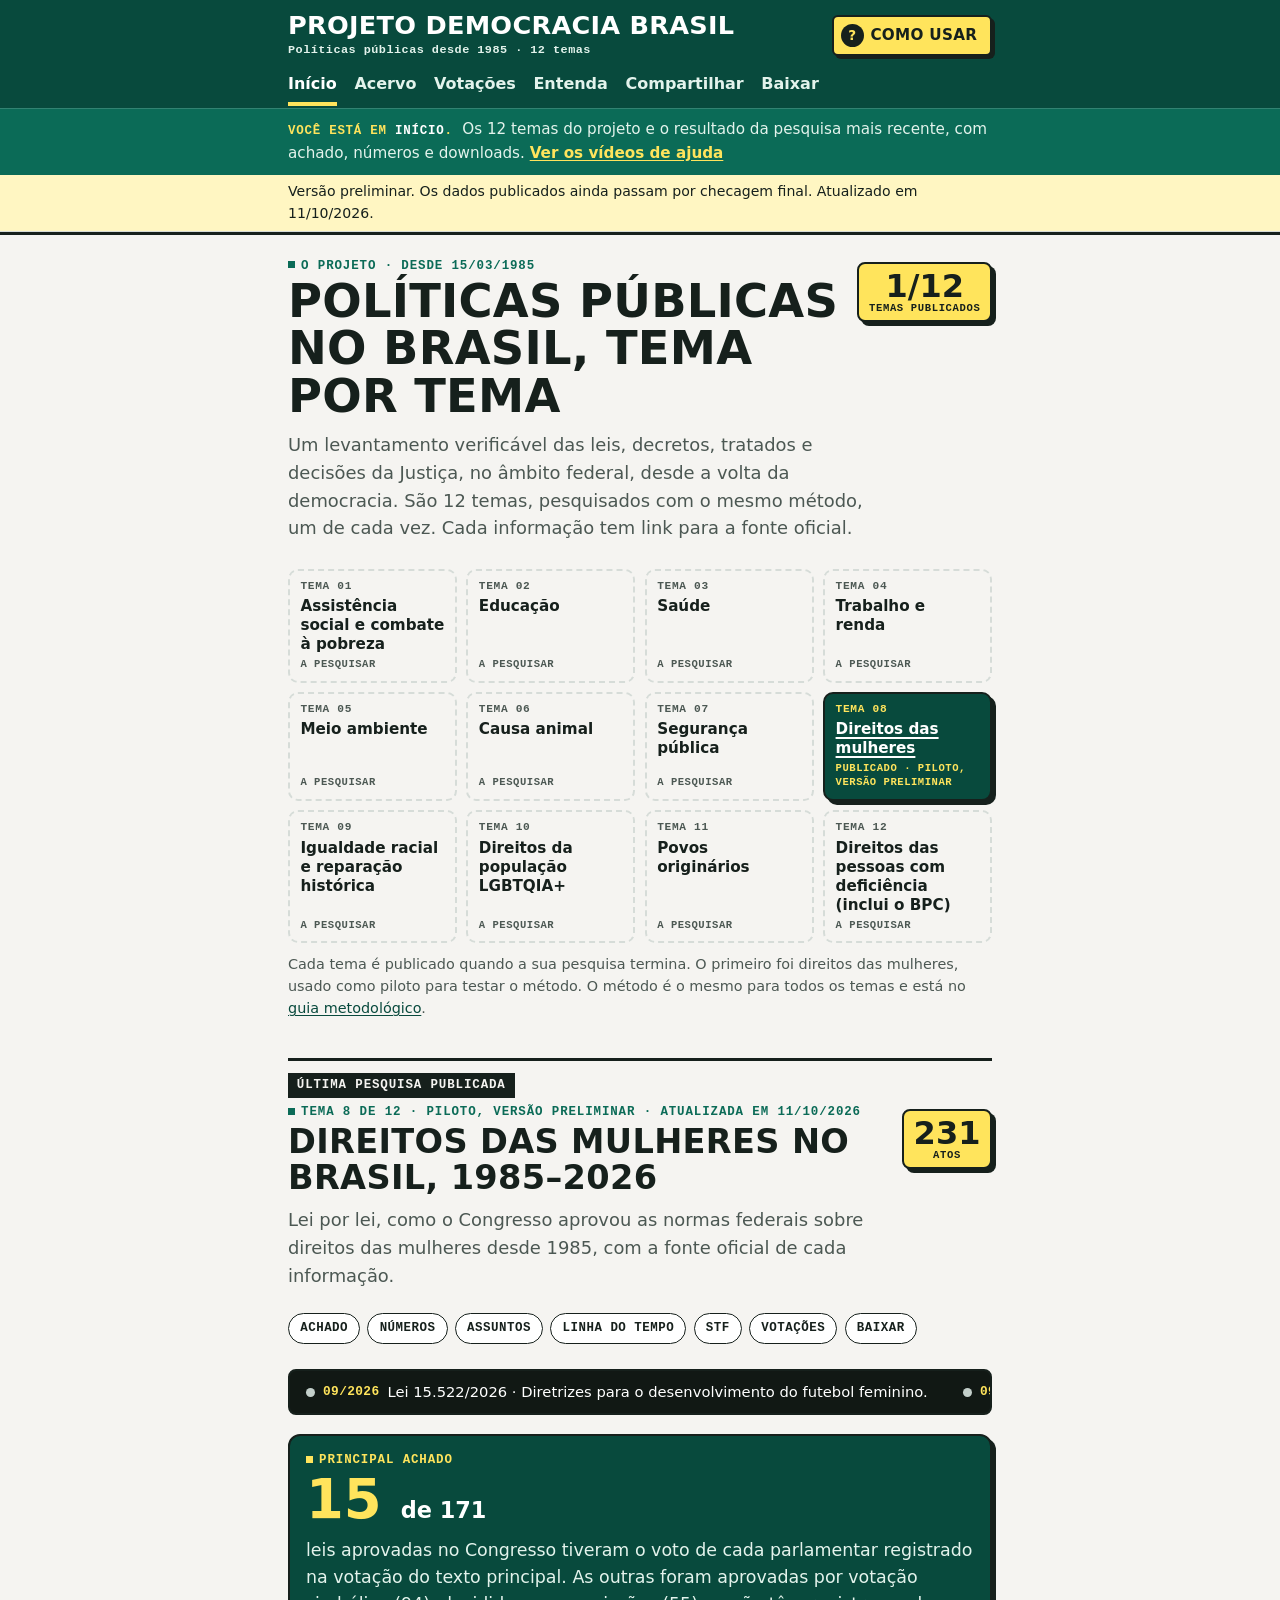
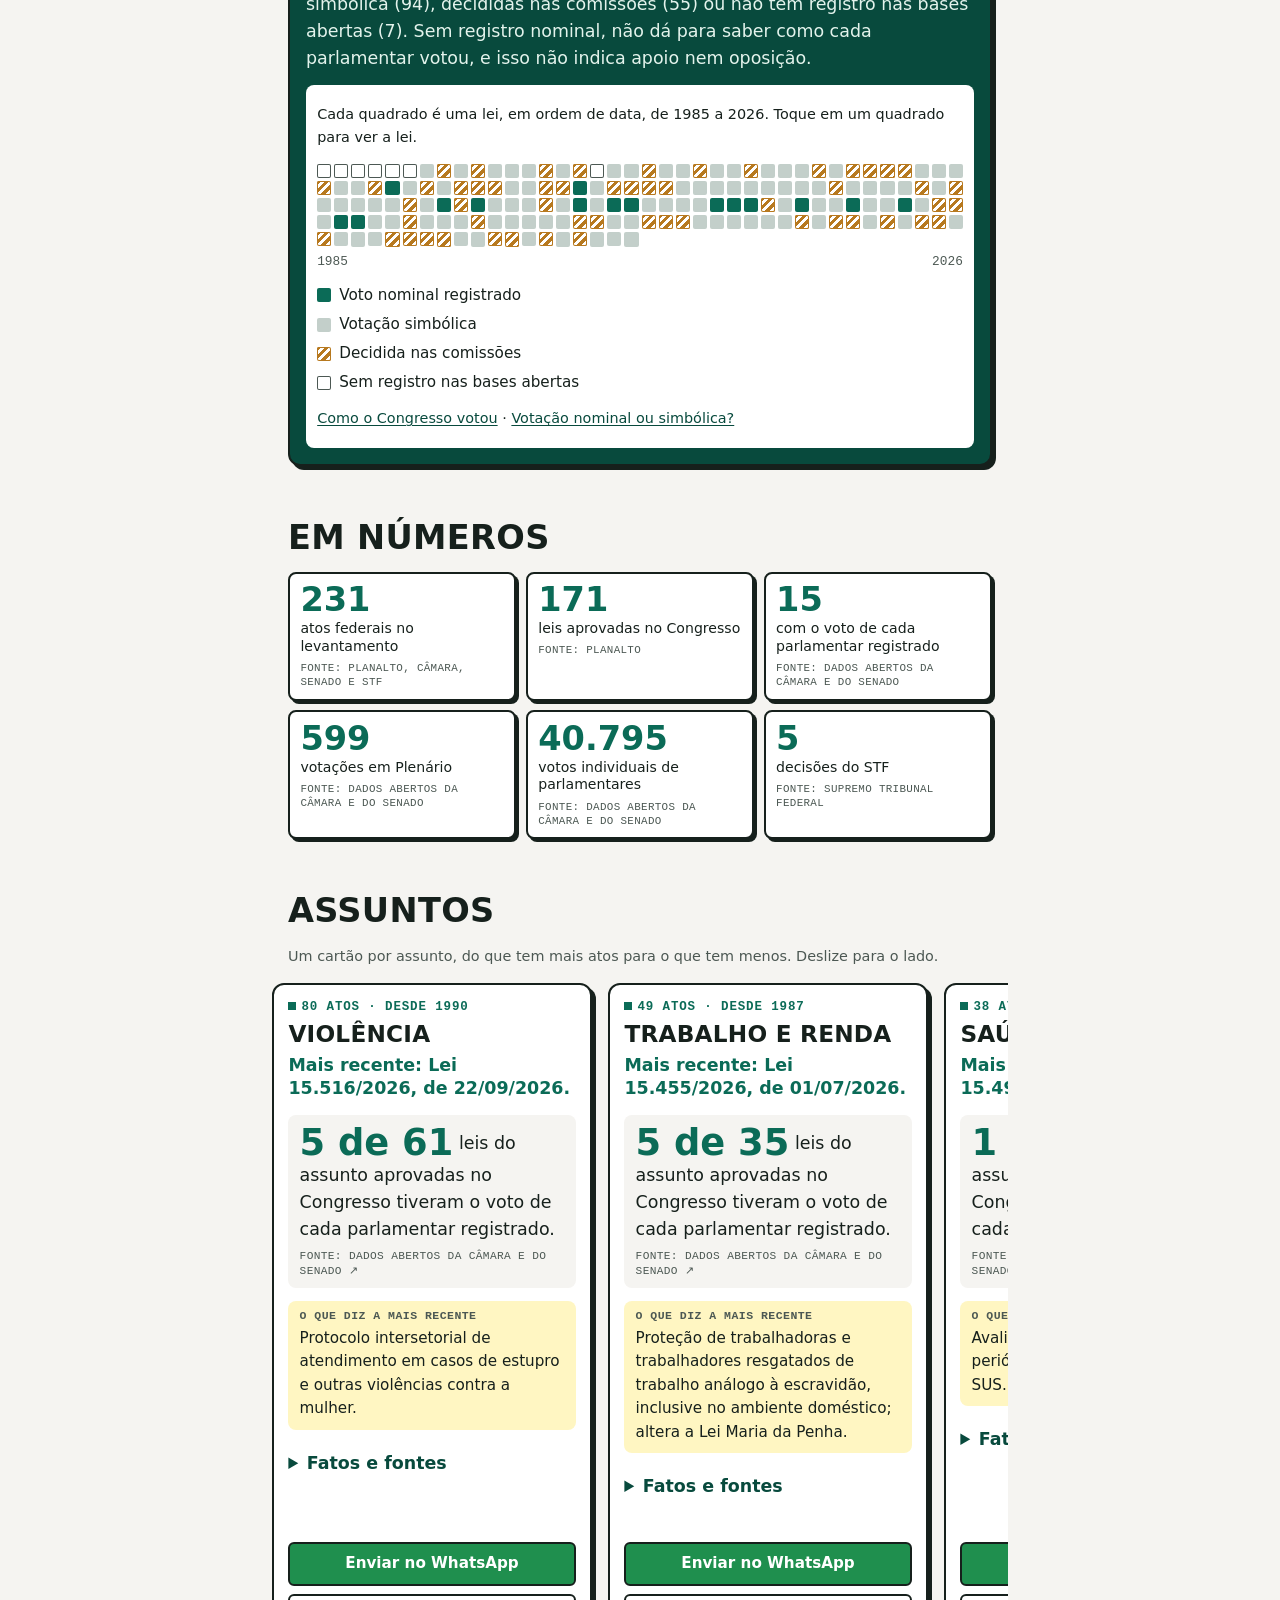
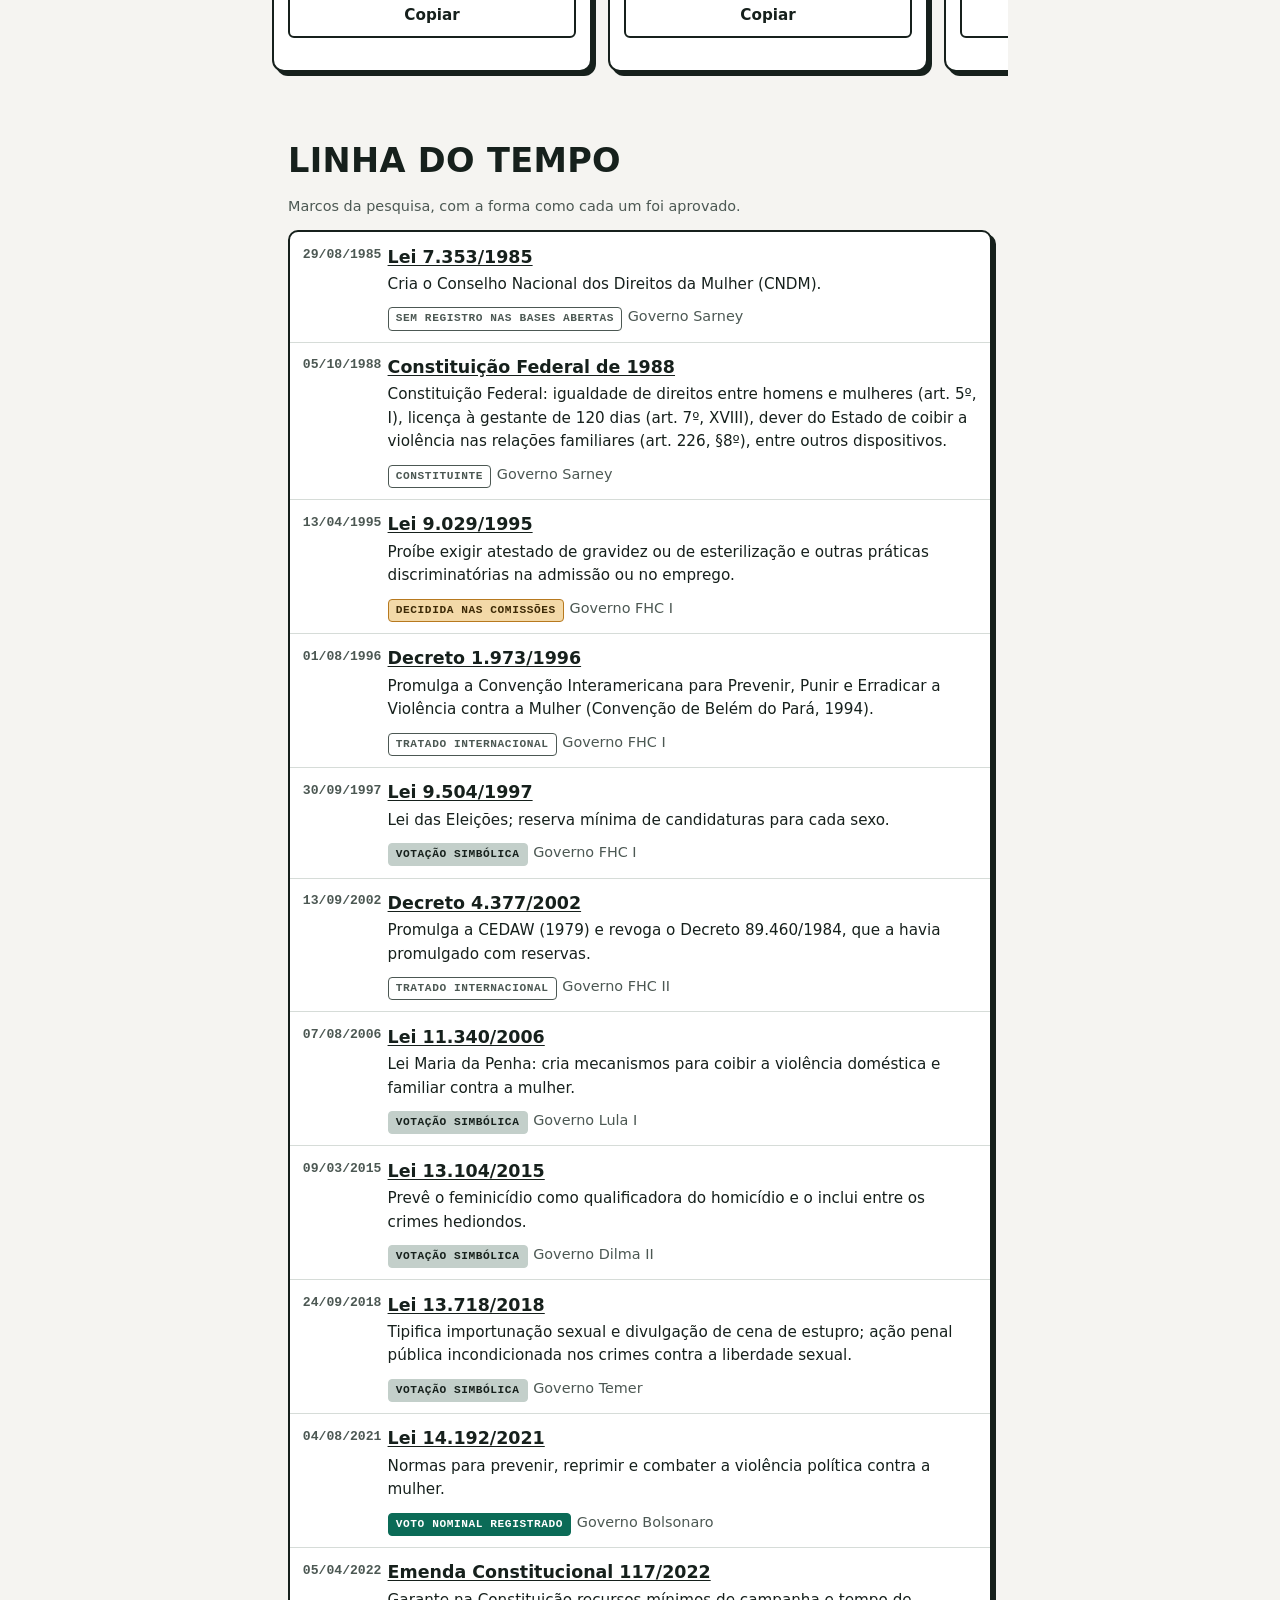
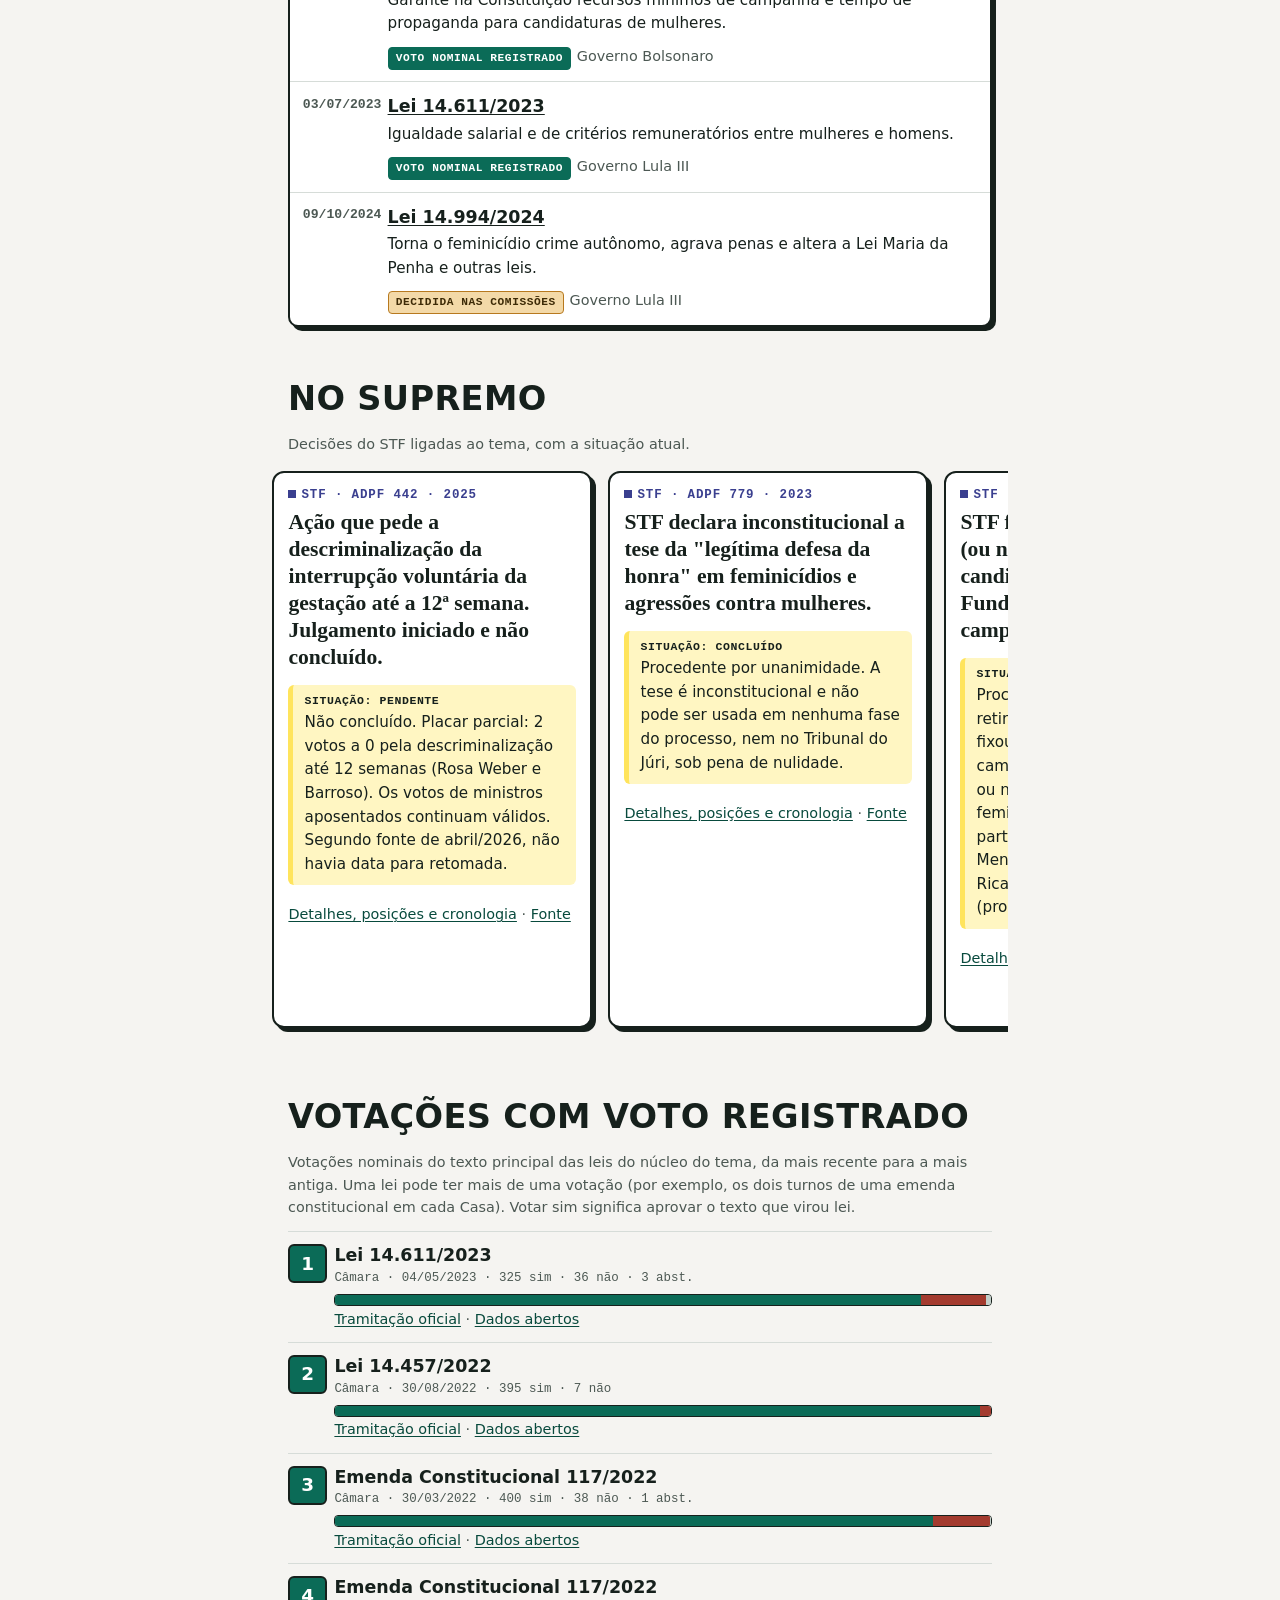
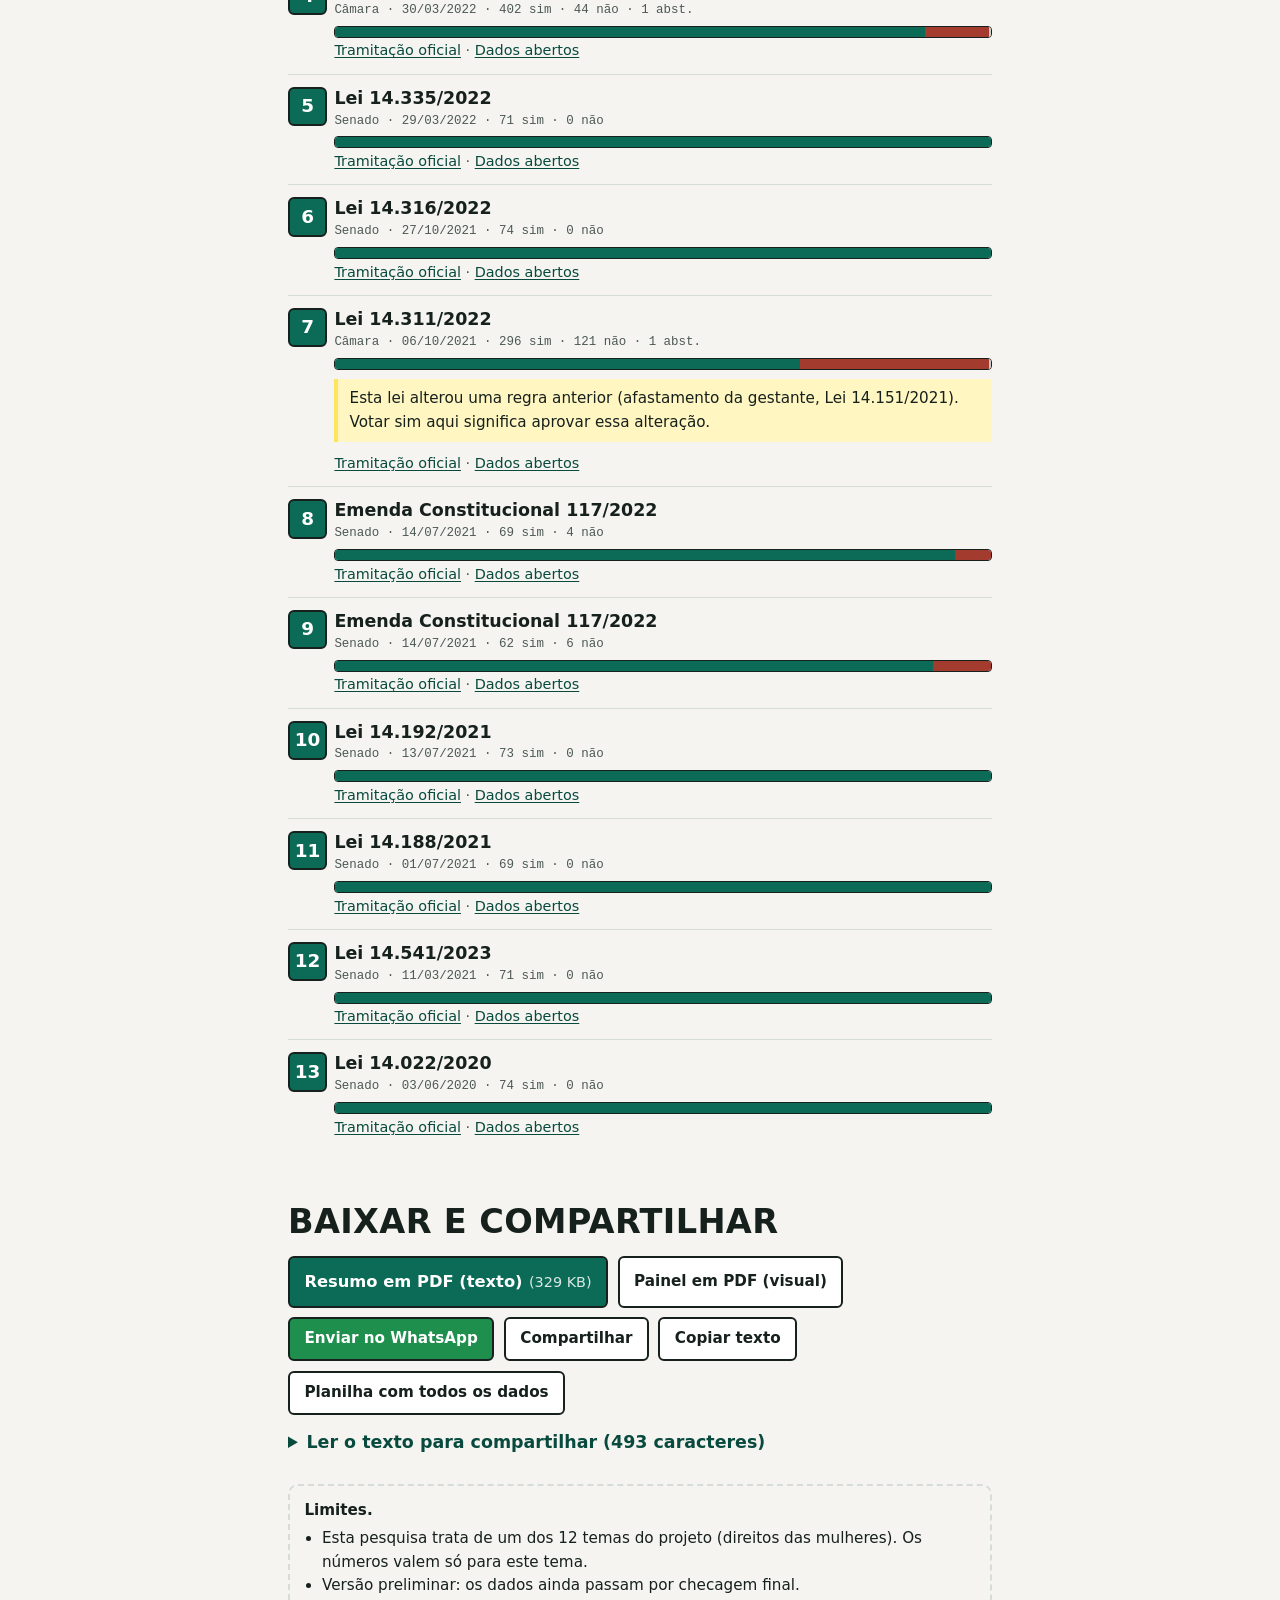
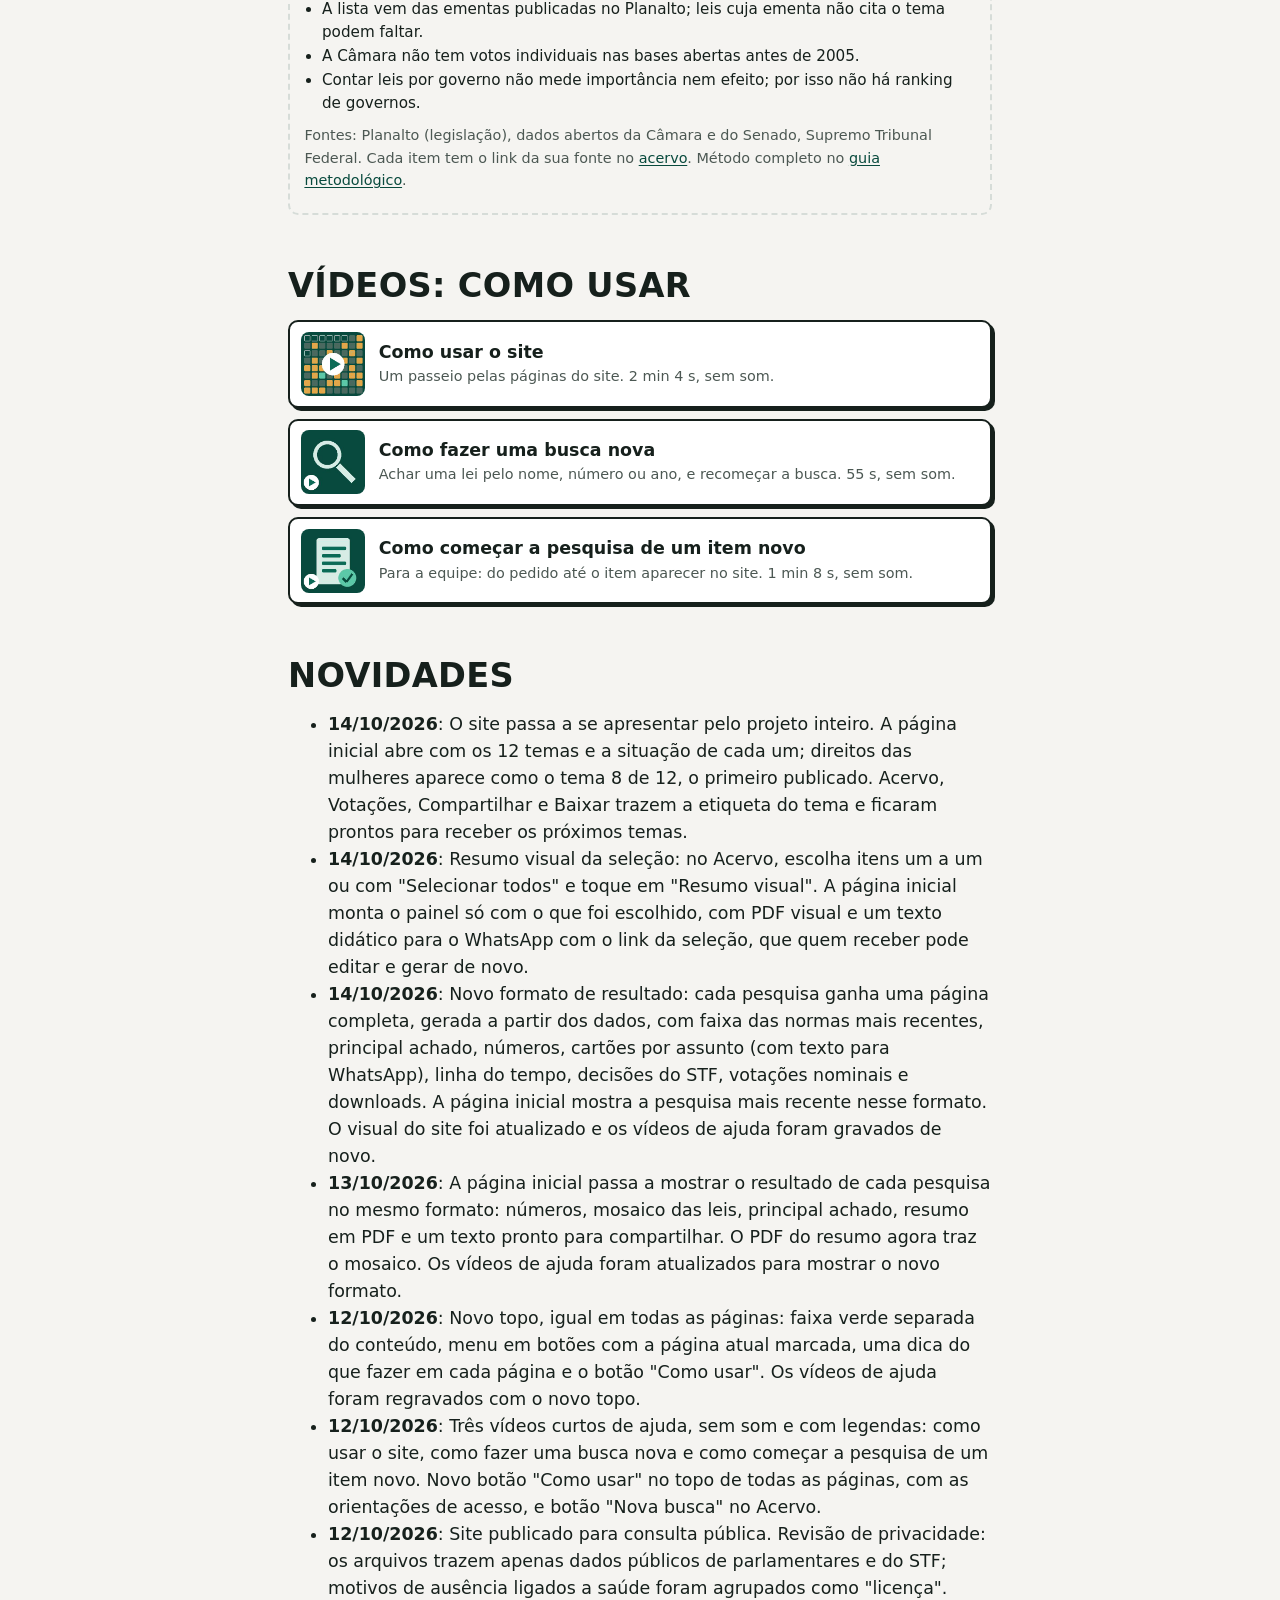
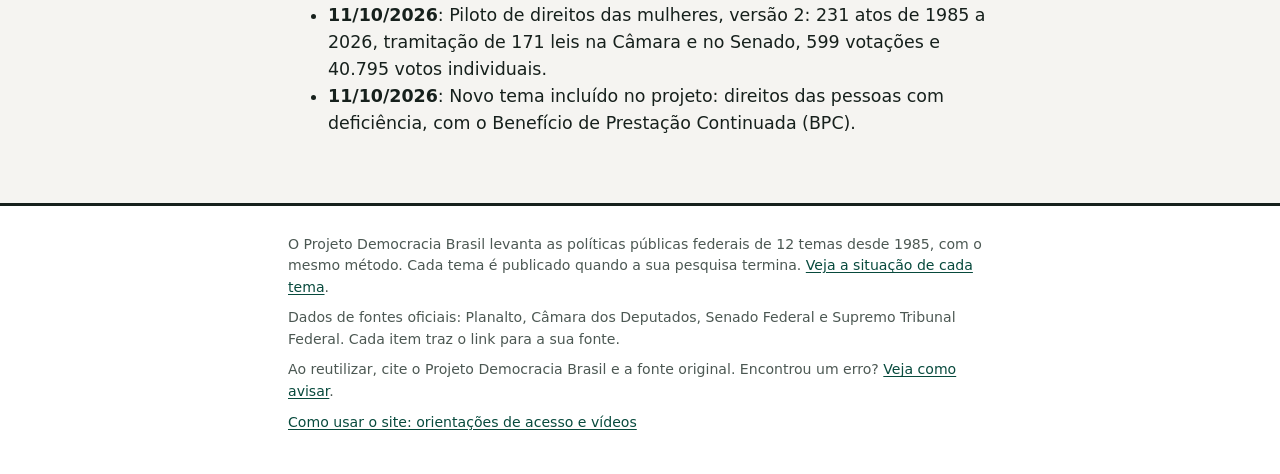
==== commit df450ec1: "Site apresenta o projeto inteiro, não só o tema publicado A página inicial passa a abrir pelos 12 te" ====
--- a/index.html
+++ b/index.html
@@ -4,32 +4,44 @@
 <meta charset="utf-8">
 <meta name="viewport" content="width=device-width,initial-scale=1">
 <title>Projeto Democracia Brasil</title>
-<meta name="description" content="Levantamento verificável das políticas públicas no Brasil desde 1985, com fontes oficiais.">
+<meta name="description" content="Levantamento verificável das políticas públicas federais no Brasil desde 1985, em 12 temas, com fontes oficiais.">
 <meta property="og:title" content="Projeto Democracia Brasil">
-<meta property="og:description" content="Levantamento verificável das políticas públicas no Brasil desde 1985, com fontes oficiais.">
+<meta property="og:description" content="Levantamento verificável das políticas públicas federais no Brasil desde 1985, em 12 temas, com fontes oficiais.">
 <meta name="theme-color" content="#084a3d">
 <link rel="icon" href="assets/icone.svg" type="image/svg+xml">
-<link rel="stylesheet" href="assets/estilo.css">
+<link rel="stylesheet" href="assets/estilo.css?v=e6513063">
 </head>
 <body>
 <a class="pular" href="#conteudo">Pular para o conteúdo</a>
 <header class="topo">
 <div class="topo-marca"><div class="coluna">
-<a class="marca-site" href="index.html">Projeto Democracia Brasil</a>
+<a class="marca-site" href="index.html">Projeto Democracia Brasil<span class="marca-sub">Políticas públicas desde 1985 · 12 temas</span></a>
 <a class="ajuda" href="como-usar.html"><span aria-hidden="true">?</span>Como usar</a>
 </div></div>
 <nav class="menu" aria-label="Seções"><div class="coluna"><a href="index.html" aria-current="page">Início</a><a href="acervo.html">Acervo</a><a href="votacoes.html">Votações</a><a href="entenda.html">Entenda</a><a href="compartilhar.html">Compartilhar</a><a href="baixar.html">Baixar</a></div></nav>
-<div class="orientacao"><div class="coluna"><span class="voce">Você está em <strong>Início</strong>.</span> Resultado da pesquisa mais recente: achado, números, assuntos, linha do tempo e downloads. <a href="como-usar.html#videos">Ver os vídeos de ajuda</a></div></div>
-<div class="aviso"><div class="coluna">Versão preliminar. Os dados do piloto ainda passam por checagem final. Atualizado em 11/10/2026.</div></div>
+<div class="orientacao"><div class="coluna"><span class="voce">Você está em <strong>Início</strong>.</span> Os 12 temas do projeto e o resultado da pesquisa mais recente, com achado, números e downloads. <a href="como-usar.html#videos">Ver os vídeos de ajuda</a></div></div>
+<div class="aviso"><div class="coluna">Versão preliminar. Os dados publicados ainda passam por checagem final. Atualizado em 11/10/2026.</div></div>
 </header>
 <main id="conteudo"><div class="coluna">
 
+<section class="projeto" id="temas" aria-labelledby="titulo-projeto">
+<div class="r-abertura">
+<div><p class="rotulo">O projeto · desde 15/03/1985</p>
+<h1 id="titulo-projeto">Políticas públicas no Brasil, tema por tema</h1></div>
+<div class="contador" aria-label="1 de 12 temas publicados"><strong>1/12</strong><span>temas publicados</span></div>
+<p class="lead">Um levantamento verificável das leis, decretos, tratados e decisões da Justiça, no âmbito federal, desde a volta da democracia. São 12 temas, pesquisados com o mesmo método, um de cada vez. Cada informação tem link para a fonte oficial.</p>
+</div>
+<ol class="temas" aria-label="Os 12 temas do projeto"><li><span class="num">Tema 01</span><span class="nome">Assistência social e combate à pobreza</span><span class="situ">A pesquisar</span></li><li><span class="num">Tema 02</span><span class="nome">Educação</span><span class="situ">A pesquisar</span></li><li><span class="num">Tema 03</span><span class="nome">Saúde</span><span class="situ">A pesquisar</span></li><li><span class="num">Tema 04</span><span class="nome">Trabalho e renda</span><span class="situ">A pesquisar</span></li><li><span class="num">Tema 05</span><span class="nome">Meio ambiente</span><span class="situ">A pesquisar</span></li><li><span class="num">Tema 06</span><span class="nome">Causa animal</span><span class="situ">A pesquisar</span></li><li><span class="num">Tema 07</span><span class="nome">Segurança pública</span><span class="situ">A pesquisar</span></li><li class="publicado"><a href="pesquisa-direitos-das-mulheres.html"><span class="num">Tema 08</span><span class="nome">Direitos das mulheres</span><span class="situ">Publicado · piloto, versão preliminar</span></a></li><li><span class="num">Tema 09</span><span class="nome">Igualdade racial e reparação histórica</span><span class="situ">A pesquisar</span></li><li><span class="num">Tema 10</span><span class="nome">Direitos da população LGBTQIA+</span><span class="situ">A pesquisar</span></li><li><span class="num">Tema 11</span><span class="nome">Povos originários</span><span class="situ">A pesquisar</span></li><li><span class="num">Tema 12</span><span class="nome">Direitos das pessoas com deficiência (inclui o BPC)</span><span class="situ">A pesquisar</span></li></ol>
+<p class="pequeno">Cada tema é publicado quando a sua pesquisa termina. O primeiro foi direitos das mulheres, usado como piloto para testar o método. O método é o mesmo para todos os temas e está no <a href="downloads/guia_metodologico.md">guia metodológico</a>.</p>
+</section>
+
 <div id="painel-selecao" hidden></div>
 <div id="resultado-destaque">
+<p class="divisor"><span>Última pesquisa publicada</span></p>
 <section class="resultado" id="pesquisa-direitos-das-mulheres" aria-labelledby="titulo-direitos-das-mulheres">
 <div class="r-abertura">
-<div><p class="rotulo">Pesquisa · Piloto, versão preliminar · atualizada em 11/10/2026</p>
-<h1 id="titulo-direitos-das-mulheres">Direitos das mulheres no Brasil, 1985–2026</h1></div>
+<div><p class="rotulo">Tema 8 de 12 · Piloto, versão preliminar · atualizada em 11/10/2026</p>
+<h2 id="titulo-direitos-das-mulheres">Direitos das mulheres no Brasil, 1985–2026</h2></div>
 <div class="contador" aria-label="231 atos no levantamento"><strong>231</strong><span>atos</span></div>
 <p class="lead">Lei por lei, como o Congresso aprovou as normas federais sobre direitos das mulheres desde 1985, com a fonte oficial de cada informação.</p>
 </div>
@@ -62,13 +74,13 @@
 <div class="recente"><b>O que diz a mais recente</b>Protocolo intersetorial de atendimento em casos de estupro e outras violências contra a mulher.</div>
 <details class="mais"><summary>Fatos e fontes</summary><ul class="fatos"><li><a href="acervo.html#MUL-2026-020">Lei 15.516/2026</a> (2026): Protocolo intersetorial de atendimento em casos de estupro e outras violências contra a mulher. <a href="https://www.planalto.gov.br/ccivil_03/_ato2023-2026/2026/lei/L15516.htm" rel="noopener">texto oficial</a></li><li><a href="acervo.html#MUL-2026-016">Lei 15.478/2026</a> (2026): Divulgação do serviço telefônico de denúncias de violência contra a mulher. <a href="https://www.planalto.gov.br/ccivil_03/_ato2023-2026/2026/lei/L15478.htm" rel="noopener">texto oficial</a></li><li><a href="acervo.html#MUL-2026-017">Decreto 13.083/2026</a> (2026): Sistema Integrado Mulher Segura e painel público de monitoramento. <a href="https://www.planalto.gov.br/ccivil_03/_ato2023-2026/2026/decreto/d13083.htm" rel="noopener">texto oficial</a></li><li><a href="acervo.html#MUL-2026-018">Decreto 13.084/2026</a> (2026): Programa Alerta Mulher Segura; regulamenta a monitoração eletrônica prevista na Lei Maria da Penha. <a href="https://www.planalto.gov.br/ccivil_03/_ato2023-2026/2026/decreto/d13084.htm" rel="noopener">texto oficial</a></li><li><a href="acervo.html#MUL-2026-015">Lei 15.474/2026</a> (2026): Regras para aerossol de extratos vegetais para defesa pessoal da mulher. <a href="https://www.planalto.gov.br/ccivil_03/_ato2023-2026/2026/lei/L15474.htm" rel="noopener">texto oficial</a></li></ul>
 <p class="pequeno"><a href="acervo.html?assunto=Viol%C3%AAncia">Ver os 80 atos no acervo</a></p></details>
-<p class="post" id="t-assunto-violencia" hidden>Direitos das mulheres no Brasil, 1985–2026 (piloto, versão preliminar) — Violência.
+<p class="post" id="t-assunto-violencia" hidden>Projeto Democracia Brasil · Tema 8 de 12: Direitos das mulheres (piloto, versão preliminar) — Violência.
 
 O levantamento reúne 80 atos federais sobre o assunto desde 1990. Das 61 leis aprovadas no Congresso, 5 tiveram o voto de cada parlamentar registrado na votação do texto principal.
 
 Fonte: https://dadosabertos.camara.leg.br
 Resumo: https://adrianacorradi.github.io/projeto-democracia-brasil/pesquisa-direitos-das-mulheres.html#assunto-violencia</p>
-<div class="acoes"><a class="botao zap" href="https://wa.me/?text=Direitos%20das%20mulheres%20no%20Brasil%2C%201985%E2%80%932026%20%28piloto%2C%20vers%C3%A3o%20preliminar%29%20%E2%80%94%20Viol%C3%AAncia.%0A%0AO%20levantamento%20re%C3%BAne%2080%20atos%20federais%20sobre%20o%20assunto%20desde%201990.%20Das%2061%20leis%20aprovadas%20no%20Congresso%2C%205%20tiveram%20o%20voto%20de%20cada%20parlamentar%20registrado%20na%20vota%C3%A7%C3%A3o%20do%20texto%20principal.%0A%0AFonte%3A%20https%3A//dadosabertos.camara.leg.br%0AResumo%3A%20https%3A//adrianacorradi.github.io/projeto-democracia-brasil/pesquisa-direitos-das-mulheres.html%23assunto-violencia" target="_blank" rel="noopener">Enviar no WhatsApp</a><button type="button" data-copiar="t-assunto-violencia">Copiar</button></div>
+<div class="acoes"><a class="botao zap" href="https://wa.me/?text=Projeto%20Democracia%20Brasil%20%C2%B7%20Tema%208%20de%2012%3A%20Direitos%20das%20mulheres%20%28piloto%2C%20vers%C3%A3o%20preliminar%29%20%E2%80%94%20Viol%C3%AAncia.%0A%0AO%20levantamento%20re%C3%BAne%2080%20atos%20federais%20sobre%20o%20assunto%20desde%201990.%20Das%2061%20leis%20aprovadas%20no%20Congresso%2C%205%20tiveram%20o%20voto%20de%20cada%20parlamentar%20registrado%20na%20vota%C3%A7%C3%A3o%20do%20texto%20principal.%0A%0AFonte%3A%20https%3A//dadosabertos.camara.leg.br%0AResumo%3A%20https%3A//adrianacorradi.github.io/projeto-democracia-brasil/pesquisa-direitos-das-mulheres.html%23assunto-violencia" target="_blank" rel="noopener">Enviar no WhatsApp</a><button type="button" data-copiar="t-assunto-violencia">Copiar</button></div>
 <p class="status" role="status"></p>
 </article><article class="ccard" id="assunto-trabalho-e-renda">
 <p class="rotulo">49 atos · desde 1987</p>
@@ -78,13 +90,13 @@
 <div class="recente"><b>O que diz a mais recente</b>Proteção de trabalhadoras e trabalhadores resgatados de trabalho análogo à escravidão, inclusive no ambiente doméstico; altera a Lei Maria da Penha.</div>
 <details class="mais"><summary>Fatos e fontes</summary><ul class="fatos"><li><a href="acervo.html#MUL-2026-013">Lei 15.455/2026</a> (2026): Proteção de trabalhadoras e trabalhadores resgatados de trabalho análogo à escravidão, inclusive no ambiente doméstico; altera a Lei Maria da Penha. <a href="https://www.planalto.gov.br/ccivil_03/_ato2023-2026/2026/lei/L15455.htm" rel="noopener">texto oficial</a></li><li><a href="acervo.html#MUL-2026-009">Lei 15.415/2026</a> (2026): Prazo para concessão do salário-maternidade pago pela Previdência. <a href="https://www.planalto.gov.br/ccivil_03/_ato2023-2026/2026/lei/L15415.htm" rel="noopener">texto oficial</a></li><li><a href="acervo.html#MUL-2025-012">Lei 15.222/2025</a> (2025): Prorroga a licença-maternidade em até 120 dias após a alta hospitalar da mãe e do recém-nascido. <a href="https://www.planalto.gov.br/ccivil_03/_ato2023-2026/2025/lei/L15222.htm" rel="noopener">texto oficial</a></li><li><a href="acervo.html#MUL-2025-009">Lei 15.177/2025</a> (2025): Reserva mínima de mulheres em conselhos de administração das empresas que especifica. <a href="https://www.planalto.gov.br/ccivil_03/_ato2023-2026/2025/lei/L15177.htm" rel="noopener">texto oficial</a></li><li><a href="acervo.html#MUL-2025-006">Decreto 12.516/2025</a> (2025): Altera o Decreto 11.430/2023 (mão de obra de mulheres vítimas de violência em contratações públicas). <a href="https://www.planalto.gov.br/ccivil_03/_ato2023-2026/2025/decreto/D12516.htm" rel="noopener">texto oficial</a></li></ul>
 <p class="pequeno"><a href="acervo.html?assunto=Trabalho%20e%20renda">Ver os 49 atos no acervo</a></p></details>
-<p class="post" id="t-assunto-trabalho-e-renda" hidden>Direitos das mulheres no Brasil, 1985–2026 (piloto, versão preliminar) — Trabalho e renda.
+<p class="post" id="t-assunto-trabalho-e-renda" hidden>Projeto Democracia Brasil · Tema 8 de 12: Direitos das mulheres (piloto, versão preliminar) — Trabalho e renda.
 
 O levantamento reúne 49 atos federais sobre o assunto desde 1987. Das 35 leis aprovadas no Congresso, 5 tiveram o voto de cada parlamentar registrado na votação do texto principal.
 
 Fonte: https://dadosabertos.camara.leg.br
 Resumo: https://adrianacorradi.github.io/projeto-democracia-brasil/pesquisa-direitos-das-mulheres.html#assunto-trabalho-e-renda</p>
-<div class="acoes"><a class="botao zap" href="https://wa.me/?text=Direitos%20das%20mulheres%20no%20Brasil%2C%201985%E2%80%932026%20%28piloto%2C%20vers%C3%A3o%20preliminar%29%20%E2%80%94%20Trabalho%20e%20renda.%0A%0AO%20levantamento%20re%C3%BAne%2049%20atos%20federais%20sobre%20o%20assunto%20desde%201987.%20Das%2035%20leis%20aprovadas%20no%20Congresso%2C%205%20tiveram%20o%20voto%20de%20cada%20parlamentar%20registrado%20na%20vota%C3%A7%C3%A3o%20do%20texto%20principal.%0A%0AFonte%3A%20https%3A//dadosabertos.camara.leg.br%0AResumo%3A%20https%3A//adrianacorradi.github.io/projeto-democracia-brasil/pesquisa-direitos-das-mulheres.html%23assunto-trabalho-e-renda" target="_blank" rel="noopener">Enviar no WhatsApp</a><button type="button" data-copiar="t-assunto-trabalho-e-renda">Copiar</button></div>
+<div class="acoes"><a class="botao zap" href="https://wa.me/?text=Projeto%20Democracia%20Brasil%20%C2%B7%20Tema%208%20de%2012%3A%20Direitos%20das%20mulheres%20%28piloto%2C%20vers%C3%A3o%20preliminar%29%20%E2%80%94%20Trabalho%20e%20renda.%0A%0AO%20levantamento%20re%C3%BAne%2049%20atos%20federais%20sobre%20o%20assunto%20desde%201987.%20Das%2035%20leis%20aprovadas%20no%20Congresso%2C%205%20tiveram%20o%20voto%20de%20cada%20parlamentar%20registrado%20na%20vota%C3%A7%C3%A3o%20do%20texto%20principal.%0A%0AFonte%3A%20https%3A//dadosabertos.camara.leg.br%0AResumo%3A%20https%3A//adrianacorradi.github.io/projeto-democracia-brasil/pesquisa-direitos-das-mulheres.html%23assunto-trabalho-e-renda" target="_blank" rel="noopener">Enviar no WhatsApp</a><button type="button" data-copiar="t-assunto-trabalho-e-renda">Copiar</button></div>
 <p class="status" role="status"></p>
 </article><article class="ccard" id="assunto-saude">
 <p class="rotulo">38 atos · desde 1999</p>
@@ -94,13 +106,13 @@
 <div class="recente"><b>O que diz a mais recente</b>Avaliação médica completa e periódica da saúde da mulher no SUS.</div>
 <details class="mais"><summary>Fatos e fontes</summary><ul class="fatos"><li><a href="acervo.html#MUL-2026-019">Lei 15.493/2026</a> (2026): Avaliação médica completa e periódica da saúde da mulher no SUS. <a href="https://www.planalto.gov.br/ccivil_03/_ato2023-2026/2026/lei/L15493.htm" rel="noopener">texto oficial</a></li><li><a href="acervo.html#MUL-2026-004">Lei 15.377/2026</a> (2026): Empresas devem informar empregados sobre vacinação, HPV e cânceres de mama, colo do útero e próstata. <a href="https://www.planalto.gov.br/ccivil_03/_ato2023-2026/2026/lei/L15377.htm" rel="noopener">texto oficial</a></li><li><a href="acervo.html#MUL-2025-016">Lei 15.284/2025</a> (2025): Assegura mamografia a todas as mulheres a partir dos 40 anos. <a href="https://www.planalto.gov.br/ccivil_03/_ato2023-2026/2025/lei/L15284.htm" rel="noopener">texto oficial</a></li><li><a href="acervo.html#MUL-2025-015">Lei 15.281/2025</a> (2025): Estratégia de saúde voltada às mulheres alcoolistas. <a href="https://www.planalto.gov.br/ccivil_03/_ato2023-2026/2025/lei/L15281.htm" rel="noopener">texto oficial</a></li><li><a href="acervo.html#MUL-2025-010">Lei 15.198/2025</a> (2025): Ações de enfrentamento do parto prematuro; institui o Novembro Roxo. <a href="https://www.planalto.gov.br/ccivil_03/_ato2023-2026/2025/lei/L15198.htm" rel="noopener">texto oficial</a></li></ul>
 <p class="pequeno"><a href="acervo.html?assunto=Sa%C3%BAde">Ver os 38 atos no acervo</a></p></details>
-<p class="post" id="t-assunto-saude" hidden>Direitos das mulheres no Brasil, 1985–2026 (piloto, versão preliminar) — Saúde.
+<p class="post" id="t-assunto-saude" hidden>Projeto Democracia Brasil · Tema 8 de 12: Direitos das mulheres (piloto, versão preliminar) — Saúde.
 
 O levantamento reúne 38 atos federais sobre o assunto desde 1999. Das 35 leis aprovadas no Congresso, 1 teve o voto de cada parlamentar registrado na votação do texto principal.
 
 Fonte: https://dadosabertos.camara.leg.br
 Resumo: https://adrianacorradi.github.io/projeto-democracia-brasil/pesquisa-direitos-das-mulheres.html#assunto-saude</p>
-<div class="acoes"><a class="botao zap" href="https://wa.me/?text=Direitos%20das%20mulheres%20no%20Brasil%2C%201985%E2%80%932026%20%28piloto%2C%20vers%C3%A3o%20preliminar%29%20%E2%80%94%20Sa%C3%BAde.%0A%0AO%20levantamento%20re%C3%BAne%2038%20atos%20federais%20sobre%20o%20assunto%20desde%201999.%20Das%2035%20leis%20aprovadas%20no%20Congresso%2C%201%20teve%20o%20voto%20de%20cada%20parlamentar%20registrado%20na%20vota%C3%A7%C3%A3o%20do%20texto%20principal.%0A%0AFonte%3A%20https%3A//dadosabertos.camara.leg.br%0AResumo%3A%20https%3A//adrianacorradi.github.io/projeto-democracia-brasil/pesquisa-direitos-das-mulheres.html%23assunto-saude" target="_blank" rel="noopener">Enviar no WhatsApp</a><button type="button" data-copiar="t-assunto-saude">Copiar</button></div>
+<div class="acoes"><a class="botao zap" href="https://wa.me/?text=Projeto%20Democracia%20Brasil%20%C2%B7%20Tema%208%20de%2012%3A%20Direitos%20das%20mulheres%20%28piloto%2C%20vers%C3%A3o%20preliminar%29%20%E2%80%94%20Sa%C3%BAde.%0A%0AO%20levantamento%20re%C3%BAne%2038%20atos%20federais%20sobre%20o%20assunto%20desde%201999.%20Das%2035%20leis%20aprovadas%20no%20Congresso%2C%201%20teve%20o%20voto%20de%20cada%20parlamentar%20registrado%20na%20vota%C3%A7%C3%A3o%20do%20texto%20principal.%0A%0AFonte%3A%20https%3A//dadosabertos.camara.leg.br%0AResumo%3A%20https%3A//adrianacorradi.github.io/projeto-democracia-brasil/pesquisa-direitos-das-mulheres.html%23assunto-saude" target="_blank" rel="noopener">Enviar no WhatsApp</a><button type="button" data-copiar="t-assunto-saude">Copiar</button></div>
 <p class="status" role="status"></p>
 </article><article class="ccard" id="assunto-institucional">
 <p class="rotulo">21 atos · desde 1985</p>
@@ -110,13 +122,13 @@
 <div class="recente"><b>O que diz a mais recente</b>Publicação periódica de relatórios do registro unificado de dados sobre violência contra as mulheres.</div>
 <details class="mais"><summary>Fatos e fontes</summary><ul class="fatos"><li><a href="acervo.html#MUL-2026-001">Lei 15.336/2026</a> (2026): Publicação periódica de relatórios do registro unificado de dados sobre violência contra as mulheres. <a href="https://www.planalto.gov.br/ccivil_03/_ato2023-2026/2026/lei/L15336.htm" rel="noopener">texto oficial</a></li><li><a href="acervo.html#MUL-2025-011">Lei 15.214/2025</a> (2025): Cria o Selo Cidade Mulher para municípios com políticas efetivas para mulheres. <a href="https://www.planalto.gov.br/ccivil_03/_ato2023-2026/2025/lei/L15214.htm" rel="noopener">texto oficial</a></li><li><a href="acervo.html#MUL-2025-004">Decreto 12.443/2025</a> (2025): Revoga os Decretos 9.585 e 9.586 de 2018 (V Conferência e Sistema Nacional de Políticas para as Mulheres). <a href="https://www.planalto.gov.br/ccivil_03/_ato2023-2026/2025/decreto/D12443.htm" rel="noopener">texto oficial</a></li><li><a href="acervo.html#MUL-2023-014">Lei 14.600/2023</a> (2023): Organização da Presidência e dos Ministérios; inclui o Ministério das Mulheres. <a href="https://www.planalto.gov.br/ccivil_03/_ato2023-2026/2023/lei/L14600.htm" rel="noopener">texto oficial</a></li><li><a href="acervo.html#MUL-2021-012">Lei 14.232/2021</a> (2021): Política Nacional de Dados e Informações sobre Violência contra as Mulheres (PNAINFO). <a href="https://www.planalto.gov.br/ccivil_03/_ato2019-2022/2021/lei/L14232.htm" rel="noopener">texto oficial</a></li></ul>
 <p class="pequeno"><a href="acervo.html?assunto=Institucional">Ver os 21 atos no acervo</a></p></details>
-<p class="post" id="t-assunto-institucional" hidden>Direitos das mulheres no Brasil, 1985–2026 (piloto, versão preliminar) — Institucional.
+<p class="post" id="t-assunto-institucional" hidden>Projeto Democracia Brasil · Tema 8 de 12: Direitos das mulheres (piloto, versão preliminar) — Institucional.
 
 O levantamento reúne 21 atos federais sobre o assunto desde 1985. Das 7 leis aprovadas no Congresso, 1 teve o voto de cada parlamentar registrado na votação do texto principal.
 
 Fonte: https://dadosabertos.camara.leg.br
 Resumo: https://adrianacorradi.github.io/projeto-democracia-brasil/pesquisa-direitos-das-mulheres.html#assunto-institucional</p>
-<div class="acoes"><a class="botao zap" href="https://wa.me/?text=Direitos%20das%20mulheres%20no%20Brasil%2C%201985%E2%80%932026%20%28piloto%2C%20vers%C3%A3o%20preliminar%29%20%E2%80%94%20Institucional.%0A%0AO%20levantamento%20re%C3%BAne%2021%20atos%20federais%20sobre%20o%20assunto%20desde%201985.%20Das%207%20leis%20aprovadas%20no%20Congresso%2C%201%20teve%20o%20voto%20de%20cada%20parlamentar%20registrado%20na%20vota%C3%A7%C3%A3o%20do%20texto%20principal.%0A%0AFonte%3A%20https%3A//dadosabertos.camara.leg.br%0AResumo%3A%20https%3A//adrianacorradi.github.io/projeto-democracia-brasil/pesquisa-direitos-das-mulheres.html%23assunto-institucional" target="_blank" rel="noopener">Enviar no WhatsApp</a><button type="button" data-copiar="t-assunto-institucional">Copiar</button></div>
+<div class="acoes"><a class="botao zap" href="https://wa.me/?text=Projeto%20Democracia%20Brasil%20%C2%B7%20Tema%208%20de%2012%3A%20Direitos%20das%20mulheres%20%28piloto%2C%20vers%C3%A3o%20preliminar%29%20%E2%80%94%20Institucional.%0A%0AO%20levantamento%20re%C3%BAne%2021%20atos%20federais%20sobre%20o%20assunto%20desde%201985.%20Das%207%20leis%20aprovadas%20no%20Congresso%2C%201%20teve%20o%20voto%20de%20cada%20parlamentar%20registrado%20na%20vota%C3%A7%C3%A3o%20do%20texto%20principal.%0A%0AFonte%3A%20https%3A//dadosabertos.camara.leg.br%0AResumo%3A%20https%3A//adrianacorradi.github.io/projeto-democracia-brasil/pesquisa-direitos-das-mulheres.html%23assunto-institucional" target="_blank" rel="noopener">Enviar no WhatsApp</a><button type="button" data-copiar="t-assunto-institucional">Copiar</button></div>
 <p class="status" role="status"></p>
 </article><article class="ccard" id="assunto-justica-e-sistema-prisional">
 <p class="rotulo">10 atos · desde 1985</p>
@@ -126,13 +138,13 @@
 <div class="recente"><b>O que diz a mais recente</b>Altera a Lei de Execução Penal para reforçar a proteção da mulher vítima de violência doméstica.</div>
 <details class="mais"><summary>Fatos e fontes</summary><ul class="fatos"><li><a href="acervo.html#MUL-2026-007">Lei 15.410/2026</a> (2026): Altera a Lei de Execução Penal para reforçar a proteção da mulher vítima de violência doméstica. <a href="https://www.planalto.gov.br/ccivil_03/_ato2023-2026/2026/lei/L15410.htm" rel="noopener">texto oficial</a></li><li><a href="acervo.html#MUL-2022-006">Lei 14.326/2022</a> (2022): Tratamento humanitário à mulher presa gestante ou puérpera. <a href="https://www.planalto.gov.br/ccivil_03/_ato2019-2022/2022/lei/L14326.htm" rel="noopener">texto oficial</a></li><li><a href="acervo.html#MUL-2019-001">Decreto 9.871/2019</a> (2019): Comitê Gestor da Política Nacional de Atenção às Mulheres em Situação de Privação de Liberdade e Egressas. <a href="https://www.planalto.gov.br/ccivil_03/_ato2019-2022/2019/decreto/D9871.htm" rel="noopener">texto oficial</a></li><li><a href="acervo.html#MUL-2018-009">Lei 13.769/2018</a> (2018): Substituição da prisão preventiva por domiciliar para gestantes e mães responsáveis por crianças ou pessoas com deficiência. <a href="https://www.planalto.gov.br/ccivil_03/_ato2015-2018/2018/lei/L13769.htm" rel="noopener">texto oficial</a></li><li><a href="acervo.html#MUL-2018-003">Decreto 9.370/2018</a> (2018): Indulto especial e comutação de penas a mulheres presas que menciona, por ocasião do Dia das Mães. <a href="https://www.planalto.gov.br/ccivil_03/_Ato2015-2018/2018/Decreto/D9370.htm" rel="noopener">texto oficial</a></li></ul>
 <p class="pequeno"><a href="acervo.html?assunto=Justi%C3%A7a%20e%20sistema%20prisional">Ver os 10 atos no acervo</a></p></details>
-<p class="post" id="t-assunto-justica-e-sistema-prisional" hidden>Direitos das mulheres no Brasil, 1985–2026 (piloto, versão preliminar) — Justiça e sistema prisional.
-
-O levantamento reúne 10 atos federais sobre o assunto desde 1985. Das 8 leis aprovadas no Congresso, 0 tiveram o voto de cada parlamentar registrado na votação do texto principal.
+<p class="post" id="t-assunto-justica-e-sistema-prisional" hidden>Projeto Democracia Brasil · Tema 8 de 12: Direitos das mulheres (piloto, versão preliminar) — Justiça e sistema prisional.
+
+O levantamento reúne 10 atos federais sobre o assunto desde 1985. Das 8 leis aprovadas no Congresso, nenhuma teve o voto de cada parlamentar registrado na votação do texto principal.
 
 Fonte: https://dadosabertos.camara.leg.br
 Resumo: https://adrianacorradi.github.io/projeto-democracia-brasil/pesquisa-direitos-das-mulheres.html#assunto-justica-e-sistema-prisional</p>
-<div class="acoes"><a class="botao zap" href="https://wa.me/?text=Direitos%20das%20mulheres%20no%20Brasil%2C%201985%E2%80%932026%20%28piloto%2C%20vers%C3%A3o%20preliminar%29%20%E2%80%94%20Justi%C3%A7a%20e%20sistema%20prisional.%0A%0AO%20levantamento%20re%C3%BAne%2010%20atos%20federais%20sobre%20o%20assunto%20desde%201985.%20Das%208%20leis%20aprovadas%20no%20Congresso%2C%200%20tiveram%20o%20voto%20de%20cada%20parlamentar%20registrado%20na%20vota%C3%A7%C3%A3o%20do%20texto%20principal.%0A%0AFonte%3A%20https%3A//dadosabertos.camara.leg.br%0AResumo%3A%20https%3A//adrianacorradi.github.io/projeto-democracia-brasil/pesquisa-direitos-das-mulheres.html%23assunto-justica-e-sistema-prisional" target="_blank" rel="noopener">Enviar no WhatsApp</a><button type="button" data-copiar="t-assunto-justica-e-sistema-prisional">Copiar</button></div>
+<div class="acoes"><a class="botao zap" href="https://wa.me/?text=Projeto%20Democracia%20Brasil%20%C2%B7%20Tema%208%20de%2012%3A%20Direitos%20das%20mulheres%20%28piloto%2C%20vers%C3%A3o%20preliminar%29%20%E2%80%94%20Justi%C3%A7a%20e%20sistema%20prisional.%0A%0AO%20levantamento%20re%C3%BAne%2010%20atos%20federais%20sobre%20o%20assunto%20desde%201985.%20Das%208%20leis%20aprovadas%20no%20Congresso%2C%20nenhuma%20teve%20o%20voto%20de%20cada%20parlamentar%20registrado%20na%20vota%C3%A7%C3%A3o%20do%20texto%20principal.%0A%0AFonte%3A%20https%3A//dadosabertos.camara.leg.br%0AResumo%3A%20https%3A//adrianacorradi.github.io/projeto-democracia-brasil/pesquisa-direitos-das-mulheres.html%23assunto-justica-e-sistema-prisional" target="_blank" rel="noopener">Enviar no WhatsApp</a><button type="button" data-copiar="t-assunto-justica-e-sistema-prisional">Copiar</button></div>
 <p class="status" role="status"></p>
 </article><article class="ccard" id="assunto-representacao-politica">
 <p class="rotulo">9 atos · desde 1995</p>
@@ -142,13 +154,13 @@
 <div class="recente"><b>O que diz a mais recente</b>Grupo de trabalho para propor a Política Nacional de Enfrentamento à Violência Política contra as Mulheres.</div>
 <details class="mais"><summary>Fatos e fontes</summary><ul class="fatos"><li><a href="acervo.html#MUL-2023-010">Decreto 11.485/2023</a> (2023): Grupo de trabalho para propor a Política Nacional de Enfrentamento à Violência Política contra as Mulheres. <a href="https://www.planalto.gov.br/ccivil_03/_ato2023-2026/2023/decreto/D11485.htm" rel="noopener">texto oficial</a></li><li><a href="acervo.html#MUL-2022-005">Emenda Constitucional 117/2022</a> (2022): Garante na Constituição recursos mínimos de campanha e tempo de propaganda para candidaturas de mulheres. <a href="https://www.planalto.gov.br/ccivil_03/constituicao/emendas/emc/emc117.htm" rel="noopener">texto oficial</a></li><li><a href="acervo.html#MUL-2021-010">Emenda Constitucional 111/2021</a> (2021): Reforma eleitoral; votos dados a mulheres e a pessoas negras contam em dobro para a distribuição de recursos partidários. <a href="https://www.planalto.gov.br/ccivil_03/constituicao/emendas/emc/emc111.htm" rel="noopener">texto oficial</a></li><li><a href="acervo.html#MUL-2021-009">Lei 14.192/2021</a> (2021): Normas para prevenir, reprimir e combater a violência política contra a mulher. <a href="https://www.planalto.gov.br/ccivil_03/_ato2019-2022/2021/lei/L14192.htm" rel="noopener">texto oficial</a></li><li><a href="acervo.html#MUL-2018-001">STF — ADI 5617</a> (2018): STF fixa em no mínimo 30% (ou na proporção das candidaturas) os recursos do Fundo Partidário para campanhas de mulheres. <a href="https://apps.tre-sc.jus.br/site/fileadmin/arquivos/jurisprudencia/clipping/2018/37_18/02.pdf" rel="noopener">texto oficial</a></li></ul>
 <p class="pequeno"><a href="acervo.html?assunto=Representa%C3%A7%C3%A3o%20pol%C3%ADtica">Ver os 9 atos no acervo</a></p></details>
-<p class="post" id="t-assunto-representacao-politica" hidden>Direitos das mulheres no Brasil, 1985–2026 (piloto, versão preliminar) — Representação política.
+<p class="post" id="t-assunto-representacao-politica" hidden>Projeto Democracia Brasil · Tema 8 de 12: Direitos das mulheres (piloto, versão preliminar) — Representação política.
 
 O levantamento reúne 9 atos federais sobre o assunto desde 1995. Das 7 leis aprovadas no Congresso, 3 tiveram o voto de cada parlamentar registrado na votação do texto principal.
 
 Fonte: https://dadosabertos.camara.leg.br
 Resumo: https://adrianacorradi.github.io/projeto-democracia-brasil/pesquisa-direitos-das-mulheres.html#assunto-representacao-politica</p>
-<div class="acoes"><a class="botao zap" href="https://wa.me/?text=Direitos%20das%20mulheres%20no%20Brasil%2C%201985%E2%80%932026%20%28piloto%2C%20vers%C3%A3o%20preliminar%29%20%E2%80%94%20Representa%C3%A7%C3%A3o%20pol%C3%ADtica.%0A%0AO%20levantamento%20re%C3%BAne%209%20atos%20federais%20sobre%20o%20assunto%20desde%201995.%20Das%207%20leis%20aprovadas%20no%20Congresso%2C%203%20tiveram%20o%20voto%20de%20cada%20parlamentar%20registrado%20na%20vota%C3%A7%C3%A3o%20do%20texto%20principal.%0A%0AFonte%3A%20https%3A//dadosabertos.camara.leg.br%0AResumo%3A%20https%3A//adrianacorradi.github.io/projeto-democracia-brasil/pesquisa-direitos-das-mulheres.html%23assunto-representacao-politica" target="_blank" rel="noopener">Enviar no WhatsApp</a><button type="button" data-copiar="t-assunto-representacao-politica">Copiar</button></div>
+<div class="acoes"><a class="botao zap" href="https://wa.me/?text=Projeto%20Democracia%20Brasil%20%C2%B7%20Tema%208%20de%2012%3A%20Direitos%20das%20mulheres%20%28piloto%2C%20vers%C3%A3o%20preliminar%29%20%E2%80%94%20Representa%C3%A7%C3%A3o%20pol%C3%ADtica.%0A%0AO%20levantamento%20re%C3%BAne%209%20atos%20federais%20sobre%20o%20assunto%20desde%201995.%20Das%207%20leis%20aprovadas%20no%20Congresso%2C%203%20tiveram%20o%20voto%20de%20cada%20parlamentar%20registrado%20na%20vota%C3%A7%C3%A3o%20do%20texto%20principal.%0A%0AFonte%3A%20https%3A//dadosabertos.camara.leg.br%0AResumo%3A%20https%3A//adrianacorradi.github.io/projeto-democracia-brasil/pesquisa-direitos-das-mulheres.html%23assunto-representacao-politica" target="_blank" rel="noopener">Enviar no WhatsApp</a><button type="button" data-copiar="t-assunto-representacao-politica">Copiar</button></div>
 <p class="status" role="status"></p>
 </article><article class="ccard" id="assunto-direitos-civis-e-familia">
 <p class="rotulo">8 atos · desde 1985</p>
@@ -158,13 +170,13 @@
 <div class="recente"><b>O que diz a mais recente</b>Risco de violência doméstica como impedimento à guarda compartilhada.</div>
 <details class="mais"><summary>Fatos e fontes</summary><ul class="fatos"><li><a href="acervo.html#MUL-2023-025">Lei 14.713/2023</a> (2023): Risco de violência doméstica como impedimento à guarda compartilhada. <a href="https://www.planalto.gov.br/ccivil_03/_ato2023-2026/2023/lei/L14713.htm" rel="noopener">texto oficial</a></li><li><a href="acervo.html#MUL-2015-003">Lei 13.112/2015</a> (2015): Permite à mulher, em igualdade de condições, registrar o nascimento do filho. <a href="https://www.planalto.gov.br/ccivil_03/_ato2015-2018/2015/lei/L13112.htm" rel="noopener">texto oficial</a></li><li><a href="acervo.html#MUL-2008-005">Lei 11.804/2008</a> (2008): Disciplina o direito a alimentos gravídicos. <a href="https://www.planalto.gov.br/ccivil_03/_ato2007-2010/2008/lei/L11804.htm" rel="noopener">texto oficial</a></li><li><a href="acervo.html#MUL-2002-005">Decreto 4.377/2002</a> (2002): Promulga a CEDAW (1979) e revoga o Decreto 89.460/1984, que a havia promulgado com reservas. <a href="https://www.planalto.gov.br/ccivil_03/decreto/2002/D4377.htm" rel="noopener">texto oficial</a></li><li><a href="acervo.html#MUL-2002-004">Decreto 4.316/2002</a> (2002): Promulga o Protocolo Facultativo à Convenção sobre a Eliminação de Todas as Formas de Discriminação contra a Mulher (CEDAW). <a href="https://www.planalto.gov.br/ccivil_03/decreto/2002/D4316.htm" rel="noopener">texto oficial</a></li></ul>
 <p class="pequeno"><a href="acervo.html?assunto=Direitos%20civis%20e%20fam%C3%ADlia">Ver os 8 atos no acervo</a></p></details>
-<p class="post" id="t-assunto-direitos-civis-e-familia" hidden>Direitos das mulheres no Brasil, 1985–2026 (piloto, versão preliminar) — Direitos civis e família.
-
-O levantamento reúne 8 atos federais sobre o assunto desde 1985. Das 5 leis aprovadas no Congresso, 0 tiveram o voto de cada parlamentar registrado na votação do texto principal.
+<p class="post" id="t-assunto-direitos-civis-e-familia" hidden>Projeto Democracia Brasil · Tema 8 de 12: Direitos das mulheres (piloto, versão preliminar) — Direitos civis e família.
+
+O levantamento reúne 8 atos federais sobre o assunto desde 1985. Das 5 leis aprovadas no Congresso, nenhuma teve o voto de cada parlamentar registrado na votação do texto principal.
 
 Fonte: https://dadosabertos.camara.leg.br
 Resumo: https://adrianacorradi.github.io/projeto-democracia-brasil/pesquisa-direitos-das-mulheres.html#assunto-direitos-civis-e-familia</p>
-<div class="acoes"><a class="botao zap" href="https://wa.me/?text=Direitos%20das%20mulheres%20no%20Brasil%2C%201985%E2%80%932026%20%28piloto%2C%20vers%C3%A3o%20preliminar%29%20%E2%80%94%20Direitos%20civis%20e%20fam%C3%ADlia.%0A%0AO%20levantamento%20re%C3%BAne%208%20atos%20federais%20sobre%20o%20assunto%20desde%201985.%20Das%205%20leis%20aprovadas%20no%20Congresso%2C%200%20tiveram%20o%20voto%20de%20cada%20parlamentar%20registrado%20na%20vota%C3%A7%C3%A3o%20do%20texto%20principal.%0A%0AFonte%3A%20https%3A//dadosabertos.camara.leg.br%0AResumo%3A%20https%3A//adrianacorradi.github.io/projeto-democracia-brasil/pesquisa-direitos-das-mulheres.html%23assunto-direitos-civis-e-familia" target="_blank" rel="noopener">Enviar no WhatsApp</a><button type="button" data-copiar="t-assunto-direitos-civis-e-familia">Copiar</button></div>
+<div class="acoes"><a class="botao zap" href="https://wa.me/?text=Projeto%20Democracia%20Brasil%20%C2%B7%20Tema%208%20de%2012%3A%20Direitos%20das%20mulheres%20%28piloto%2C%20vers%C3%A3o%20preliminar%29%20%E2%80%94%20Direitos%20civis%20e%20fam%C3%ADlia.%0A%0AO%20levantamento%20re%C3%BAne%208%20atos%20federais%20sobre%20o%20assunto%20desde%201985.%20Das%205%20leis%20aprovadas%20no%20Congresso%2C%20nenhuma%20teve%20o%20voto%20de%20cada%20parlamentar%20registrado%20na%20vota%C3%A7%C3%A3o%20do%20texto%20principal.%0A%0AFonte%3A%20https%3A//dadosabertos.camara.leg.br%0AResumo%3A%20https%3A//adrianacorradi.github.io/projeto-democracia-brasil/pesquisa-direitos-das-mulheres.html%23assunto-direitos-civis-e-familia" target="_blank" rel="noopener">Enviar no WhatsApp</a><button type="button" data-copiar="t-assunto-direitos-civis-e-familia">Copiar</button></div>
 <p class="status" role="status"></p>
 </article><article class="ccard" id="assunto-educacao-e-cultura">
 <p class="rotulo">6 atos · desde 2012</p>
@@ -174,13 +186,29 @@
 <div class="recente"><b>O que diz a mais recente</b>Veda discriminação contra estudantes e pesquisadores por gestação, parto, nascimento ou adoção em seleções de bolsas.</div>
 <details class="mais"><summary>Fatos e fontes</summary><ul class="fatos"><li><a href="acervo.html#MUL-2025-003">Lei 15.124/2025</a> (2025): Veda discriminação contra estudantes e pesquisadores por gestação, parto, nascimento ou adoção em seleções de bolsas. <a href="https://www.planalto.gov.br/ccivil_03/_ato2023-2026/2025/lei/L15124.htm" rel="noopener">texto oficial</a></li><li><a href="acervo.html#MUL-2024-006">Lei 14.986/2024</a> (2024): Inclui experiências e perspectivas femininas nos conteúdos curriculares. <a href="https://www.planalto.gov.br/ccivil_03/_ato2023-2026/2024/lei/L14986.htm" rel="noopener">texto oficial</a></li><li><a href="acervo.html#MUL-2024-004">Lei 14.925/2024</a> (2024): Prorrogação de prazos de cursos e pesquisas por parto, nascimento de filho ou adoção. <a href="https://www.planalto.gov.br/ccivil_03/_ato2023-2026/2024/lei/L14925.htm" rel="noopener">texto oficial</a></li><li><a href="acervo.html#MUL-2023-012">Lei 14.583/2023</a> (2023): Difusão, por órgãos públicos, de direitos fundamentais, especialmente de mulheres, crianças, adolescentes e idosos. <a href="https://www.planalto.gov.br/ccivil_03/_ato2023-2026/2023/lei/L14583.htm" rel="noopener">texto oficial</a></li><li><a href="acervo.html#MUL-2021-005">Lei 14.164/2021</a> (2021): Inclui na educação básica conteúdo sobre prevenção da violência contra a mulher. <a href="https://www.planalto.gov.br/ccivil_03/_ato2019-2022/2021/lei/L14164.htm" rel="noopener">texto oficial</a></li></ul>
 <p class="pequeno"><a href="acervo.html?assunto=Educa%C3%A7%C3%A3o%20e%20cultura">Ver os 6 atos no acervo</a></p></details>
-<p class="post" id="t-assunto-educacao-e-cultura" hidden>Direitos das mulheres no Brasil, 1985–2026 (piloto, versão preliminar) — Educação e cultura.
-
-O levantamento reúne 6 atos federais sobre o assunto desde 2012. Das 6 leis aprovadas no Congresso, 0 tiveram o voto de cada parlamentar registrado na votação do texto principal.
+<p class="post" id="t-assunto-educacao-e-cultura" hidden>Projeto Democracia Brasil · Tema 8 de 12: Direitos das mulheres (piloto, versão preliminar) — Educação e cultura.
+
+O levantamento reúne 6 atos federais sobre o assunto desde 2012. Das 6 leis aprovadas no Congresso, nenhuma teve o voto de cada parlamentar registrado na votação do texto principal.
 
 Fonte: https://dadosabertos.camara.leg.br
 Resumo: https://adrianacorradi.github.io/projeto-democracia-brasil/pesquisa-direitos-das-mulheres.html#assunto-educacao-e-cultura</p>
-<div class="acoes"><a class="botao zap" href="https://wa.me/?text=Direitos%20das%20mulheres%20no%20Brasil%2C%201985%E2%80%932026%20%28piloto%2C%20vers%C3%A3o%20preliminar%29%20%E2%80%94%20Educa%C3%A7%C3%A3o%20e%20cultura.%0A%0AO%20levantamento%20re%C3%BAne%206%20atos%20federais%20sobre%20o%20assunto%20desde%202012.%20Das%206%20leis%20aprovadas%20no%20Congresso%2C%200%20tiveram%20o%20voto%20de%20cada%20parlamentar%20registrado%20na%20vota%C3%A7%C3%A3o%20do%20texto%20principal.%0A%0AFonte%3A%20https%3A//dadosabertos.camara.leg.br%0AResumo%3A%20https%3A//adrianacorradi.github.io/projeto-democracia-brasil/pesquisa-direitos-das-mulheres.html%23assunto-educacao-e-cultura" target="_blank" rel="noopener">Enviar no WhatsApp</a><button type="button" data-copiar="t-assunto-educacao-e-cultura">Copiar</button></div>
+<div class="acoes"><a class="botao zap" href="https://wa.me/?text=Projeto%20Democracia%20Brasil%20%C2%B7%20Tema%208%20de%2012%3A%20Direitos%20das%20mulheres%20%28piloto%2C%20vers%C3%A3o%20preliminar%29%20%E2%80%94%20Educa%C3%A7%C3%A3o%20e%20cultura.%0A%0AO%20levantamento%20re%C3%BAne%206%20atos%20federais%20sobre%20o%20assunto%20desde%202012.%20Das%206%20leis%20aprovadas%20no%20Congresso%2C%20nenhuma%20teve%20o%20voto%20de%20cada%20parlamentar%20registrado%20na%20vota%C3%A7%C3%A3o%20do%20texto%20principal.%0A%0AFonte%3A%20https%3A//dadosabertos.camara.leg.br%0AResumo%3A%20https%3A//adrianacorradi.github.io/projeto-democracia-brasil/pesquisa-direitos-das-mulheres.html%23assunto-educacao-e-cultura" target="_blank" rel="noopener">Enviar no WhatsApp</a><button type="button" data-copiar="t-assunto-educacao-e-cultura">Copiar</button></div>
+<p class="status" role="status"></p>
+</article><article class="ccard" id="assunto-direitos-reprodutivos">
+<p class="rotulo">4 atos · desde 1996</p>
+<h3>Direitos reprodutivos</h3>
+<p class="chamada">Mais recente: STF — ADPF 442, de 17/10/2025.</p>
+<div class="dado"><span class="n">0 de 2</span>leis do assunto aprovadas no Congresso tiveram o voto de cada parlamentar registrado.<span class="fonte">Fonte: dados abertos da Câmara e do Senado ↗</span></div>
+<div class="recente"><b>O que diz a mais recente</b>Ação que pede a descriminalização da interrupção voluntária da gestação até a 12ª semana. Julgamento iniciado e não concluído.</div>
+<details class="mais"><summary>Fatos e fontes</summary><ul class="fatos"><li><a href="acervo.html#MUL-2025-014">STF — ADPF 442</a> (2025): Ação que pede a descriminalização da interrupção voluntária da gestação até a 12ª semana. Julgamento iniciado e não concluído. <a href="https://www.poder360.com.br/poder-justica/fachin-retira-descriminalizacao-do-aborto-da-pauta-apos-barroso-votar/" rel="noopener">texto oficial</a></li><li><a href="acervo.html#MUL-2022-009">Lei 14.443/2022</a> (2022): Altera a lei do planejamento familiar: prazo para oferta de contraceptivos e novas condições para a esterilização. <a href="https://www.planalto.gov.br/ccivil_03/_ato2019-2022/2022/lei/L14443.htm" rel="noopener">texto oficial</a></li><li><a href="acervo.html#MUL-2012-003">STF — ADPF 54</a> (2012): STF decide que a interrupção da gestação de feto anencéfalo não é crime. <a href="https://www.dizerodireito.com.br/2012/04/decisao-do-stf-na-adpf-54-nao-existe.html" rel="noopener">texto oficial</a></li><li><a href="acervo.html#MUL-1996-001">Lei 9.263/1996</a> (1996): Regula o planejamento familiar (art. 226, §7º, da Constituição), inclusive regras de esterilização. <a href="https://www.planalto.gov.br/ccivil_03/Leis/L9263.htm" rel="noopener">texto oficial</a></li></ul>
+<p class="pequeno"><a href="acervo.html?assunto=Direitos%20reprodutivos">Ver os 4 atos no acervo</a></p></details>
+<p class="post" id="t-assunto-direitos-reprodutivos" hidden>Projeto Democracia Brasil · Tema 8 de 12: Direitos das mulheres (piloto, versão preliminar) — Direitos reprodutivos.
+
+O levantamento reúne 4 atos federais sobre o assunto desde 1996. Das 2 leis aprovadas no Congresso, nenhuma teve o voto de cada parlamentar registrado na votação do texto principal.
+
+Fonte: https://dadosabertos.camara.leg.br
+Resumo: https://adrianacorradi.github.io/projeto-democracia-brasil/pesquisa-direitos-das-mulheres.html#assunto-direitos-reprodutivos</p>
+<div class="acoes"><a class="botao zap" href="https://wa.me/?text=Projeto%20Democracia%20Brasil%20%C2%B7%20Tema%208%20de%2012%3A%20Direitos%20das%20mulheres%20%28piloto%2C%20vers%C3%A3o%20preliminar%29%20%E2%80%94%20Direitos%20reprodutivos.%0A%0AO%20levantamento%20re%C3%BAne%204%20atos%20federais%20sobre%20o%20assunto%20desde%201996.%20Das%202%20leis%20aprovadas%20no%20Congresso%2C%20nenhuma%20teve%20o%20voto%20de%20cada%20parlamentar%20registrado%20na%20vota%C3%A7%C3%A3o%20do%20texto%20principal.%0A%0AFonte%3A%20https%3A//dadosabertos.camara.leg.br%0AResumo%3A%20https%3A//adrianacorradi.github.io/projeto-democracia-brasil/pesquisa-direitos-das-mulheres.html%23assunto-direitos-reprodutivos" target="_blank" rel="noopener">Enviar no WhatsApp</a><button type="button" data-copiar="t-assunto-direitos-reprodutivos">Copiar</button></div>
 <p class="status" role="status"></p>
 </article><article class="ccard" id="assunto-esporte">
 <p class="rotulo">4 atos · desde 2023</p>
@@ -190,29 +218,13 @@
 <div class="recente"><b>O que diz a mais recente</b>Diretrizes para o desenvolvimento do futebol feminino.</div>
 <details class="mais"><summary>Fatos e fontes</summary><ul class="fatos"><li><a href="acervo.html#MUL-2026-021">Lei 15.522/2026</a> (2026): Diretrizes para o desenvolvimento do futebol feminino. <a href="https://www.planalto.gov.br/ccivil_03/_ato2023-2026/2026/lei/L15522.htm" rel="noopener">texto oficial</a></li><li><a href="acervo.html#MUL-2026-010">Lei 15.421/2026</a> (2026): Medidas para a Copa do Mundo Feminina FIFA 2027 e prêmio às jogadoras dos torneios de 1988 e 1991. <a href="https://www.planalto.gov.br/ccivil_03/_ato2023-2026/2026/lei/L15421.htm" rel="noopener">texto oficial</a></li><li><a href="acervo.html#MUL-2023-017">Lei 14.614/2023</a> (2023): Garante às atletas gestantes ou puérperas do Bolsa-Atleta o respeito à maternidade. <a href="https://www.planalto.gov.br/ccivil_03/_ato2023-2026/2023/lei/L14614.htm" rel="noopener">texto oficial</a></li><li><a href="acervo.html#MUL-2023-005">Decreto 11.458/2023</a> (2023): Estratégia Nacional para o Futebol Feminino. <a href="https://www.planalto.gov.br/ccivil_03/_ato2023-2026/2023/decreto/D11458.htm" rel="noopener">texto oficial</a></li></ul>
 <p class="pequeno"><a href="acervo.html?assunto=Esporte">Ver os 4 atos no acervo</a></p></details>
-<p class="post" id="t-assunto-esporte" hidden>Direitos das mulheres no Brasil, 1985–2026 (piloto, versão preliminar) — Esporte.
-
-O levantamento reúne 4 atos federais sobre o assunto desde 2023. Das 3 leis aprovadas no Congresso, 0 tiveram o voto de cada parlamentar registrado na votação do texto principal.
+<p class="post" id="t-assunto-esporte" hidden>Projeto Democracia Brasil · Tema 8 de 12: Direitos das mulheres (piloto, versão preliminar) — Esporte.
+
+O levantamento reúne 4 atos federais sobre o assunto desde 2023. Das 3 leis aprovadas no Congresso, nenhuma teve o voto de cada parlamentar registrado na votação do texto principal.
 
 Fonte: https://dadosabertos.camara.leg.br
 Resumo: https://adrianacorradi.github.io/projeto-democracia-brasil/pesquisa-direitos-das-mulheres.html#assunto-esporte</p>
-<div class="acoes"><a class="botao zap" href="https://wa.me/?text=Direitos%20das%20mulheres%20no%20Brasil%2C%201985%E2%80%932026%20%28piloto%2C%20vers%C3%A3o%20preliminar%29%20%E2%80%94%20Esporte.%0A%0AO%20levantamento%20re%C3%BAne%204%20atos%20federais%20sobre%20o%20assunto%20desde%202023.%20Das%203%20leis%20aprovadas%20no%20Congresso%2C%200%20tiveram%20o%20voto%20de%20cada%20parlamentar%20registrado%20na%20vota%C3%A7%C3%A3o%20do%20texto%20principal.%0A%0AFonte%3A%20https%3A//dadosabertos.camara.leg.br%0AResumo%3A%20https%3A//adrianacorradi.github.io/projeto-democracia-brasil/pesquisa-direitos-das-mulheres.html%23assunto-esporte" target="_blank" rel="noopener">Enviar no WhatsApp</a><button type="button" data-copiar="t-assunto-esporte">Copiar</button></div>
-<p class="status" role="status"></p>
-</article><article class="ccard" id="assunto-direitos-reprodutivos">
-<p class="rotulo">4 atos · desde 1996</p>
-<h3>Direitos reprodutivos</h3>
-<p class="chamada">Mais recente: STF — ADPF 442, de 17/10/2025.</p>
-<div class="dado"><span class="n">0 de 2</span>leis do assunto aprovadas no Congresso tiveram o voto de cada parlamentar registrado.<span class="fonte">Fonte: dados abertos da Câmara e do Senado ↗</span></div>
-<div class="recente"><b>O que diz a mais recente</b>Ação que pede a descriminalização da interrupção voluntária da gestação até a 12ª semana. Julgamento iniciado e não concluído.</div>
-<details class="mais"><summary>Fatos e fontes</summary><ul class="fatos"><li><a href="acervo.html#MUL-2025-014">STF — ADPF 442</a> (2025): Ação que pede a descriminalização da interrupção voluntária da gestação até a 12ª semana. Julgamento iniciado e não concluído. <a href="https://www.poder360.com.br/poder-justica/fachin-retira-descriminalizacao-do-aborto-da-pauta-apos-barroso-votar/" rel="noopener">texto oficial</a></li><li><a href="acervo.html#MUL-2022-009">Lei 14.443/2022</a> (2022): Altera a lei do planejamento familiar: prazo para oferta de contraceptivos e novas condições para a esterilização. <a href="https://www.planalto.gov.br/ccivil_03/_ato2019-2022/2022/lei/L14443.htm" rel="noopener">texto oficial</a></li><li><a href="acervo.html#MUL-2012-003">STF — ADPF 54</a> (2012): STF decide que a interrupção da gestação de feto anencéfalo não é crime. <a href="https://www.dizerodireito.com.br/2012/04/decisao-do-stf-na-adpf-54-nao-existe.html" rel="noopener">texto oficial</a></li><li><a href="acervo.html#MUL-1996-001">Lei 9.263/1996</a> (1996): Regula o planejamento familiar (art. 226, §7º, da Constituição), inclusive regras de esterilização. <a href="https://www.planalto.gov.br/ccivil_03/Leis/L9263.htm" rel="noopener">texto oficial</a></li></ul>
-<p class="pequeno"><a href="acervo.html?assunto=Direitos%20reprodutivos">Ver os 4 atos no acervo</a></p></details>
-<p class="post" id="t-assunto-direitos-reprodutivos" hidden>Direitos das mulheres no Brasil, 1985–2026 (piloto, versão preliminar) — Direitos reprodutivos.
-
-O levantamento reúne 4 atos federais sobre o assunto desde 1996. Das 2 leis aprovadas no Congresso, 0 tiveram o voto de cada parlamentar registrado na votação do texto principal.
-
-Fonte: https://dadosabertos.camara.leg.br
-Resumo: https://adrianacorradi.github.io/projeto-democracia-brasil/pesquisa-direitos-das-mulheres.html#assunto-direitos-reprodutivos</p>
-<div class="acoes"><a class="botao zap" href="https://wa.me/?text=Direitos%20das%20mulheres%20no%20Brasil%2C%201985%E2%80%932026%20%28piloto%2C%20vers%C3%A3o%20preliminar%29%20%E2%80%94%20Direitos%20reprodutivos.%0A%0AO%20levantamento%20re%C3%BAne%204%20atos%20federais%20sobre%20o%20assunto%20desde%201996.%20Das%202%20leis%20aprovadas%20no%20Congresso%2C%200%20tiveram%20o%20voto%20de%20cada%20parlamentar%20registrado%20na%20vota%C3%A7%C3%A3o%20do%20texto%20principal.%0A%0AFonte%3A%20https%3A//dadosabertos.camara.leg.br%0AResumo%3A%20https%3A//adrianacorradi.github.io/projeto-democracia-brasil/pesquisa-direitos-das-mulheres.html%23assunto-direitos-reprodutivos" target="_blank" rel="noopener">Enviar no WhatsApp</a><button type="button" data-copiar="t-assunto-direitos-reprodutivos">Copiar</button></div>
+<div class="acoes"><a class="botao zap" href="https://wa.me/?text=Projeto%20Democracia%20Brasil%20%C2%B7%20Tema%208%20de%2012%3A%20Direitos%20das%20mulheres%20%28piloto%2C%20vers%C3%A3o%20preliminar%29%20%E2%80%94%20Esporte.%0A%0AO%20levantamento%20re%C3%BAne%204%20atos%20federais%20sobre%20o%20assunto%20desde%202023.%20Das%203%20leis%20aprovadas%20no%20Congresso%2C%20nenhuma%20teve%20o%20voto%20de%20cada%20parlamentar%20registrado%20na%20vota%C3%A7%C3%A3o%20do%20texto%20principal.%0A%0AFonte%3A%20https%3A//dadosabertos.camara.leg.br%0AResumo%3A%20https%3A//adrianacorradi.github.io/projeto-democracia-brasil/pesquisa-direitos-das-mulheres.html%23assunto-esporte" target="_blank" rel="noopener">Enviar no WhatsApp</a><button type="button" data-copiar="t-assunto-esporte">Copiar</button></div>
 <p class="status" role="status"></p>
 </article><article class="ccard" id="assunto-assistencia-e-renda">
 <p class="rotulo">2 atos · desde 2014</p>
@@ -222,13 +234,13 @@
 <div class="recente"><b>O que diz a mais recente</b>Proteção à mulher provedora de família monoparental no recebimento do auxílio emergencial.</div>
 <details class="mais"><summary>Fatos e fontes</summary><ul class="fatos"><li><a href="acervo.html#MUL-2021-006">Lei 14.171/2021</a> (2021): Proteção à mulher provedora de família monoparental no recebimento do auxílio emergencial. <a href="https://www.planalto.gov.br/ccivil_03/_ato2019-2022/2021/lei/L14171.htm" rel="noopener">texto oficial</a></li><li><a href="acervo.html#MUL-2014-003">Lei 13.014/2014</a> (2014): Benefícios da assistência social pagos preferencialmente à mulher responsável pela família. <a href="https://www.planalto.gov.br/ccivil_03/_Ato2011-2014/2014/Lei/L13014.htm" rel="noopener">texto oficial</a></li></ul>
 <p class="pequeno"><a href="acervo.html?assunto=Assist%C3%AAncia%20e%20renda">Ver os 2 atos no acervo</a></p></details>
-<p class="post" id="t-assunto-assistencia-e-renda" hidden>Direitos das mulheres no Brasil, 1985–2026 (piloto, versão preliminar) — Assistência e renda.
-
-O levantamento reúne 2 atos federais sobre o assunto desde 2014. Das 2 leis aprovadas no Congresso, 0 tiveram o voto de cada parlamentar registrado na votação do texto principal.
+<p class="post" id="t-assunto-assistencia-e-renda" hidden>Projeto Democracia Brasil · Tema 8 de 12: Direitos das mulheres (piloto, versão preliminar) — Assistência e renda.
+
+O levantamento reúne 2 atos federais sobre o assunto desde 2014. Das 2 leis aprovadas no Congresso, nenhuma teve o voto de cada parlamentar registrado na votação do texto principal.
 
 Fonte: https://dadosabertos.camara.leg.br
 Resumo: https://adrianacorradi.github.io/projeto-democracia-brasil/pesquisa-direitos-das-mulheres.html#assunto-assistencia-e-renda</p>
-<div class="acoes"><a class="botao zap" href="https://wa.me/?text=Direitos%20das%20mulheres%20no%20Brasil%2C%201985%E2%80%932026%20%28piloto%2C%20vers%C3%A3o%20preliminar%29%20%E2%80%94%20Assist%C3%AAncia%20e%20renda.%0A%0AO%20levantamento%20re%C3%BAne%202%20atos%20federais%20sobre%20o%20assunto%20desde%202014.%20Das%202%20leis%20aprovadas%20no%20Congresso%2C%200%20tiveram%20o%20voto%20de%20cada%20parlamentar%20registrado%20na%20vota%C3%A7%C3%A3o%20do%20texto%20principal.%0A%0AFonte%3A%20https%3A//dadosabertos.camara.leg.br%0AResumo%3A%20https%3A//adrianacorradi.github.io/projeto-democracia-brasil/pesquisa-direitos-das-mulheres.html%23assunto-assistencia-e-renda" target="_blank" rel="noopener">Enviar no WhatsApp</a><button type="button" data-copiar="t-assunto-assistencia-e-renda">Copiar</button></div>
+<div class="acoes"><a class="botao zap" href="https://wa.me/?text=Projeto%20Democracia%20Brasil%20%C2%B7%20Tema%208%20de%2012%3A%20Direitos%20das%20mulheres%20%28piloto%2C%20vers%C3%A3o%20preliminar%29%20%E2%80%94%20Assist%C3%AAncia%20e%20renda.%0A%0AO%20levantamento%20re%C3%BAne%202%20atos%20federais%20sobre%20o%20assunto%20desde%202014.%20Das%202%20leis%20aprovadas%20no%20Congresso%2C%20nenhuma%20teve%20o%20voto%20de%20cada%20parlamentar%20registrado%20na%20vota%C3%A7%C3%A3o%20do%20texto%20principal.%0A%0AFonte%3A%20https%3A//dadosabertos.camara.leg.br%0AResumo%3A%20https%3A//adrianacorradi.github.io/projeto-democracia-brasil/pesquisa-direitos-das-mulheres.html%23assunto-assistencia-e-renda" target="_blank" rel="noopener">Enviar no WhatsApp</a><button type="button" data-copiar="t-assunto-assistencia-e-renda">Copiar</button></div>
 <p class="status" role="status"></p>
 </article></div>
 
@@ -321,21 +333,22 @@
 <div class="acoes-pesquisa">
 <a class="botao cheio" href="downloads/resumo_piloto_direitos_mulheres.pdf" download>Resumo em PDF (texto) <span class="pequeno">(329 KB)</span></a>
 <button type="button" data-imprimir="pesquisa-direitos-das-mulheres">Painel em PDF (visual)</button>
-<a class="botao zap" href="https://wa.me/?text=Direitos%20das%20mulheres%20no%20Brasil%2C%201985%E2%80%932026%20%28piloto%2C%20vers%C3%A3o%20preliminar%29.%0A%0ADas%20171%20leis%2C%20leis%20complementares%20e%20emendas%20constitucionais%20aprovadas%20no%20Congresso%2C%20s%C3%B3%2015%20tiveram%20o%20voto%20de%20cada%20parlamentar%20registrado%20na%20vota%C3%A7%C3%A3o%20do%20texto%20principal.%20As%20outras%3A%20vota%C3%A7%C3%A3o%20simb%C3%B3lica%20%2894%29%2C%20decis%C3%A3o%20nas%20comiss%C3%B5es%20%2855%29%20ou%20sem%20registro%20nas%20bases%20abertas%20%287%29.%0A%0AFonte%3A%20https%3A//dadosabertos.camara.leg.br%0AResumo%3A%20https%3A//adrianacorradi.github.io/projeto-democracia-brasil/pesquisa-direitos-das-mulheres.html" target="_blank" rel="noopener">Enviar no WhatsApp</a>
+<a class="botao zap" href="https://wa.me/?text=Projeto%20Democracia%20Brasil%20%C2%B7%20Tema%208%20de%2012%3A%20Direitos%20das%20mulheres%20%28piloto%2C%20vers%C3%A3o%20preliminar%29.%0A%0ADesde%201985%2C%20das%20171%20leis%2C%20leis%20complementares%20e%20emendas%20constitucionais%20sobre%20o%20tema%2C%20s%C3%B3%2015%20tiveram%20o%20voto%20de%20cada%20parlamentar%20registrado%20no%20texto%20principal.%20As%20outras%3A%20vota%C3%A7%C3%A3o%20simb%C3%B3lica%20%2894%29%2C%20s%C3%B3%20nas%20comiss%C3%B5es%20%2855%29%20ou%20sem%20registro%20nas%20bases%20abertas%20%287%29.%0A%0AFonte%3A%20https%3A//dadosabertos.camara.leg.br%0AResumo%3A%20https%3A//adrianacorradi.github.io/projeto-democracia-brasil/pesquisa-direitos-das-mulheres.html" target="_blank" rel="noopener">Enviar no WhatsApp</a>
 <button type="button" data-copiar="texto-direitos-das-mulheres" data-share>Compartilhar</button>
 <button type="button" data-copiar="texto-direitos-das-mulheres">Copiar texto</button>
 <a class="botao" href="downloads/planilha_piloto_direitos_mulheres.xlsx" download>Planilha com todos os dados</a>
 </div>
 <p class="status" id="status-direitos-das-mulheres" role="status"></p>
-<details class="mais"><summary>Ler o texto para compartilhar (486 caracteres)</summary><p class="post" id="texto-direitos-das-mulheres">Direitos das mulheres no Brasil, 1985–2026 (piloto, versão preliminar).
-
-Das 171 leis, leis complementares e emendas constitucionais aprovadas no Congresso, só 15 tiveram o voto de cada parlamentar registrado na votação do texto principal. As outras: votação simbólica (94), decisão nas comissões (55) ou sem registro nas bases abertas (7).
+<details class="mais"><summary>Ler o texto para compartilhar (493 caracteres)</summary><p class="post" id="texto-direitos-das-mulheres">Projeto Democracia Brasil · Tema 8 de 12: Direitos das mulheres (piloto, versão preliminar).
+
+Desde 1985, das 171 leis, leis complementares e emendas constitucionais sobre o tema, só 15 tiveram o voto de cada parlamentar registrado no texto principal. As outras: votação simbólica (94), só nas comissões (55) ou sem registro nas bases abertas (7).
 
 Fonte: https://dadosabertos.camara.leg.br
 Resumo: https://adrianacorradi.github.io/projeto-democracia-brasil/pesquisa-direitos-das-mulheres.html</p></details>
 
 <div class="limites"><strong>Limites.</strong>
 <ul>
+<li>Esta pesquisa trata de um dos 12 temas do projeto (direitos das mulheres). Os números valem só para este tema.</li>
 <li>Versão preliminar: os dados ainda passam por checagem final.</li>
 <li>A lista vem das ementas publicadas no Planalto; leis cuja ementa não cita o tema podem faltar.</li>
 <li>A Câmara não tem votos individuais nas bases abertas antes de 2005.</li>
@@ -349,14 +362,14 @@
 
 <h2 id="videos">Vídeos: como usar</h2>
 <div class="videos"><details class="video-tutorial" id="video-como-usar">
-<summary><img src="assets/video-como-usar-mini.jpg" alt="" width="64" height="64"><span><strong>Como usar o site</strong><br><span class="pequeno">Um passeio pelas páginas do site. 1 min 57 s, sem som.</span></span></summary>
+<summary><img src="assets/video-como-usar-mini.jpg" alt="" width="64" height="64"><span><strong>Como usar o site</strong><br><span class="pequeno">Um passeio pelas páginas do site. 2 min 4 s, sem som.</span></span></summary>
 <div class="video-caixa">
 <video controls preload="none" playsinline data-poster="assets/video-como-usar-capa.jpg" width="540" height="960" aria-describedby="roteiro-como-usar">
 <source src="assets/video-como-usar.mp4" type="video/mp4">
 Seu navegador não toca este vídeo. <a href="assets/video-como-usar.mp4">Baixe o vídeo</a>.
 </video>
-<p class="pequeno"><a href="assets/video-como-usar.mp4" download>Baixar o vídeo</a> (3,9 MB). Sem som, com legendas.</p>
-<details class="mais" id="roteiro-como-usar"><summary>Ler o que o vídeo mostra</summary><ol><li><strong>Em todas as páginas.</strong> No alto de cada página ficam o menu, uma dica do que fazer ali e o botão “Como usar”.</li><li><strong>Início.</strong> A página inicial mostra o resultado completo da pesquisa mais recente, a começar pelo principal achado.</li><li><strong>Início.</strong> A cor mostra como a lei foi votada. Verde: o voto de cada parlamentar foi registrado.</li><li><strong>Início.</strong> Os cartões de assunto deslizam para o lado. Cada um traz um número, a fonte e botões para enviar.</li><li><strong>Início.</strong> No fim do resultado, baixe o resumo em PDF ou compartilhe o texto pronto, com a fonte oficial.</li><li><strong>Início.</strong> Toque em um quadrado para abrir a lei.</li><li><strong>Acervo.</strong> A ficha mostra quem propôs, como a lei foi votada na Câmara e no Senado e o link para o texto oficial.</li><li><strong>Acervo.</strong> No Acervo, busque por palavra, número da lei ou ano.</li><li><strong>Acervo.</strong> Em “Filtrar”, escolha o tipo de ato, o governo, o assunto ou a forma de votação.</li><li><strong>Acervo.</strong> Escolha leis uma a uma ou toque em “Selecionar todos”. Depois, toque em “Resumo visual”.</li><li><strong>Resumo visual.</strong> O painel mostra só as leis escolhidas. Baixe em PDF ou envie no WhatsApp, com o link para editar.</li><li><strong>Votações.</strong> Veja o placar das votações com voto registrado e como votou cada partido.</li><li><strong>Entenda.</strong> O caminho de uma lei e o significado de cada termo, em linguagem simples.</li><li><strong>Compartilhar.</strong> Textos curtos com a fonte oficial, prontos para copiar e enviar.</li><li><strong>Baixar.</strong> O resumo em PDF, a planilha completa e os dados abertos para baixar.</li></ol></details>
+<p class="pequeno"><a href="assets/video-como-usar.mp4" download>Baixar o vídeo</a> (4,3 MB). Sem som, com legendas.</p>
+<details class="mais" id="roteiro-como-usar"><summary>Ler o que o vídeo mostra</summary><ol><li><strong>Em todas as páginas.</strong> No alto de cada página ficam o menu, uma dica do que fazer ali e o botão “Como usar”.</li><li><strong>Início.</strong> A página inicial abre pelos 12 temas do projeto. Cada um mostra se já foi pesquisado.</li><li><strong>Início.</strong> Abaixo dos temas, a pesquisa mais recente, com o resultado completo e o principal achado.</li><li><strong>Início.</strong> A cor mostra como a lei foi votada. Verde: o voto de cada parlamentar foi registrado.</li><li><strong>Início.</strong> Os cartões de assunto deslizam para o lado. Cada um traz um número, a fonte e botões para enviar.</li><li><strong>Início.</strong> No fim do resultado, baixe o resumo em PDF ou compartilhe o texto pronto, com a fonte oficial.</li><li><strong>Início.</strong> Toque em um quadrado para abrir a lei.</li><li><strong>Acervo.</strong> A ficha mostra quem propôs, como a lei foi votada na Câmara e no Senado e o link para o texto oficial.</li><li><strong>Acervo.</strong> No Acervo, busque por palavra, número da lei ou ano.</li><li><strong>Acervo.</strong> Em “Filtrar”, escolha o tipo de ato, o governo, o assunto ou a forma de votação.</li><li><strong>Acervo.</strong> Escolha leis uma a uma ou toque em “Selecionar todos”. Depois, toque em “Resumo visual”.</li><li><strong>Resumo visual.</strong> O painel mostra só as leis escolhidas. Baixe em PDF ou envie no WhatsApp, com o link para editar.</li><li><strong>Votações.</strong> Veja o placar das votações com voto registrado e como votou cada partido.</li><li><strong>Entenda.</strong> O caminho de uma lei e o significado de cada termo, em linguagem simples.</li><li><strong>Compartilhar.</strong> Textos curtos com a fonte oficial, prontos para copiar e enviar.</li><li><strong>Baixar.</strong> O resumo em PDF, a planilha completa e os dados abertos para baixar.</li></ol></details>
 </div>
 </details><details class="video-tutorial" id="video-nova-busca">
 <summary><img src="assets/video-nova-busca-mini.jpg" alt="" width="64" height="64"><span><strong>Como fazer uma busca nova</strong><br><span class="pequeno">Achar uma lei pelo nome, número ou ano, e recomeçar a busca. 55 s, sem som.</span></span></summary>
@@ -380,18 +393,16 @@
 </div>
 </details></div>
 
-<h2>Temas do projeto</h2>
-<ul><li>Assistência social e combate à pobreza — em preparação</li><li>Educação — em preparação</li><li>Saúde — em preparação</li><li>Trabalho e renda — em preparação</li><li>Meio ambiente — em preparação</li><li>Causa animal — em preparação</li><li>Segurança pública — em preparação</li><li>Direitos das mulheres — <a href="pesquisa-direitos-das-mulheres.html">piloto, versão preliminar</a></li><li>Igualdade racial e reparação histórica — em preparação</li><li>Direitos da população LGBTQIA+ — em preparação</li><li>Povos originários — em preparação</li><li>Direitos das pessoas com deficiência (inclui o BPC) — em preparação</li></ul>
-
 <h2 id="novidades">Novidades</h2>
-<ul><li><strong>14/10/2026</strong>: Resumo visual da seleção: no Acervo, escolha itens um a um ou com &quot;Selecionar todos&quot; e toque em &quot;Resumo visual&quot;. A página inicial monta o painel só com o que foi escolhido, com PDF visual e um texto didático para o WhatsApp com o link da seleção, que quem receber pode editar e gerar de novo.</li><li><strong>14/10/2026</strong>: Novo formato de resultado: cada pesquisa ganha uma página completa, gerada a partir dos dados, com faixa das normas mais recentes, principal achado, números, cartões por assunto (com texto para WhatsApp), linha do tempo, decisões do STF, votações nominais e downloads. A página inicial mostra a pesquisa mais recente nesse formato. O visual do site foi atualizado e os vídeos de ajuda foram gravados de novo.</li><li><strong>13/10/2026</strong>: A página inicial passa a mostrar o resultado de cada pesquisa no mesmo formato: números, mosaico das leis, principal achado, resumo em PDF e um texto pronto para compartilhar. O PDF do resumo agora traz o mosaico. Os vídeos de ajuda foram atualizados para mostrar o novo formato.</li><li><strong>12/10/2026</strong>: Novo topo, igual em todas as páginas: faixa verde separada do conteúdo, menu em botões com a página atual marcada, uma dica do que fazer em cada página e o botão &quot;Como usar&quot;. Os vídeos de ajuda foram regravados com o novo topo.</li><li><strong>12/10/2026</strong>: Três vídeos curtos de ajuda, sem som e com legendas: como usar o site, como fazer uma busca nova e como começar a pesquisa de um item novo. Novo botão &quot;Como usar&quot; no topo de todas as páginas, com as orientações de acesso, e botão &quot;Nova busca&quot; no Acervo.</li><li><strong>12/10/2026</strong>: Site publicado para consulta pública. Revisão de privacidade: os arquivos trazem apenas dados públicos de parlamentares e do STF; motivos de ausência ligados a saúde foram agrupados como &quot;licença&quot;.</li><li><strong>11/10/2026</strong>: Piloto de direitos das mulheres, versão 2: 231 atos de 1985 a 2026, tramitação de 171 leis na Câmara e no Senado, 599 votações e 40.795 votos individuais.</li><li><strong>11/10/2026</strong>: Novo tema incluído no projeto: direitos das pessoas com deficiência, com o Benefício de Prestação Continuada (BPC).</li></ul>
+<ul><li><strong>14/10/2026</strong>: O site passa a se apresentar pelo projeto inteiro. A página inicial abre com os 12 temas e a situação de cada um; direitos das mulheres aparece como o tema 8 de 12, o primeiro publicado. Acervo, Votações, Compartilhar e Baixar trazem a etiqueta do tema e ficaram prontos para receber os próximos temas.</li><li><strong>14/10/2026</strong>: Resumo visual da seleção: no Acervo, escolha itens um a um ou com &quot;Selecionar todos&quot; e toque em &quot;Resumo visual&quot;. A página inicial monta o painel só com o que foi escolhido, com PDF visual e um texto didático para o WhatsApp com o link da seleção, que quem receber pode editar e gerar de novo.</li><li><strong>14/10/2026</strong>: Novo formato de resultado: cada pesquisa ganha uma página completa, gerada a partir dos dados, com faixa das normas mais recentes, principal achado, números, cartões por assunto (com texto para WhatsApp), linha do tempo, decisões do STF, votações nominais e downloads. A página inicial mostra a pesquisa mais recente nesse formato. O visual do site foi atualizado e os vídeos de ajuda foram gravados de novo.</li><li><strong>13/10/2026</strong>: A página inicial passa a mostrar o resultado de cada pesquisa no mesmo formato: números, mosaico das leis, principal achado, resumo em PDF e um texto pronto para compartilhar. O PDF do resumo agora traz o mosaico. Os vídeos de ajuda foram atualizados para mostrar o novo formato.</li><li><strong>12/10/2026</strong>: Novo topo, igual em todas as páginas: faixa verde separada do conteúdo, menu em botões com a página atual marcada, uma dica do que fazer em cada página e o botão &quot;Como usar&quot;. Os vídeos de ajuda foram regravados com o novo topo.</li><li><strong>12/10/2026</strong>: Três vídeos curtos de ajuda, sem som e com legendas: como usar o site, como fazer uma busca nova e como começar a pesquisa de um item novo. Novo botão &quot;Como usar&quot; no topo de todas as páginas, com as orientações de acesso, e botão &quot;Nova busca&quot; no Acervo.</li><li><strong>12/10/2026</strong>: Site publicado para consulta pública. Revisão de privacidade: os arquivos trazem apenas dados públicos de parlamentares e do STF; motivos de ausência ligados a saúde foram agrupados como &quot;licença&quot;.</li><li><strong>11/10/2026</strong>: Piloto de direitos das mulheres, versão 2: 231 atos de 1985 a 2026, tramitação de 171 leis na Câmara e no Senado, 599 votações e 40.795 votos individuais.</li><li><strong>11/10/2026</strong>: Novo tema incluído no projeto: direitos das pessoas com deficiência, com o Benefício de Prestação Continuada (BPC).</li></ul>
 
 </div></main>
 <footer class="rodape"><div class="coluna">
+<p>O Projeto Democracia Brasil levanta as políticas públicas federais de 12 temas desde 1985, com o mesmo método. Cada tema é publicado quando a sua pesquisa termina. <a href="index.html#temas">Veja a situação de cada tema</a>.</p>
 <p>Dados de fontes oficiais: Planalto, Câmara dos Deputados, Senado Federal e Supremo Tribunal Federal. Cada item traz o link para a sua fonte.</p>
 <p>Ao reutilizar, cite o Projeto Democracia Brasil e a fonte original. Encontrou um erro? <a href="como-usar.html#erro">Veja como avisar</a>.</p>
 <p><a href="como-usar.html">Como usar o site: orientações de acesso e vídeos</a></p>
 </div></footer>
-<script src="assets/app.js" defer></script>
+<script src="assets/app.js?v=cb744279" defer></script>
 </body>
 </html>
--- a/assets/estilo.css
+++ b/assets/estilo.css
@@ -51,7 +51,8 @@
 .orientacao a{color:#ffe45c;font-weight:600;white-space:nowrap}
 .aviso{background:var(--marca-fundo);color:var(--tinta);font-size:.88rem;border-bottom:1px solid var(--borda)}
 .aviso .coluna{padding-top:.4rem;padding-bottom:.4rem}
-@media (min-width:48rem){.marca-site{font-size:1.6rem}}
+.marca-sub{display:block;margin-top:.3rem;font:600 .68rem/1.25 var(--mono);text-transform:none;letter-spacing:.04em;color:var(--sobre-topo-2)}
+@media (min-width:48rem){.marca-site{font-size:1.6rem}.marca-sub{font-size:.74rem}}
 
 /* ---------- tipografia ---------- */
 main{padding:1.4rem 0 3rem}
@@ -147,6 +148,7 @@
 td.n,th.n{text-align:right;font-variant-numeric:tabular-nums}
 .cartao{border:2px solid var(--traco);border-radius:10px;background:var(--superficie);padding:.9rem 1rem;margin:1.1rem 0;box-shadow:var(--sombra)}
 .cartao h3{margin-top:0}
+.cartao h4{margin:0 0 .4rem;font:800 1.2rem/1.15 var(--display);text-transform:uppercase;letter-spacing:.01em}
 
 /* ---------- entenda / compartilhar / como usar ---------- */
 ol.passos{padding-left:1.3rem}
@@ -240,6 +242,24 @@
 .limites{border:2px dashed var(--borda);border-radius:10px;padding:.8rem .9rem;margin:1.4rem 0;font-size:.95rem}
 .limites ul{padding-left:1.1rem;margin:.3rem 0}
 .outras{display:grid;gap:.8rem}
+/* abertura da página inicial: o projeto e os temas (nenhum tema é a identidade do site) */
+.projeto .r-abertura h1{margin:.1rem 0 .3rem;font-size:2rem}
+@media (min-width:48rem){.projeto .r-abertura h1{font-size:2.9rem}}
+ol.temas{list-style:none;padding:0;margin:1rem 0 .6rem;display:grid;grid-template-columns:repeat(auto-fill,minmax(9.6rem,1fr));gap:.6rem}
+ol.temas li{display:flex;flex-direction:column;gap:.25rem;min-height:6.2rem;padding:.55rem .65rem;border:2px dashed var(--borda);border-radius:10px;color:var(--tinta-2)}
+ol.temas li>a{display:flex;flex-direction:column;gap:.25rem;height:100%;color:inherit;text-decoration:none}
+ol.temas .num{font:700 .7rem/1.2 var(--mono);text-transform:uppercase;letter-spacing:.06em}
+ol.temas .nome{font-weight:700;font-size:.95rem;line-height:1.25;color:var(--tinta)}
+ol.temas .situ{margin-top:auto;font:600 .66rem/1.3 var(--mono);text-transform:uppercase;letter-spacing:.05em}
+ol.temas li.publicado{border:2px solid var(--traco);background:var(--topo);color:var(--marca);box-shadow:var(--sombra)}
+ol.temas li.publicado .nome{color:var(--sobre-topo);text-decoration:underline;text-decoration-thickness:2px;text-underline-offset:3px}
+ol.temas li.publicado a:focus-visible{outline:3px solid var(--foco);outline-offset:4px}
+.divisor{margin:2.4rem 0 .4rem;border-top:3px solid var(--tinta);padding-top:.5rem}
+.divisor span{display:inline-block;font:700 .78rem/1 var(--mono);text-transform:uppercase;letter-spacing:.07em;background:var(--tinta);color:var(--papel);padding:.4rem .55rem}
+.r-abertura h2{margin:.1rem 0 .3rem}
+.tema-bloco{margin-top:2rem}
+.tema-bloco>h2{margin-top:.1rem}
+.etq.tema{font-weight:700;color:var(--verde)}
 .selo-pesquisa{display:inline-block;margin:0;font:700 .75rem/1.3 var(--mono);text-transform:uppercase;letter-spacing:.05em;color:var(--verde-escuro);background:var(--marca-fundo);border-radius:4px;padding:.2rem .45rem}
 
 /* ---------- vídeos de ajuda ---------- */
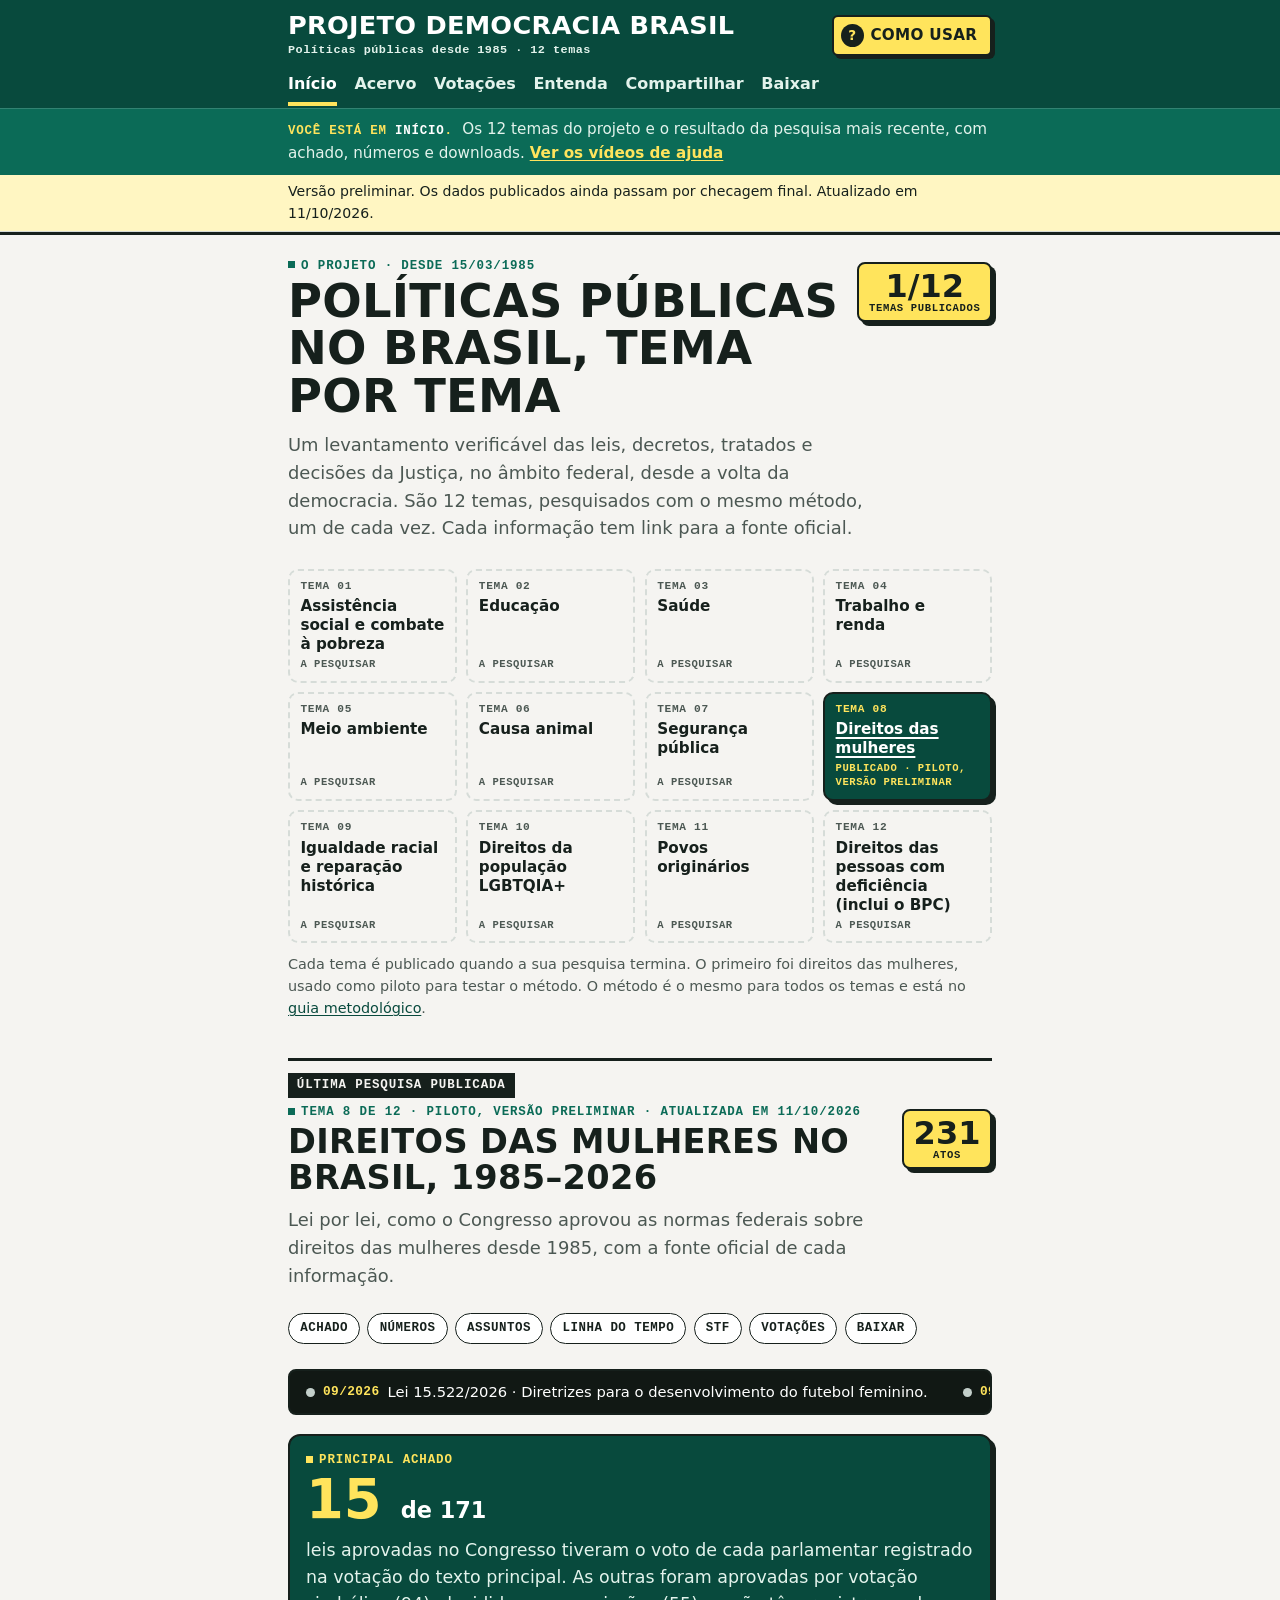
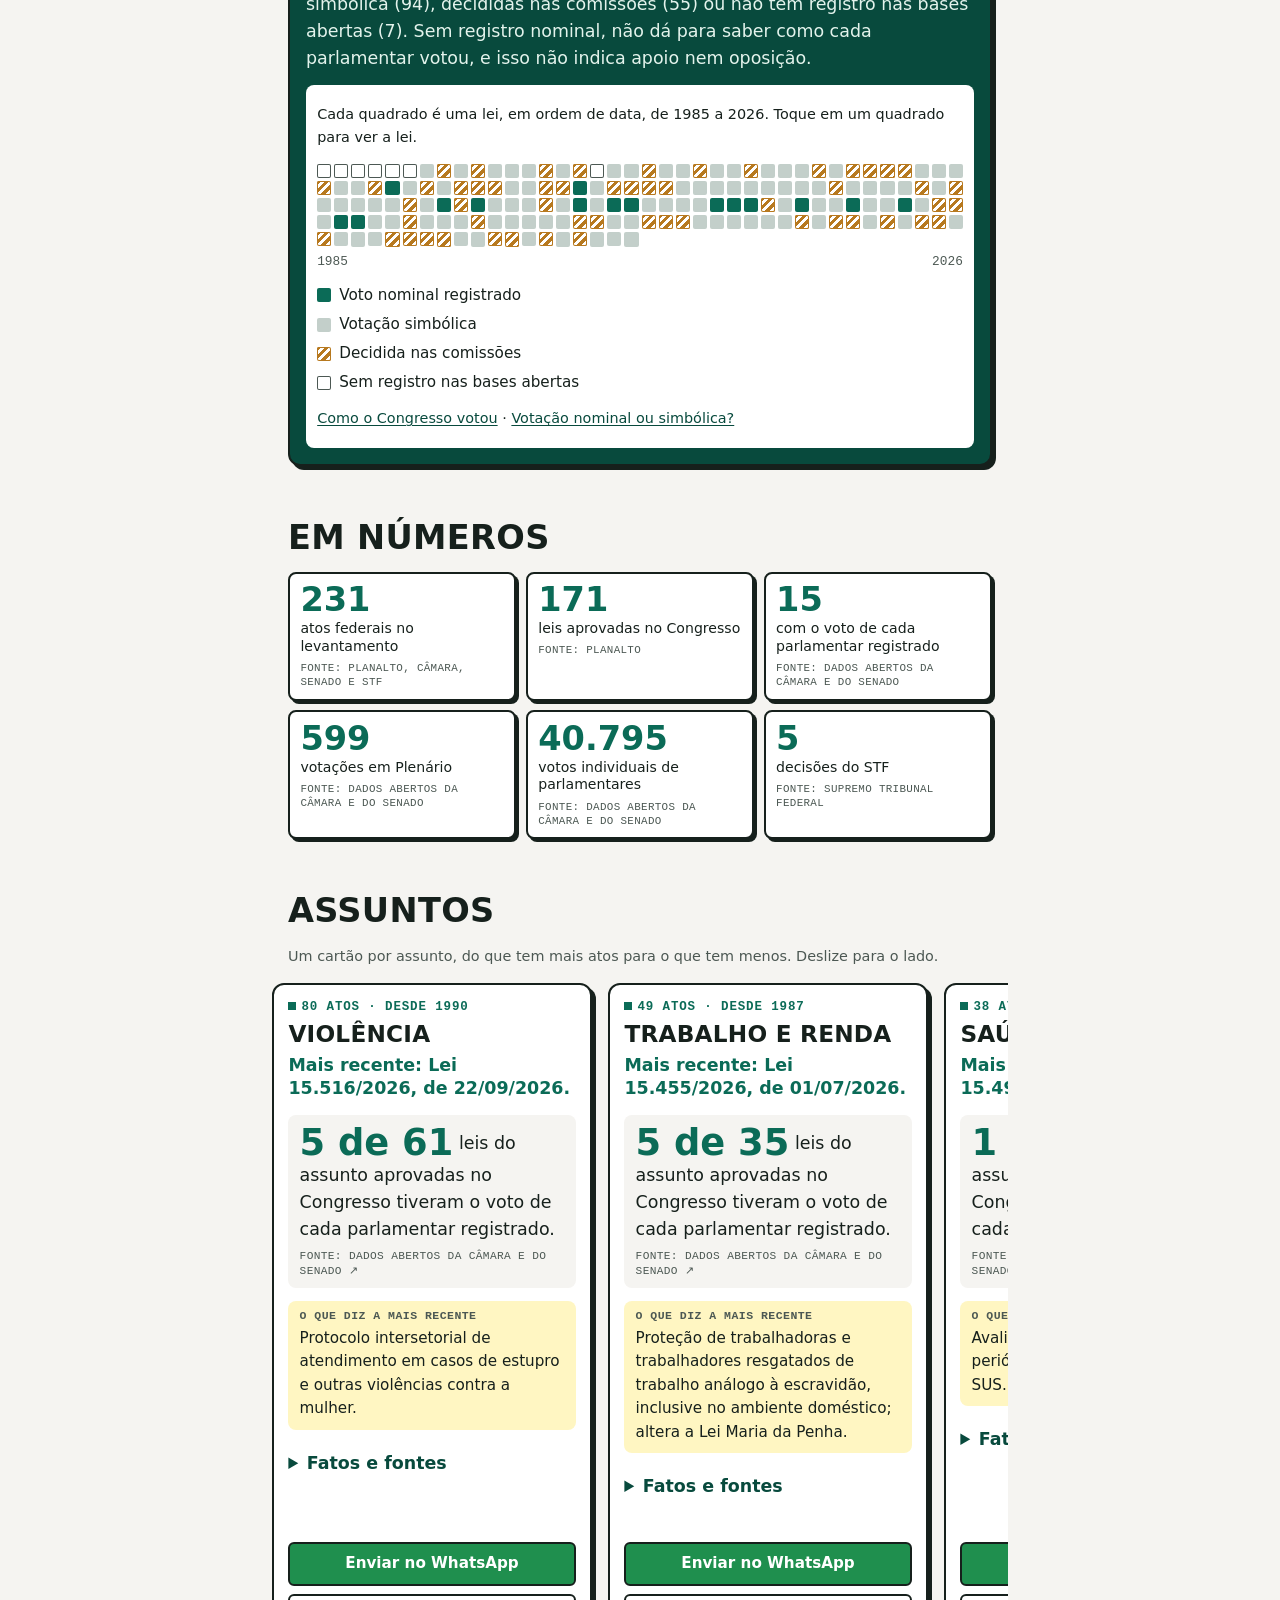
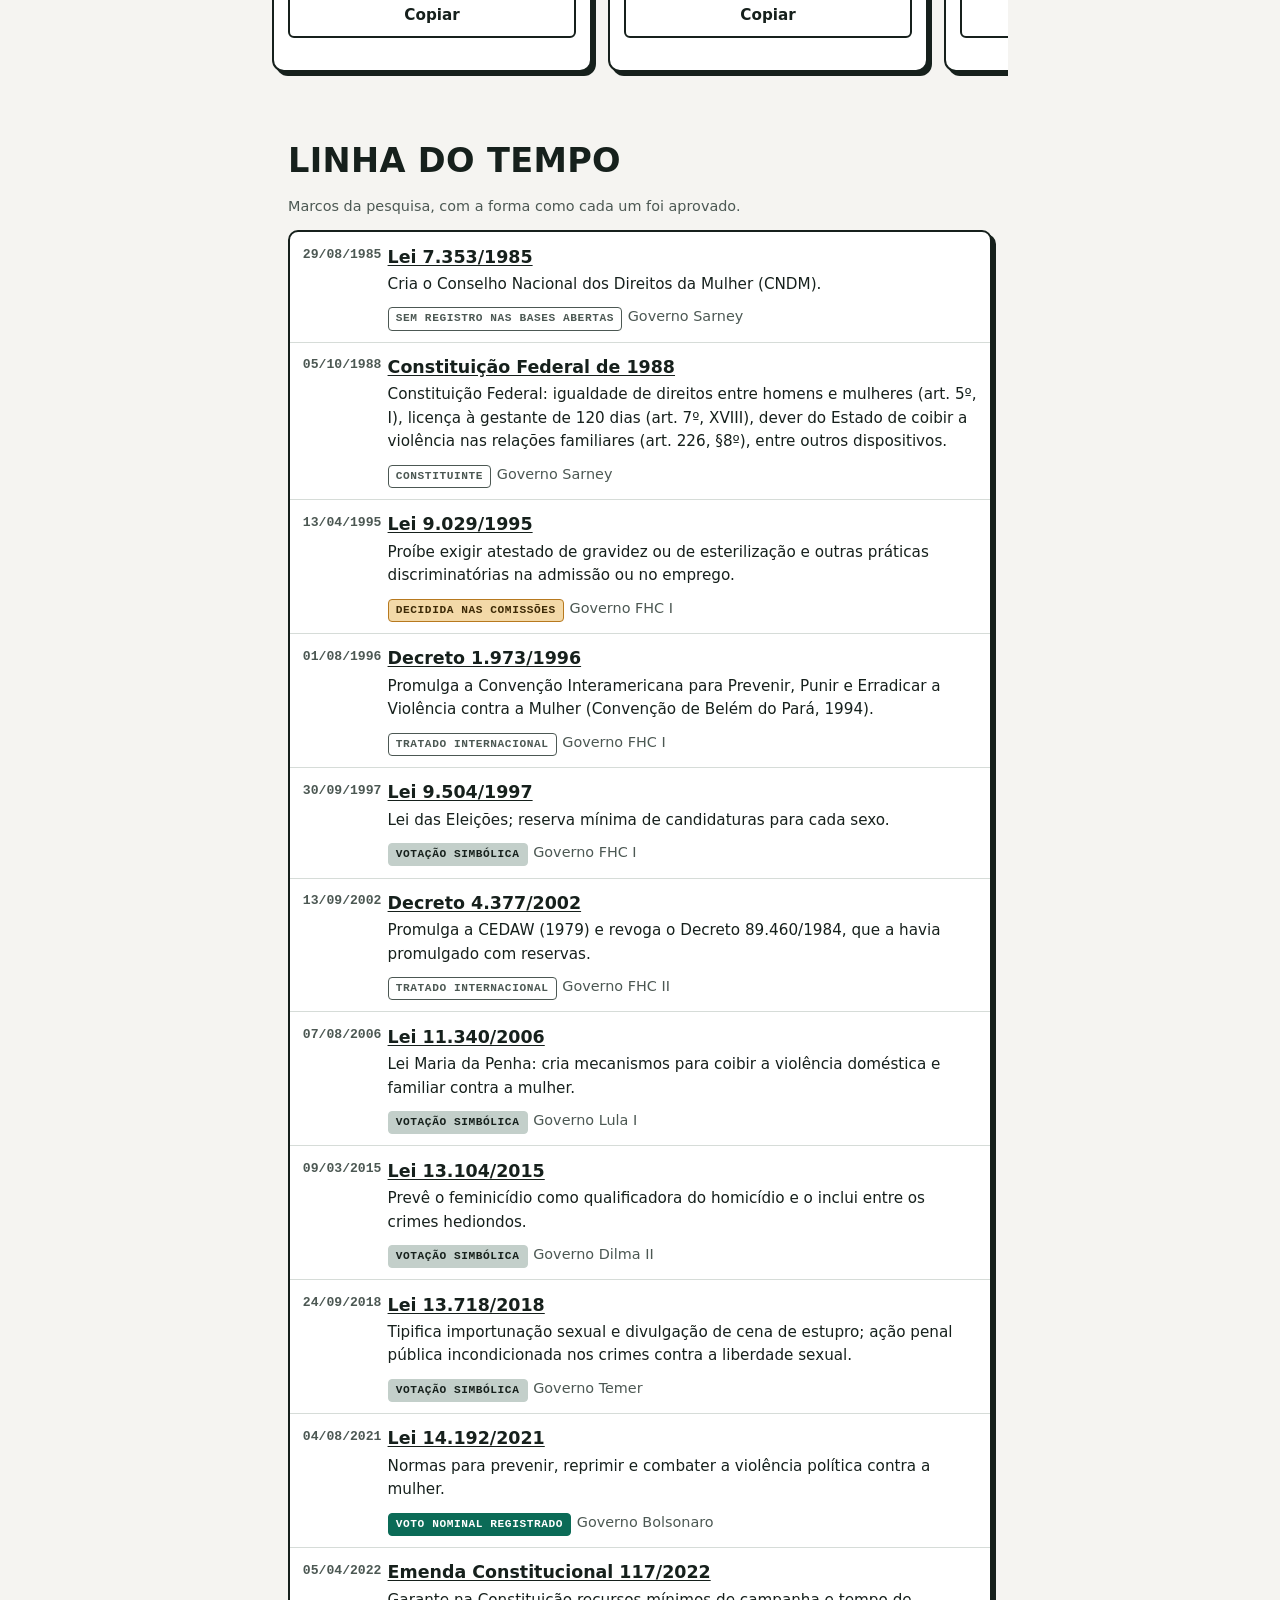
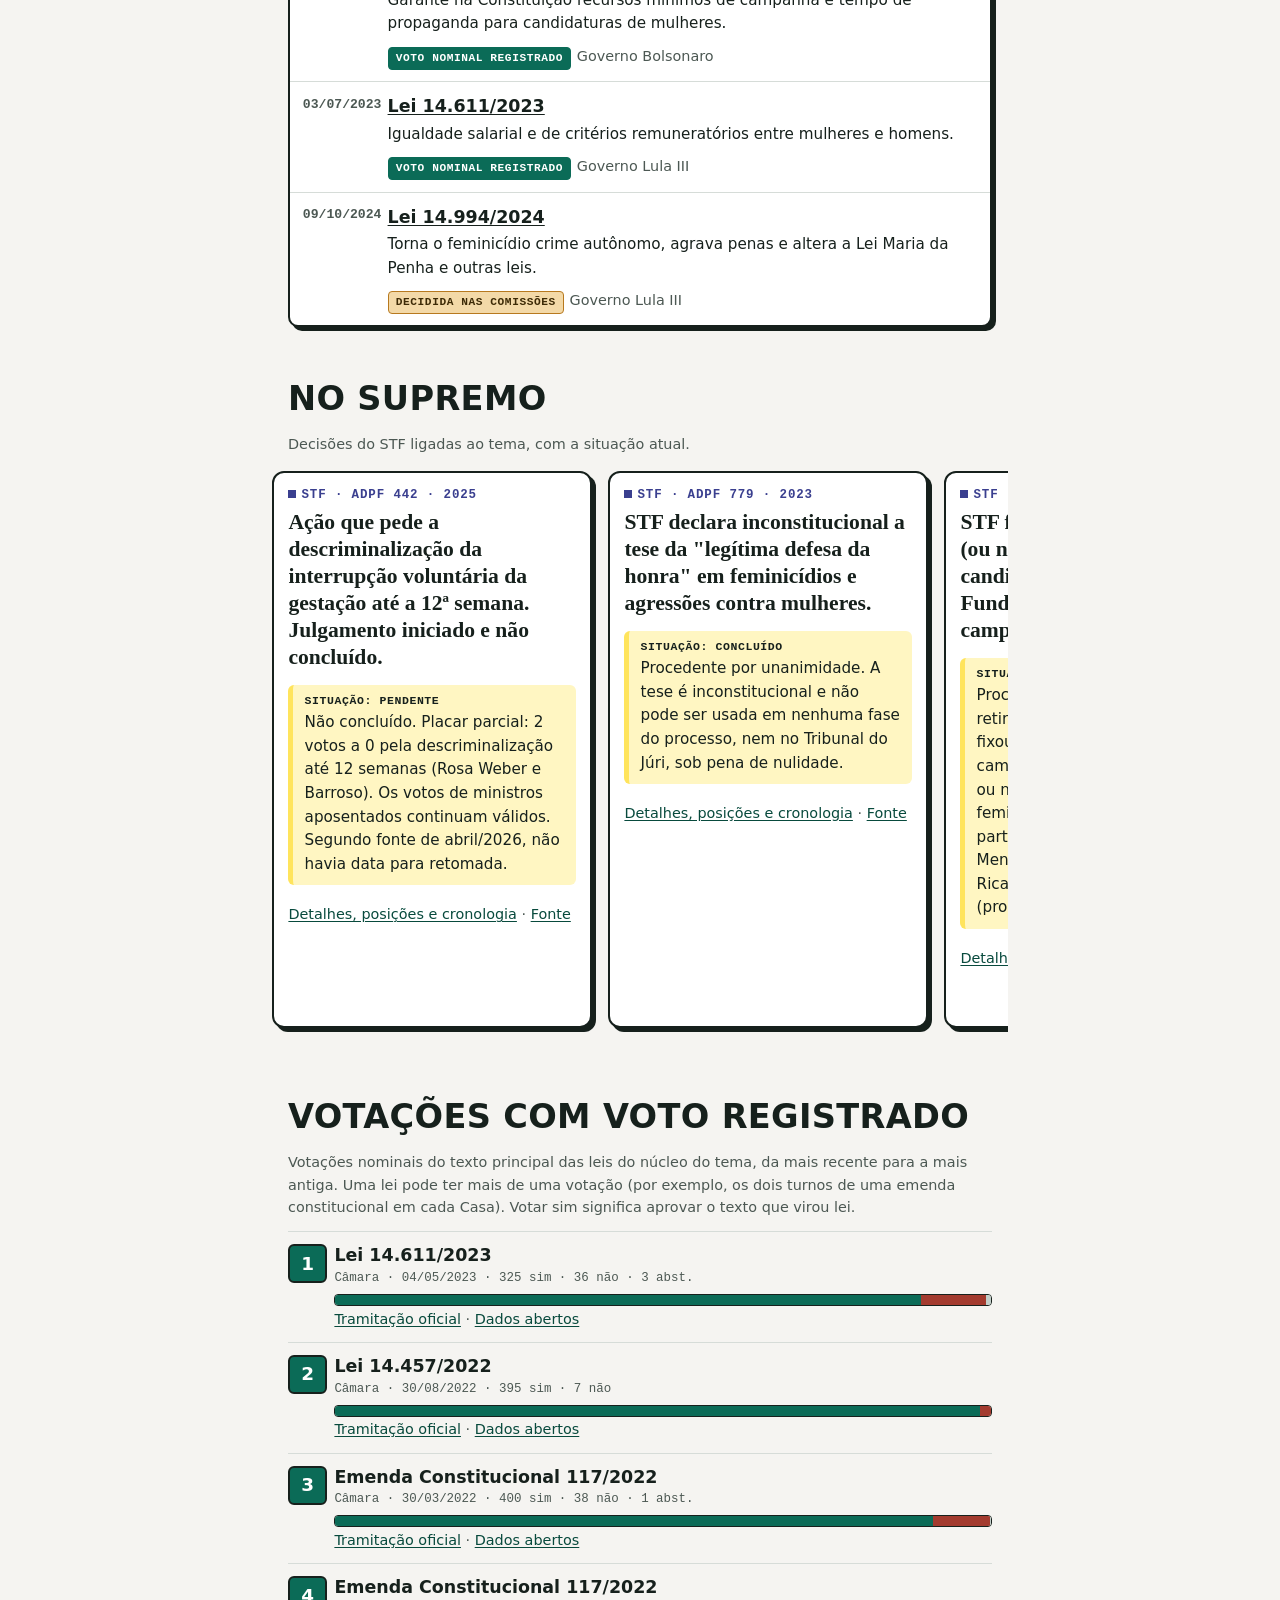
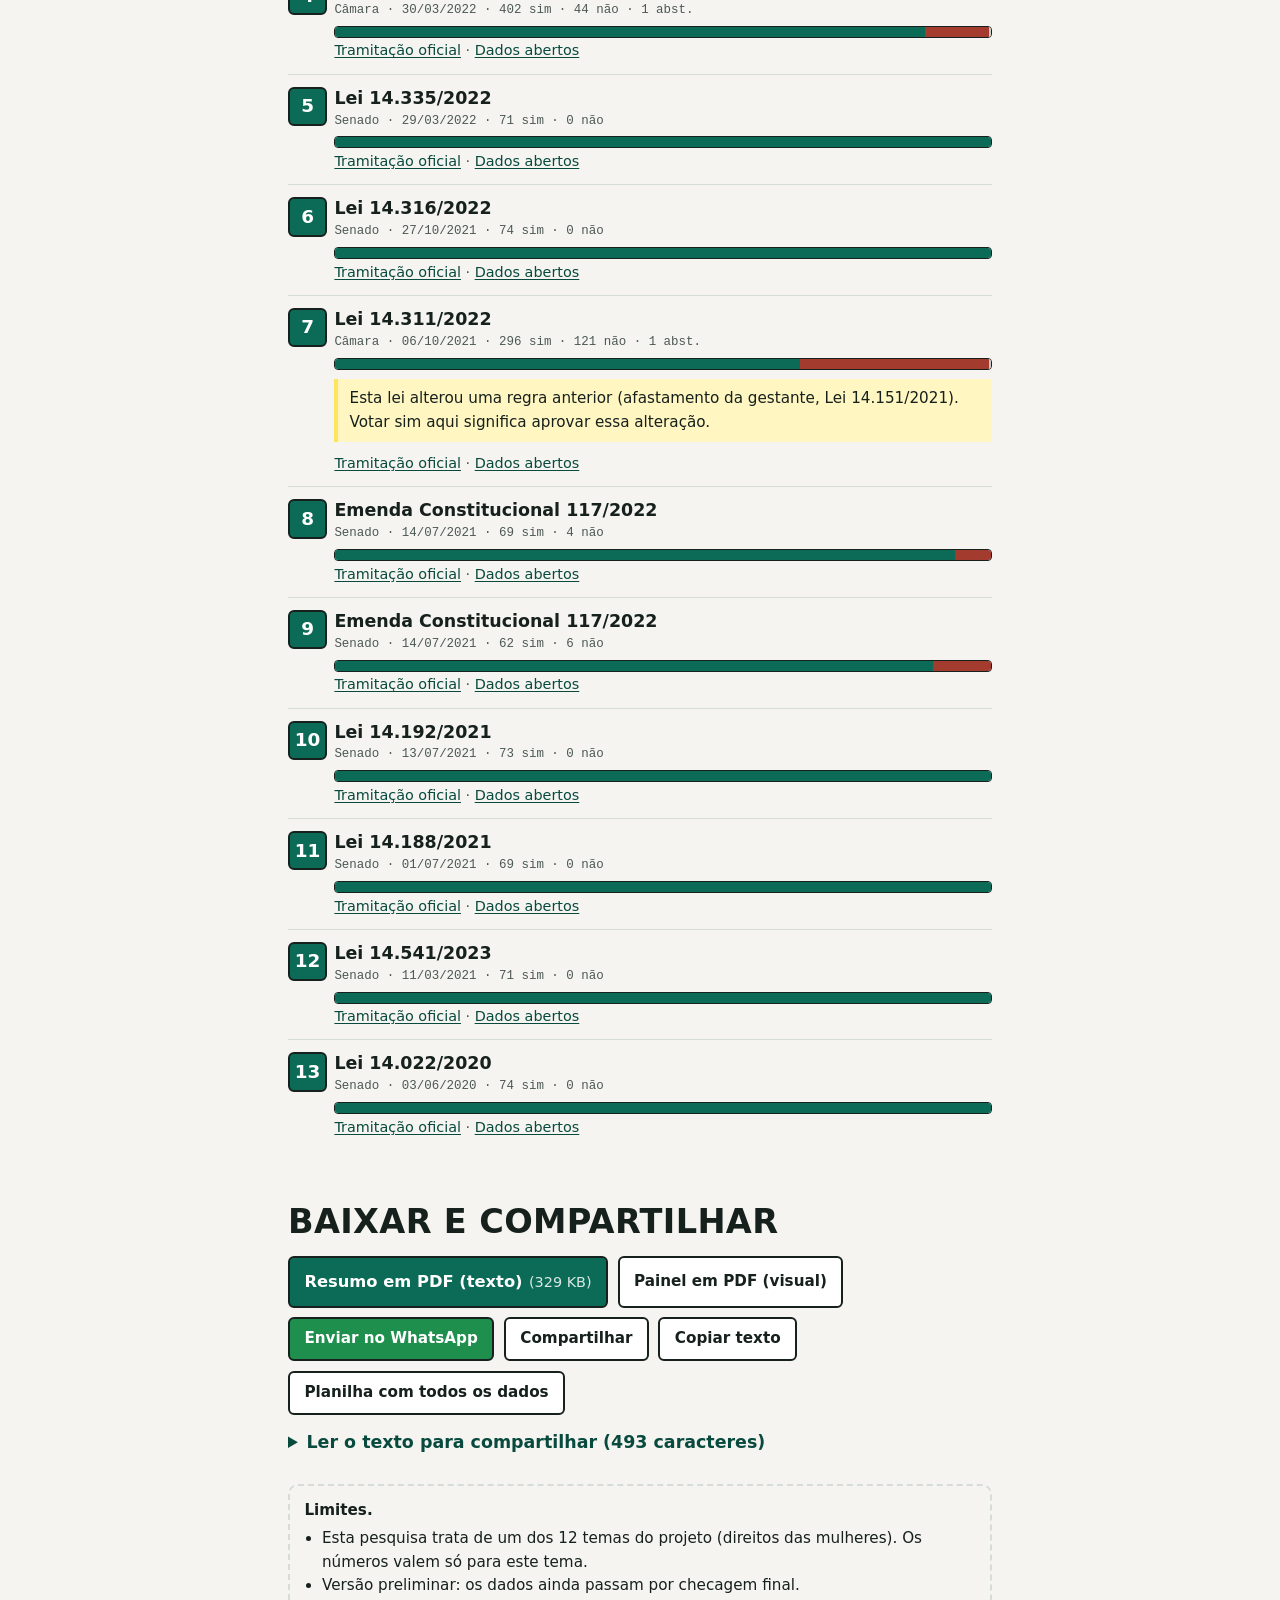
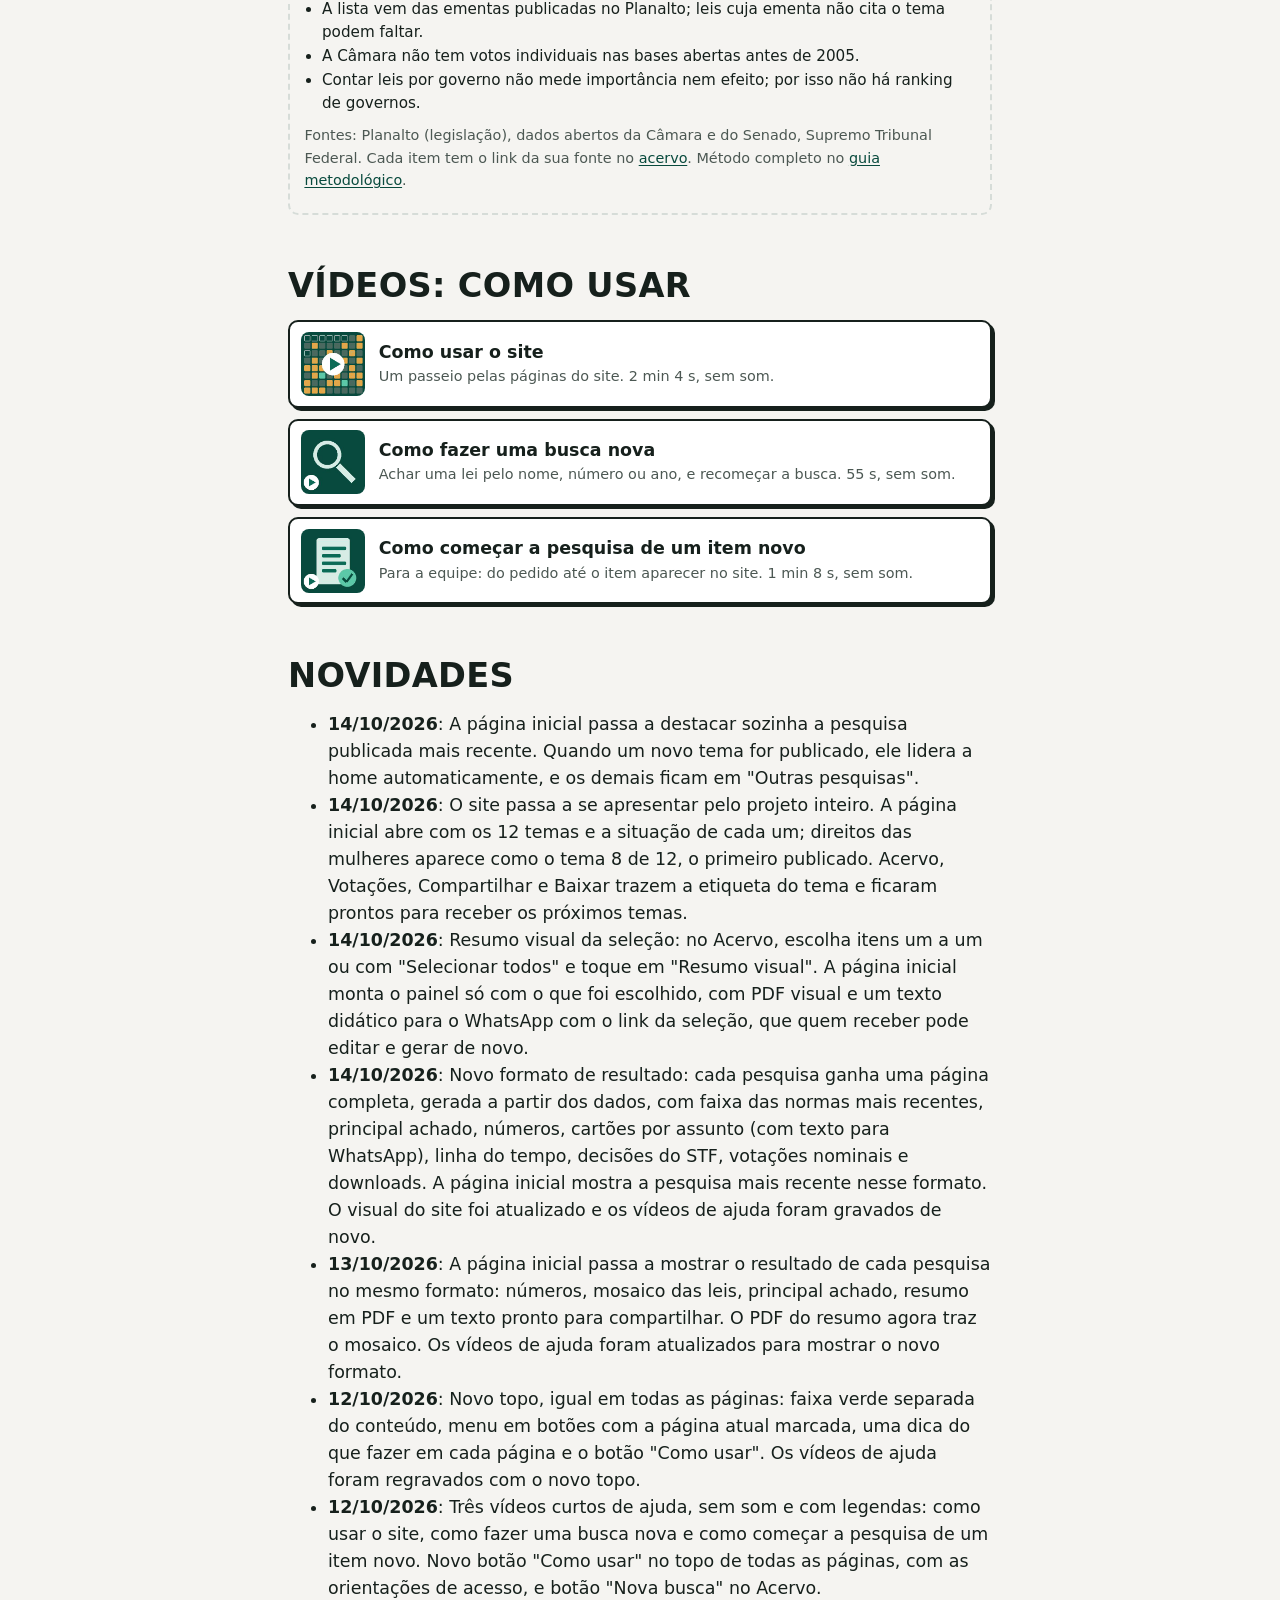
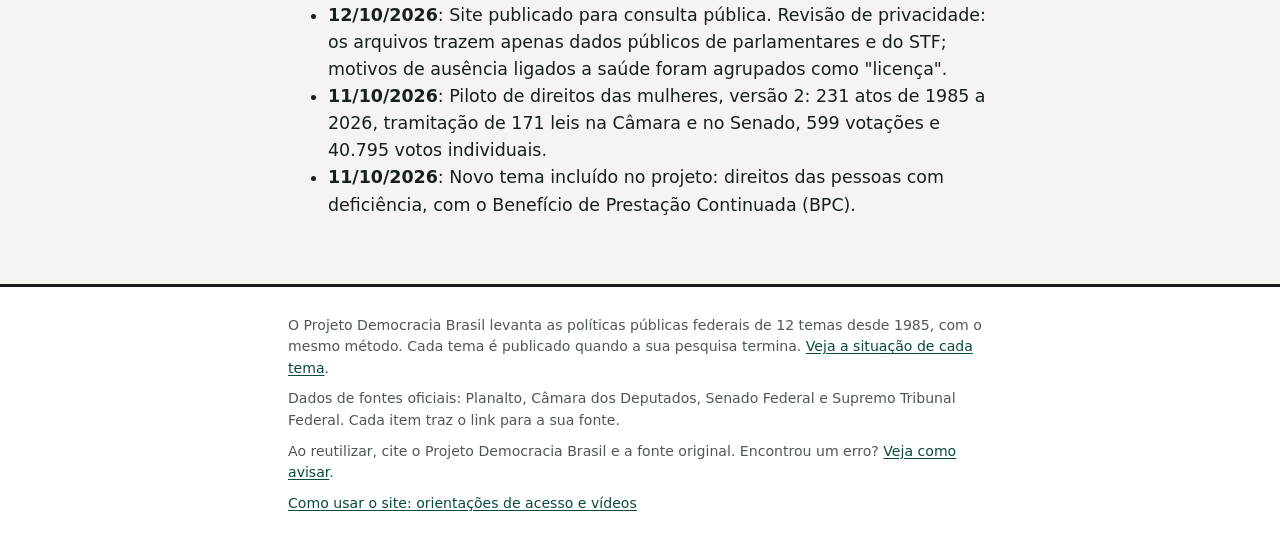
==== commit 14dc86be: "Home destaca automaticamente a pesquisa mais recente A página inicial passa a escolher a pesquisa em" ====
--- a/index.html
+++ b/index.html
@@ -194,6 +194,22 @@
 Resumo: https://adrianacorradi.github.io/projeto-democracia-brasil/pesquisa-direitos-das-mulheres.html#assunto-educacao-e-cultura</p>
 <div class="acoes"><a class="botao zap" href="https://wa.me/?text=Projeto%20Democracia%20Brasil%20%C2%B7%20Tema%208%20de%2012%3A%20Direitos%20das%20mulheres%20%28piloto%2C%20vers%C3%A3o%20preliminar%29%20%E2%80%94%20Educa%C3%A7%C3%A3o%20e%20cultura.%0A%0AO%20levantamento%20re%C3%BAne%206%20atos%20federais%20sobre%20o%20assunto%20desde%202012.%20Das%206%20leis%20aprovadas%20no%20Congresso%2C%20nenhuma%20teve%20o%20voto%20de%20cada%20parlamentar%20registrado%20na%20vota%C3%A7%C3%A3o%20do%20texto%20principal.%0A%0AFonte%3A%20https%3A//dadosabertos.camara.leg.br%0AResumo%3A%20https%3A//adrianacorradi.github.io/projeto-democracia-brasil/pesquisa-direitos-das-mulheres.html%23assunto-educacao-e-cultura" target="_blank" rel="noopener">Enviar no WhatsApp</a><button type="button" data-copiar="t-assunto-educacao-e-cultura">Copiar</button></div>
 <p class="status" role="status"></p>
+</article><article class="ccard" id="assunto-esporte">
+<p class="rotulo">4 atos · desde 2023</p>
+<h3>Esporte</h3>
+<p class="chamada">Mais recente: Lei 15.522/2026, de 28/09/2026.</p>
+<div class="dado"><span class="n">0 de 3</span>leis do assunto aprovadas no Congresso tiveram o voto de cada parlamentar registrado.<span class="fonte">Fonte: dados abertos da Câmara e do Senado ↗</span></div>
+<div class="recente"><b>O que diz a mais recente</b>Diretrizes para o desenvolvimento do futebol feminino.</div>
+<details class="mais"><summary>Fatos e fontes</summary><ul class="fatos"><li><a href="acervo.html#MUL-2026-021">Lei 15.522/2026</a> (2026): Diretrizes para o desenvolvimento do futebol feminino. <a href="https://www.planalto.gov.br/ccivil_03/_ato2023-2026/2026/lei/L15522.htm" rel="noopener">texto oficial</a></li><li><a href="acervo.html#MUL-2026-010">Lei 15.421/2026</a> (2026): Medidas para a Copa do Mundo Feminina FIFA 2027 e prêmio às jogadoras dos torneios de 1988 e 1991. <a href="https://www.planalto.gov.br/ccivil_03/_ato2023-2026/2026/lei/L15421.htm" rel="noopener">texto oficial</a></li><li><a href="acervo.html#MUL-2023-017">Lei 14.614/2023</a> (2023): Garante às atletas gestantes ou puérperas do Bolsa-Atleta o respeito à maternidade. <a href="https://www.planalto.gov.br/ccivil_03/_ato2023-2026/2023/lei/L14614.htm" rel="noopener">texto oficial</a></li><li><a href="acervo.html#MUL-2023-005">Decreto 11.458/2023</a> (2023): Estratégia Nacional para o Futebol Feminino. <a href="https://www.planalto.gov.br/ccivil_03/_ato2023-2026/2023/decreto/D11458.htm" rel="noopener">texto oficial</a></li></ul>
+<p class="pequeno"><a href="acervo.html?assunto=Esporte">Ver os 4 atos no acervo</a></p></details>
+<p class="post" id="t-assunto-esporte" hidden>Projeto Democracia Brasil · Tema 8 de 12: Direitos das mulheres (piloto, versão preliminar) — Esporte.
+
+O levantamento reúne 4 atos federais sobre o assunto desde 2023. Das 3 leis aprovadas no Congresso, nenhuma teve o voto de cada parlamentar registrado na votação do texto principal.
+
+Fonte: https://dadosabertos.camara.leg.br
+Resumo: https://adrianacorradi.github.io/projeto-democracia-brasil/pesquisa-direitos-das-mulheres.html#assunto-esporte</p>
+<div class="acoes"><a class="botao zap" href="https://wa.me/?text=Projeto%20Democracia%20Brasil%20%C2%B7%20Tema%208%20de%2012%3A%20Direitos%20das%20mulheres%20%28piloto%2C%20vers%C3%A3o%20preliminar%29%20%E2%80%94%20Esporte.%0A%0AO%20levantamento%20re%C3%BAne%204%20atos%20federais%20sobre%20o%20assunto%20desde%202023.%20Das%203%20leis%20aprovadas%20no%20Congresso%2C%20nenhuma%20teve%20o%20voto%20de%20cada%20parlamentar%20registrado%20na%20vota%C3%A7%C3%A3o%20do%20texto%20principal.%0A%0AFonte%3A%20https%3A//dadosabertos.camara.leg.br%0AResumo%3A%20https%3A//adrianacorradi.github.io/projeto-democracia-brasil/pesquisa-direitos-das-mulheres.html%23assunto-esporte" target="_blank" rel="noopener">Enviar no WhatsApp</a><button type="button" data-copiar="t-assunto-esporte">Copiar</button></div>
+<p class="status" role="status"></p>
 </article><article class="ccard" id="assunto-direitos-reprodutivos">
 <p class="rotulo">4 atos · desde 1996</p>
 <h3>Direitos reprodutivos</h3>
@@ -209,22 +225,6 @@
 Fonte: https://dadosabertos.camara.leg.br
 Resumo: https://adrianacorradi.github.io/projeto-democracia-brasil/pesquisa-direitos-das-mulheres.html#assunto-direitos-reprodutivos</p>
 <div class="acoes"><a class="botao zap" href="https://wa.me/?text=Projeto%20Democracia%20Brasil%20%C2%B7%20Tema%208%20de%2012%3A%20Direitos%20das%20mulheres%20%28piloto%2C%20vers%C3%A3o%20preliminar%29%20%E2%80%94%20Direitos%20reprodutivos.%0A%0AO%20levantamento%20re%C3%BAne%204%20atos%20federais%20sobre%20o%20assunto%20desde%201996.%20Das%202%20leis%20aprovadas%20no%20Congresso%2C%20nenhuma%20teve%20o%20voto%20de%20cada%20parlamentar%20registrado%20na%20vota%C3%A7%C3%A3o%20do%20texto%20principal.%0A%0AFonte%3A%20https%3A//dadosabertos.camara.leg.br%0AResumo%3A%20https%3A//adrianacorradi.github.io/projeto-democracia-brasil/pesquisa-direitos-das-mulheres.html%23assunto-direitos-reprodutivos" target="_blank" rel="noopener">Enviar no WhatsApp</a><button type="button" data-copiar="t-assunto-direitos-reprodutivos">Copiar</button></div>
-<p class="status" role="status"></p>
-</article><article class="ccard" id="assunto-esporte">
-<p class="rotulo">4 atos · desde 2023</p>
-<h3>Esporte</h3>
-<p class="chamada">Mais recente: Lei 15.522/2026, de 28/09/2026.</p>
-<div class="dado"><span class="n">0 de 3</span>leis do assunto aprovadas no Congresso tiveram o voto de cada parlamentar registrado.<span class="fonte">Fonte: dados abertos da Câmara e do Senado ↗</span></div>
-<div class="recente"><b>O que diz a mais recente</b>Diretrizes para o desenvolvimento do futebol feminino.</div>
-<details class="mais"><summary>Fatos e fontes</summary><ul class="fatos"><li><a href="acervo.html#MUL-2026-021">Lei 15.522/2026</a> (2026): Diretrizes para o desenvolvimento do futebol feminino. <a href="https://www.planalto.gov.br/ccivil_03/_ato2023-2026/2026/lei/L15522.htm" rel="noopener">texto oficial</a></li><li><a href="acervo.html#MUL-2026-010">Lei 15.421/2026</a> (2026): Medidas para a Copa do Mundo Feminina FIFA 2027 e prêmio às jogadoras dos torneios de 1988 e 1991. <a href="https://www.planalto.gov.br/ccivil_03/_ato2023-2026/2026/lei/L15421.htm" rel="noopener">texto oficial</a></li><li><a href="acervo.html#MUL-2023-017">Lei 14.614/2023</a> (2023): Garante às atletas gestantes ou puérperas do Bolsa-Atleta o respeito à maternidade. <a href="https://www.planalto.gov.br/ccivil_03/_ato2023-2026/2023/lei/L14614.htm" rel="noopener">texto oficial</a></li><li><a href="acervo.html#MUL-2023-005">Decreto 11.458/2023</a> (2023): Estratégia Nacional para o Futebol Feminino. <a href="https://www.planalto.gov.br/ccivil_03/_ato2023-2026/2023/decreto/D11458.htm" rel="noopener">texto oficial</a></li></ul>
-<p class="pequeno"><a href="acervo.html?assunto=Esporte">Ver os 4 atos no acervo</a></p></details>
-<p class="post" id="t-assunto-esporte" hidden>Projeto Democracia Brasil · Tema 8 de 12: Direitos das mulheres (piloto, versão preliminar) — Esporte.
-
-O levantamento reúne 4 atos federais sobre o assunto desde 2023. Das 3 leis aprovadas no Congresso, nenhuma teve o voto de cada parlamentar registrado na votação do texto principal.
-
-Fonte: https://dadosabertos.camara.leg.br
-Resumo: https://adrianacorradi.github.io/projeto-democracia-brasil/pesquisa-direitos-das-mulheres.html#assunto-esporte</p>
-<div class="acoes"><a class="botao zap" href="https://wa.me/?text=Projeto%20Democracia%20Brasil%20%C2%B7%20Tema%208%20de%2012%3A%20Direitos%20das%20mulheres%20%28piloto%2C%20vers%C3%A3o%20preliminar%29%20%E2%80%94%20Esporte.%0A%0AO%20levantamento%20re%C3%BAne%204%20atos%20federais%20sobre%20o%20assunto%20desde%202023.%20Das%203%20leis%20aprovadas%20no%20Congresso%2C%20nenhuma%20teve%20o%20voto%20de%20cada%20parlamentar%20registrado%20na%20vota%C3%A7%C3%A3o%20do%20texto%20principal.%0A%0AFonte%3A%20https%3A//dadosabertos.camara.leg.br%0AResumo%3A%20https%3A//adrianacorradi.github.io/projeto-democracia-brasil/pesquisa-direitos-das-mulheres.html%23assunto-esporte" target="_blank" rel="noopener">Enviar no WhatsApp</a><button type="button" data-copiar="t-assunto-esporte">Copiar</button></div>
 <p class="status" role="status"></p>
 </article><article class="ccard" id="assunto-assistencia-e-renda">
 <p class="rotulo">2 atos · desde 2014</p>
@@ -394,7 +394,7 @@
 </details></div>
 
 <h2 id="novidades">Novidades</h2>
-<ul><li><strong>14/10/2026</strong>: O site passa a se apresentar pelo projeto inteiro. A página inicial abre com os 12 temas e a situação de cada um; direitos das mulheres aparece como o tema 8 de 12, o primeiro publicado. Acervo, Votações, Compartilhar e Baixar trazem a etiqueta do tema e ficaram prontos para receber os próximos temas.</li><li><strong>14/10/2026</strong>: Resumo visual da seleção: no Acervo, escolha itens um a um ou com &quot;Selecionar todos&quot; e toque em &quot;Resumo visual&quot;. A página inicial monta o painel só com o que foi escolhido, com PDF visual e um texto didático para o WhatsApp com o link da seleção, que quem receber pode editar e gerar de novo.</li><li><strong>14/10/2026</strong>: Novo formato de resultado: cada pesquisa ganha uma página completa, gerada a partir dos dados, com faixa das normas mais recentes, principal achado, números, cartões por assunto (com texto para WhatsApp), linha do tempo, decisões do STF, votações nominais e downloads. A página inicial mostra a pesquisa mais recente nesse formato. O visual do site foi atualizado e os vídeos de ajuda foram gravados de novo.</li><li><strong>13/10/2026</strong>: A página inicial passa a mostrar o resultado de cada pesquisa no mesmo formato: números, mosaico das leis, principal achado, resumo em PDF e um texto pronto para compartilhar. O PDF do resumo agora traz o mosaico. Os vídeos de ajuda foram atualizados para mostrar o novo formato.</li><li><strong>12/10/2026</strong>: Novo topo, igual em todas as páginas: faixa verde separada do conteúdo, menu em botões com a página atual marcada, uma dica do que fazer em cada página e o botão &quot;Como usar&quot;. Os vídeos de ajuda foram regravados com o novo topo.</li><li><strong>12/10/2026</strong>: Três vídeos curtos de ajuda, sem som e com legendas: como usar o site, como fazer uma busca nova e como começar a pesquisa de um item novo. Novo botão &quot;Como usar&quot; no topo de todas as páginas, com as orientações de acesso, e botão &quot;Nova busca&quot; no Acervo.</li><li><strong>12/10/2026</strong>: Site publicado para consulta pública. Revisão de privacidade: os arquivos trazem apenas dados públicos de parlamentares e do STF; motivos de ausência ligados a saúde foram agrupados como &quot;licença&quot;.</li><li><strong>11/10/2026</strong>: Piloto de direitos das mulheres, versão 2: 231 atos de 1985 a 2026, tramitação de 171 leis na Câmara e no Senado, 599 votações e 40.795 votos individuais.</li><li><strong>11/10/2026</strong>: Novo tema incluído no projeto: direitos das pessoas com deficiência, com o Benefício de Prestação Continuada (BPC).</li></ul>
+<ul><li><strong>14/10/2026</strong>: A página inicial passa a destacar sozinha a pesquisa publicada mais recente. Quando um novo tema for publicado, ele lidera a home automaticamente, e os demais ficam em &quot;Outras pesquisas&quot;.</li><li><strong>14/10/2026</strong>: O site passa a se apresentar pelo projeto inteiro. A página inicial abre com os 12 temas e a situação de cada um; direitos das mulheres aparece como o tema 8 de 12, o primeiro publicado. Acervo, Votações, Compartilhar e Baixar trazem a etiqueta do tema e ficaram prontos para receber os próximos temas.</li><li><strong>14/10/2026</strong>: Resumo visual da seleção: no Acervo, escolha itens um a um ou com &quot;Selecionar todos&quot; e toque em &quot;Resumo visual&quot;. A página inicial monta o painel só com o que foi escolhido, com PDF visual e um texto didático para o WhatsApp com o link da seleção, que quem receber pode editar e gerar de novo.</li><li><strong>14/10/2026</strong>: Novo formato de resultado: cada pesquisa ganha uma página completa, gerada a partir dos dados, com faixa das normas mais recentes, principal achado, números, cartões por assunto (com texto para WhatsApp), linha do tempo, decisões do STF, votações nominais e downloads. A página inicial mostra a pesquisa mais recente nesse formato. O visual do site foi atualizado e os vídeos de ajuda foram gravados de novo.</li><li><strong>13/10/2026</strong>: A página inicial passa a mostrar o resultado de cada pesquisa no mesmo formato: números, mosaico das leis, principal achado, resumo em PDF e um texto pronto para compartilhar. O PDF do resumo agora traz o mosaico. Os vídeos de ajuda foram atualizados para mostrar o novo formato.</li><li><strong>12/10/2026</strong>: Novo topo, igual em todas as páginas: faixa verde separada do conteúdo, menu em botões com a página atual marcada, uma dica do que fazer em cada página e o botão &quot;Como usar&quot;. Os vídeos de ajuda foram regravados com o novo topo.</li><li><strong>12/10/2026</strong>: Três vídeos curtos de ajuda, sem som e com legendas: como usar o site, como fazer uma busca nova e como começar a pesquisa de um item novo. Novo botão &quot;Como usar&quot; no topo de todas as páginas, com as orientações de acesso, e botão &quot;Nova busca&quot; no Acervo.</li><li><strong>12/10/2026</strong>: Site publicado para consulta pública. Revisão de privacidade: os arquivos trazem apenas dados públicos de parlamentares e do STF; motivos de ausência ligados a saúde foram agrupados como &quot;licença&quot;.</li><li><strong>11/10/2026</strong>: Piloto de direitos das mulheres, versão 2: 231 atos de 1985 a 2026, tramitação de 171 leis na Câmara e no Senado, 599 votações e 40.795 votos individuais.</li><li><strong>11/10/2026</strong>: Novo tema incluído no projeto: direitos das pessoas com deficiência, com o Benefício de Prestação Continuada (BPC).</li></ul>
 
 </div></main>
 <footer class="rodape"><div class="coluna">
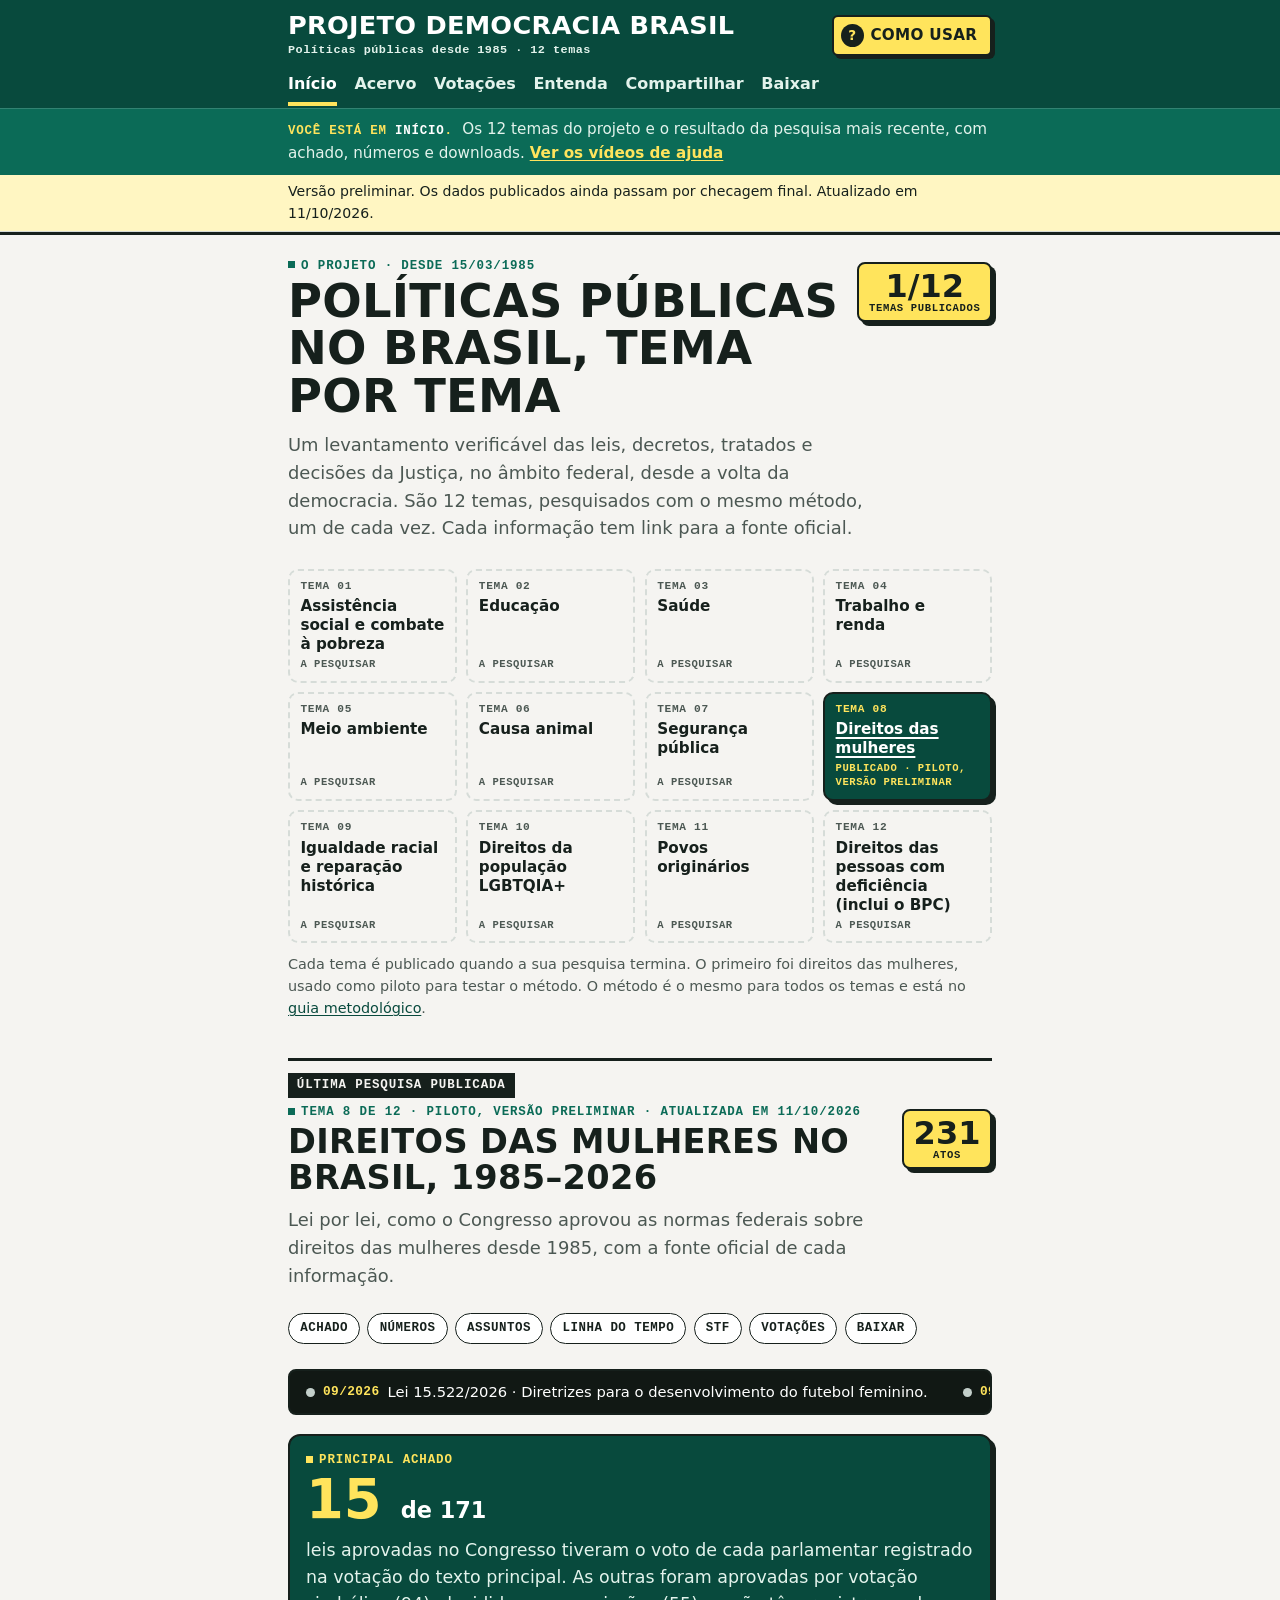
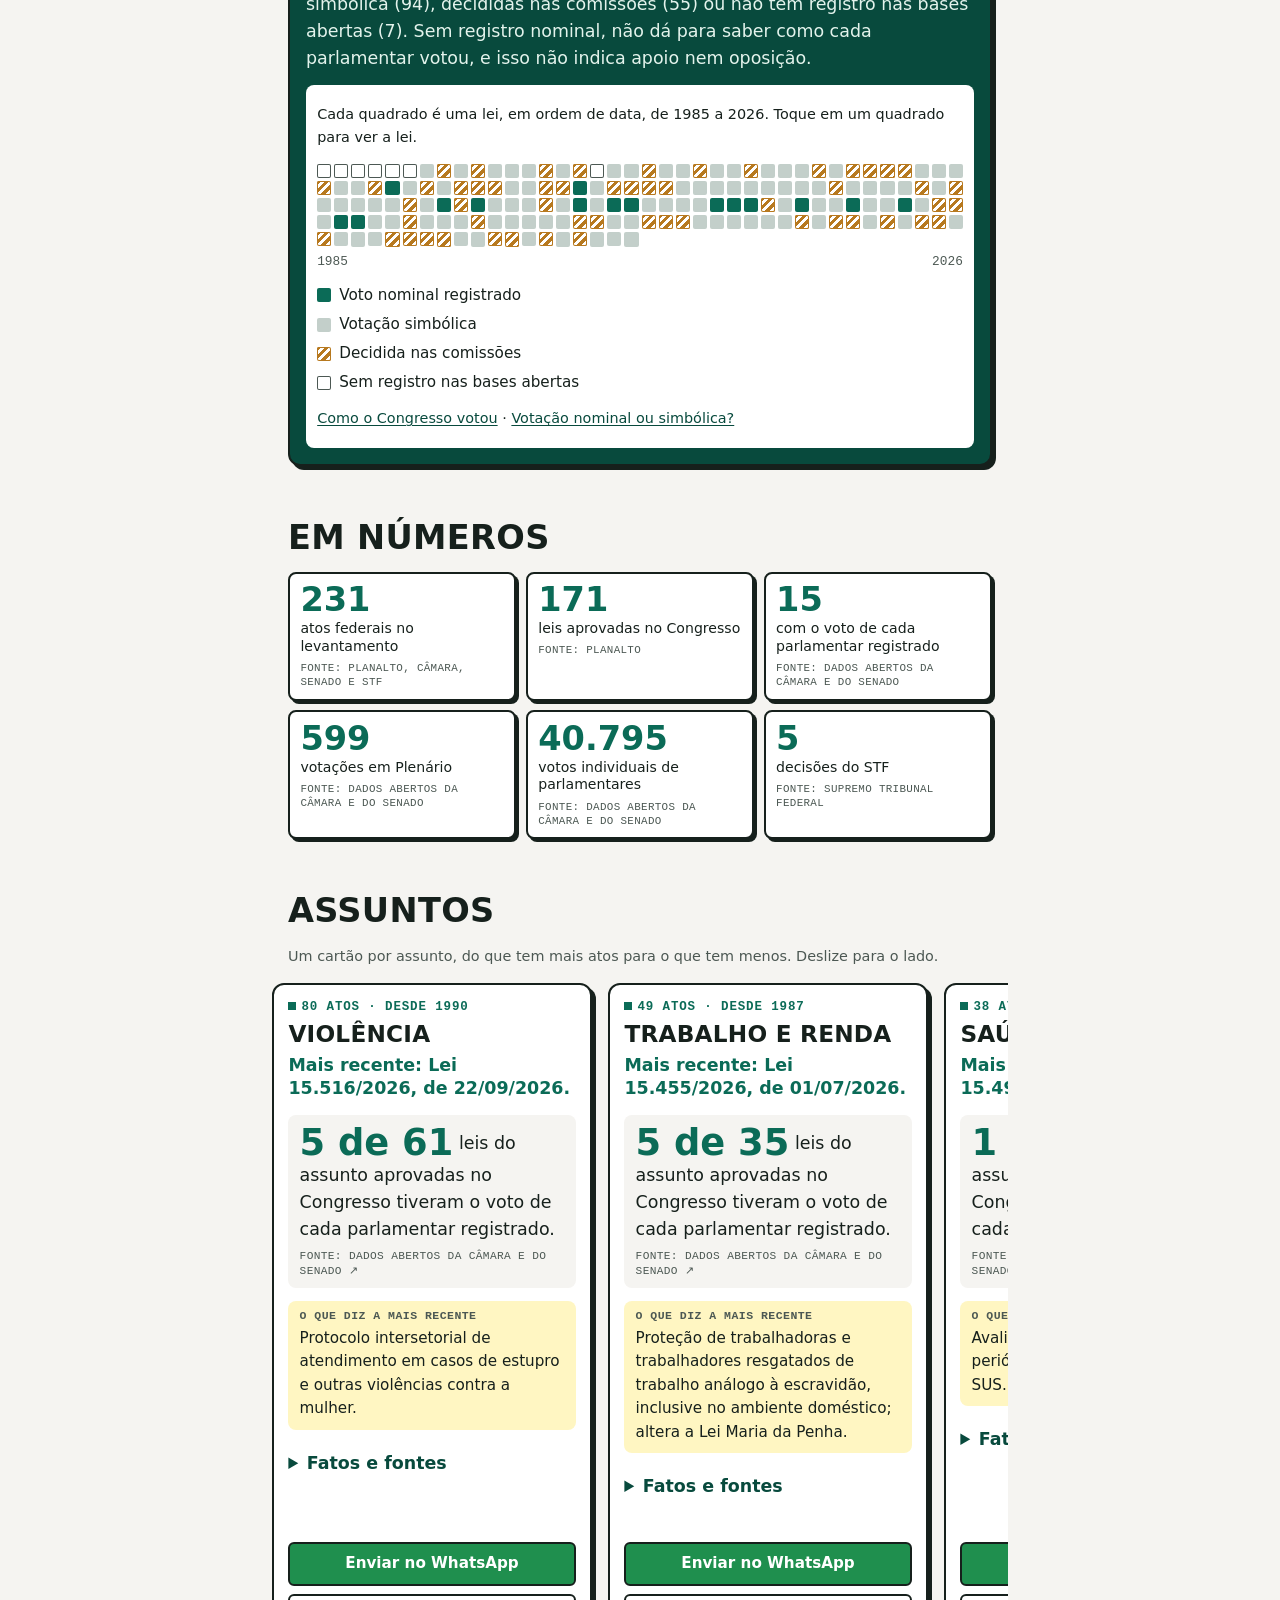
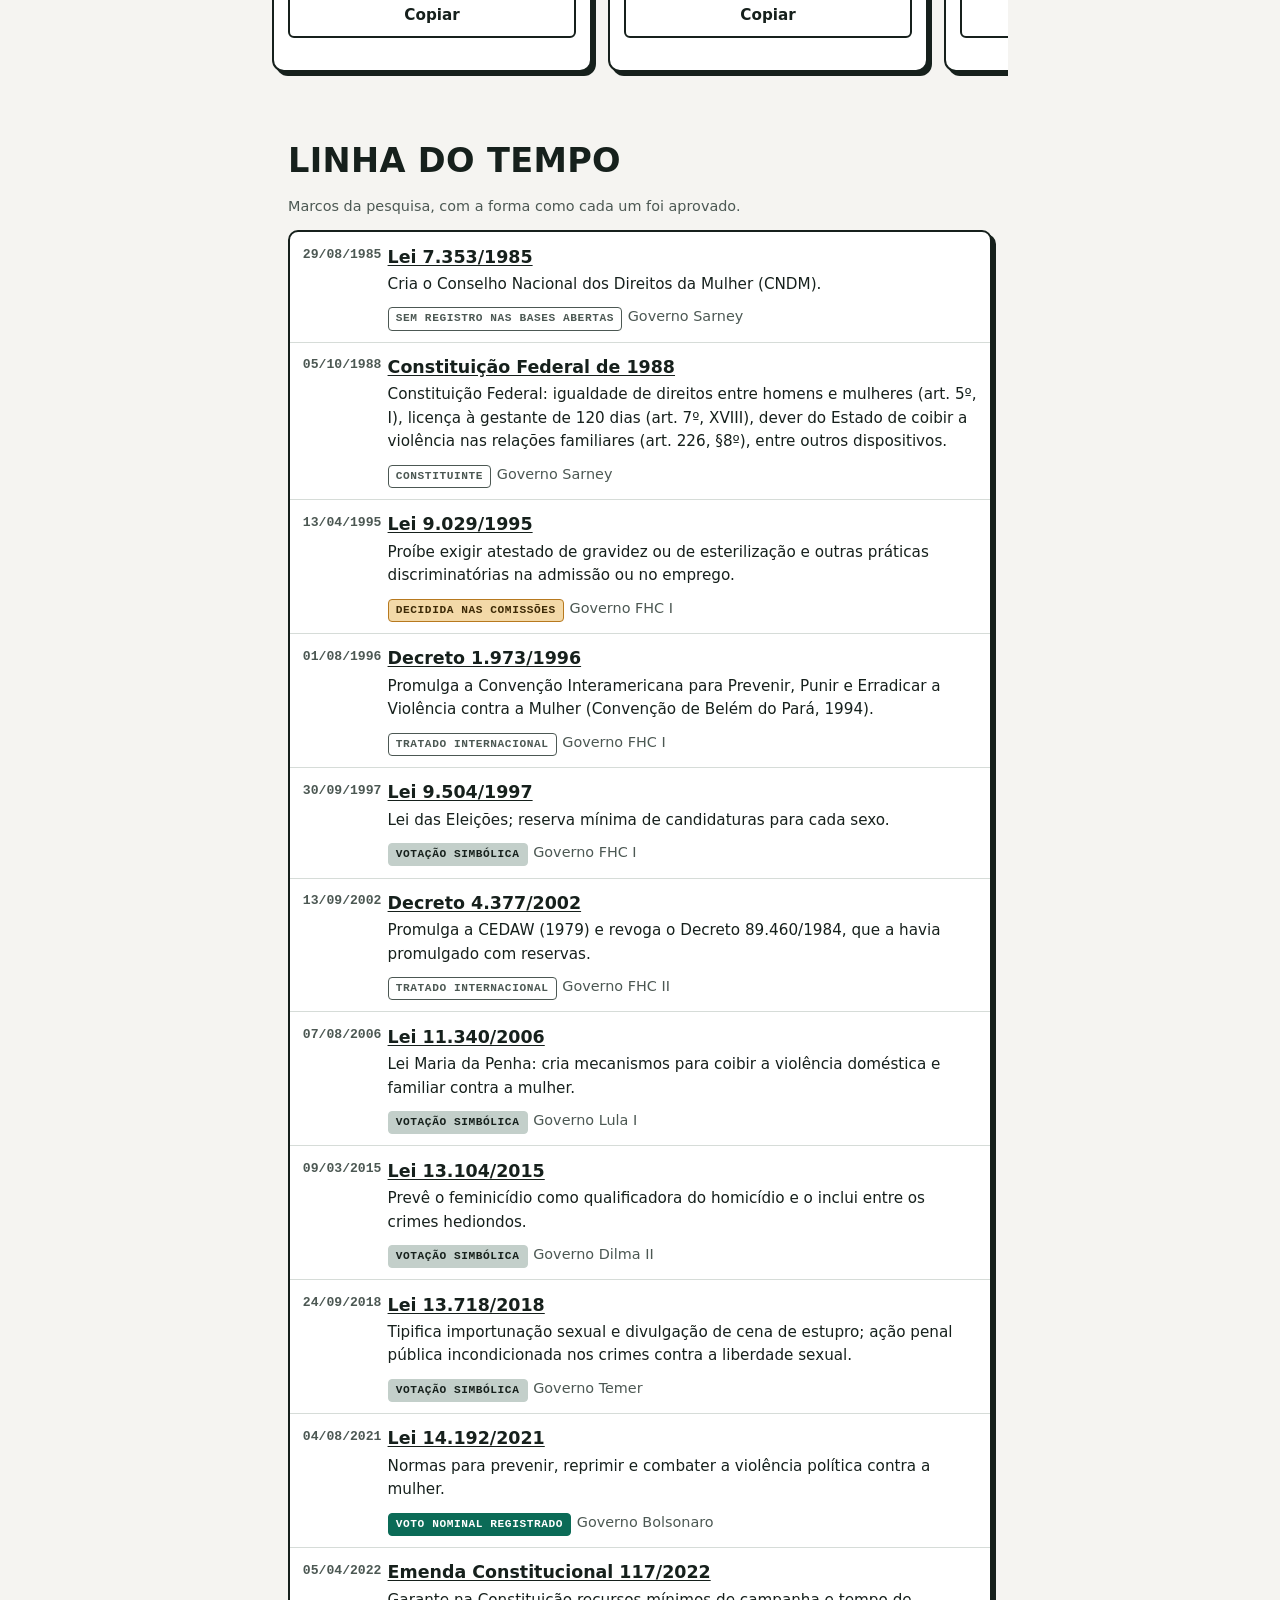
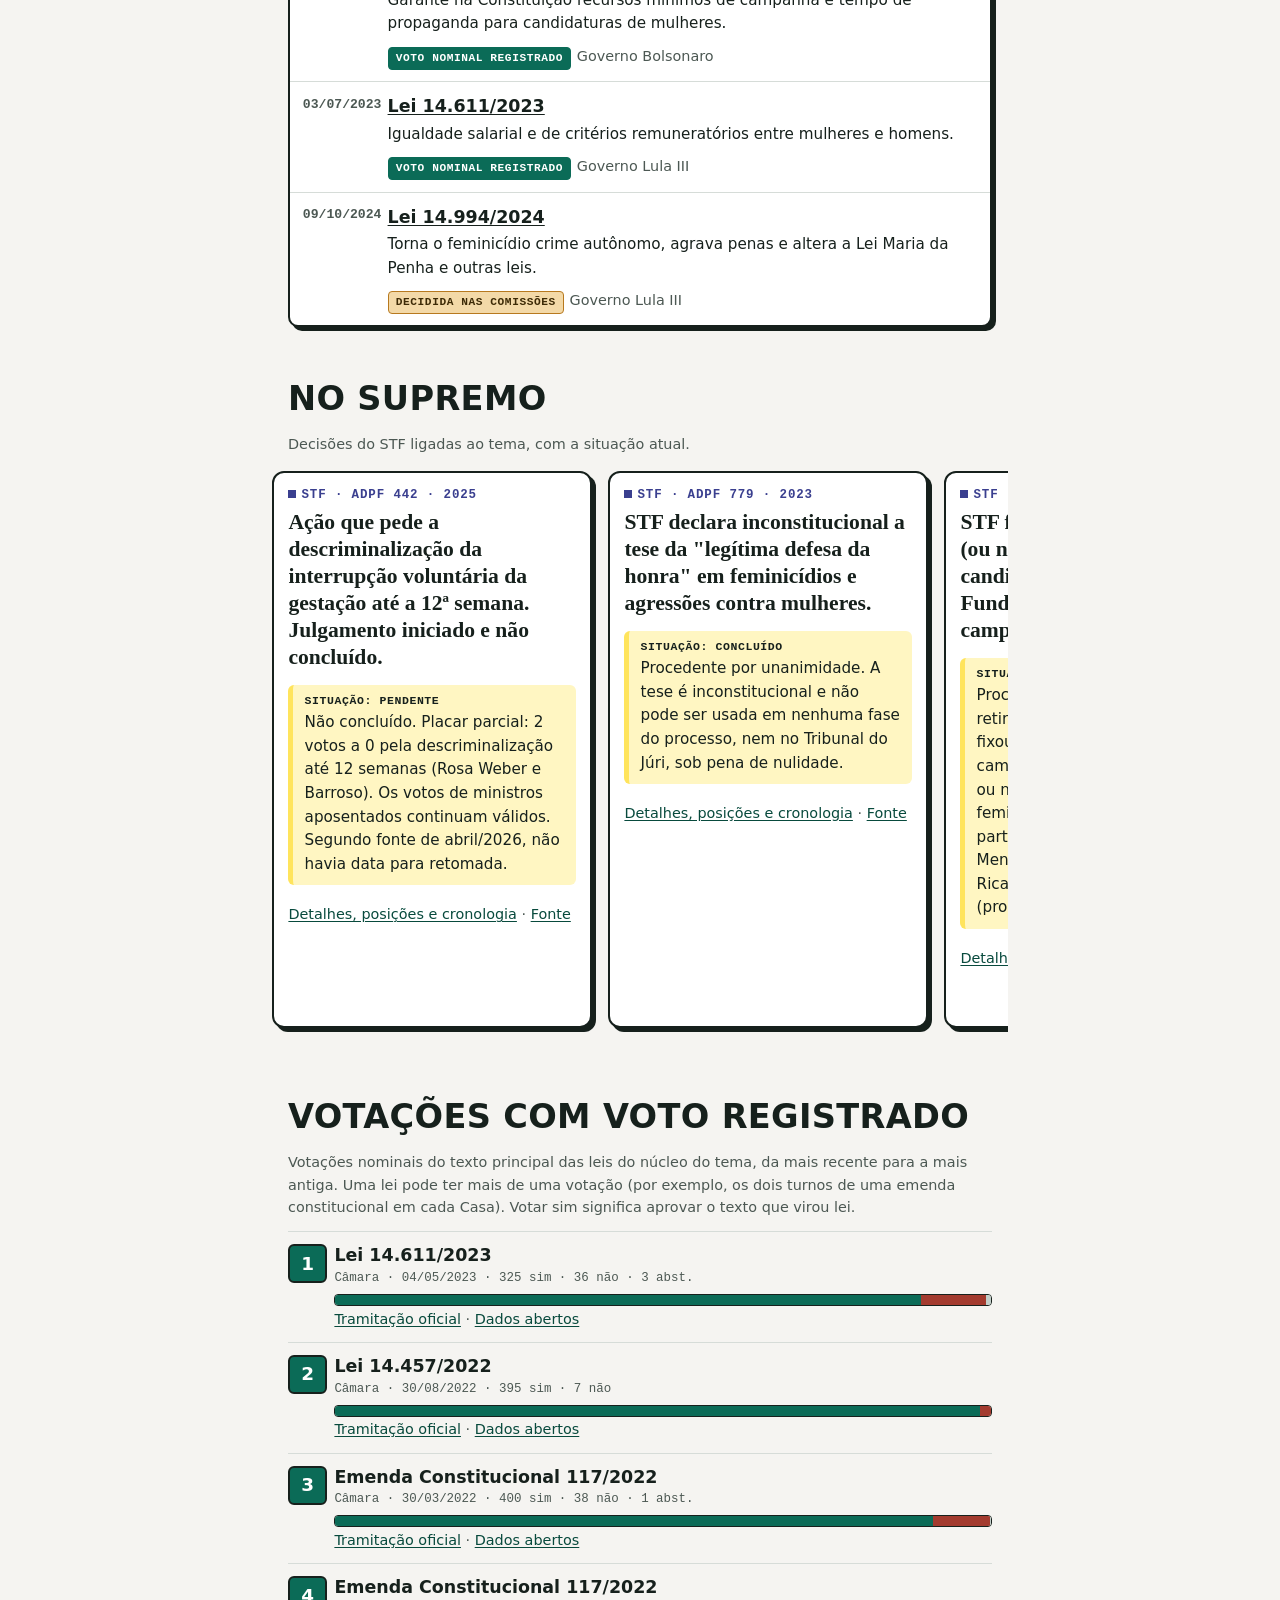
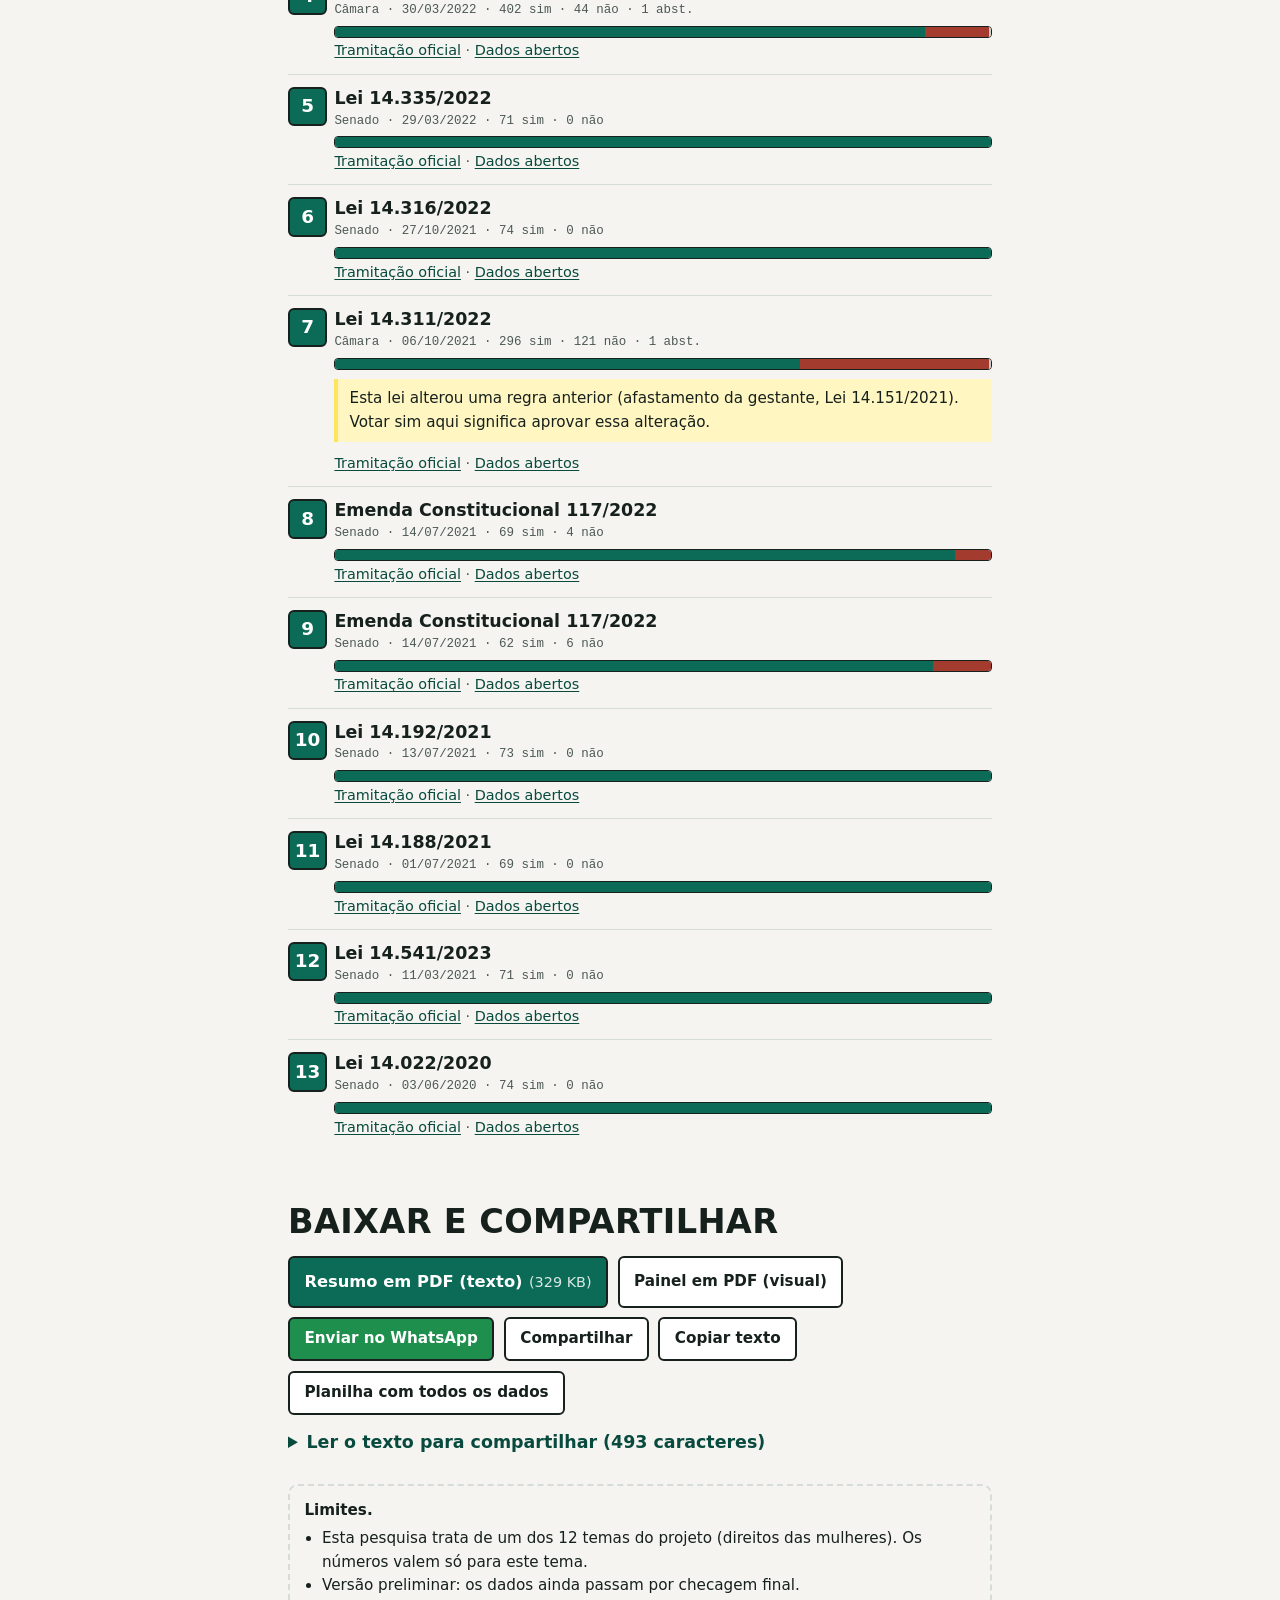
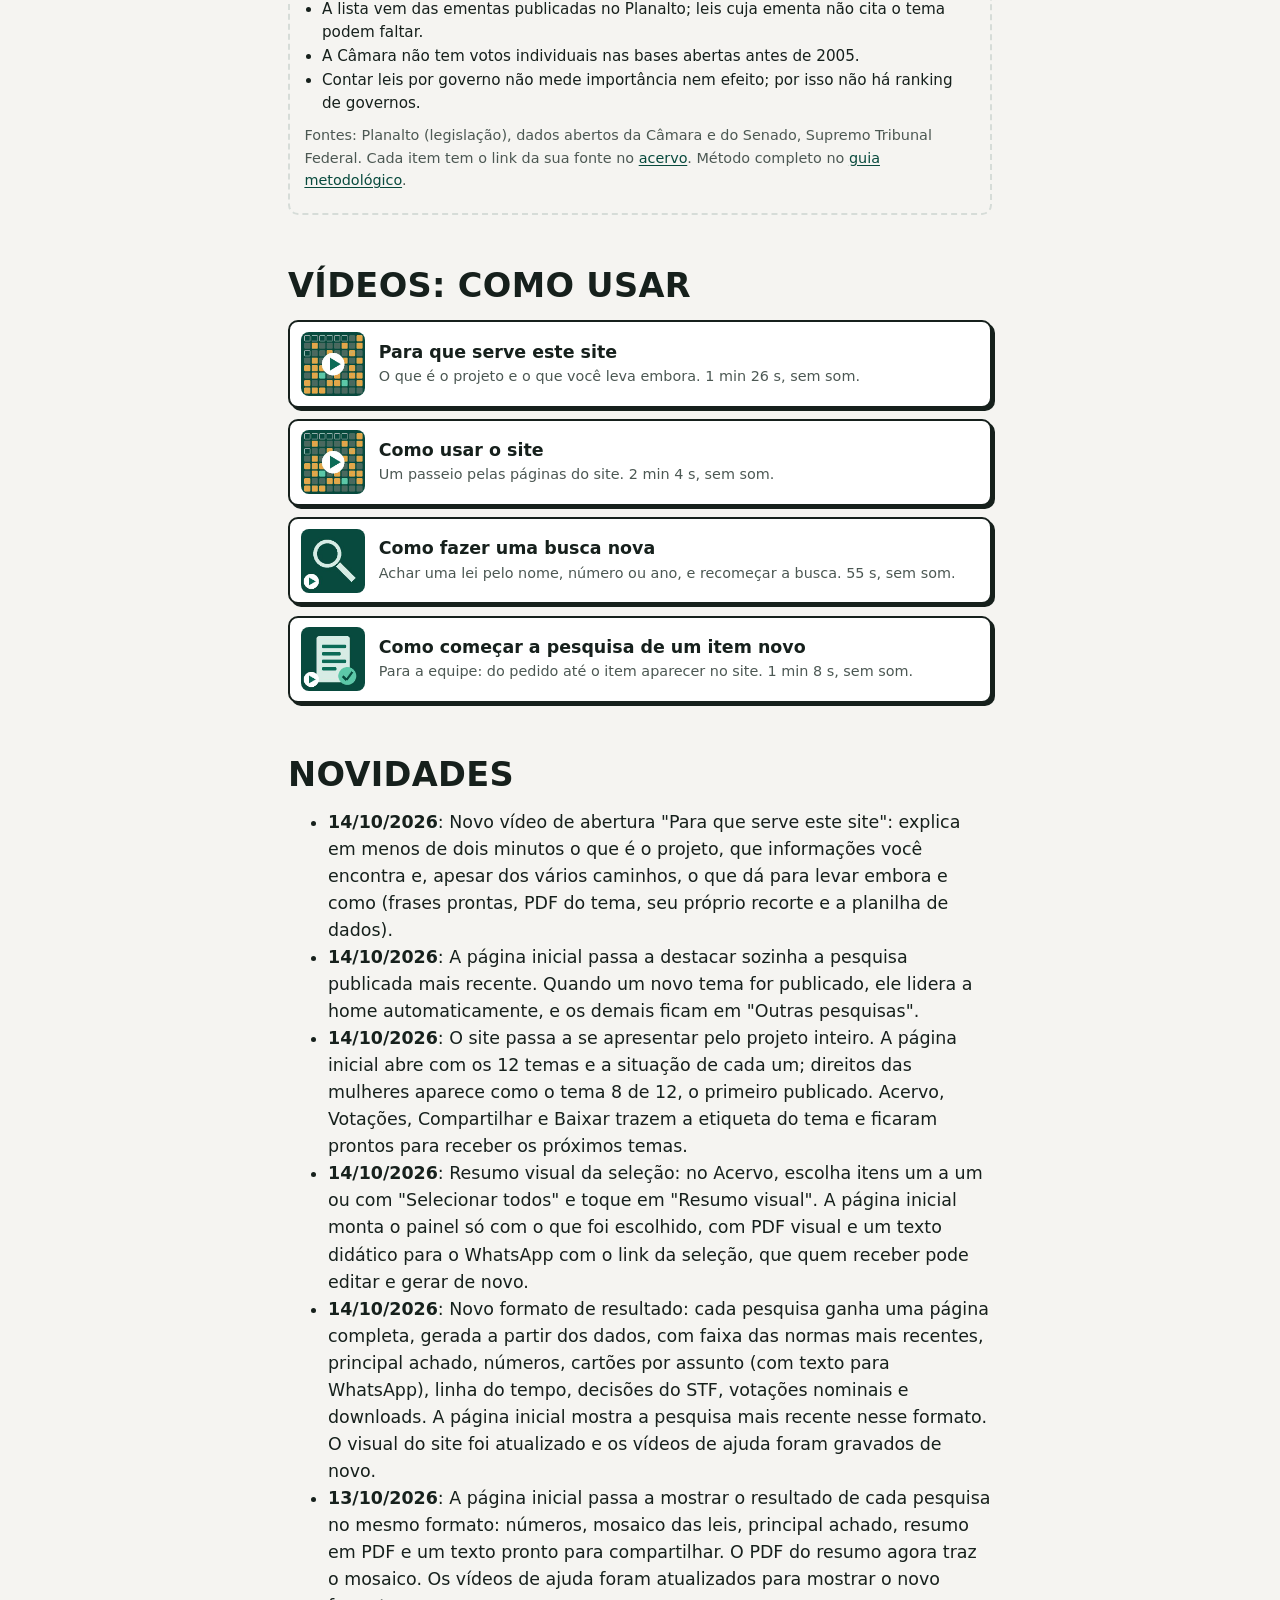
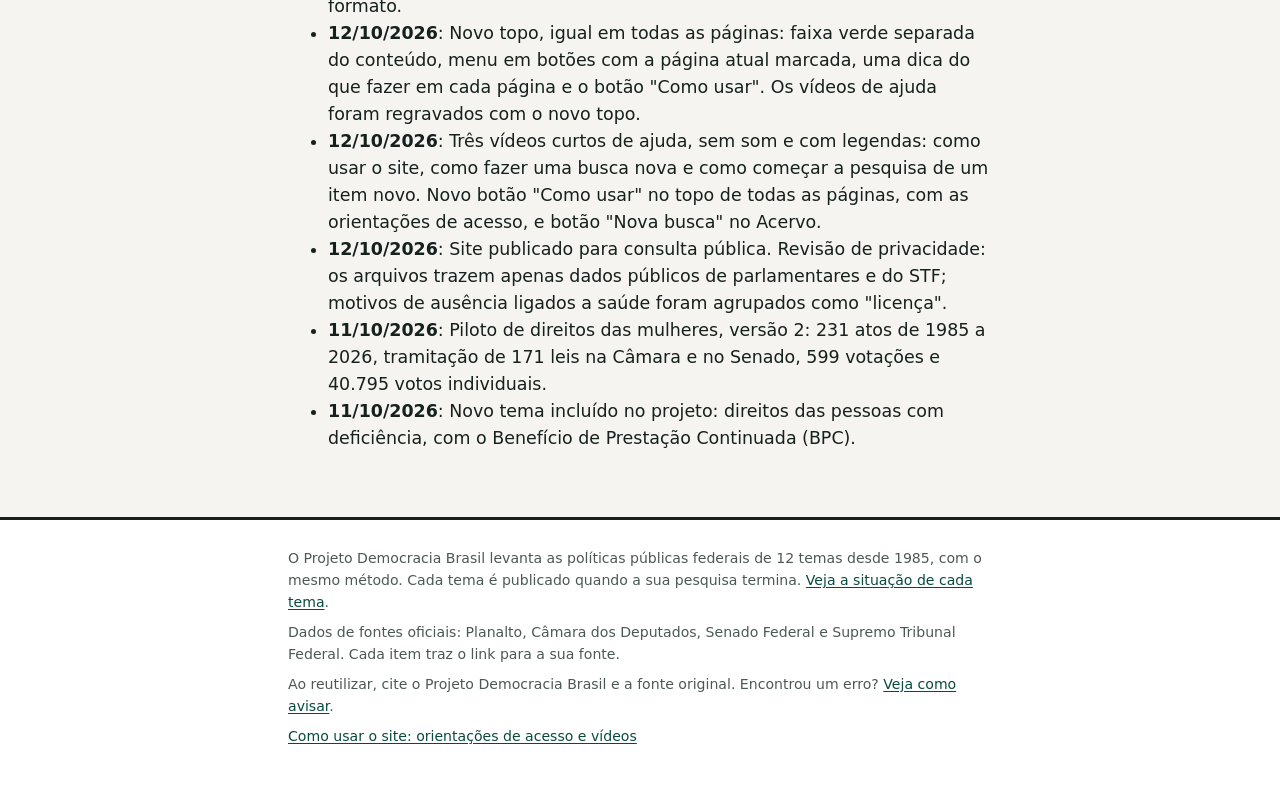
==== commit 09ed7b07: "Vídeo de abertura: "Para que serve este site" Novo vídeo de ajuda (o primeiro da lista) que explica " ====
--- a/index.html
+++ b/index.html
@@ -361,7 +361,17 @@
 
 
 <h2 id="videos">Vídeos: como usar</h2>
-<div class="videos"><details class="video-tutorial" id="video-como-usar">
+<div class="videos"><details class="video-tutorial" id="video-para-que-serve">
+<summary><img src="assets/video-para-que-serve-mini.jpg" alt="" width="64" height="64"><span><strong>Para que serve este site</strong><br><span class="pequeno">O que é o projeto e o que você leva embora. 1 min 26 s, sem som.</span></span></summary>
+<div class="video-caixa">
+<video controls preload="none" playsinline data-poster="assets/video-para-que-serve-capa.jpg" width="540" height="960" aria-describedby="roteiro-para-que-serve">
+<source src="assets/video-para-que-serve.mp4" type="video/mp4">
+Seu navegador não toca este vídeo. <a href="assets/video-para-que-serve.mp4">Baixe o vídeo</a>.
+</video>
+<p class="pequeno"><a href="assets/video-para-que-serve.mp4" download>Baixar o vídeo</a> (2,1 MB). Sem som, com legendas.</p>
+<details class="mais" id="roteiro-para-que-serve"><summary>Ler o que o vídeo mostra</summary><ol><li><strong>O que é.</strong> Este site reúne, lei por lei, as políticas públicas federais do Brasil desde 1985, sempre com a fonte oficial.</li><li><strong>Início.</strong> São 12 temas. Cada um é pesquisado com o mesmo método e entra no site quando a pesquisa fica pronta.</li><li><strong>Início.</strong> Cada tema publicado traz o resultado completo: o principal achado, os números e as leis, com a fonte.</li><li><strong>O que você leva.</strong> Apesar dos vários caminhos, você leva quatro coisas daqui. Veja cada uma e onde encontrar.</li><li><strong>1 · Compartilhar.</strong> Frases prontas, com a fonte oficial, para copiar ou enviar no WhatsApp. Ficam na página “Compartilhar”.</li><li><strong>2 · Baixar o tema.</strong> O tema inteiro em PDF: um resumo em texto e um painel visual. Ficam no fim de cada resultado.</li><li><strong>3 · Seu recorte.</strong> No “Acervo”, escolha as leis que quiser e toque em “Resumo visual”: um painel só do seu recorte.</li><li><strong>3 · Seu recorte.</strong> Do seu recorte você baixa o PDF, envia no WhatsApp ou copia um link que a pessoa pode editar.</li><li><strong>4 · Os dados.</strong> A planilha completa e os dados em CSV, para a sua própria análise, ficam na página “Baixar”.</li></ol></details>
+</div>
+</details><details class="video-tutorial" id="video-como-usar">
 <summary><img src="assets/video-como-usar-mini.jpg" alt="" width="64" height="64"><span><strong>Como usar o site</strong><br><span class="pequeno">Um passeio pelas páginas do site. 2 min 4 s, sem som.</span></span></summary>
 <div class="video-caixa">
 <video controls preload="none" playsinline data-poster="assets/video-como-usar-capa.jpg" width="540" height="960" aria-describedby="roteiro-como-usar">
@@ -394,7 +404,7 @@
 </details></div>
 
 <h2 id="novidades">Novidades</h2>
-<ul><li><strong>14/10/2026</strong>: A página inicial passa a destacar sozinha a pesquisa publicada mais recente. Quando um novo tema for publicado, ele lidera a home automaticamente, e os demais ficam em &quot;Outras pesquisas&quot;.</li><li><strong>14/10/2026</strong>: O site passa a se apresentar pelo projeto inteiro. A página inicial abre com os 12 temas e a situação de cada um; direitos das mulheres aparece como o tema 8 de 12, o primeiro publicado. Acervo, Votações, Compartilhar e Baixar trazem a etiqueta do tema e ficaram prontos para receber os próximos temas.</li><li><strong>14/10/2026</strong>: Resumo visual da seleção: no Acervo, escolha itens um a um ou com &quot;Selecionar todos&quot; e toque em &quot;Resumo visual&quot;. A página inicial monta o painel só com o que foi escolhido, com PDF visual e um texto didático para o WhatsApp com o link da seleção, que quem receber pode editar e gerar de novo.</li><li><strong>14/10/2026</strong>: Novo formato de resultado: cada pesquisa ganha uma página completa, gerada a partir dos dados, com faixa das normas mais recentes, principal achado, números, cartões por assunto (com texto para WhatsApp), linha do tempo, decisões do STF, votações nominais e downloads. A página inicial mostra a pesquisa mais recente nesse formato. O visual do site foi atualizado e os vídeos de ajuda foram gravados de novo.</li><li><strong>13/10/2026</strong>: A página inicial passa a mostrar o resultado de cada pesquisa no mesmo formato: números, mosaico das leis, principal achado, resumo em PDF e um texto pronto para compartilhar. O PDF do resumo agora traz o mosaico. Os vídeos de ajuda foram atualizados para mostrar o novo formato.</li><li><strong>12/10/2026</strong>: Novo topo, igual em todas as páginas: faixa verde separada do conteúdo, menu em botões com a página atual marcada, uma dica do que fazer em cada página e o botão &quot;Como usar&quot;. Os vídeos de ajuda foram regravados com o novo topo.</li><li><strong>12/10/2026</strong>: Três vídeos curtos de ajuda, sem som e com legendas: como usar o site, como fazer uma busca nova e como começar a pesquisa de um item novo. Novo botão &quot;Como usar&quot; no topo de todas as páginas, com as orientações de acesso, e botão &quot;Nova busca&quot; no Acervo.</li><li><strong>12/10/2026</strong>: Site publicado para consulta pública. Revisão de privacidade: os arquivos trazem apenas dados públicos de parlamentares e do STF; motivos de ausência ligados a saúde foram agrupados como &quot;licença&quot;.</li><li><strong>11/10/2026</strong>: Piloto de direitos das mulheres, versão 2: 231 atos de 1985 a 2026, tramitação de 171 leis na Câmara e no Senado, 599 votações e 40.795 votos individuais.</li><li><strong>11/10/2026</strong>: Novo tema incluído no projeto: direitos das pessoas com deficiência, com o Benefício de Prestação Continuada (BPC).</li></ul>
+<ul><li><strong>14/10/2026</strong>: Novo vídeo de abertura &quot;Para que serve este site&quot;: explica em menos de dois minutos o que é o projeto, que informações você encontra e, apesar dos vários caminhos, o que dá para levar embora e como (frases prontas, PDF do tema, seu próprio recorte e a planilha de dados).</li><li><strong>14/10/2026</strong>: A página inicial passa a destacar sozinha a pesquisa publicada mais recente. Quando um novo tema for publicado, ele lidera a home automaticamente, e os demais ficam em &quot;Outras pesquisas&quot;.</li><li><strong>14/10/2026</strong>: O site passa a se apresentar pelo projeto inteiro. A página inicial abre com os 12 temas e a situação de cada um; direitos das mulheres aparece como o tema 8 de 12, o primeiro publicado. Acervo, Votações, Compartilhar e Baixar trazem a etiqueta do tema e ficaram prontos para receber os próximos temas.</li><li><strong>14/10/2026</strong>: Resumo visual da seleção: no Acervo, escolha itens um a um ou com &quot;Selecionar todos&quot; e toque em &quot;Resumo visual&quot;. A página inicial monta o painel só com o que foi escolhido, com PDF visual e um texto didático para o WhatsApp com o link da seleção, que quem receber pode editar e gerar de novo.</li><li><strong>14/10/2026</strong>: Novo formato de resultado: cada pesquisa ganha uma página completa, gerada a partir dos dados, com faixa das normas mais recentes, principal achado, números, cartões por assunto (com texto para WhatsApp), linha do tempo, decisões do STF, votações nominais e downloads. A página inicial mostra a pesquisa mais recente nesse formato. O visual do site foi atualizado e os vídeos de ajuda foram gravados de novo.</li><li><strong>13/10/2026</strong>: A página inicial passa a mostrar o resultado de cada pesquisa no mesmo formato: números, mosaico das leis, principal achado, resumo em PDF e um texto pronto para compartilhar. O PDF do resumo agora traz o mosaico. Os vídeos de ajuda foram atualizados para mostrar o novo formato.</li><li><strong>12/10/2026</strong>: Novo topo, igual em todas as páginas: faixa verde separada do conteúdo, menu em botões com a página atual marcada, uma dica do que fazer em cada página e o botão &quot;Como usar&quot;. Os vídeos de ajuda foram regravados com o novo topo.</li><li><strong>12/10/2026</strong>: Três vídeos curtos de ajuda, sem som e com legendas: como usar o site, como fazer uma busca nova e como começar a pesquisa de um item novo. Novo botão &quot;Como usar&quot; no topo de todas as páginas, com as orientações de acesso, e botão &quot;Nova busca&quot; no Acervo.</li><li><strong>12/10/2026</strong>: Site publicado para consulta pública. Revisão de privacidade: os arquivos trazem apenas dados públicos de parlamentares e do STF; motivos de ausência ligados a saúde foram agrupados como &quot;licença&quot;.</li><li><strong>11/10/2026</strong>: Piloto de direitos das mulheres, versão 2: 231 atos de 1985 a 2026, tramitação de 171 leis na Câmara e no Senado, 599 votações e 40.795 votos individuais.</li><li><strong>11/10/2026</strong>: Novo tema incluído no projeto: direitos das pessoas com deficiência, com o Benefício de Prestação Continuada (BPC).</li></ul>
 
 </div></main>
 <footer class="rodape"><div class="coluna">
